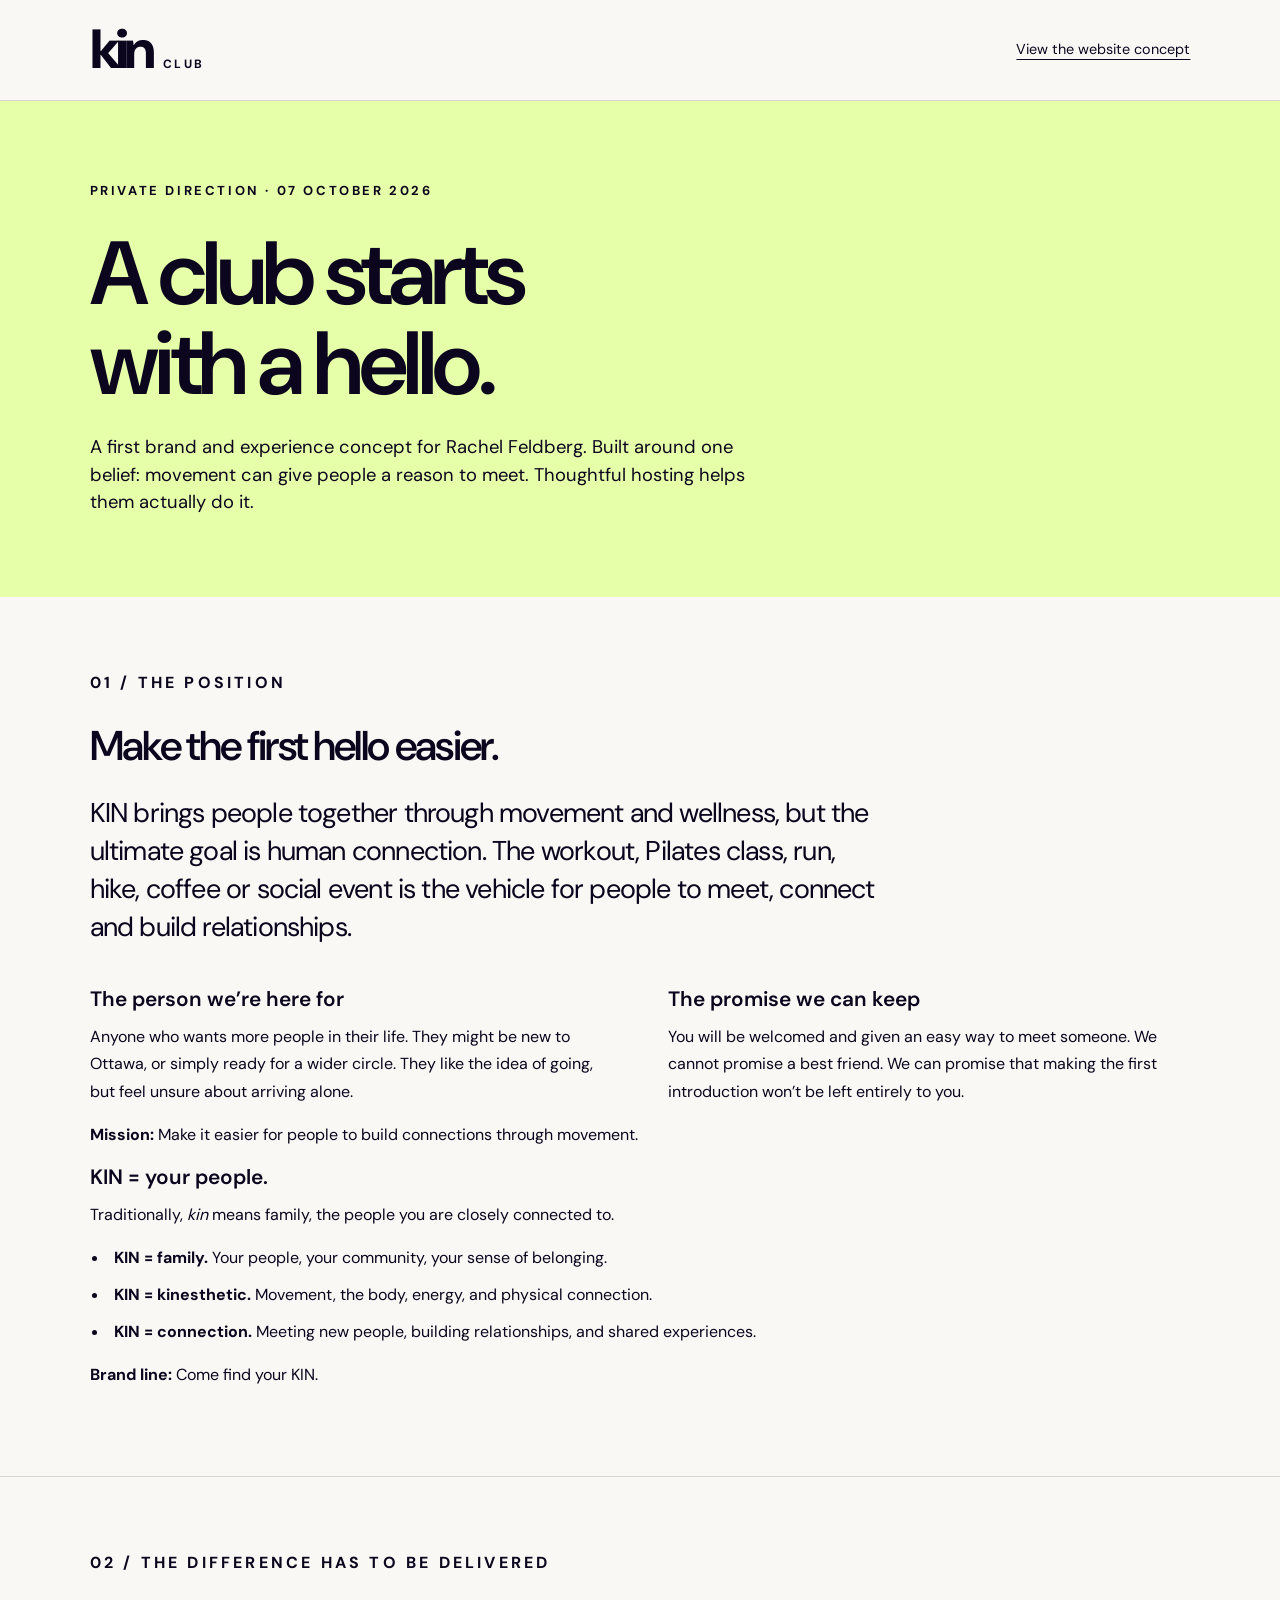
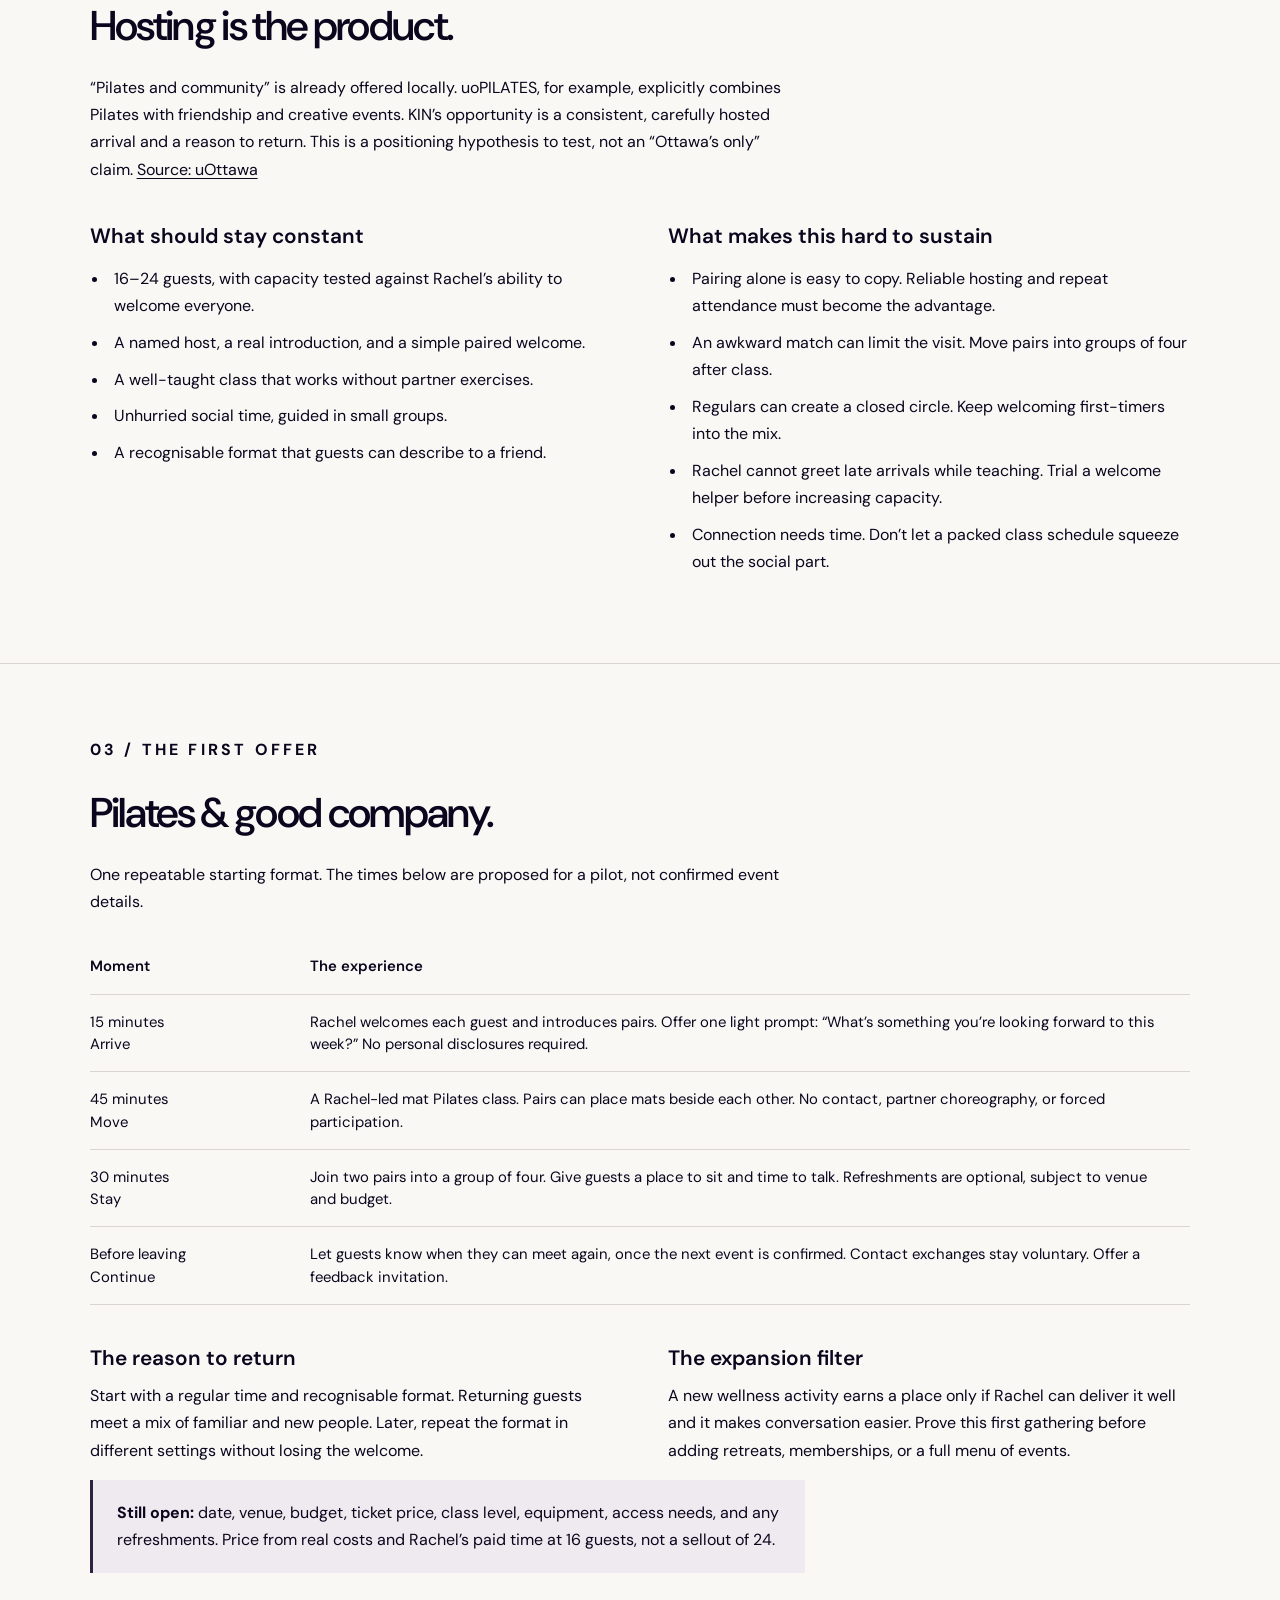
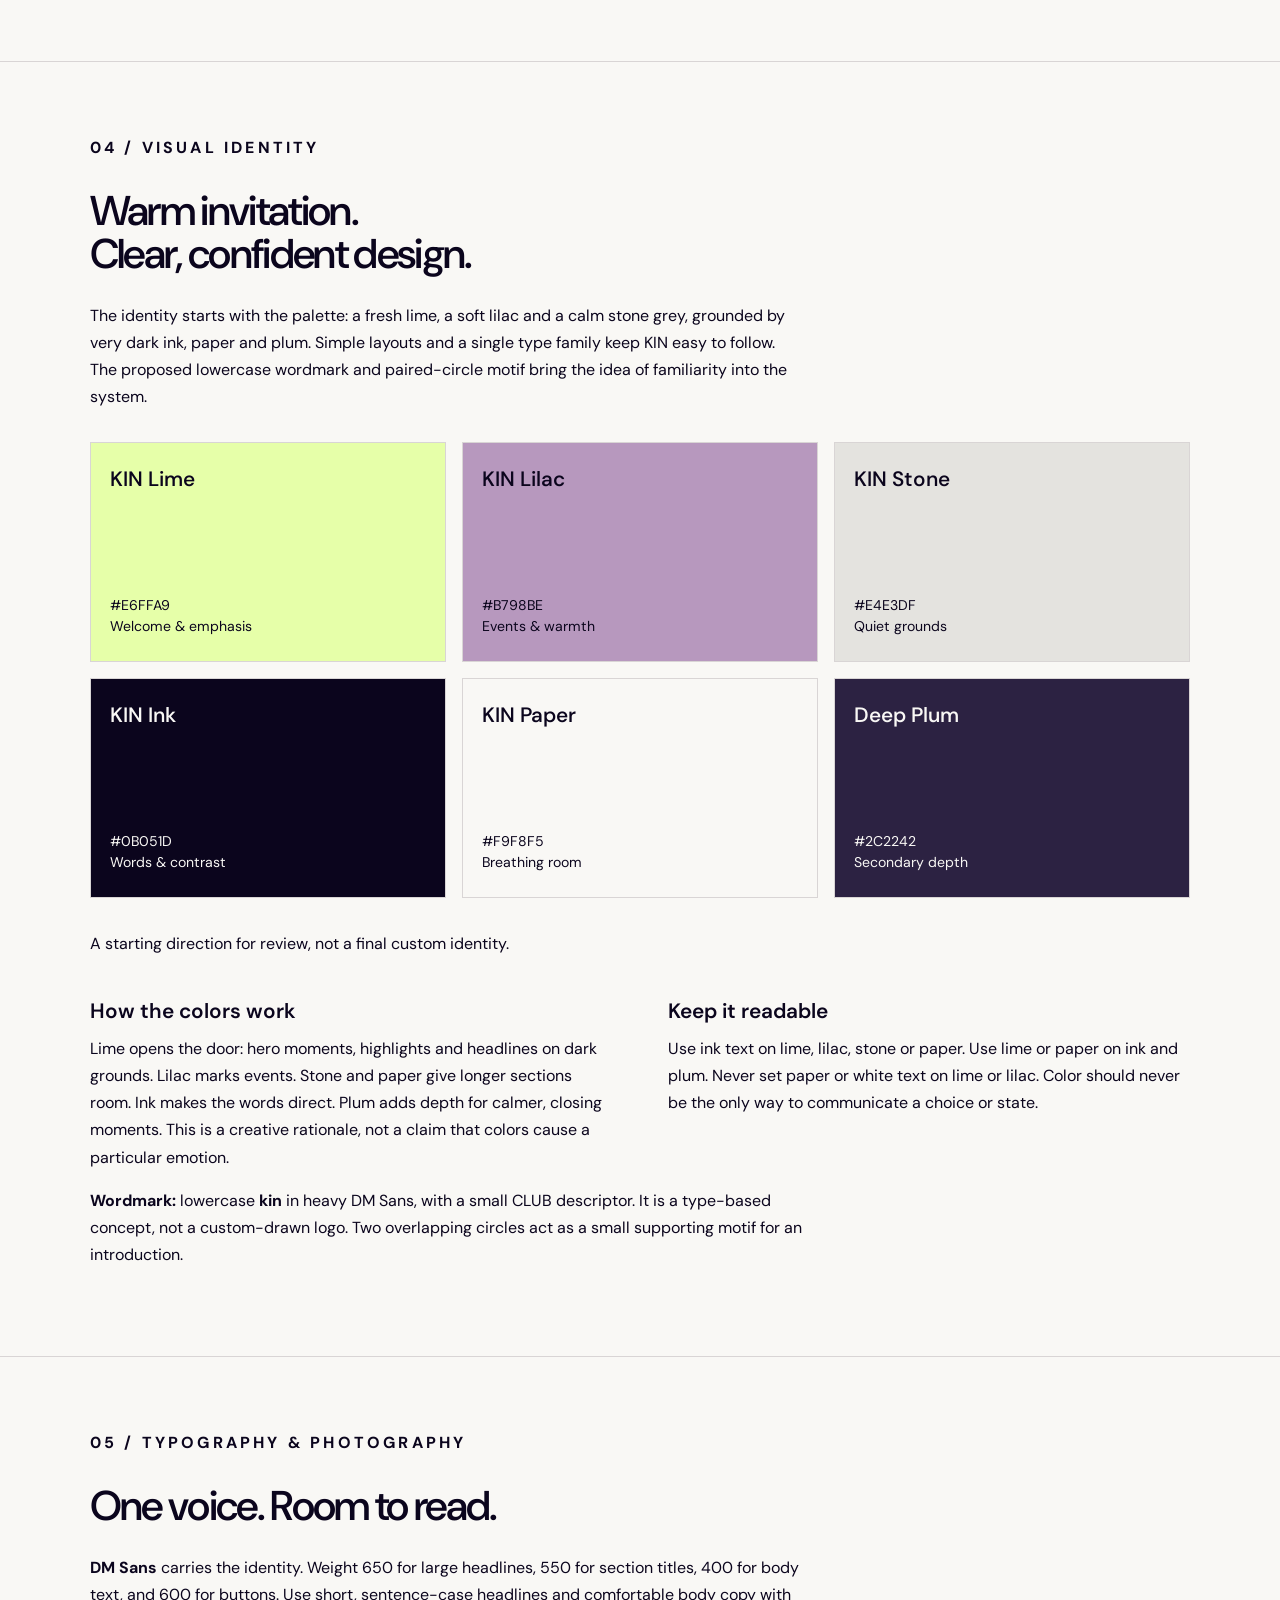
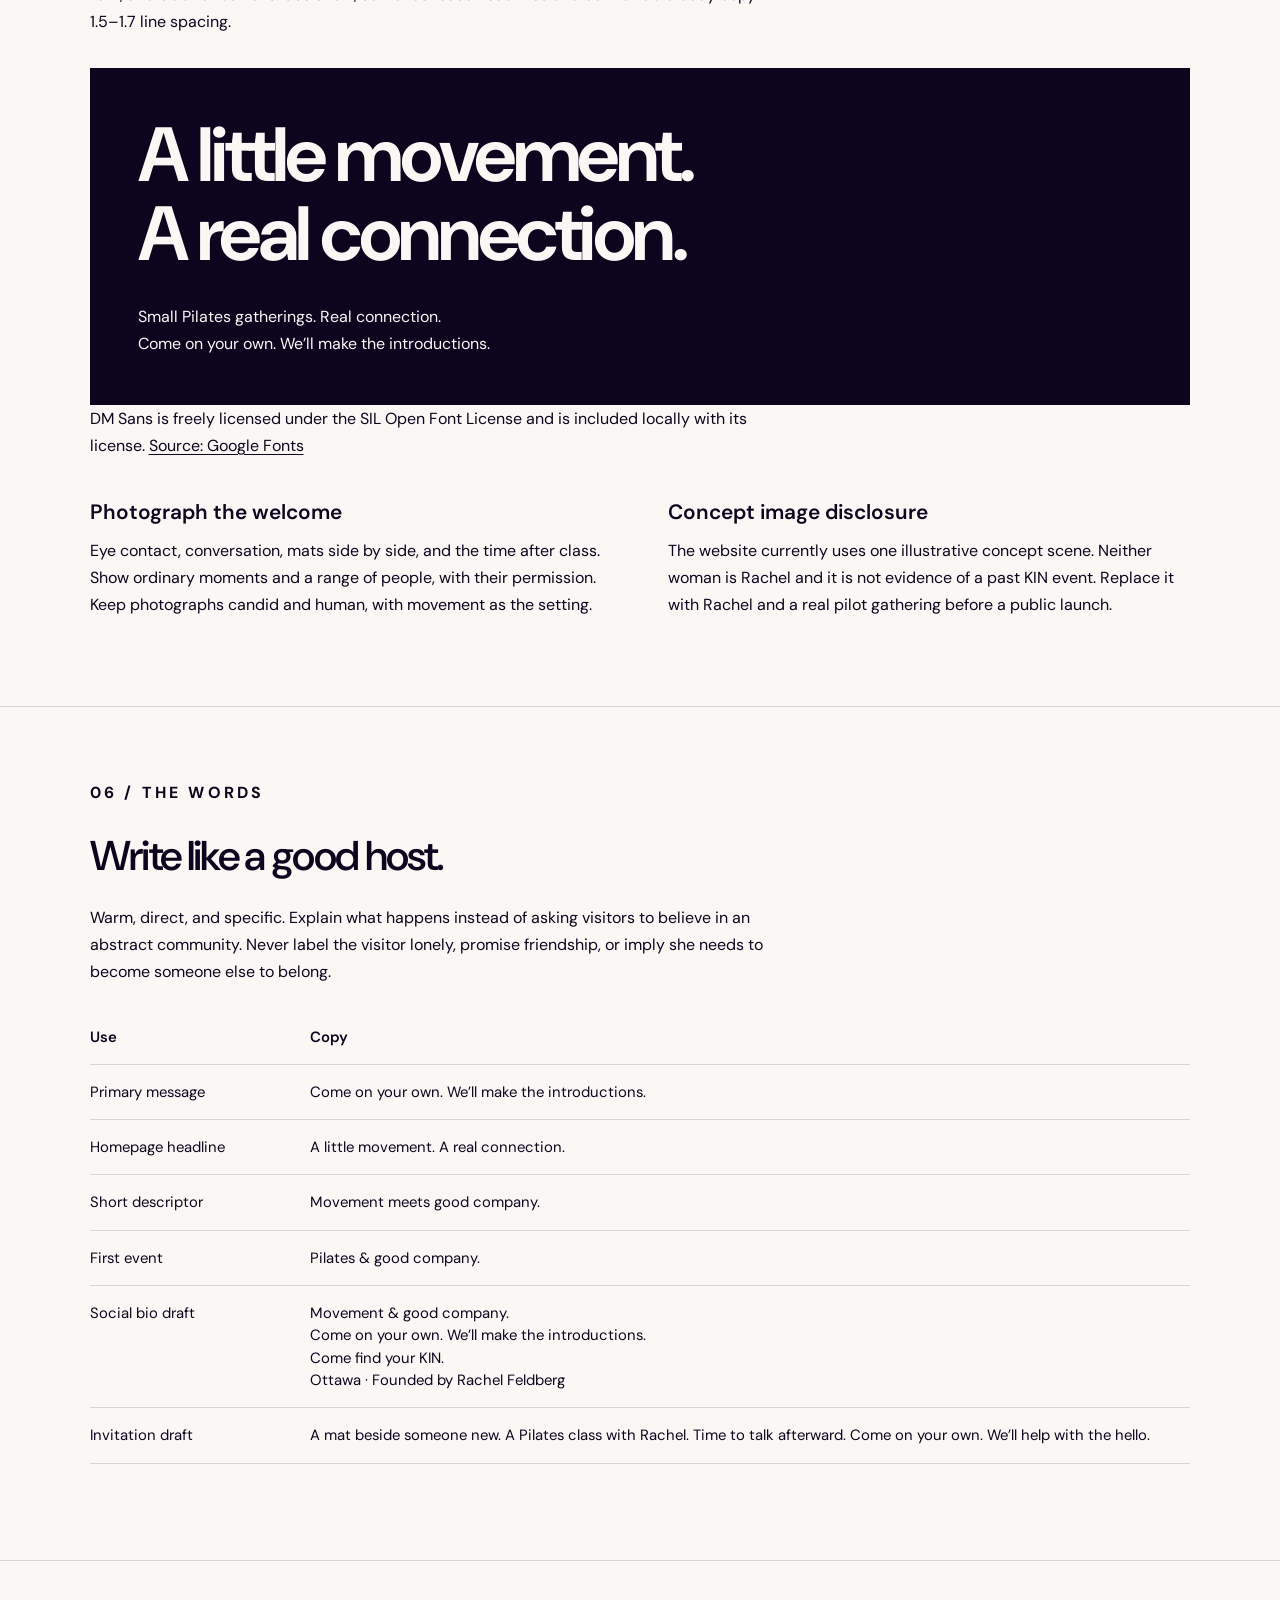
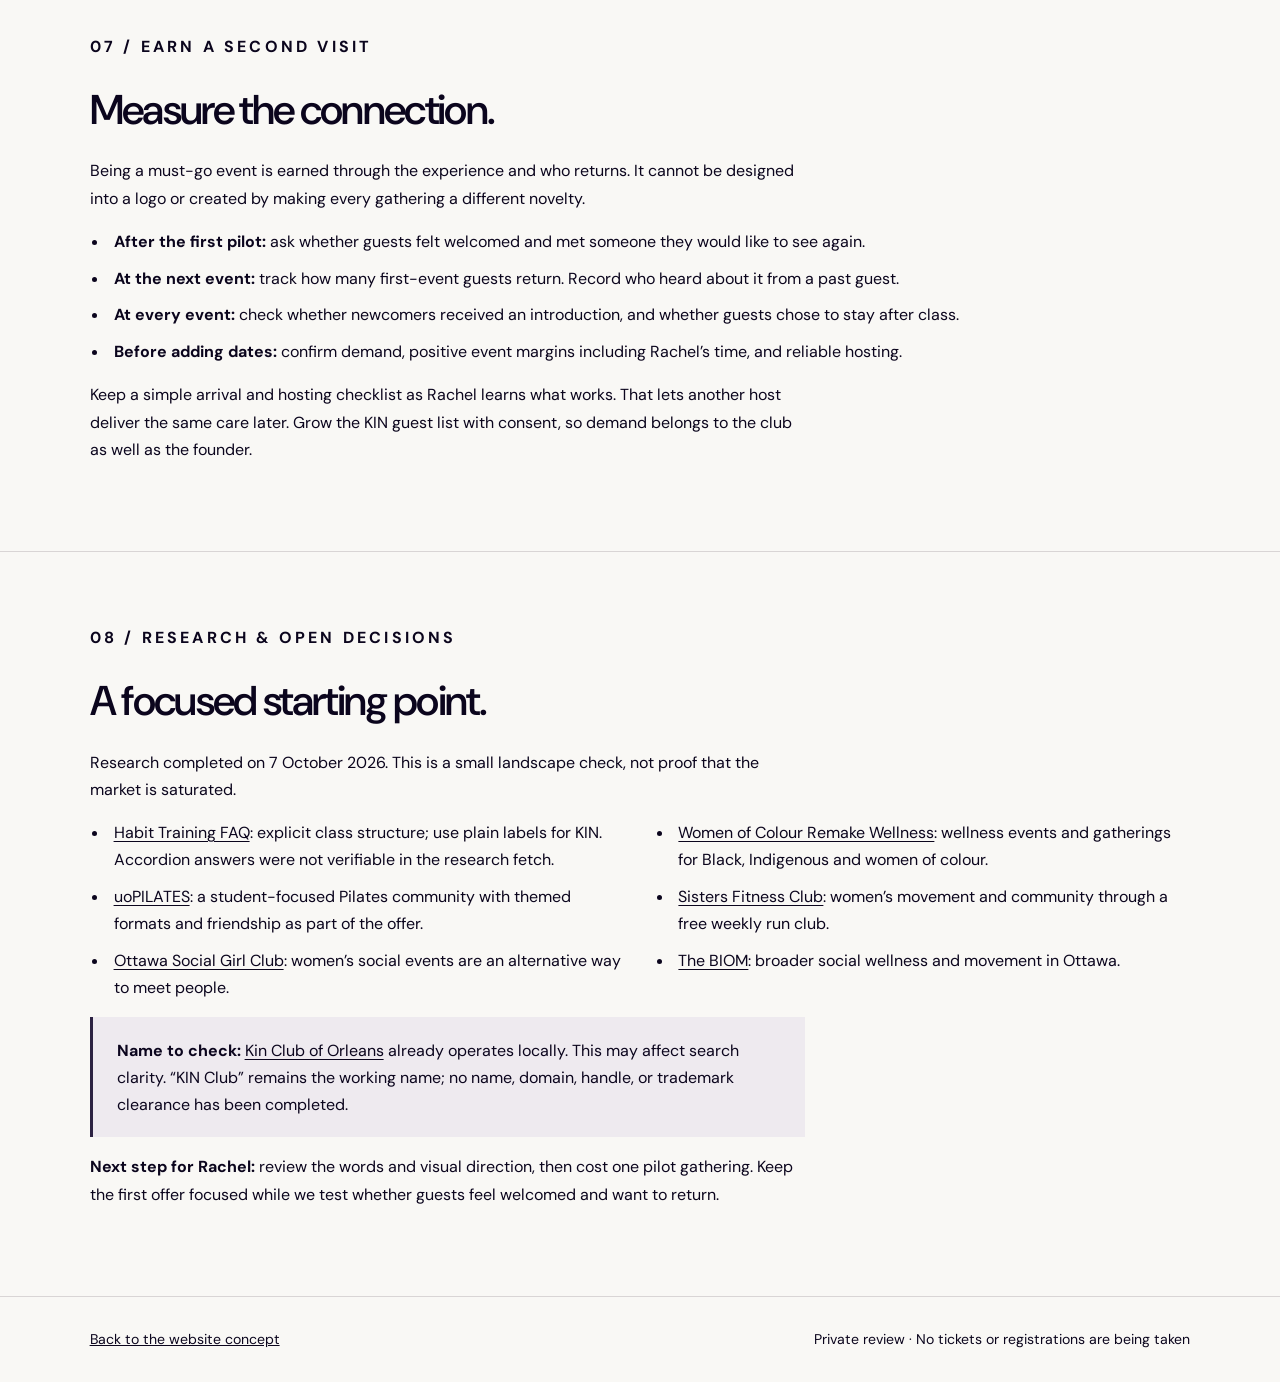
==== brand.html @ 7ff952c5 "New palette: lime, lilac, stone with ink, paper, plum; wider label type Co-Authored-By: Claude Opus " ====
<!doctype html>
<html lang="en">
<head>
  <meta charset="UTF-8"><meta name="viewport" content="width=device-width, initial-scale=1"><meta name="robots" content="noindex, nofollow"><meta name="theme-color" content="#E6FFA9">
  <title>KIN Club | Brand &amp; experience concept</title>
  <meta name="description" content="A private brand direction for KIN Club: positioning, visual identity, and a small-group Pilates experience designed around meeting people.">
  <link rel="icon" type="image/svg+xml" href="data:image/svg+xml,%3Csvg xmlns='http://www.w3.org/2000/svg' viewBox='0 0 64 64'%3E%3Crect width='64' height='64' rx='16' fill='%23E6FFA9'/%3E%3Ctext x='32' y='47' text-anchor='middle' font-family='Arial,sans-serif' font-weight='900' font-size='48' fill='%230B051D'%3Ek%3C/text%3E%3C/svg%3E">
  <link rel="stylesheet" href="styles.css">
</head>
<body>
  <a class="skip-link" href="#main">Skip to content</a>
  <header class="site-header brand-header"><a class="wordmark" href="index.html" aria-label="KIN Club website">kin<span>CLUB</span></a><a href="index.html">View the website concept</a></header>
  <main id="main">
    <section class="brand-hero"><p class="eyebrow">Private direction · 07 October 2026</p><h1>A club starts<br>with a hello.</h1><p>A first brand and experience concept for Rachel Feldberg. Built around one belief: movement can give people a reason to meet. Thoughtful hosting helps them actually do it.</p></section>
    <section class="brand-section"><p class="eyebrow">01 / The position</p><h2>Make the first hello easier.</h2><p class="large-copy">KIN brings people together through movement and wellness, but the ultimate goal is human connection. The workout, Pilates class, run, hike, coffee or social event is the vehicle for people to meet, connect and build relationships.</p><div class="two-col"><div><h3>The person we’re here for</h3><p>Anyone who wants more people in their life. They might be new to Ottawa, or simply ready for a wider circle. They like the idea of going, but feel unsure about arriving alone.</p></div><div><h3>The promise we can keep</h3><p>You will be welcomed and given an easy way to meet someone. We cannot promise a best friend. We can promise that making the first introduction won’t be left entirely to you.</p></div></div><p><strong>Mission:</strong> Make it easier for people to build connections through movement.</p><h3>KIN = your people.</h3><p>Traditionally, <em>kin</em> means family, the people you are closely connected to.</p><ul><li><strong>KIN = family.</strong> Your people, your community, your sense of belonging.</li><li><strong>KIN = kinesthetic.</strong> Movement, the body, energy, and physical connection.</li><li><strong>KIN = connection.</strong> Meeting new people, building relationships, and shared experiences.</li></ul><p><strong>Brand line:</strong> Come find your KIN.</p></section>
    <section class="brand-section"><p class="eyebrow">02 / The difference has to be delivered</p><h2>Hosting is the product.</h2><p>“Pilates and community” is already offered locally. uoPILATES, for example, explicitly combines Pilates with friendship and creative events. KIN’s opportunity is a consistent, carefully hosted arrival and a reason to return. This is a positioning hypothesis to test, not an “Ottawa’s only” claim. <a href="https://www.uottawa.ca/campus-life/news-all/student-clubs-you-might-know-exist-uottawa">Source: uOttawa</a></p><div class="two-col"><div><h3>What should stay constant</h3><ul><li>16–24 guests, with capacity tested against Rachel’s ability to welcome everyone.</li><li>A named host, a real introduction, and a simple paired welcome.</li><li>A well-taught class that works without partner exercises.</li><li>Unhurried social time, guided in small groups.</li><li>A recognisable format that guests can describe to a friend.</li></ul></div><div><h3>What makes this hard to sustain</h3><ul><li>Pairing alone is easy to copy. Reliable hosting and repeat attendance must become the advantage.</li><li>An awkward match can limit the visit. Move pairs into groups of four after class.</li><li>Regulars can create a closed circle. Keep welcoming first-timers into the mix.</li><li>Rachel cannot greet late arrivals while teaching. Trial a welcome helper before increasing capacity.</li><li>Connection needs time. Don’t let a packed class schedule squeeze out the social part.</li></ul></div></div></section>
    <section class="brand-section"><p class="eyebrow">03 / The first offer</p><h2>Pilates &amp; good company.</h2><p>One repeatable starting format. The times below are proposed for a pilot, not confirmed event details.</p><table><thead><tr><th scope="col">Moment</th><th scope="col">The experience</th></tr></thead><tbody><tr><td>15 minutes<br>Arrive</td><td>Rachel welcomes each guest and introduces pairs. Offer one light prompt: “What’s something you’re looking forward to this week?” No personal disclosures required.</td></tr><tr><td>45 minutes<br>Move</td><td>A Rachel-led mat Pilates class. Pairs can place mats beside each other. No contact, partner choreography, or forced participation.</td></tr><tr><td>30 minutes<br>Stay</td><td>Join two pairs into a group of four. Give guests a place to sit and time to talk. Refreshments are optional, subject to venue and budget.</td></tr><tr><td>Before leaving<br>Continue</td><td>Let guests know when they can meet again, once the next event is confirmed. Contact exchanges stay voluntary. Offer a feedback invitation.</td></tr></tbody></table><div class="two-col"><div><h3>The reason to return</h3><p>Start with a regular time and recognisable format. Returning guests meet a mix of familiar and new people. Later, repeat the format in different settings without losing the welcome.</p></div><div><h3>The expansion filter</h3><p>A new wellness activity earns a place only if Rachel can deliver it well and it makes conversation easier. Prove this first gathering before adding retreats, memberships, or a full menu of events.</p></div></div><p class="note"><strong>Still open:</strong> date, venue, budget, ticket price, class level, equipment, access needs, and any refreshments. Price from real costs and Rachel’s paid time at 16 guests, not a sellout of 24.</p></section>
    <section class="brand-section"><p class="eyebrow">04 / Visual identity</p><h2>Warm invitation.<br>Clear, confident design.</h2><p>The identity starts with the palette: a fresh lime, a soft lilac and a calm stone grey, grounded by very dark ink, paper and plum. Simple layouts and a single type family keep KIN easy to follow. The proposed lowercase wordmark and paired-circle motif bring the idea of familiarity into the system.</p><div class="swatches"><div class="swatch swatch-lime"><span>KIN Lime</span><small>#E6FFA9<br>Welcome &amp; emphasis</small></div><div class="swatch swatch-lilac"><span>KIN Lilac</span><small>#B798BE<br>Events &amp; warmth</small></div><div class="swatch swatch-stone"><span>KIN Stone</span><small>#E4E3DF<br>Quiet grounds</small></div><div class="swatch swatch-ink"><span>KIN Ink</span><small>#0B051D<br>Words &amp; contrast</small></div><div class="swatch swatch-paper"><span>KIN Paper</span><small>#F9F8F5<br>Breathing room</small></div><div class="swatch swatch-plum"><span>Deep Plum</span><small>#2C2242<br>Secondary depth</small></div></div><p>A starting direction for review, not a final custom identity.</p><div class="two-col"><div><h3>How the colors work</h3><p>Lime opens the door: hero moments, highlights and headlines on dark grounds. Lilac marks events. Stone and paper give longer sections room. Ink makes the words direct. Plum adds depth for calmer, closing moments. This is a creative rationale, not a claim that colors cause a particular emotion.</p></div><div><h3>Keep it readable</h3><p>Use ink text on lime, lilac, stone or paper. Use lime or paper on ink and plum. Never set paper or white text on lime or lilac. Color should never be the only way to communicate a choice or state.</p></div></div><p><strong>Wordmark:</strong> lowercase <strong>kin</strong> in heavy DM Sans, with a small CLUB descriptor. It is a type-based concept, not a custom-drawn logo. Two overlapping circles act as a small supporting motif for an introduction.</p></section>
    <section class="brand-section"><p class="eyebrow">05 / Typography &amp; photography</p><h2>One voice. Room to read.</h2><p><strong>DM Sans</strong> carries the identity. Weight 650 for large headlines, 550 for section titles, 400 for body text, and 600 for buttons. Use short, sentence-case headlines and comfortable body copy with 1.5–1.7 line spacing.</p><div class="type-specimen"><p>A little movement.<br>A real connection.</p><p>Small Pilates gatherings. Real connection.<br>Come on your own. We’ll make the introductions.</p></div><p>DM Sans is freely licensed under the SIL Open Font License and is included locally with its license. <a href="https://github.com/google/fonts/tree/main/ofl/dmsans">Source: Google Fonts</a></p><div class="two-col"><div><h3>Photograph the welcome</h3><p>Eye contact, conversation, mats side by side, and the time after class. Show ordinary moments and a range of people, with their permission. Keep photographs candid and human, with movement as the setting.</p></div><div><h3>Concept image disclosure</h3><p>The website currently uses one illustrative concept scene. Neither woman is Rachel and it is not evidence of a past KIN event. Replace it with Rachel and a real pilot gathering before a public launch.</p></div></div></section>
    <section class="brand-section"><p class="eyebrow">06 / The words</p><h2>Write like a good host.</h2><p>Warm, direct, and specific. Explain what happens instead of asking visitors to believe in an abstract community. Never label the visitor lonely, promise friendship, or imply she needs to become someone else to belong.</p><table><thead><tr><th scope="col">Use</th><th scope="col">Copy</th></tr></thead><tbody><tr><td>Primary message</td><td>Come on your own. We’ll make the introductions.</td></tr><tr><td>Homepage headline</td><td>A little movement. A real connection.</td></tr><tr><td>Short descriptor</td><td>Movement meets good company.</td></tr><tr><td>First event</td><td>Pilates &amp; good company.</td></tr><tr><td>Social bio draft</td><td>Movement &amp; good company.<br>Come on your own. We’ll make the introductions.<br>Come find your KIN.<br>Ottawa · Founded by Rachel Feldberg</td></tr><tr><td>Invitation draft</td><td>A mat beside someone new. A Pilates class with Rachel. Time to talk afterward. Come on your own. We’ll help with the hello.</td></tr></tbody></table></section>
    <section class="brand-section"><p class="eyebrow">07 / Earn a second visit</p><h2>Measure the connection.</h2><p>Being a must-go event is earned through the experience and who returns. It cannot be designed into a logo or created by making every gathering a different novelty.</p><ul><li><strong>After the first pilot:</strong> ask whether guests felt welcomed and met someone they would like to see again.</li><li><strong>At the next event:</strong> track how many first-event guests return. Record who heard about it from a past guest.</li><li><strong>At every event:</strong> check whether newcomers received an introduction, and whether guests chose to stay after class.</li><li><strong>Before adding dates:</strong> confirm demand, positive event margins including Rachel’s time, and reliable hosting.</li></ul><p>Keep a simple arrival and hosting checklist as Rachel learns what works. That lets another host deliver the same care later. Grow the KIN guest list with consent, so demand belongs to the club as well as the founder.</p></section>
    <section class="brand-section"><p class="eyebrow">08 / Research &amp; open decisions</p><h2>A focused starting point.</h2><p>Research completed on 7 October 2026. This is a small landscape check, not proof that the market is saturated.</p><ul class="source-list"><li><a href="https://habittraining.com.au/faq/">Habit Training FAQ</a>: explicit class structure; use plain labels for KIN. Accordion answers were not verifiable in the research fetch.</li><li><a href="https://www.uottawa.ca/campus-life/news-all/student-clubs-you-might-know-exist-uottawa">uoPILATES</a>: a student-focused Pilates community with themed formats and friendship as part of the offer.</li><li><a href="https://www.eventbrite.ca/o/49712487433">Ottawa Social Girl Club</a>: women’s social events are an alternative way to meet people.</li><li><a href="https://www.womenofcolourremakewellness.com/about-us">Women of Colour Remake Wellness</a>: wellness events and gatherings for Black, Indigenous and women of colour.</li><li><a href="https://www.sistersfitnessclub.com/run-club">Sisters Fitness Club</a>: women’s movement and community through a free weekly run club.</li><li><a href="https://thebiom.com/">The BIOM</a>: broader social wellness and movement in Ottawa.</li></ul><p class="note"><strong>Name to check:</strong> <a href="https://www.kincluboforleans.ca/">Kin Club of Orleans</a> already operates locally. This may affect search clarity. “KIN Club” remains the working name; no name, domain, handle, or trademark clearance has been completed.</p><p><strong>Next step for Rachel:</strong> review the words and visual direction, then cost one pilot gathering. Keep the first offer focused while we test whether guests feel welcomed and want to return.</p></section>
  </main>
  <footer class="brand-footer"><a href="index.html">Back to the website concept</a><span>Private review · No tickets or registrations are being taken</span></footer>
</body>
</html>
---- styles.css ----
@font-face{font-family:'DM Sans';src:url('assets/dm-sans.ttf') format('truetype');font-style:normal;font-weight:100 1000;font-display:swap}
:root{--pink:#FFA8CD;--paper:#F9F8F5;--ink:#0B051D;--plum:#2C2242;--line:#d9d5d5;--muted:#5d5665;--font:'DM Sans',Arial,sans-serif}
*{box-sizing:border-box}html{scroll-behavior:smooth;scroll-padding-top:2rem}body{margin:0;background:var(--paper);color:var(--ink);font-family:var(--font);font-size:1rem;line-height:1.5}a{color:inherit}button,input{font:inherit}a,button,summary{-webkit-tap-highlight-color:transparent}a:focus-visible,button:focus-visible,summary:focus-visible{outline:3px solid var(--ink);outline-offset:6px}img{display:block;max-width:100%}h1,h2,h3,p{margin-top:0}h1,h2,h3{text-wrap:balance}p{max-width:65ch}section[id]{scroll-margin-top:2rem}.skip-link{position:absolute;left:1rem;top:-6rem;padding:1rem;background:var(--ink);color:white;z-index:10}.skip-link:focus{top:1rem}.site-header{display:flex;align-items:center;justify-content:space-between;padding:1.4rem 4%;min-height:98px;gap:2rem}.wordmark{display:inline-flex;align-items:baseline;text-decoration:none;font-weight:850;font-size:3.45rem;letter-spacing:-.095em;line-height:1}.wordmark span{font-size:.7rem;letter-spacing:.12em;margin-left:.75rem;font-weight:700}.site-header nav{display:flex;align-items:center;gap:2.5rem}.site-header nav a{text-decoration:none;font-size:.94rem;font-weight:550;position:relative}.site-header nav a:hover{text-decoration:underline;text-underline-offset:.4rem}.location{font-size:.88rem}.hero{display:grid;grid-template-columns:1fr 1fr;min-height:650px;background:var(--pink)}.hero-copy{padding:3.2rem 8% 3.6rem;display:flex;flex-direction:column;align-items:flex-start}.eyebrow{font-size:.82rem;font-weight:650;letter-spacing:.07em;text-transform:uppercase;margin-bottom:1.8rem}.hero h1{font-size:clamp(3.5rem,6.25vw,6.5rem);font-weight:650;line-height:.99;letter-spacing:-.065em;margin-bottom:1.7rem}.hero-intro{font-size:1.06rem;line-height:1.6;margin-bottom:1.6rem}.button{display:inline-flex;justify-content:center;align-items:center;padding:.92rem 1.65rem;border-radius:999px;text-decoration:none;font-size:.94rem;font-weight:600;min-height:50px;border:1px solid transparent;transition:background .15s,transform .15s}.button:hover{transform:translateY(-2px)}.button-dark{background:var(--ink);color:var(--paper)}.button-dark:hover{background:var(--plum)}.hero-photo{position:relative;min-height:600px;overflow:hidden}.hero-photo>img{width:100%;height:100%;position:absolute;object-fit:cover;object-position:88% center}.photo-note{position:absolute;left:2rem;bottom:2rem;background:var(--paper);padding:1.1rem 1.4rem;display:flex;gap:1rem;align-items:center;font-weight:600;font-size:1rem;line-height:1.25;border-radius:3px;transform:rotate(-3deg)}.pair-symbol{display:flex;padding-right:.45rem}.pair-symbol i{width:1.75rem;height:1.75rem;border:1.8px solid var(--ink);border-radius:50%;display:block}.pair-symbol i+i{margin-left:-.6rem;background:var(--pink)}.intro-strip{display:flex;justify-content:space-around;gap:1rem;padding:1.15rem 4%;font-size:.8rem;letter-spacing:.065em;text-transform:uppercase;border-bottom:1px solid var(--line)}.section{padding:6.5rem 7%}.introduction{text-align:center;max-width:1000px;margin:auto}.introduction .eyebrow{margin-bottom:1.4rem}h2{font-size:clamp(2.3rem,4.4vw,4.3rem);line-height:1.04;letter-spacing:-.05em;font-weight:550;margin-bottom:1.6rem}.introduction>p:last-child{margin:0 auto;font-size:1.1rem;line-height:1.7;max-width:620px}.site-footer{padding:2.5rem 4%;border-top:1px solid var(--line);display:flex;align-items:center;justify-content:space-between;gap:2rem}.site-footer p{margin:0;font-size:.95rem}.site-footer>span{font-size:.8rem;color:var(--muted)}
@media(min-width:1600px){.hero-copy{padding-left:12%;}.hero{min-height:760px}}
@media(max-width:900px){.site-header{padding:1.3rem 5%;gap:1rem;min-height:90px}.site-header nav{gap:1.3rem}.location{display:none}.hero{min-height:600px}.hero-copy{padding:2.8rem 8%}.hero h1{font-size:4.6rem}.hero-photo{min-height:600px}.hero-intro{font-size:1rem}.desktop-break{display:none}.photo-note{left:1.3rem;bottom:1.5rem}.section{padding:5rem 6%}.site-footer{flex-wrap:wrap}}
@media(max-width:650px){.site-header{flex-wrap:wrap;padding:1.1rem 6%;gap:1.1rem}.wordmark{font-size:2.9rem}.site-header nav{gap:1.2rem}.site-header nav a{font-size:.82rem;min-height:44px;display:flex;align-items:center}.site-header nav a:last-child{display:none}.hero{grid-template-columns:1fr}.hero-copy{padding:2.6rem 6% 3rem}.hero h1{font-size:clamp(3.65rem,13vw,5.6rem);line-height:1}.hero .eyebrow{font-size:.77rem}.hero-photo{min-height:360px;aspect-ratio:1.15}.hero-photo>img{object-position:88% center}.hero-intro{font-size:1.06rem;max-width:28ch}.photo-note{font-size:.93rem}.intro-strip{font-size:.69rem;gap:1.2rem;justify-content:space-between;padding:1rem 6%}.intro-strip span{max-width:12ch}.section{padding:4rem 6%}.introduction{text-align:left}.introduction>p:last-child{font-size:1.04rem}.eyebrow{font-size:.78rem}h2{font-size:2.8rem}.site-footer{padding:2rem 6%;align-items:flex-start;flex-direction:column;gap:1.3rem}}
.hero h1{letter-spacing:-.045em}.steps{display:grid;grid-template-columns:repeat(3,1fr);gap:3rem;padding-top:0;padding-bottom:6rem}.step{border-top:1px solid var(--ink);padding-top:1.5rem}.step-number{font-size:.87rem;display:block;margin-bottom:2.3rem}.step h3{font-size:1.7rem;line-height:1.15;letter-spacing:-.03em;font-weight:550;margin-bottom:1rem}.step p{margin:0;color:var(--muted);font-size:1rem;line-height:1.65}.gathering{background:var(--pink);display:grid;grid-template-columns:1fr 1fr;gap:9%;align-items:center}.gathering-heading>p:not(.eyebrow){font-size:1.1rem;max-width:32ch;line-height:1.65}.gathering-heading .fine-print{font-size:.91rem!important;margin-top:2.8rem}.gathering-detail{background:var(--paper);padding:2.4rem 2.5rem;transform:rotate(2deg)}.gathering-label{display:block;font-size:.85rem;text-transform:uppercase;letter-spacing:.07em;border-bottom:1px solid var(--line);padding-bottom:1.1rem}.gathering-detail dl{margin:0}.gathering-detail dl>div{padding:1.2rem 0;border-bottom:1px solid var(--line)}.gathering-detail dt{font-size:1.2rem;font-weight:600;letter-spacing:-.025em}.gathering-detail dd{margin:.25rem 0 0;font-size:.94rem;color:var(--muted)}.gathering-bottom{display:flex;justify-content:space-between;gap:.7rem;font-size:.74rem;text-transform:uppercase;letter-spacing:.035em;padding-top:1.5rem}.story{display:grid;grid-template-columns:1fr 1fr;gap:9%;padding-top:7rem;padding-bottom:7rem}.story-copy p{color:var(--muted);font-size:1.05rem;line-height:1.7}.story-copy .story-lead{font-size:1.55rem;line-height:1.35;color:var(--ink);font-weight:500;letter-spacing:-.025em}.story-route{display:flex;align-items:center;gap:1.5rem;margin-top:3rem;max-width:340px;font-size:.88rem}.story-route strong{font-weight:500;color:var(--muted);font-size:.8rem}.route-line{flex:1;min-width:30px;height:1px;background:var(--ink);position:relative}.route-line:before,.route-line:after{content:'';width:7px;height:7px;border:1px solid var(--ink);border-radius:50%;position:absolute;top:-3px;background:var(--paper)}.route-line:after{right:0}.founder-signoff{display:flex;align-items:center;gap:1.2rem;border-top:1px solid var(--line);padding-top:1.5rem;margin-top:2rem;font-size:.9rem}.founder-signoff strong{font-weight:600}.belonging{background:var(--ink);color:var(--pink);text-align:center;padding:5.5rem 6%}.belonging>.eyebrow{margin-left:auto;margin-right:auto}.belonging h2{font-size:clamp(3.7rem,7.4vw,7.5rem);letter-spacing:-.055em;margin-bottom:2rem}.button-paper{background:var(--paper);color:var(--ink)}.button-paper:hover{background:var(--pink)}.belonging a:focus-visible,.site-footer a:focus-visible{outline-color:var(--pink)}.faq{display:grid;grid-template-columns:.85fr 1.15fr;gap:8%}.faq>div>p:not(.eyebrow){color:var(--muted)}.faq-list{border-top:1px solid var(--line)}details{border-bottom:1px solid var(--line)}summary{cursor:pointer;list-style:none;font-size:1.06rem;font-weight:550;padding:1.4rem 2rem 1.4rem 0;position:relative;min-height:64px}summary::-webkit-details-marker{display:none}summary:after{content:'+';position:absolute;right:0;top:1.2rem;font-size:1.4rem;font-weight:400}details[open] summary:after{content:'−'}details>p{font-size:1rem;color:var(--muted);line-height:1.7;padding-right:2.5rem;margin-bottom:1.5rem}.site-footer{display:block;background:var(--ink);color:var(--paper);padding:3rem 4% 1.5rem;border:0}.footer-top{display:flex;justify-content:space-between;gap:2rem;align-items:flex-start}.footer-top p{line-height:1.5}.footer-top a{font-size:.9rem;text-underline-offset:.3rem}.footer-mark{color:var(--pink);display:flex;align-items:baseline;text-decoration:none;line-height:1;letter-spacing:-.08em;font-size:clamp(8rem,27vw,28rem);font-weight:750;padding:2rem 0 1.5rem}.footer-mark span{font-size:.23em;letter-spacing:-.065em;margin-left:.25em;font-weight:500}.footer-bottom{border-top:1px solid #51485e;padding-top:1.2rem;display:flex;justify-content:space-between;gap:1rem;font-size:.78rem;color:var(--paper)}
/* Companion brand direction */
.brand-header{border-bottom:1px solid var(--line)}.brand-header>a:last-child{font-size:.9rem;text-underline-offset:.3rem}.brand-hero{padding:5rem 7%;background:var(--pink)}.brand-hero h1{font-size:clamp(3.5rem,7vw,7rem);line-height:1;letter-spacing:-.05em;max-width:12ch;font-weight:600;margin-bottom:1.6rem}.brand-hero>p:last-child{font-size:1.15rem;max-width:53ch;margin-bottom:0}.brand-section{max-width:1440px;margin:auto;padding:4.5rem 7%;border-bottom:1px solid var(--line)}.brand-section h2{font-size:2.6rem}.brand-section h3{font-size:1.3rem;line-height:1.25;font-weight:600;margin-bottom:.7rem}.brand-section p,.brand-section li{font-size:1rem;line-height:1.7}.brand-section .large-copy{font-size:1.7rem;line-height:1.4;letter-spacing:-.03em;max-width:42ch}.two-col{display:grid;grid-template-columns:1fr 1fr;gap:5%;margin-top:2.5rem}.swatches{display:grid;grid-template-columns:repeat(4,1fr);gap:1rem;margin:2rem 0}.swatch{padding:1.5rem 1.2rem;min-height:220px;display:flex;flex-direction:column;justify-content:space-between;border:1px solid var(--line)}.swatch span{font-size:1.3rem;line-height:1.2;font-weight:550}.swatch small{font-size:.88rem}.swatch-pink{background:var(--pink)}.swatch-ink{background:var(--ink);color:var(--paper)}.swatch-paper{background:var(--paper)}.swatch-plum{background:var(--plum);color:var(--paper)}.type-specimen{background:var(--ink);color:var(--paper);padding:3rem;margin-top:2rem}.type-specimen>p:first-child{font-size:clamp(3rem,6vw,5.5rem);letter-spacing:-.045em;line-height:1.03;font-weight:650;margin-bottom:1.8rem}.type-specimen>p:last-child{font-weight:400;margin:0}.brand-section table{border-collapse:collapse;width:100%;font-size:.93rem;margin:1.5rem 0}.brand-section th,.brand-section td{text-align:left;vertical-align:top;border-bottom:1px solid var(--line);padding:1rem 1rem 1rem 0}.brand-section th{font-weight:600}.brand-section th:first-child,.brand-section td:first-child{width:20%}.brand-section ul{padding-left:1.2rem}.brand-section li{padding-left:.3rem;margin-bottom:.6rem}.brand-section a{text-underline-offset:.2rem}.note{padding:1.2rem 1.5rem;background:#eeeaeF;border-left:3px solid var(--plum)}.brand-section code{font-size:.88em}.source-list{columns:2;column-gap:3rem}.source-list li{break-inside:avoid}.brand-footer{padding:2rem 7%;display:flex;justify-content:space-between;gap:2rem;font-size:.88rem}
@media(max-width:1000px){.steps{gap:1.7rem}.gathering-detail{padding:1.6rem}.gathering{gap:6%}.gathering-bottom{flex-wrap:wrap}.story{gap:6%}.swatches{grid-template-columns:1fr 1fr}.swatch{min-height:180px}.hero h1{font-size:clamp(3.2rem,7.5vw,4.5rem)}}
@media(max-width:650px){.steps{grid-template-columns:1fr;gap:2rem;padding-bottom:4rem}.step-number{margin-bottom:1.2rem}.step h3{font-size:1.8rem}.step p{max-width:40ch}.gathering,.story,.faq{grid-template-columns:1fr;gap:2.5rem}.gathering-heading .fine-print{margin-top:1.5rem}.gathering-detail{transform:none;padding:1.7rem}.gathering-bottom{font-size:.74rem}.story{padding-top:4rem;padding-bottom:4rem}.story-route{margin-top:2rem}.belonging{padding:4.5rem 6%}.belonging h2{font-size:3.7rem}.faq{gap:1rem}.faq h2{margin-bottom:1rem}.footer-top{flex-wrap:wrap;gap:1.5rem}.footer-top p{font-size:.88rem}.footer-top a{width:100%;font-size:.85rem}.footer-bottom{flex-direction:column;gap:.4rem}.footer-mark{padding:2.5rem 0}.brand-hero{padding:3.5rem 6%}.brand-hero h1{font-size:3.6rem}.brand-section{padding:3rem 6%}.brand-section h2{font-size:2.3rem}.brand-section .large-copy{font-size:1.4rem}.two-col{grid-template-columns:1fr;gap:1.2rem}.swatches{gap:.6rem}.swatch{min-height:160px;padding:1.2rem 1rem}.swatch span{font-size:1.15rem}.type-specimen{padding:1.7rem}.brand-section table{font-size:.85rem}.brand-section th,.brand-section td{padding:.8rem .6rem .8rem 0}.brand-section th:first-child,.brand-section td:first-child{width:26%}.source-list{columns:1}.brand-footer{flex-direction:column;gap:.6rem}.brand-header{flex-wrap:nowrap}.brand-header>a:last-child{font-size:.8rem}.hero h1{font-size:clamp(3.3rem,13vw,5.3rem)}}
.eyebrow,.gathering-label,.step-number,.intro-strip{font-size:.875rem}.gathering-bottom,.footer-bottom,.site-footer>span{font-size:.8125rem}.wordmark span{font-size:.75rem}.site-header nav a{font-size:.875rem}.hero .eyebrow{font-size:.875rem}
@media(max-width:650px){.hero-photo{width:100%;min-width:0;min-height:0;aspect-ratio:1.15}.intro-strip{font-size:.75rem;letter-spacing:.025em}.intro-strip span{max-width:13ch}.site-header nav{gap:1rem}.site-header nav a{font-size:.875rem}.hero .eyebrow{font-size:.8125rem}.gathering-bottom{font-size:.8125rem}.brand-header>a:last-child{font-size:.875rem}}
@media(prefers-reduced-motion:reduce){html{scroll-behavior:auto}*,*:before,*:after{transition:none!important}}

.kin-meaning{margin-top:2.5rem;max-width:360px}.kin-meaning h3{font-size:1.18rem;font-weight:600;letter-spacing:-.015em;margin-bottom:.65rem}.kin-meaning p{font-size:1rem;line-height:1.65;color:var(--muted);margin:0}

.accent-note{display:grid;grid-template-columns:180px 1fr;gap:2rem;margin:2.5rem 0}.accent-sample{display:flex;flex-direction:column;justify-content:space-between;background:#E6FFA9;color:var(--ink);padding:1.5rem;min-height:180px;font-size:1rem}.accent-note p{margin-bottom:.7rem}@media(max-width:650px){.accent-note{grid-template-columns:1fr}.accent-sample{min-height:130px}}
.social-lead{padding:4.5rem 5% 3rem;border-bottom:1px solid var(--line)}.social-lead h1{font-size:clamp(3.6rem,7vw,7rem);line-height:1;letter-spacing:-.045em;font-weight:600;margin-bottom:1.4rem}.social-lead>p:not(.eyebrow){font-size:1.15rem;max-width:43ch}.palette-strip{display:flex;flex-wrap:wrap;gap:1.3rem 2.5rem;margin-top:2.2rem}.palette-strip>span{display:grid;grid-template-columns:35px auto;column-gap:.6rem;align-items:center;font-size:.94rem}.palette-strip i{width:30px;height:30px;border-radius:50%;border:1px solid #d0c9d0;grid-row:span 2}.palette-strip small{font-size:.75rem;color:var(--muted)}.poster-section{padding:3.5rem 5% 5rem}.social-section-title h2{font-size:2.35rem;margin-bottom:.6rem}.social-section-title>p{color:var(--muted);font-size:1rem}.poster-grid{display:grid;grid-template-columns:repeat(3,minmax(0,1fr));gap:1.5rem;margin-top:2.5rem}.poster-grid figure{margin:0;min-width:0}.poster-grid img{width:100%;height:auto;aspect-ratio:4/5}.poster-grid figcaption{padding-top:1.2rem}.poster-grid figcaption>span{font-weight:600;font-size:1.02rem}.poster-grid figcaption p{font-size:.95rem;color:var(--muted);margin-top:.45rem;margin-bottom:.8rem}.poster-grid figcaption a{font-size:.9rem;text-underline-offset:.25rem}.feed-section{padding:5rem 5%;display:grid;grid-template-columns:.8fr 1.2fr;align-items:start;gap:7%;background:#efeceF}.feed-notes h2{font-size:clamp(2.8rem,4vw,4.5rem)}.feed-notes>p:not(.eyebrow){font-size:1.03rem;line-height:1.7}.feed-preview{margin:0;border:1px solid #dedade;background:white}.feed-preview img{width:100%;height:auto}.bio-block{padding:1.5rem;background:var(--paper);margin:2rem 0}.bio-block h3{font-size:1.08rem}.bio-block p{font-size:1rem;line-height:1.6}.bio-block>span{font-size:.8rem;color:var(--muted)}.feed-notes .concept-disclosure{font-size:.88rem;color:var(--muted)}
@media(max-width:850px){.poster-grid{gap:1rem}.feed-section{grid-template-columns:1fr}.feed-preview{max-width:630px;margin:1.5rem auto 0}.feed-notes{max-width:650px}.social-lead{padding-top:3rem}}
@media(max-width:580px){.social-lead,.poster-section,.feed-section{padding-left:6%;padding-right:6%}.social-lead h1{font-size:3.7rem}.poster-grid{grid-template-columns:1fr;gap:2.8rem}.palette-strip{gap:1rem 1.3rem}.palette-strip>span{font-size:.85rem}.social-section-title h2{font-size:2.2rem}.poster-section{padding-top:3rem;padding-bottom:3rem}.feed-section{padding-top:3rem;padding-bottom:3rem}}

.footer-links{display:flex;flex-direction:column;gap:.85rem}

.event-facts{margin:2rem 0 0;display:grid;grid-template-columns:1fr 1fr;border-top:1px solid var(--ink)}.event-facts>div{padding:1rem 1rem 1rem 0;border-bottom:1px solid rgba(11,5,29,.25)}.event-facts dt{font-size:.8125rem;text-transform:uppercase;letter-spacing:.07em;font-weight:650}.event-facts dd{margin:.2rem 0 0;font-size:1.1rem;font-weight:600;letter-spacing:-.02em}.event-poster{margin:0;transform:rotate(2deg);box-shadow:0 24px 50px rgba(11,5,29,.22)}.event-poster img{width:100%;height:auto}
@media(max-width:650px){.event-poster{transform:none}.event-facts dd{font-size:1rem}}
.event-cta{margin-top:2rem;gap:.5rem}.gathering-heading .event-cta+.fine-print{margin-top:1rem}
/* Motion */
:root{--ease-out:cubic-bezier(0.23,1,0.32,1)}
.button{transition:background .15s,transform 160ms var(--ease-out)}
.button:hover{transform:none}
@media(hover:hover) and (pointer:fine){.button:hover{transform:translateY(-2px)}}
.button:active,.button:hover:active{transform:scale(0.97)}
details[open]>p{animation:faq-in 200ms var(--ease-out)}
@keyframes faq-in{from{opacity:0;transform:translateY(-4px)}}
.hero-copy>*{animation:hero-in 500ms var(--ease-out) both}
.hero-copy>:nth-child(2){animation-delay:60ms}.hero-copy>:nth-child(3){animation-delay:120ms}.hero-copy>:nth-child(4){animation-delay:180ms}
@keyframes hero-in{from{opacity:0;transform:translateY(8px)}}
@supports (animation-timeline:view()){.event-poster{animation:poster-land linear both;animation-timeline:view();animation-range:entry 0% cover 30%}}
@keyframes poster-land{from{opacity:.6;transform:rotate(0deg) translateY(24px)}to{opacity:1;transform:rotate(2deg)}}
@media(max-width:650px){@supports (animation-timeline:view()){.event-poster{animation-name:poster-land-flat}}}
@keyframes poster-land-flat{from{opacity:.6;transform:translateY(24px)}to{opacity:1;transform:none}}
@media(prefers-reduced-motion:reduce){
  .button,.button:hover{transition:transform 160ms var(--ease-out)!important;transform:none}
  .button:active{transform:scale(0.97)}
  details[open]>p{animation-name:fade-in}
  .hero-copy>*{animation-name:fade-in;animation-delay:0ms!important}
  .event-poster{animation:none!important}
}
@keyframes fade-in{from{opacity:0}}

/* Critique fixes 2026-10-07 */
::selection{background:var(--pink);color:var(--ink)}
.site-header{padding-left:7%;padding-right:7%}.site-footer{padding-left:7%;padding-right:7%}.hero-copy{padding-left:14%}
@media(min-width:1600px){.hero-copy{padding-left:14%}}
.hero h1{font-size:clamp(3.5rem,6.25vw,6rem);letter-spacing:-.04em}h2{letter-spacing:-.04em}.belonging h2{font-size:clamp(3.4rem,6.5vw,6rem);letter-spacing:-.04em}
.hero-actions{display:flex;flex-wrap:wrap;align-items:center;gap:1.4rem}
.text-link{font-weight:600;font-size:.94rem;text-underline-offset:.35rem;min-height:44px;display:inline-flex;align-items:center}
.nav-event{border:1.5px solid var(--ink);border-radius:999px;padding:.35rem .9rem}.site-header nav a.nav-event:hover{text-decoration:none;background:var(--pink)}
.event-facts dd{font-size:1.02rem}
.event-note{font-size:1.02rem!important;font-weight:550;margin:1.6rem 0 0}
.event-cta.is-pending{background:transparent;color:var(--ink);border:1.5px dashed var(--ink);cursor:default}.event-cta.is-pending:hover,.event-cta.is-pending:active{transform:none}
.gathering-heading .event-cta{margin-top:1.4rem}
.event-poster{aspect-ratio:1080/960;overflow:hidden;box-shadow:none}.event-poster img{height:100%;object-fit:cover;object-position:top}
@keyframes poster-land{from{opacity:.85;transform:rotate(0deg) translateY(24px)}to{opacity:1;transform:rotate(2deg)}}
.closing-cta{display:flex;justify-content:space-between;align-items:center;gap:1.5rem;flex-wrap:wrap;padding:2.5rem 7%;border-top:1px solid var(--line)}.closing-cta p{margin:0;font-size:1.05rem}.closing-cta strong{display:block;font-size:1.4rem;letter-spacing:-.03em;font-weight:600}
.footer-links a{min-height:44px;display:inline-flex;align-items:center}
@media(max-width:900px){.site-header{padding-left:6%;padding-right:6%}.hero-copy{padding-left:12%}.section,.closing-cta{padding-left:6%;padding-right:6%}}
@media(max-width:650px){.hero-copy{padding-left:6%;padding-right:6%}.site-footer{padding-left:6%;padding-right:6%}.event-poster{display:none}.site-header nav a:last-child{display:flex}.site-header nav{gap:.9rem}.site-header nav a:nth-child(3){display:none}.event-facts{grid-template-columns:1fr}.event-facts>div{padding-right:0}}
.founder-photo{margin:3rem 0 0;max-width:420px}.founder-photo img{width:100%;height:auto;aspect-ratio:4/5;object-fit:cover;object-position:center 30%}.founder-photo figcaption{font-size:.875rem;color:var(--muted);margin-top:.8rem}
.founder-avatar{width:3rem;height:3rem;border-radius:50%;object-fit:cover;flex:none;border:2px solid var(--paper)}
.event-note{display:flex;align-items:center;gap:1rem}
@media(max-width:650px){.founder-photo{max-width:none;margin-top:2rem}}
.story .founder-photo{margin:0 0 2.5rem;max-width:none}.story .founder-photo img{aspect-ratio:4/3;object-position:center 35%}@media(min-width:651px){.story-heading{position:sticky;top:2rem;align-self:start}}
.patch-section{border-top:1px solid var(--line)}.poster-grid-four{grid-template-columns:repeat(4,minmax(0,1fr))}@media(max-width:1100px){.poster-grid-four{grid-template-columns:repeat(2,minmax(0,1fr))}}@media(max-width:580px){.poster-grid-four{grid-template-columns:1fr}}
.gathering{align-items:start}.event-card{margin-top:4rem}
@supports (animation-timeline:view()){.event-card{animation:poster-land linear both;animation-timeline:view();animation-range:entry 0% cover 30%}}
@media(max-width:650px){.event-card{margin-top:0}@supports (animation-timeline:view()){.event-card{animation-name:poster-land-flat}}}
@media(prefers-reduced-motion:reduce){.event-card{animation:none!important}}
.pillars{border-top:1px solid var(--line)}.pillars-head{display:grid;grid-template-columns:1fr 1fr;gap:9%;align-items:end}.pillars-head p{color:var(--muted);font-size:1.1rem;line-height:1.7;margin-bottom:1.6rem}
.pillars-list{display:grid;grid-template-columns:repeat(3,1fr);gap:3rem;margin:3.5rem 0 0}.pillars-list>div{border-top:1px solid var(--ink);padding-top:1.5rem}.pillars-list dt{font-size:clamp(2rem,3.2vw,3rem);font-weight:600;letter-spacing:-.04em;line-height:1.05}.pillars-list dt span{display:block;font-size:.875rem;letter-spacing:.07em;font-weight:650;margin-bottom:.8rem}.pillars-list dd{margin:1rem 0 0;color:var(--muted);line-height:1.65}
.pillars-close{margin:3.5rem 0 0;font-size:clamp(1.6rem,2.4vw,2.2rem);font-weight:600;letter-spacing:-.03em}.pillars-close:before{content:'';display:inline-block;width:.6em;height:.6em;border-radius:50%;background:var(--pink);border:1.5px solid var(--ink);margin-right:.5em;vertical-align:.05em}
@media(max-width:650px){.pillars-head{grid-template-columns:1fr;gap:0}.pillars-list{grid-template-columns:1fr;gap:2rem;margin-top:2rem}.pillars-close{margin-top:2.5rem}}
.pillars{background:var(--ink);color:var(--paper);border-top:0}.pillars-head p{color:#d8d2de}.pillars-list>div{border-top-color:var(--pink)}.pillars-list dt{color:var(--pink)}.pillars-list dd{color:#d8d2de}.pillars-close:before{border-color:var(--pink)}
/* Palette v2 (2026-10-07): lime, lilac, stone lead; ink, paper, plum stay */
:root{--lime:#E6FFA9;--lilac:#B798BE;--stone:#E4E3DF;--pink:var(--lime)}
.eyebrow,.gathering-label,.pillars-list dt span{letter-spacing:.2em;font-weight:700;font-size:.8125rem}
.wordmark span{letter-spacing:.2em}
.gathering{background:var(--lilac)}
.belonging{background:var(--plum)}
.closing-cta{background:var(--stone);border-top:0}
.faq{background:var(--paper)}
.event-facts>div{border-bottom-color:rgba(11,5,29,.3)}
.gathering .pair-symbol i+i{background:var(--ink)}.swatches{grid-template-columns:repeat(3,1fr)}.swatch-lime{background:var(--lime)}.swatch-lilac{background:var(--lilac)}.swatch-stone{background:var(--stone)}@media(max-width:650px){.swatches{grid-template-columns:1fr 1fr}}
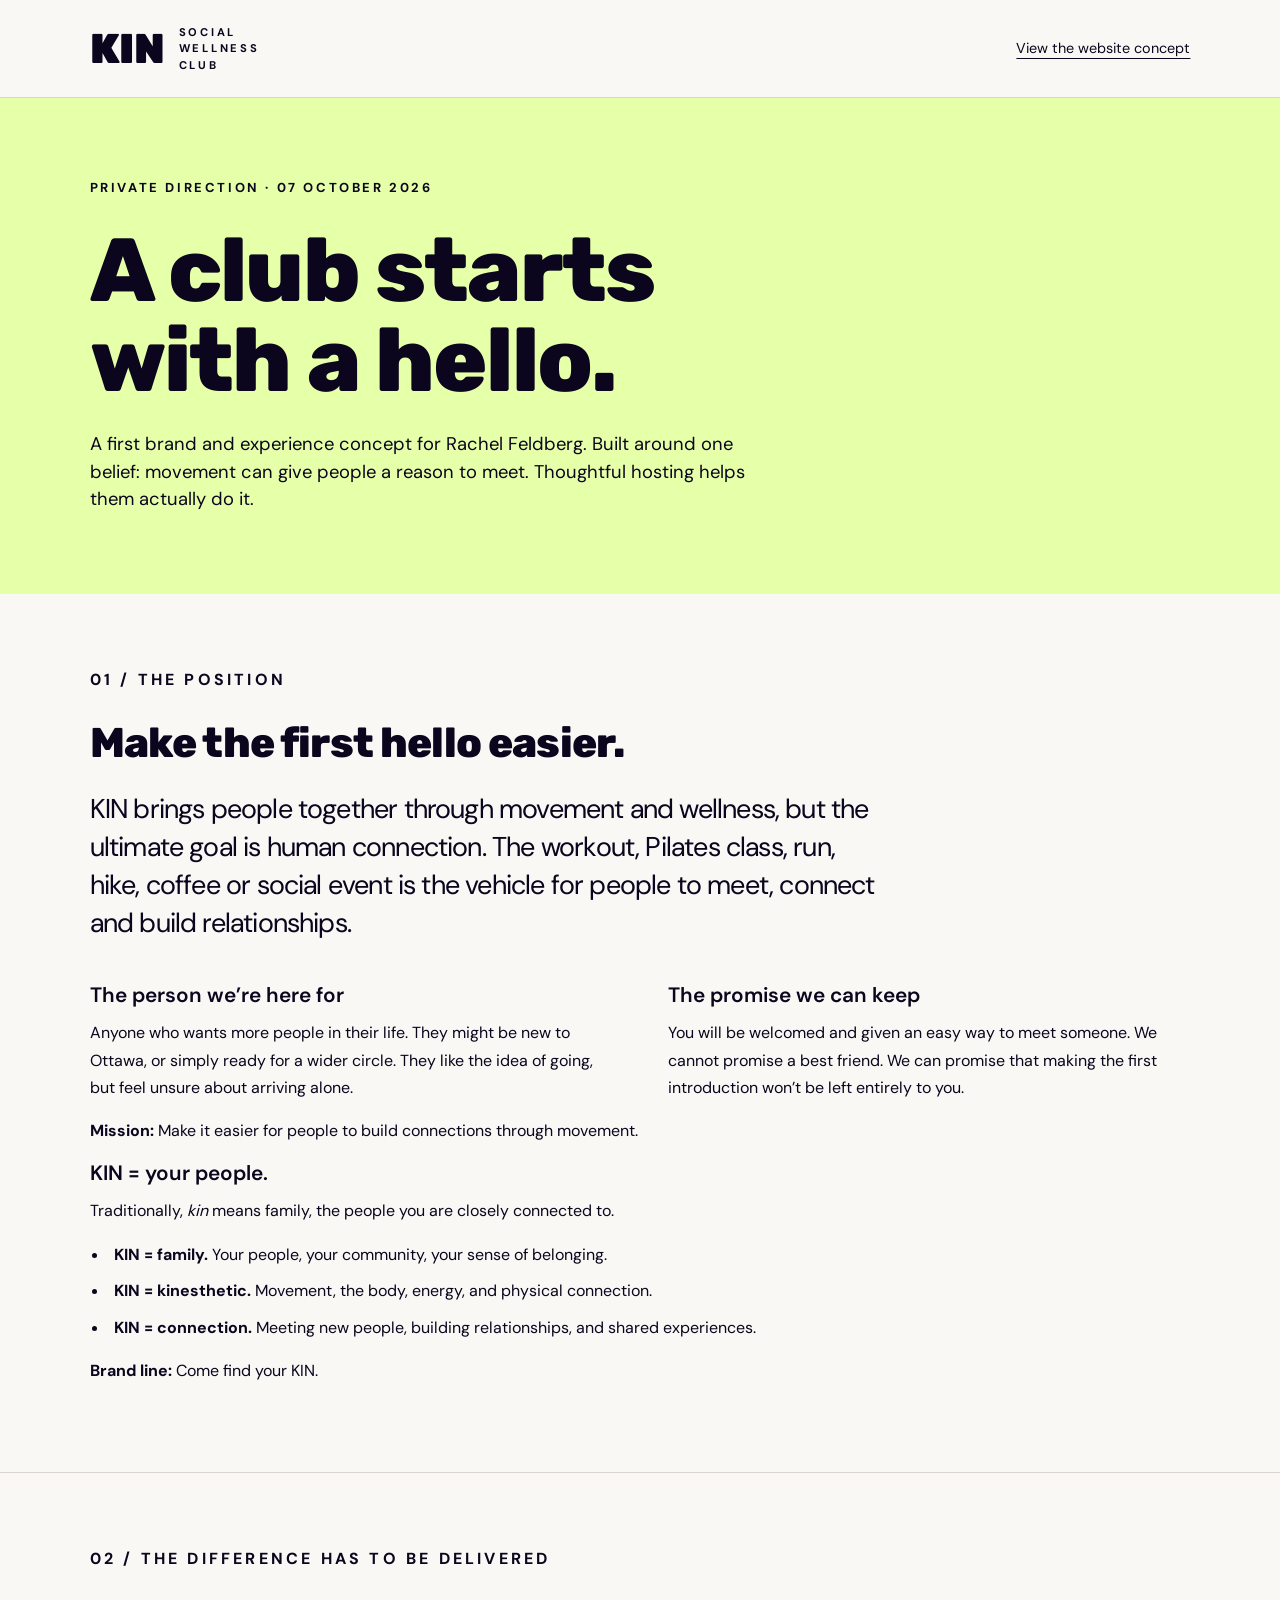
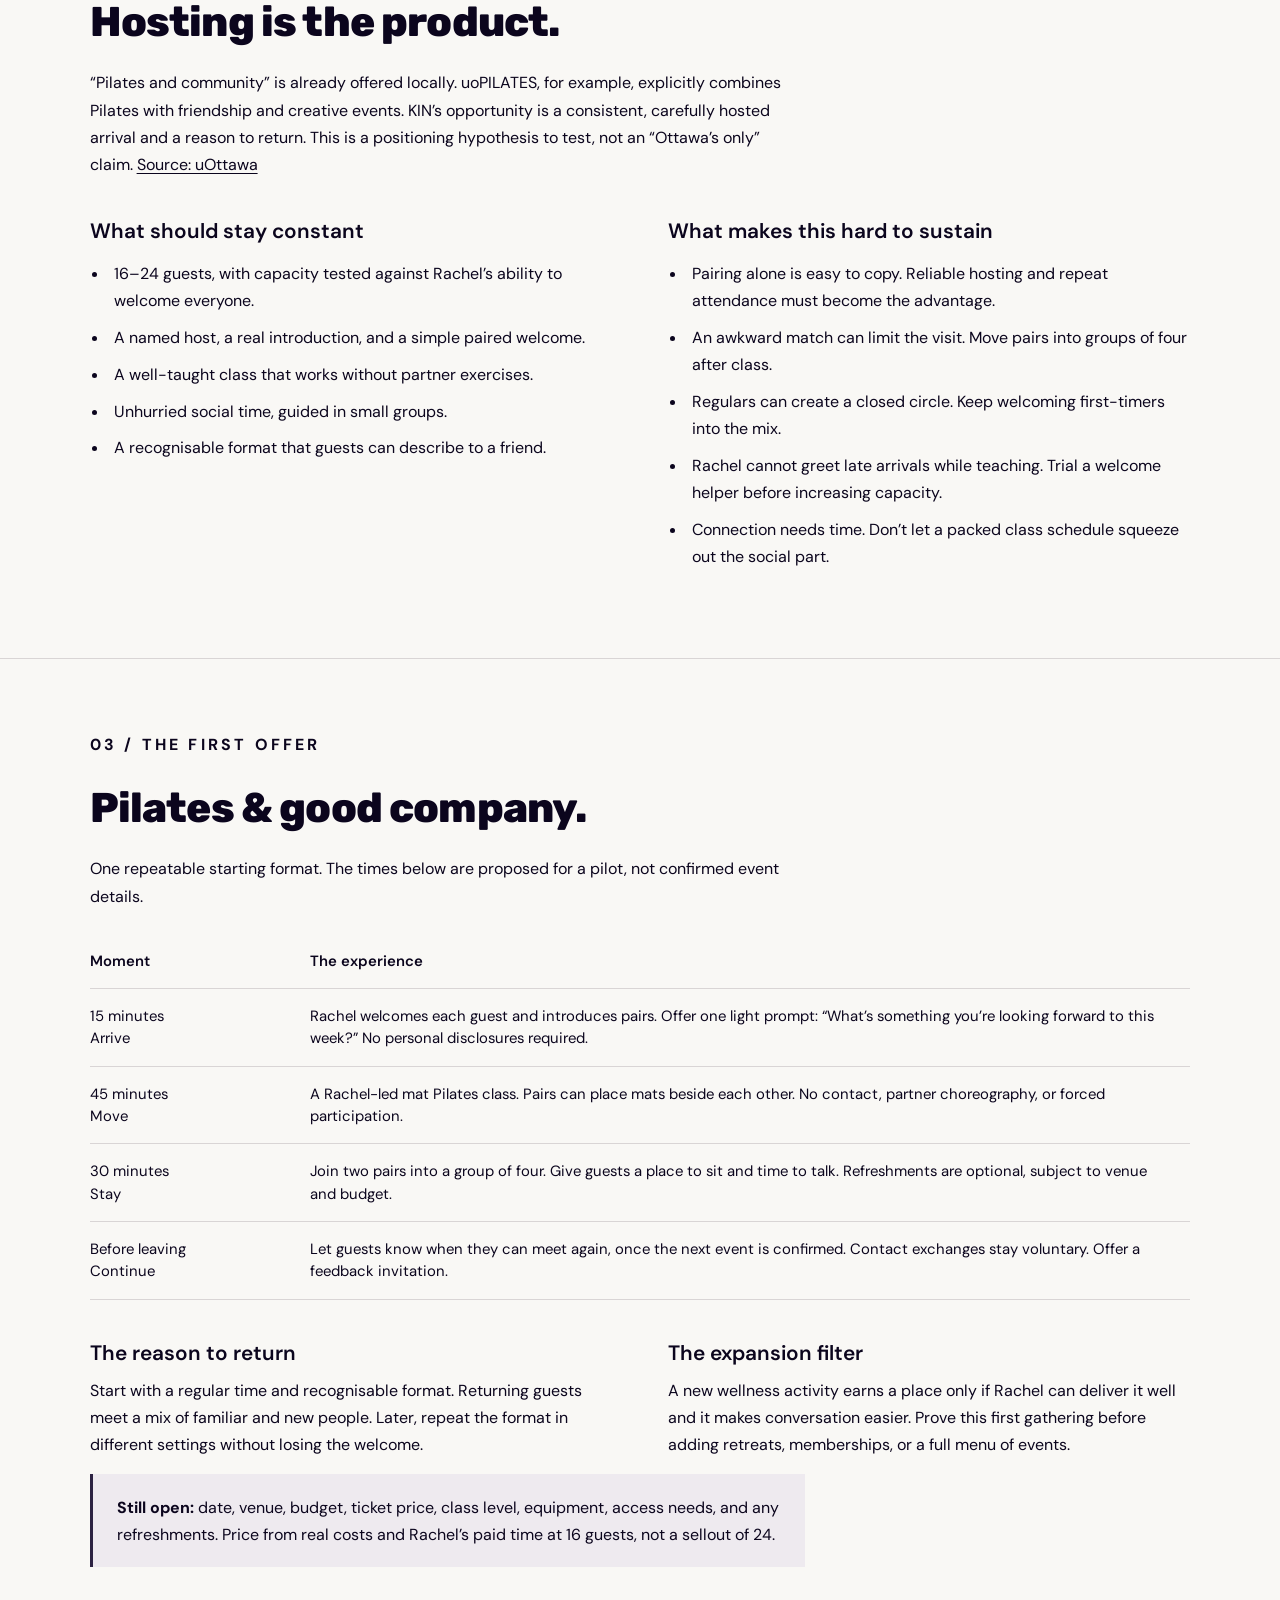
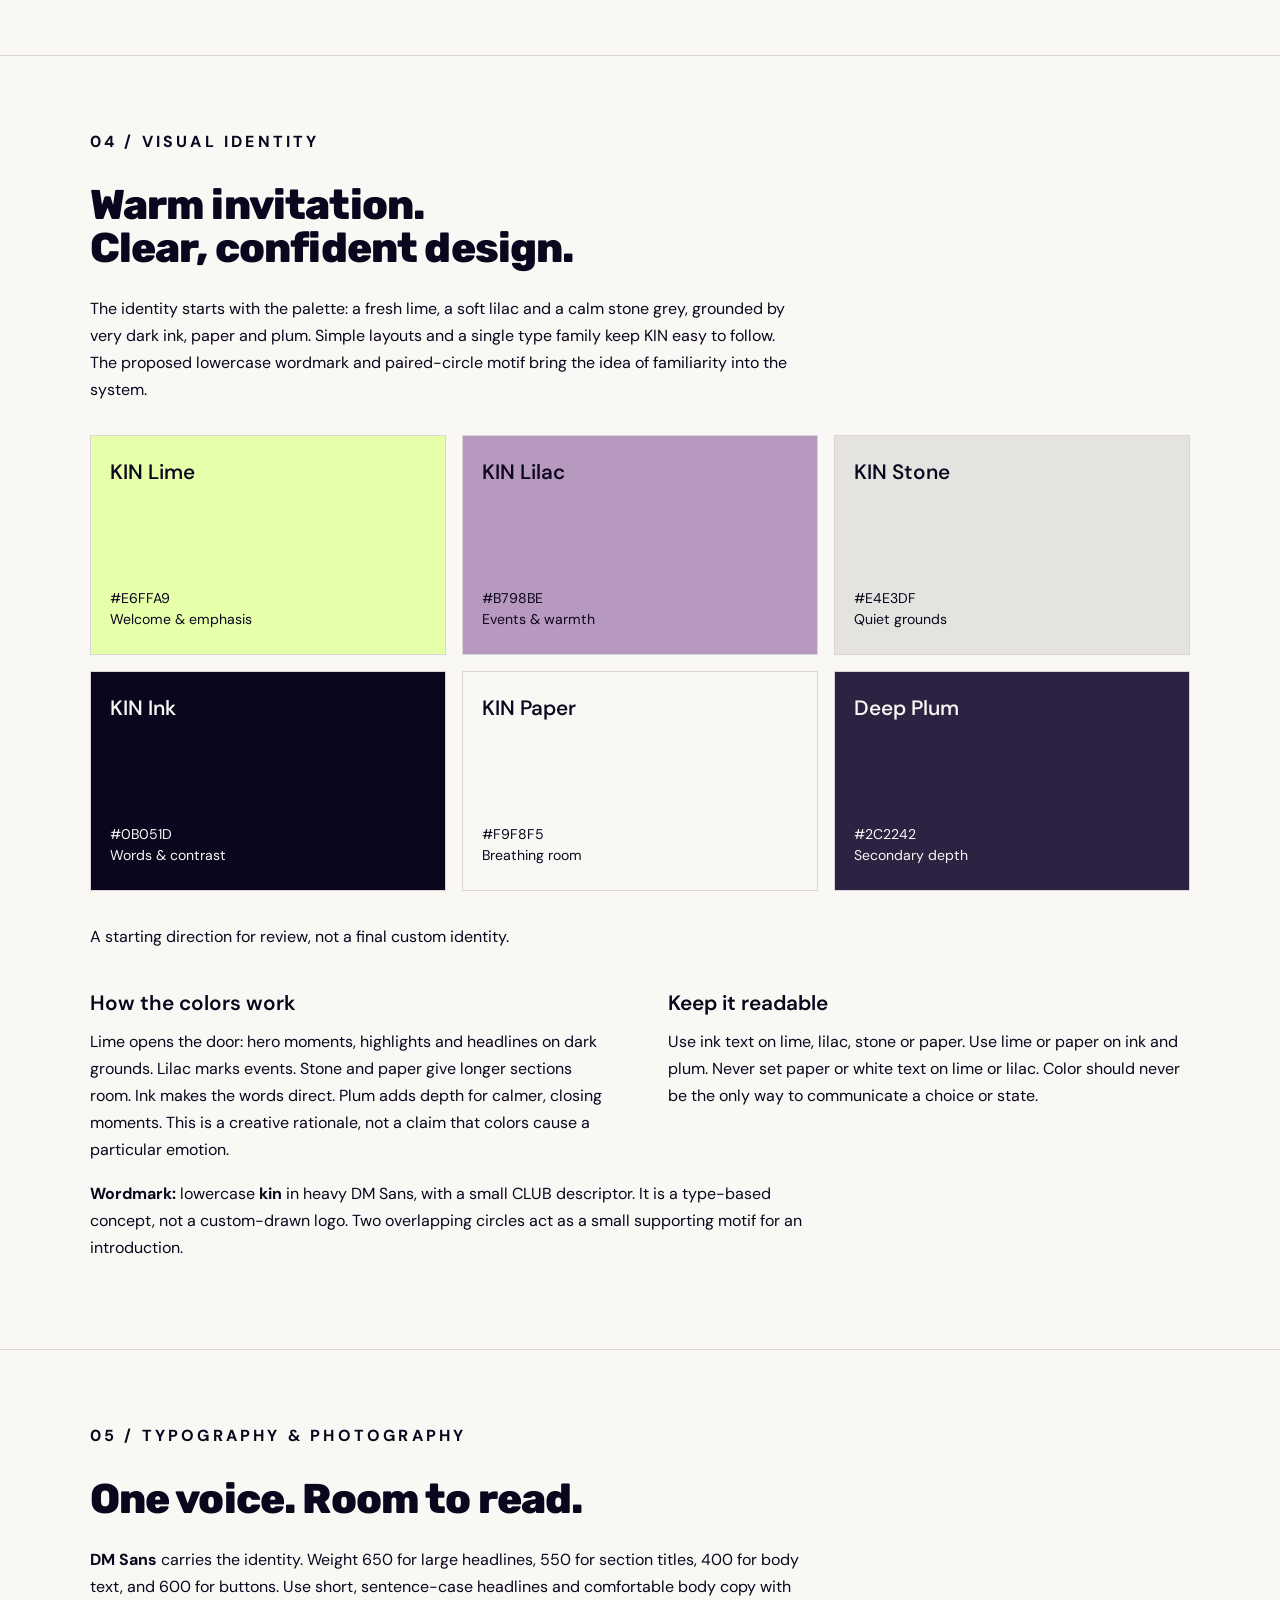
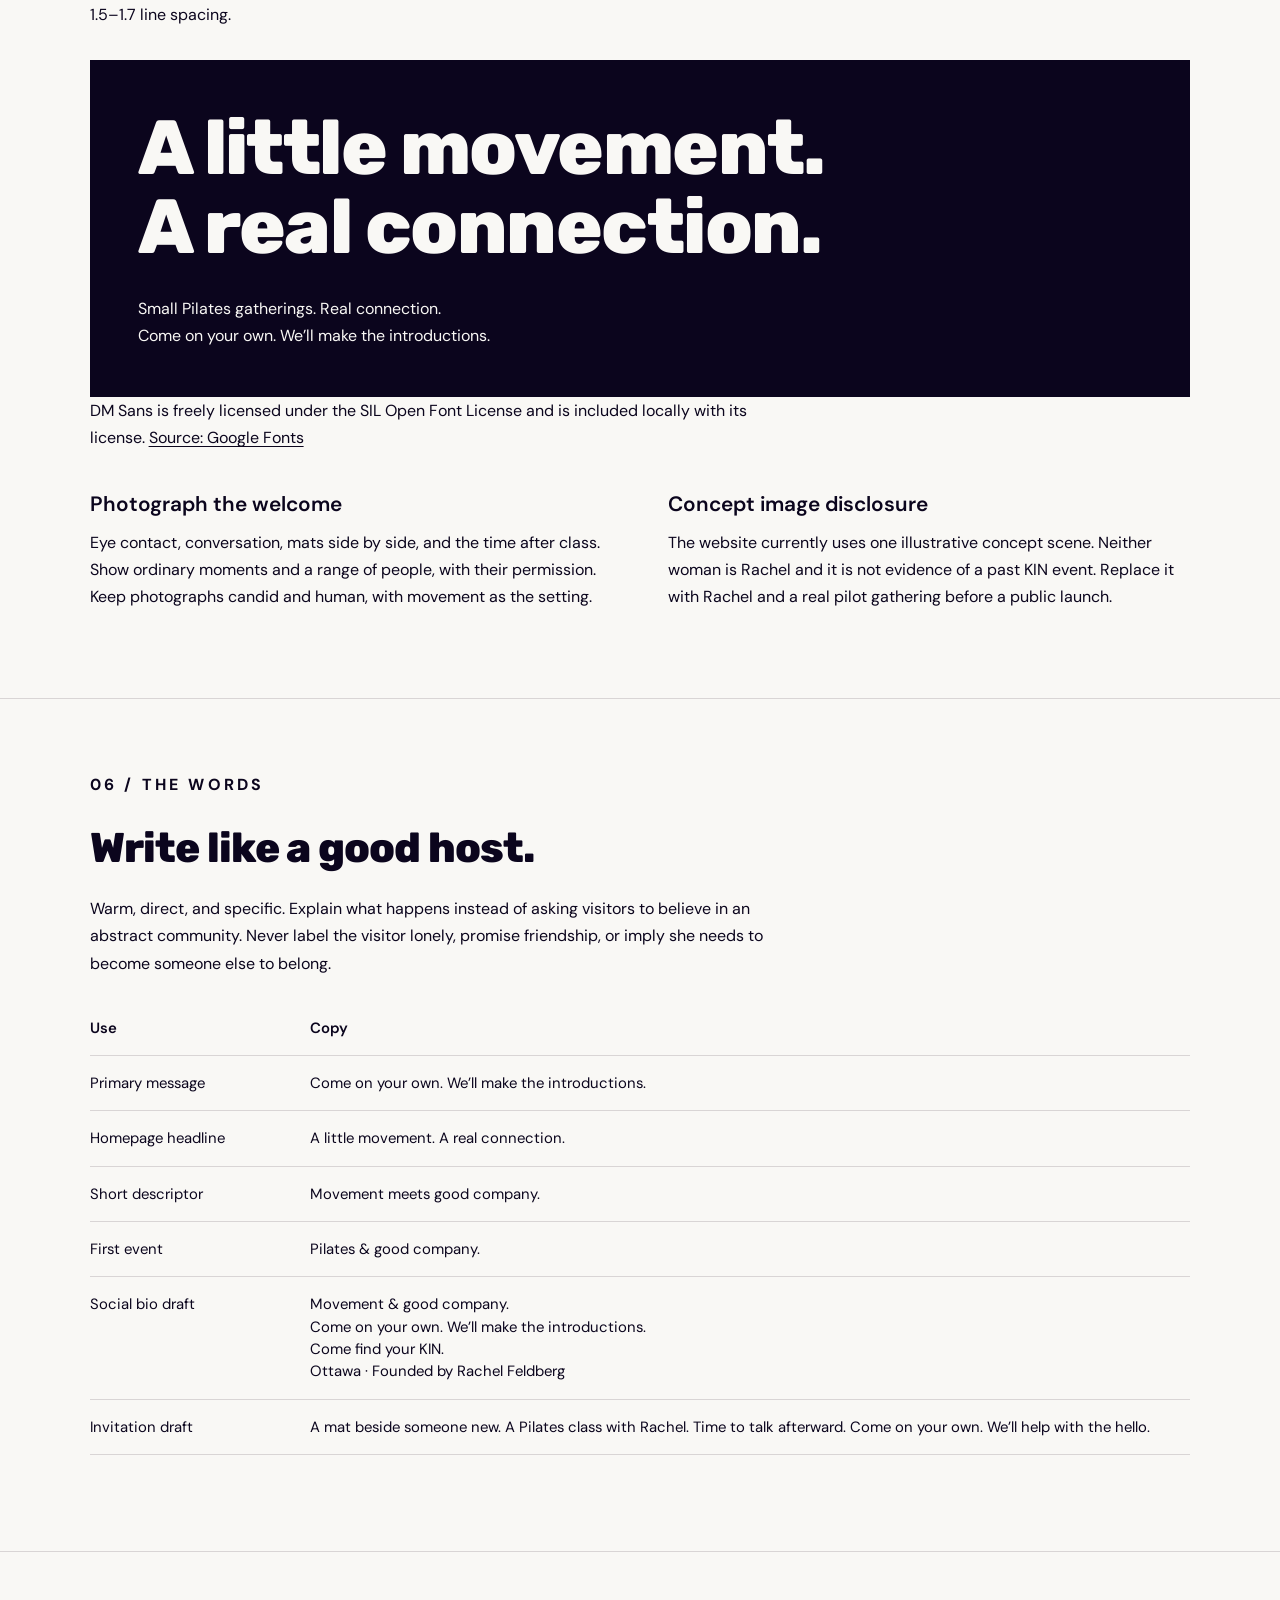
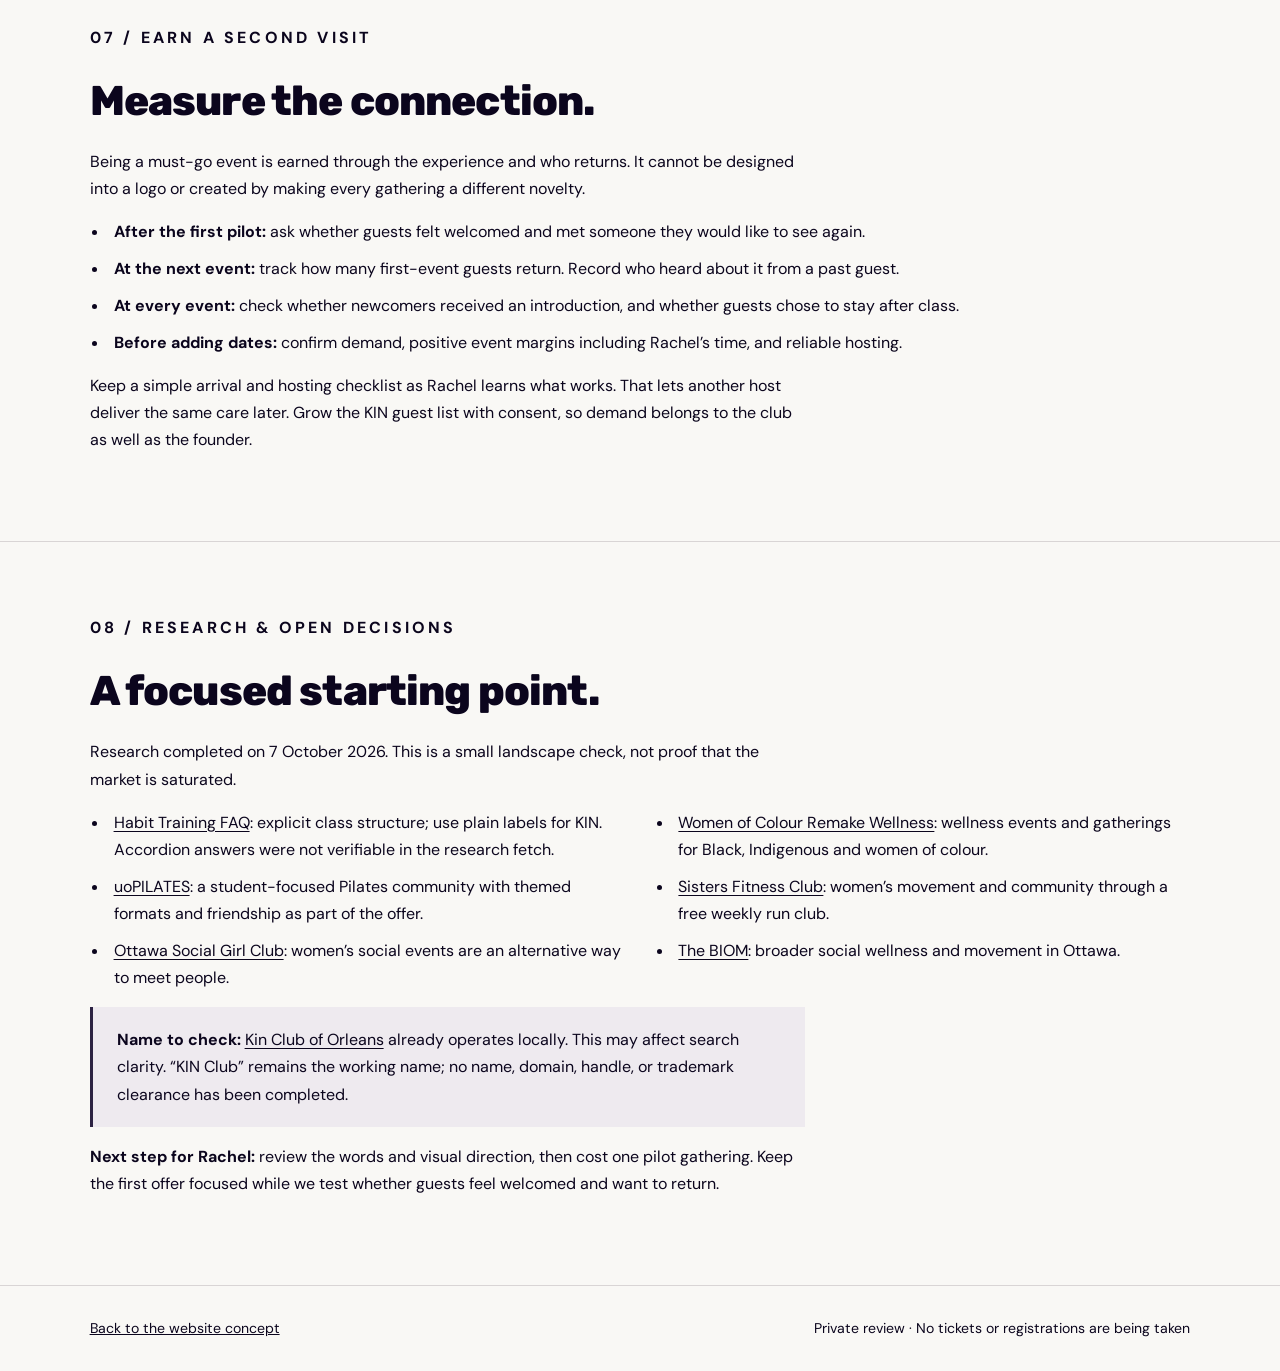
==== commit 67885228: "Chunky KIN wordmark and Rubik display type Co-Authored-By: Claude Opus 5.5 <noreply@anthropic.com>" ====
--- a/brand.html
+++ b/brand.html
@@ -5,11 +5,11 @@
   <title>KIN Club | Brand &amp; experience concept</title>
   <meta name="description" content="A private brand direction for KIN Club: positioning, visual identity, and a small-group Pilates experience designed around meeting people.">
   <link rel="icon" type="image/svg+xml" href="data:image/svg+xml,%3Csvg xmlns='http://www.w3.org/2000/svg' viewBox='0 0 64 64'%3E%3Crect width='64' height='64' rx='16' fill='%23E6FFA9'/%3E%3Ctext x='32' y='47' text-anchor='middle' font-family='Arial,sans-serif' font-weight='900' font-size='48' fill='%230B051D'%3Ek%3C/text%3E%3C/svg%3E">
-  <link rel="stylesheet" href="styles.css">
+  <link rel="preconnect" href="https://fonts.googleapis.com"><link rel="preconnect" href="https://fonts.gstatic.com" crossorigin><link href="https://fonts.googleapis.com/css2?family=Rubik:wght@700;800;900&display=swap" rel="stylesheet"><link rel="stylesheet" href="styles.css">
 </head>
 <body>
   <a class="skip-link" href="#main">Skip to content</a>
-  <header class="site-header brand-header"><a class="wordmark" href="index.html" aria-label="KIN Club website">kin<span>CLUB</span></a><a href="index.html">View the website concept</a></header>
+  <header class="site-header brand-header"><a class="wordmark" href="index.html" aria-label="KIN Club website">KIN<span>Social wellness club</span></a><a href="index.html">View the website concept</a></header>
   <main id="main">
     <section class="brand-hero"><p class="eyebrow">Private direction · 07 October 2026</p><h1>A club starts<br>with a hello.</h1><p>A first brand and experience concept for Rachel Feldberg. Built around one belief: movement can give people a reason to meet. Thoughtful hosting helps them actually do it.</p></section>
     <section class="brand-section"><p class="eyebrow">01 / The position</p><h2>Make the first hello easier.</h2><p class="large-copy">KIN brings people together through movement and wellness, but the ultimate goal is human connection. The workout, Pilates class, run, hike, coffee or social event is the vehicle for people to meet, connect and build relationships.</p><div class="two-col"><div><h3>The person we’re here for</h3><p>Anyone who wants more people in their life. They might be new to Ottawa, or simply ready for a wider circle. They like the idea of going, but feel unsure about arriving alone.</p></div><div><h3>The promise we can keep</h3><p>You will be welcomed and given an easy way to meet someone. We cannot promise a best friend. We can promise that making the first introduction won’t be left entirely to you.</p></div></div><p><strong>Mission:</strong> Make it easier for people to build connections through movement.</p><h3>KIN = your people.</h3><p>Traditionally, <em>kin</em> means family, the people you are closely connected to.</p><ul><li><strong>KIN = family.</strong> Your people, your community, your sense of belonging.</li><li><strong>KIN = kinesthetic.</strong> Movement, the body, energy, and physical connection.</li><li><strong>KIN = connection.</strong> Meeting new people, building relationships, and shared experiences.</li></ul><p><strong>Brand line:</strong> Come find your KIN.</p></section>
--- a/styles.css
+++ b/styles.css
@@ -92,3 +92,15 @@
 .faq{background:var(--paper)}
 .event-facts>div{border-bottom-color:rgba(11,5,29,.3)}
 .gathering .pair-symbol i+i{background:var(--ink)}.swatches{grid-template-columns:repeat(3,1fr)}.swatch-lime{background:var(--lime)}.swatch-lilac{background:var(--lilac)}.swatch-stone{background:var(--stone)}@media(max-width:650px){.swatches{grid-template-columns:1fr 1fr}}
+/* Chunky type (2026-10-07): Rubik for the KIN mark and display headlines, DM Sans for everything else */
+:root{--display:'Rubik','DM Sans',Arial,sans-serif}
+.wordmark{font-family:var(--display);font-weight:900;font-size:2.6rem;letter-spacing:-.01em;align-items:center}
+.wordmark span{font-family:var(--font);font-size:.7rem;letter-spacing:.24em;text-transform:uppercase;font-weight:700;margin-left:.9rem;max-width:7.5em;line-height:1.45}
+h1,h2,.hero h1,.belonging h2,.pillars-list dt,.closing-cta strong,.brand-hero h1,.social-lead h1,.type-specimen>p:first-child{font-family:var(--display);font-weight:800;letter-spacing:-.02em}
+.hero h1{line-height:.98}h2{line-height:1.02}
+.step h3,.story-copy .story-lead{letter-spacing:-.02em}
+.footer-mark{font-family:var(--display);flex-direction:column;align-items:flex-start;letter-spacing:-.02em;font-weight:900;gap:0}
+.footer-mark b{font-weight:900;line-height:.82;font-size:clamp(7rem,24vw,24rem)}
+.footer-mark span{font-family:var(--font);font-size:clamp(.9rem,1.6vw,1.6rem);letter-spacing:.32em;text-transform:uppercase;font-weight:700;margin:1.2rem 0 0 .3em}
+.footer-mark .kin-icon{width:clamp(5rem,14vw,14rem);height:auto;margin:0 0 1.2rem .4rem}
+@media(max-width:650px){.wordmark{font-size:2.2rem}.wordmark span{font-size:.62rem}}
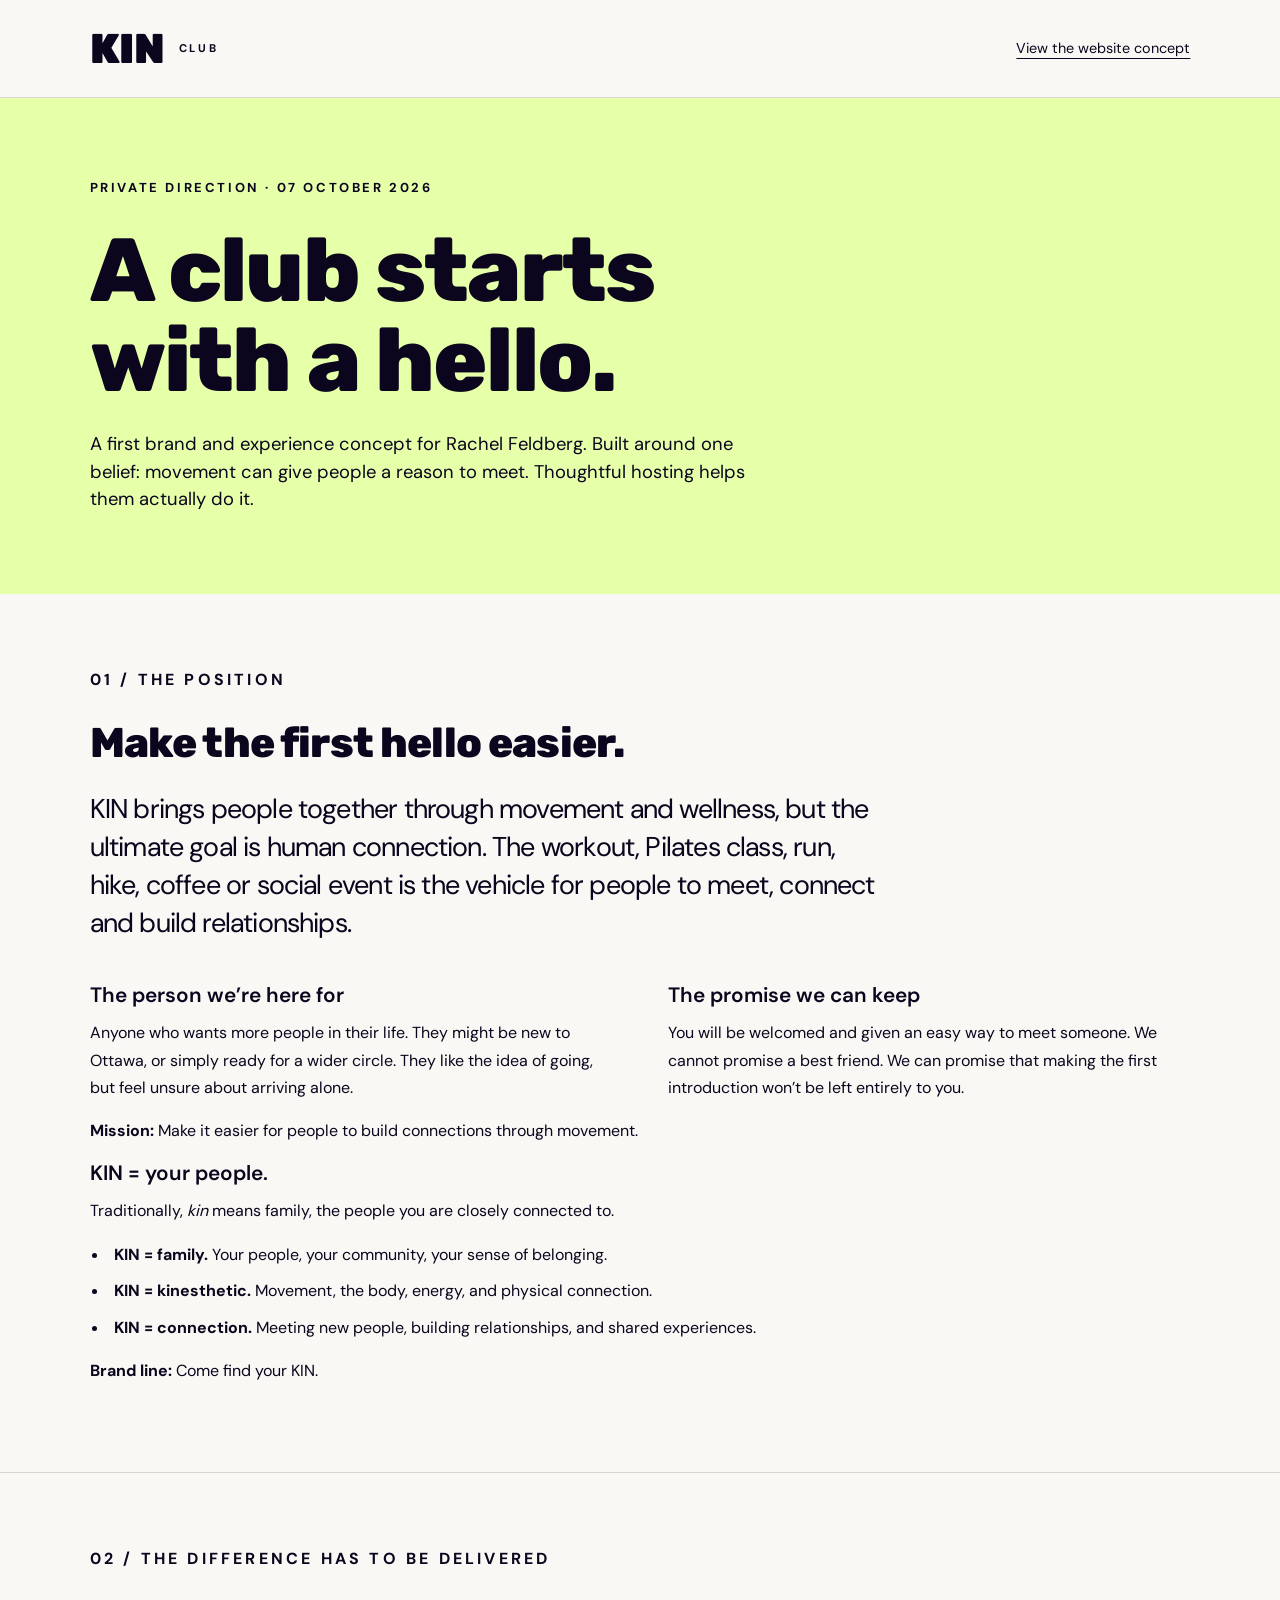
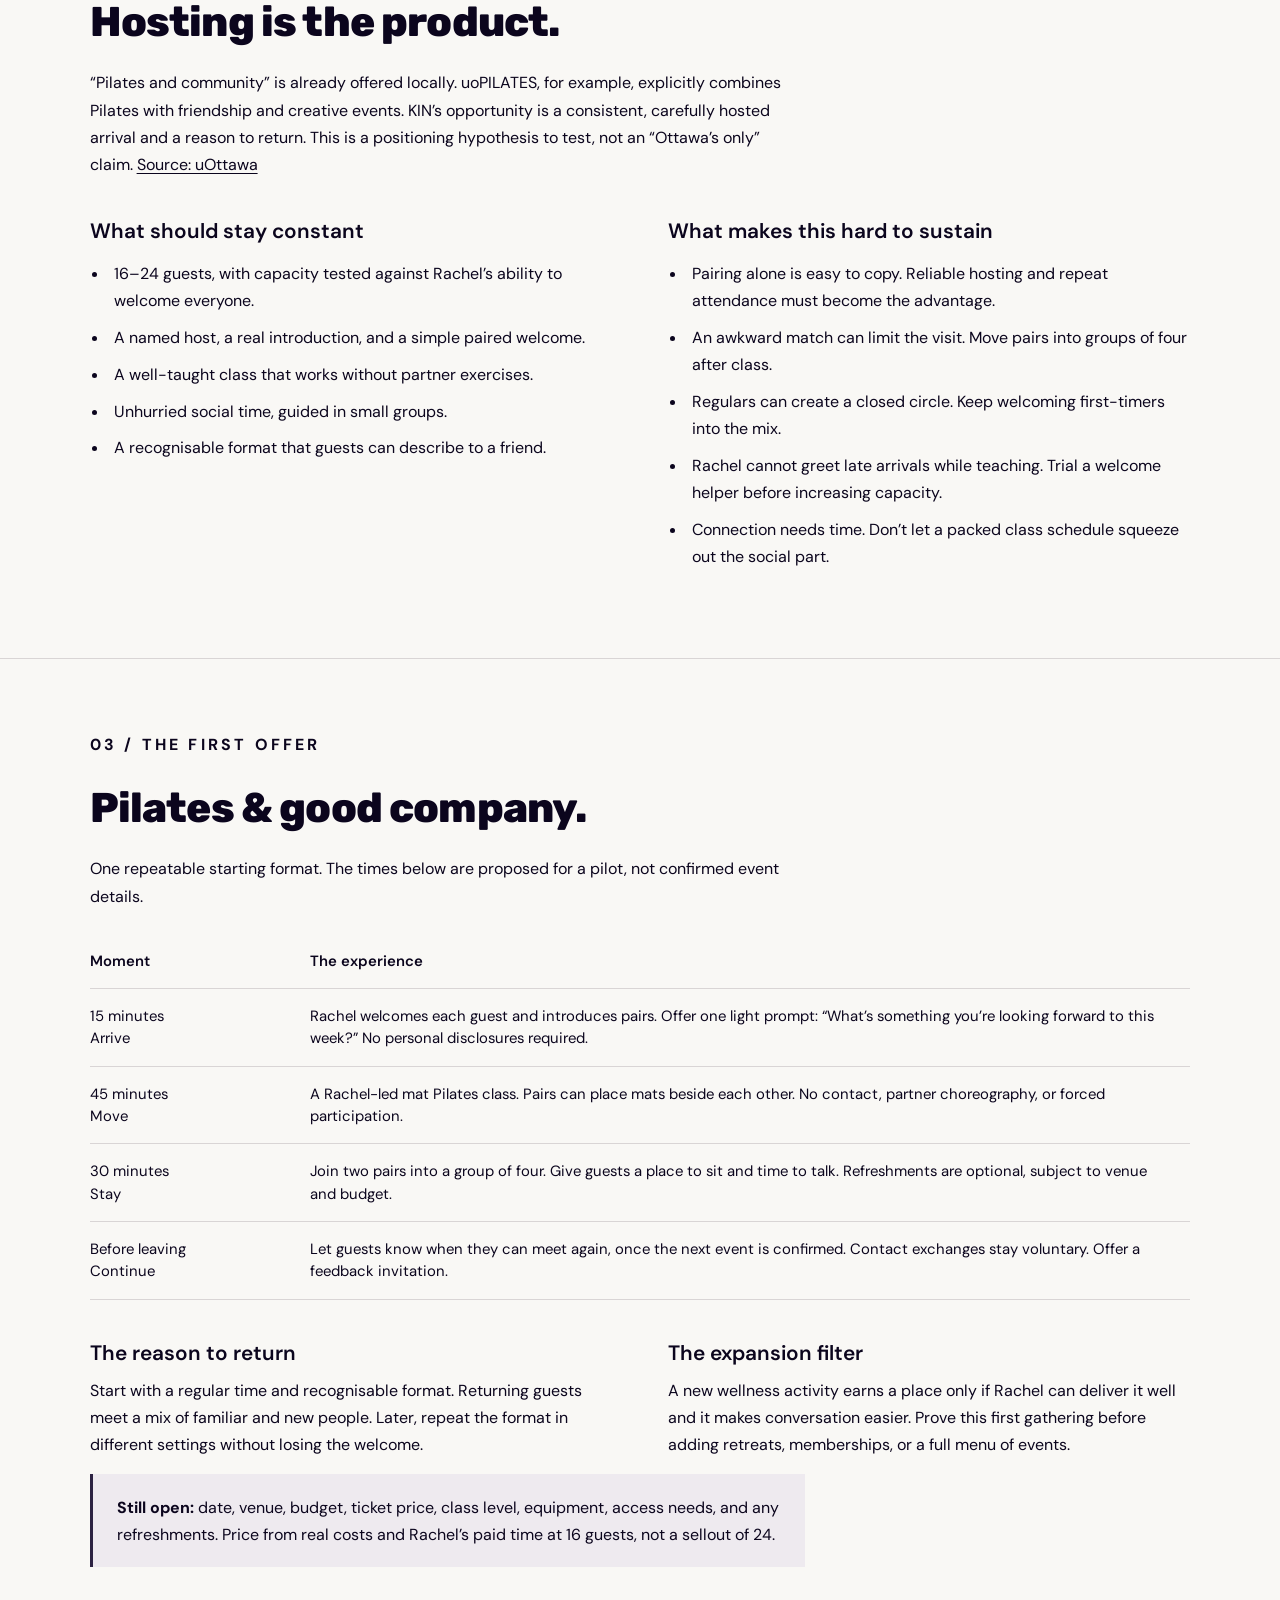
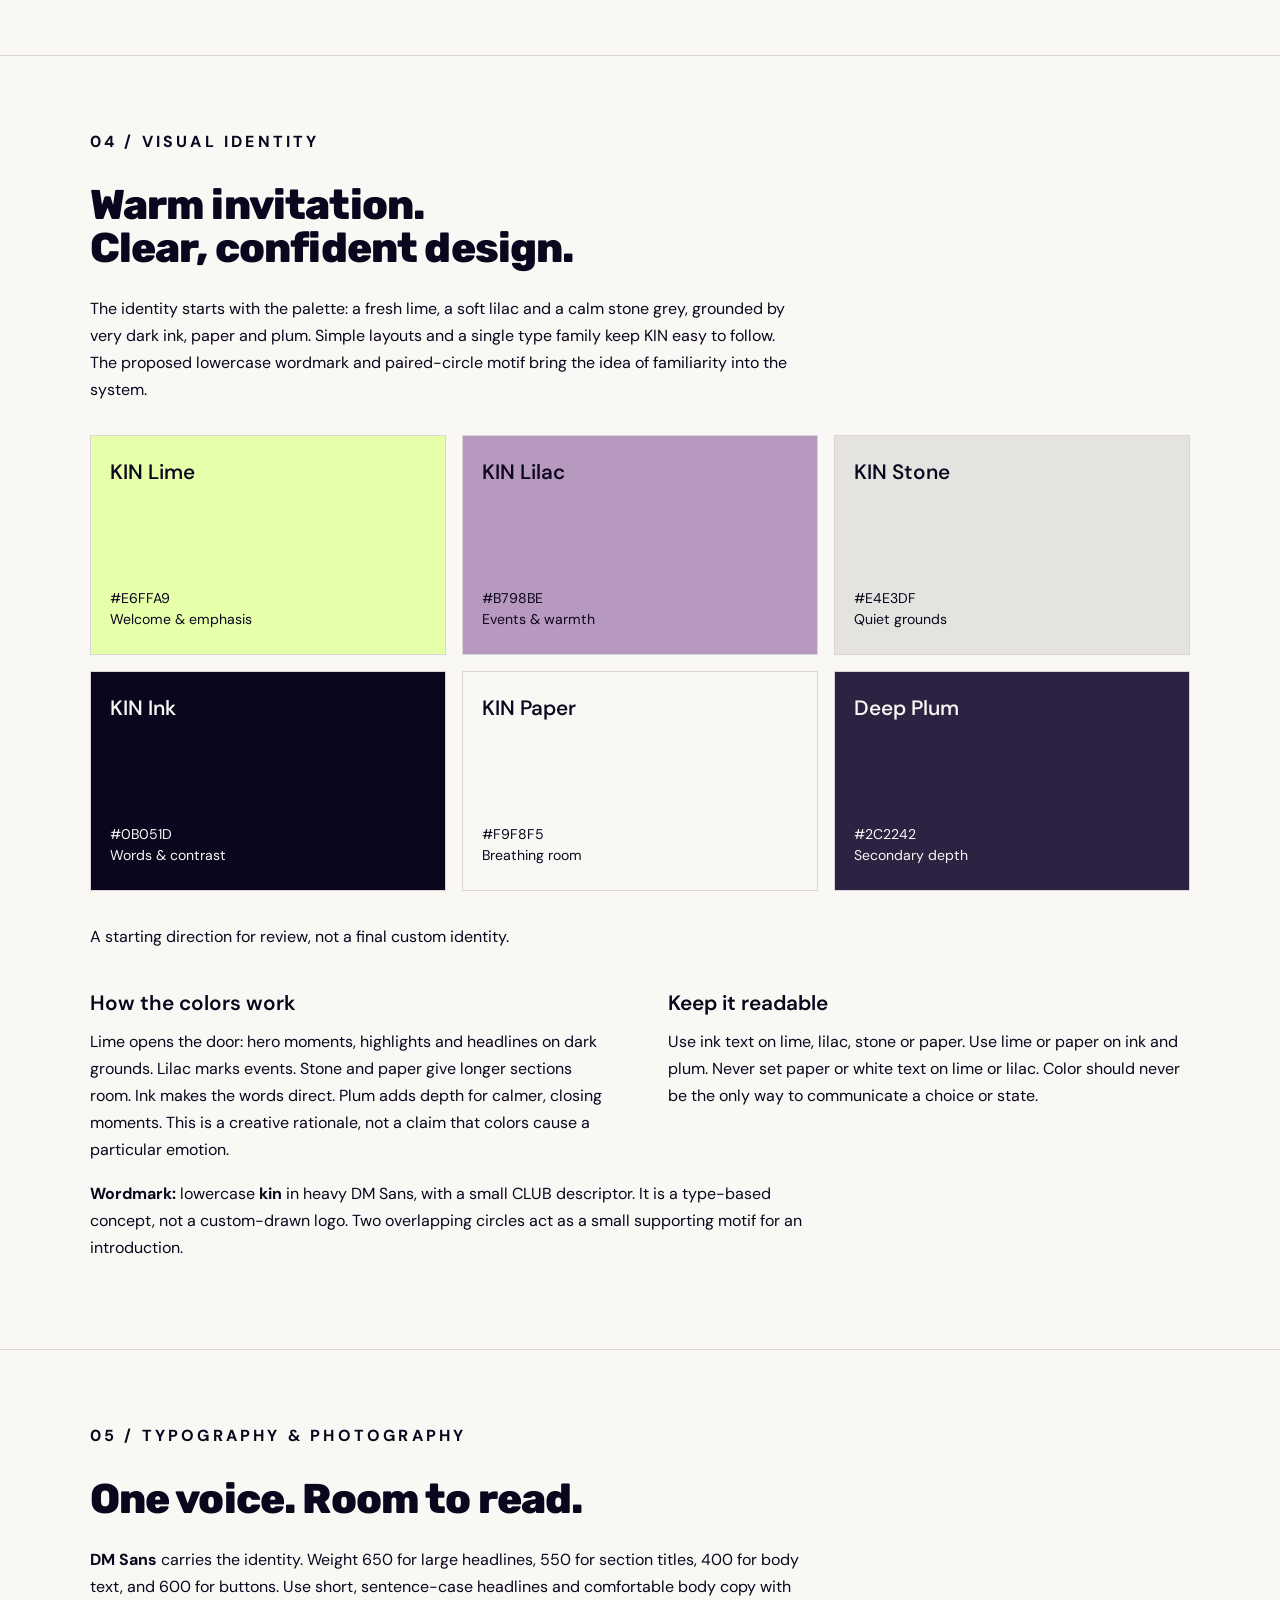
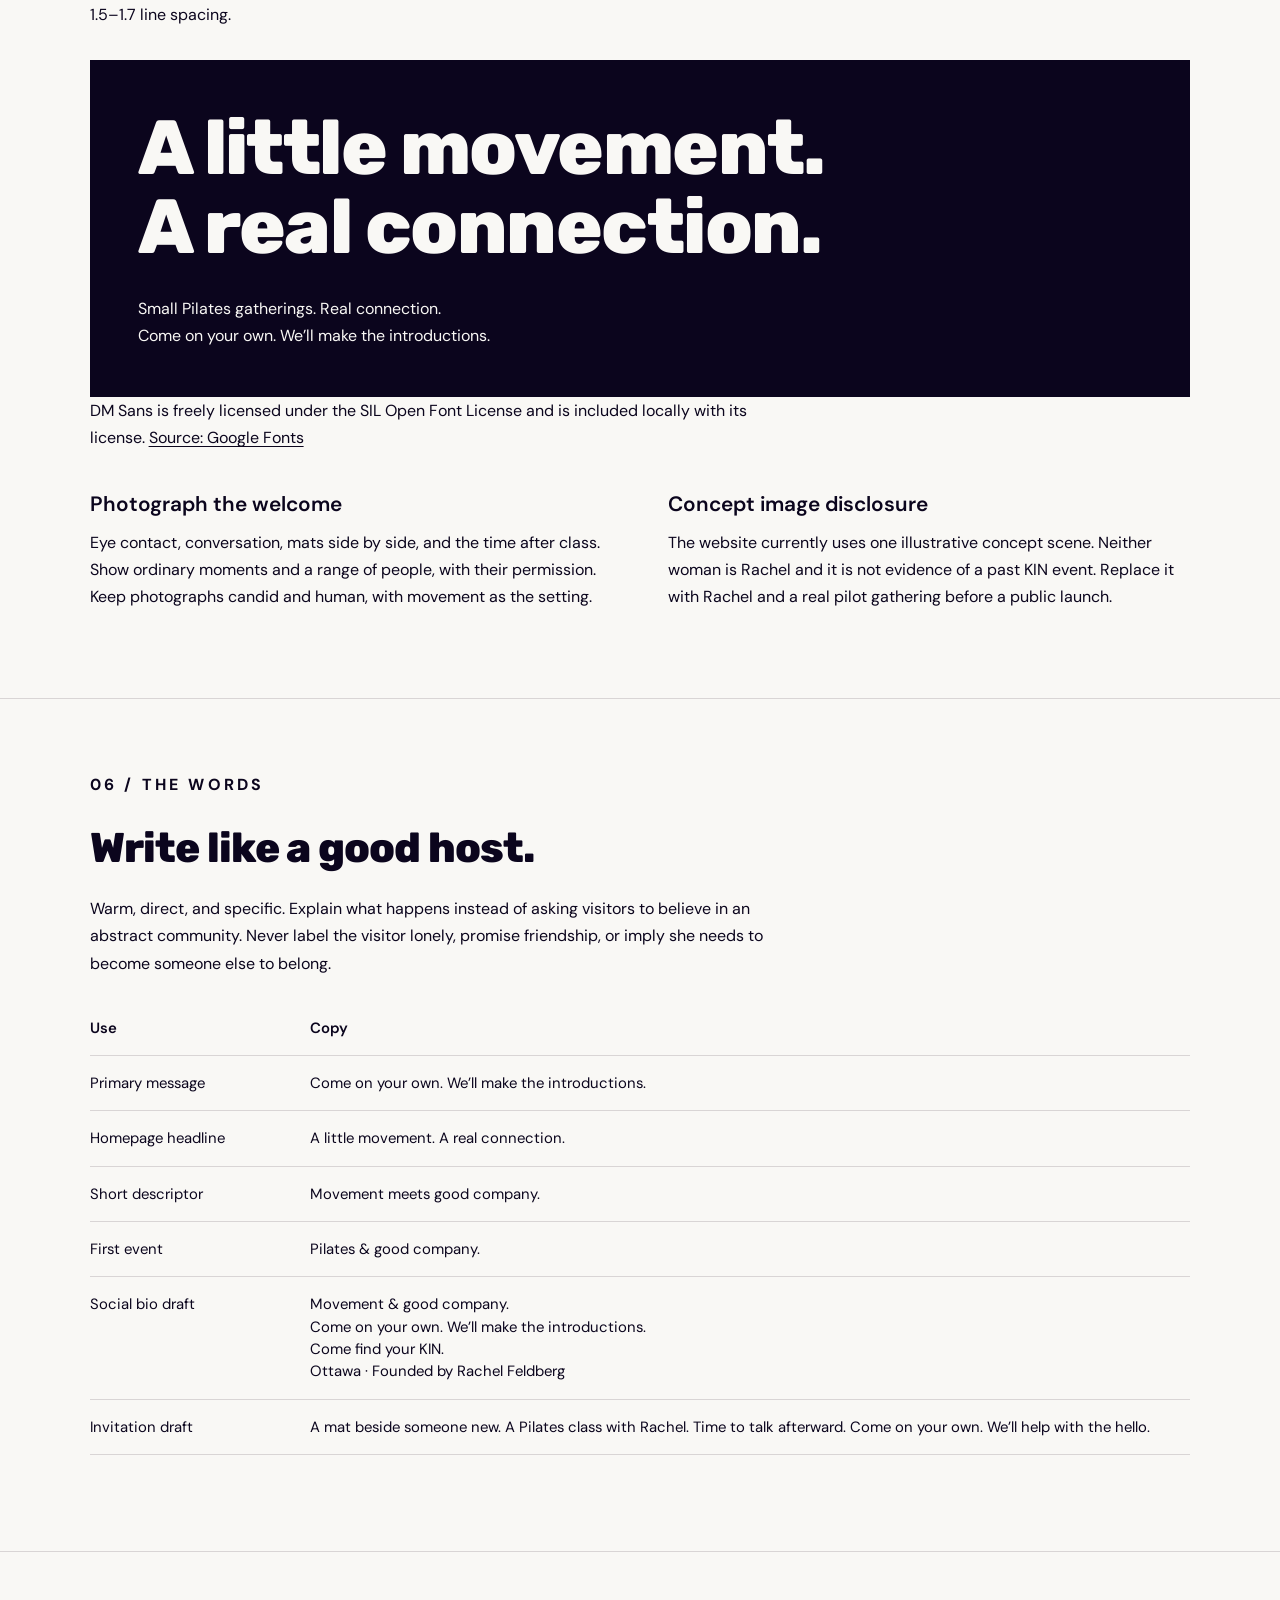
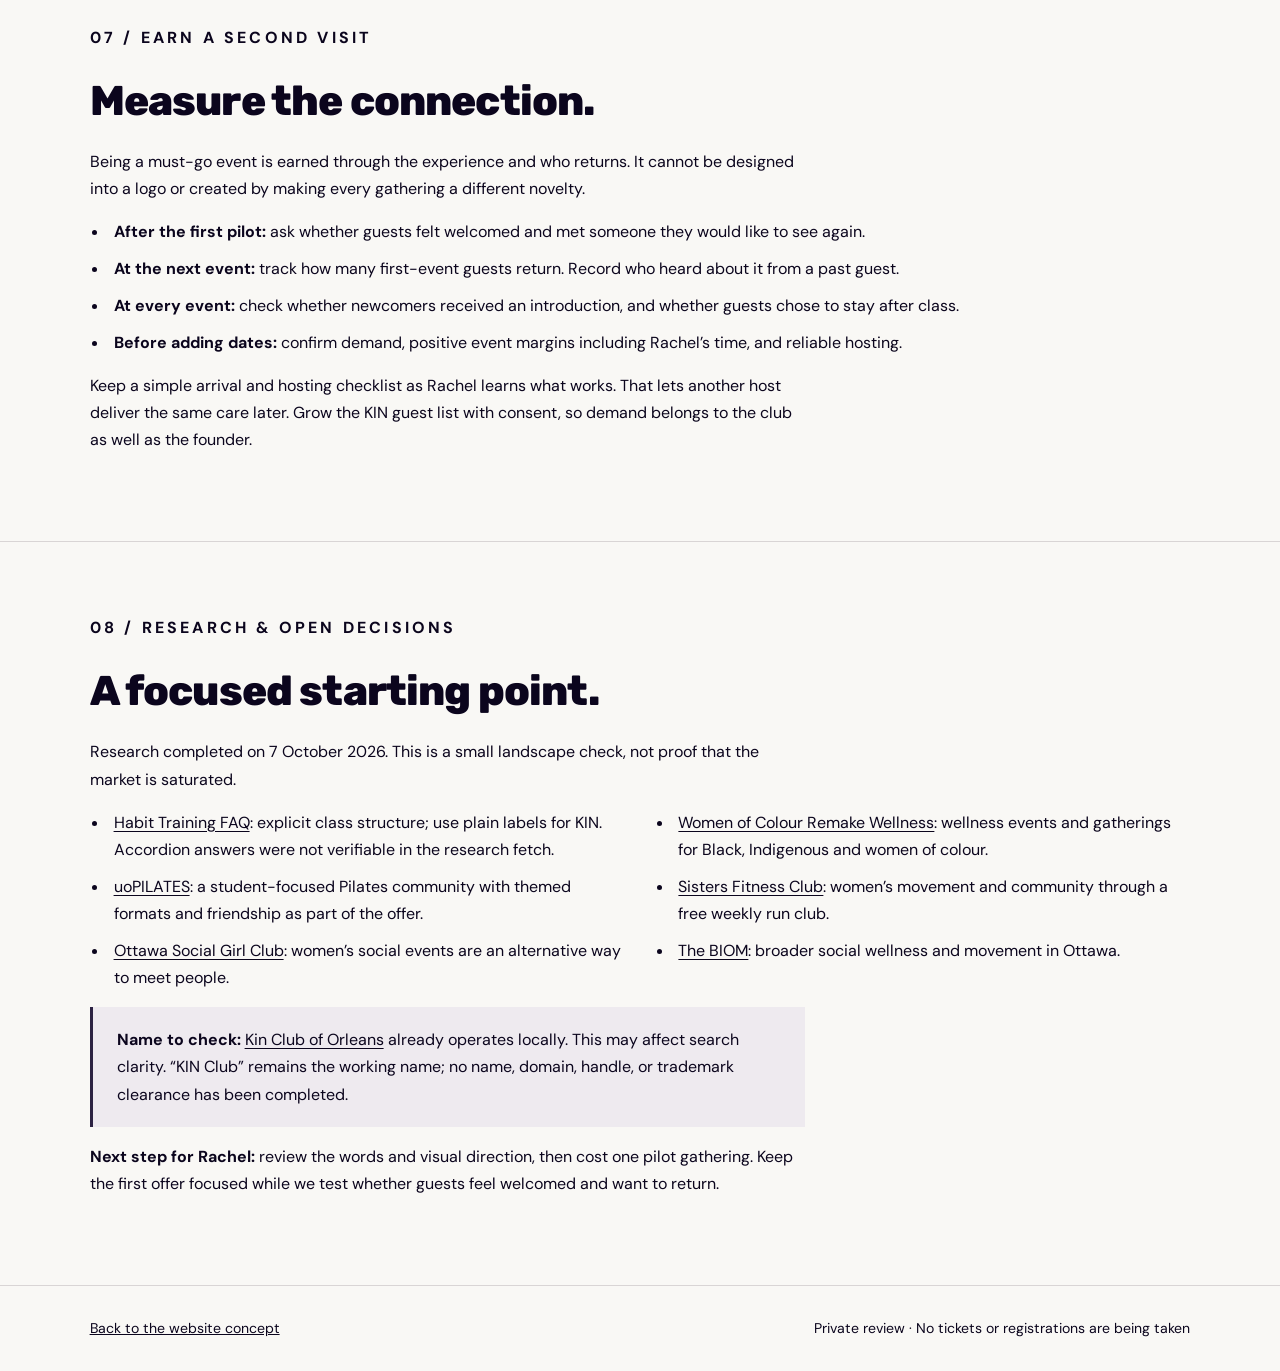
==== commit c1599449: "Keep the name KIN Club in the lockup Co-Authored-By: Claude Opus 5.5 <noreply@anthropic.com>" ====
--- a/brand.html
+++ b/brand.html
@@ -9,7 +9,7 @@
 </head>
 <body>
   <a class="skip-link" href="#main">Skip to content</a>
-  <header class="site-header brand-header"><a class="wordmark" href="index.html" aria-label="KIN Club website">KIN<span>Social wellness club</span></a><a href="index.html">View the website concept</a></header>
+  <header class="site-header brand-header"><a class="wordmark" href="index.html" aria-label="KIN Club website">KIN<span>Club</span></a><a href="index.html">View the website concept</a></header>
   <main id="main">
     <section class="brand-hero"><p class="eyebrow">Private direction · 07 October 2026</p><h1>A club starts<br>with a hello.</h1><p>A first brand and experience concept for Rachel Feldberg. Built around one belief: movement can give people a reason to meet. Thoughtful hosting helps them actually do it.</p></section>
     <section class="brand-section"><p class="eyebrow">01 / The position</p><h2>Make the first hello easier.</h2><p class="large-copy">KIN brings people together through movement and wellness, but the ultimate goal is human connection. The workout, Pilates class, run, hike, coffee or social event is the vehicle for people to meet, connect and build relationships.</p><div class="two-col"><div><h3>The person we’re here for</h3><p>Anyone who wants more people in their life. They might be new to Ottawa, or simply ready for a wider circle. They like the idea of going, but feel unsure about arriving alone.</p></div><div><h3>The promise we can keep</h3><p>You will be welcomed and given an easy way to meet someone. We cannot promise a best friend. We can promise that making the first introduction won’t be left entirely to you.</p></div></div><p><strong>Mission:</strong> Make it easier for people to build connections through movement.</p><h3>KIN = your people.</h3><p>Traditionally, <em>kin</em> means family, the people you are closely connected to.</p><ul><li><strong>KIN = family.</strong> Your people, your community, your sense of belonging.</li><li><strong>KIN = kinesthetic.</strong> Movement, the body, energy, and physical connection.</li><li><strong>KIN = connection.</strong> Meeting new people, building relationships, and shared experiences.</li></ul><p><strong>Brand line:</strong> Come find your KIN.</p></section>
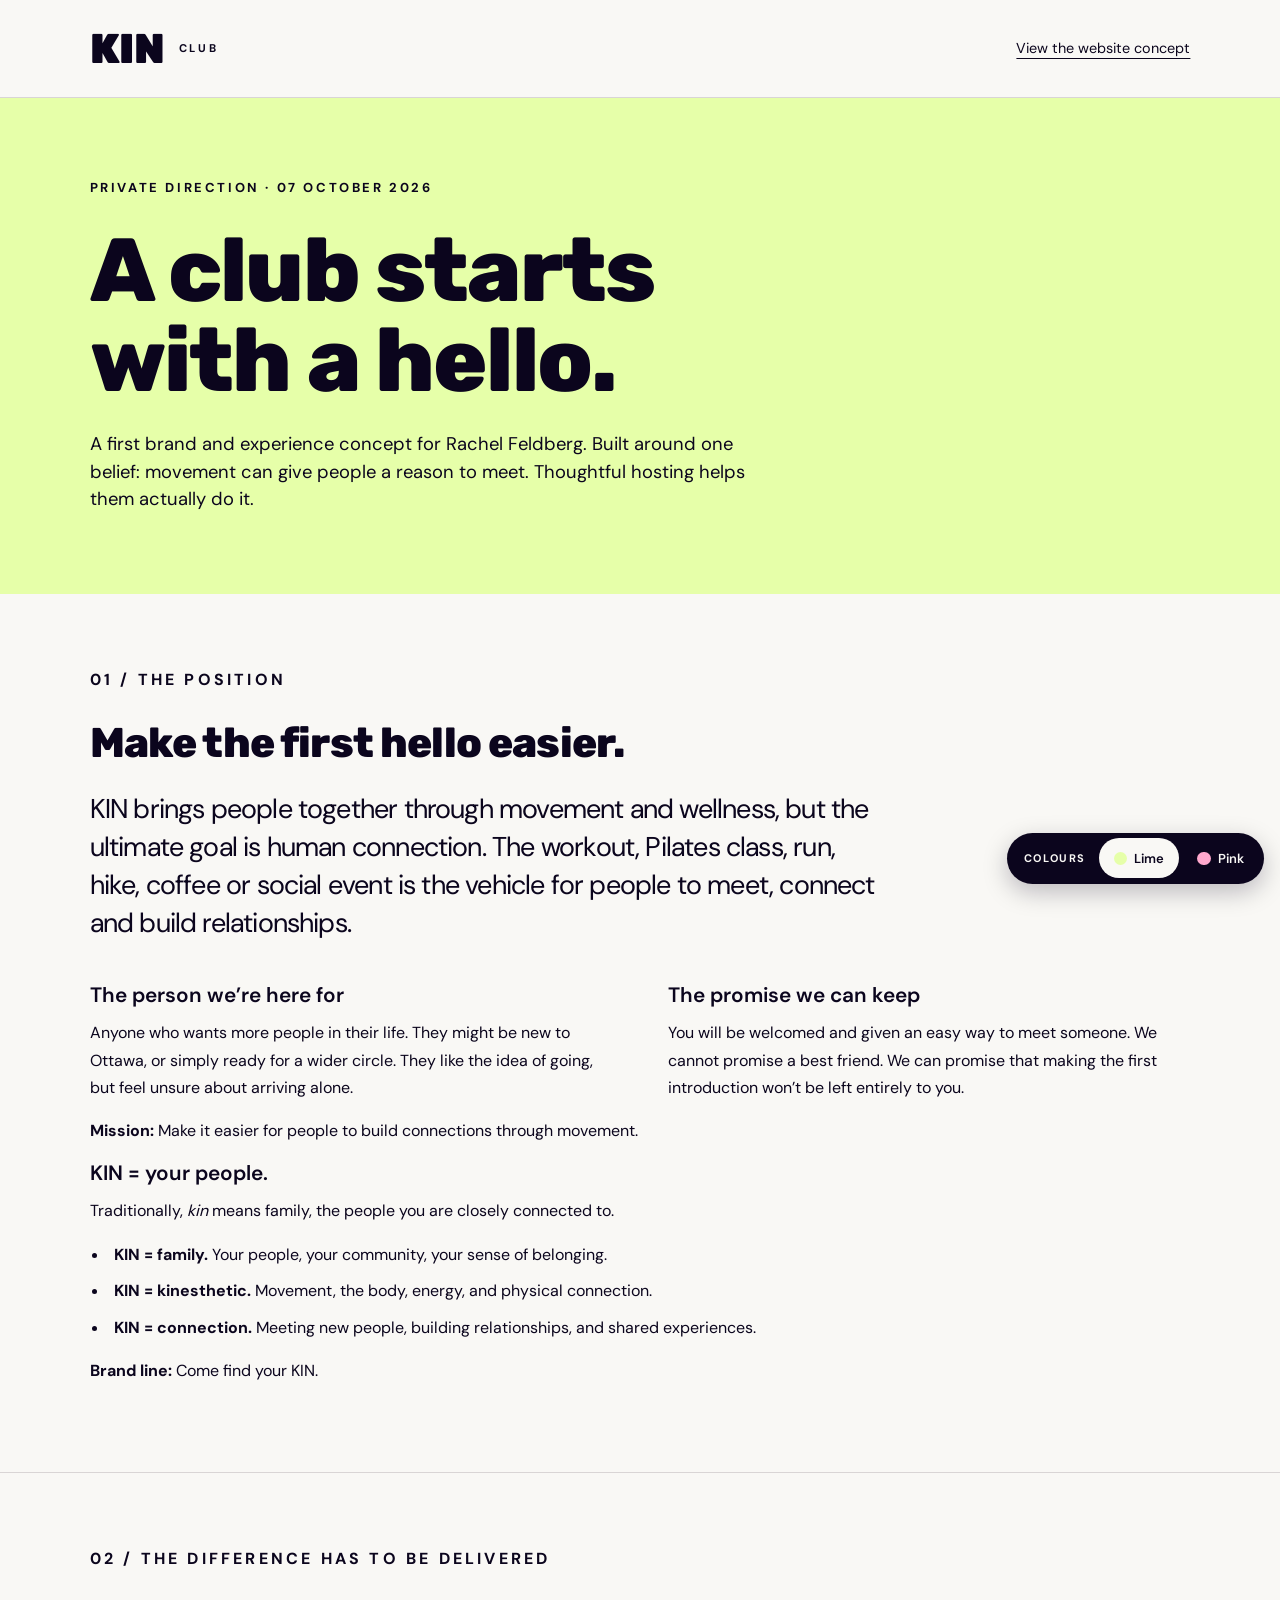
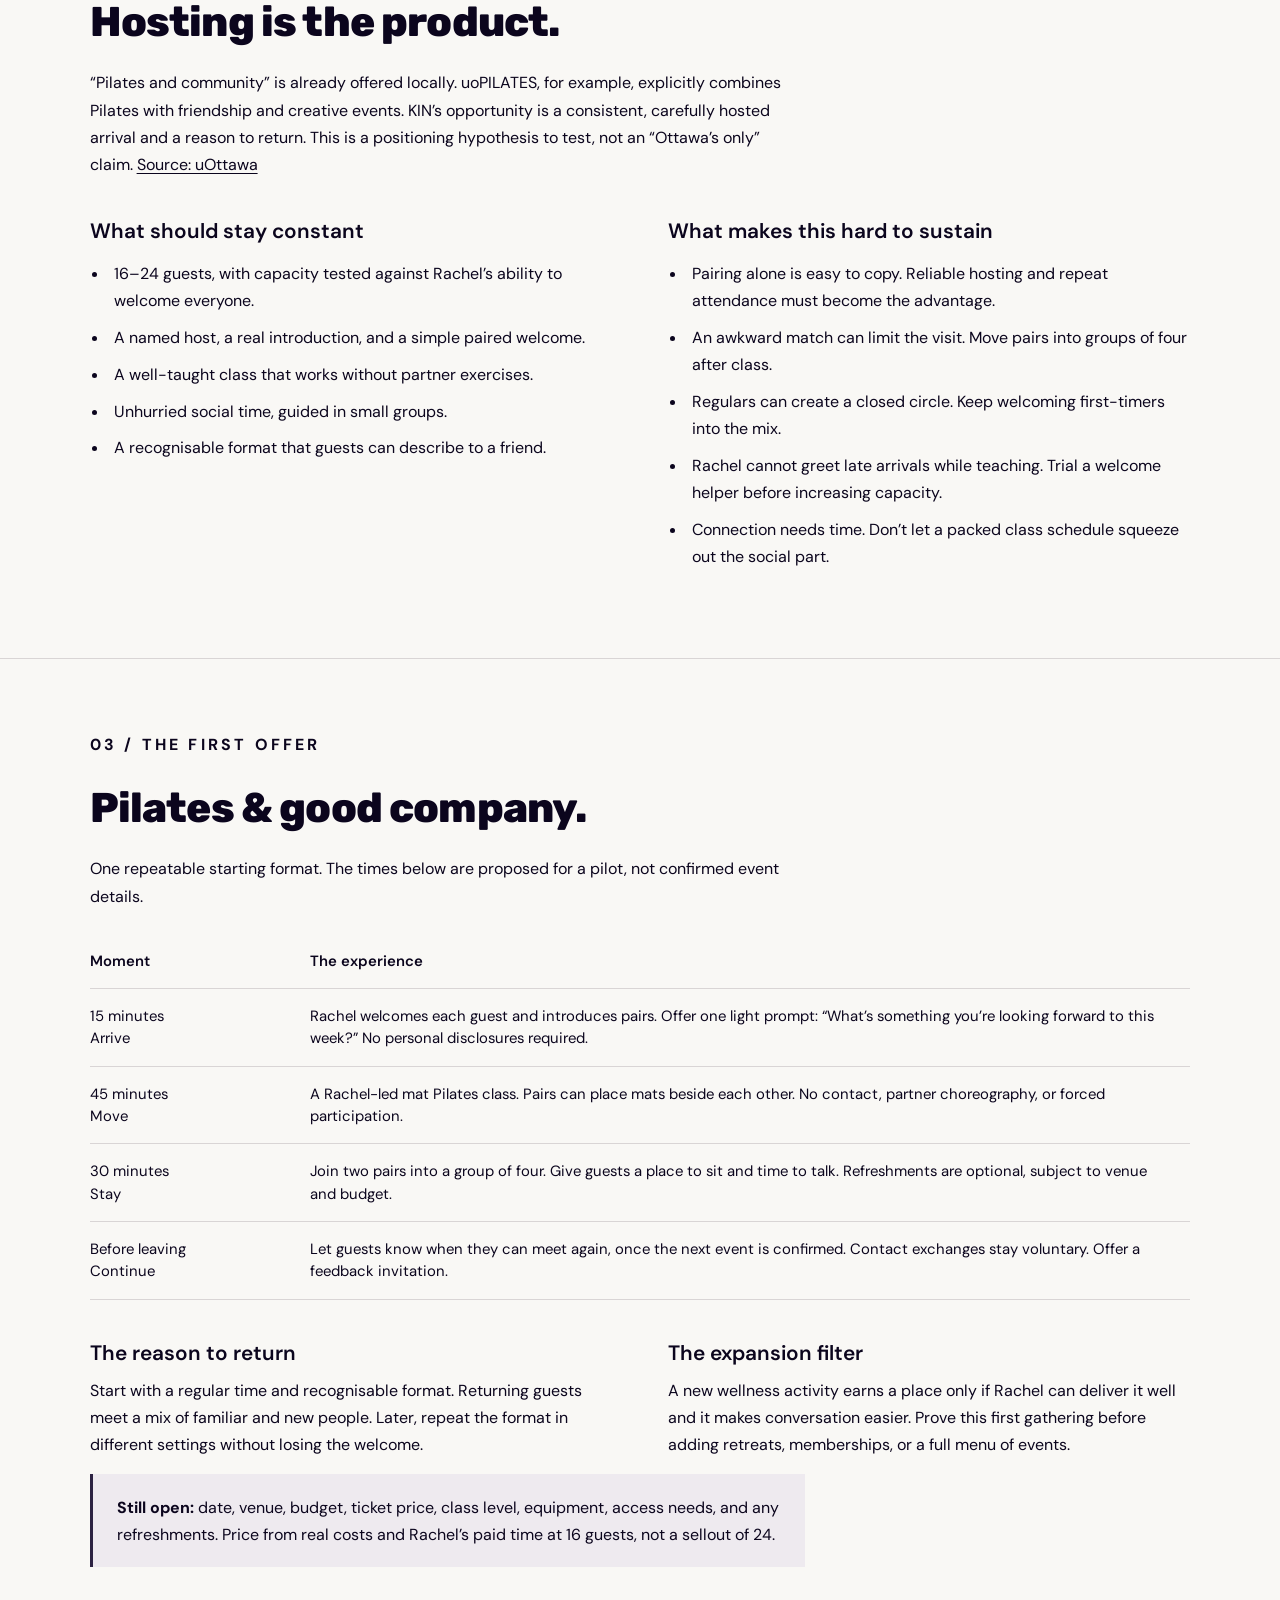
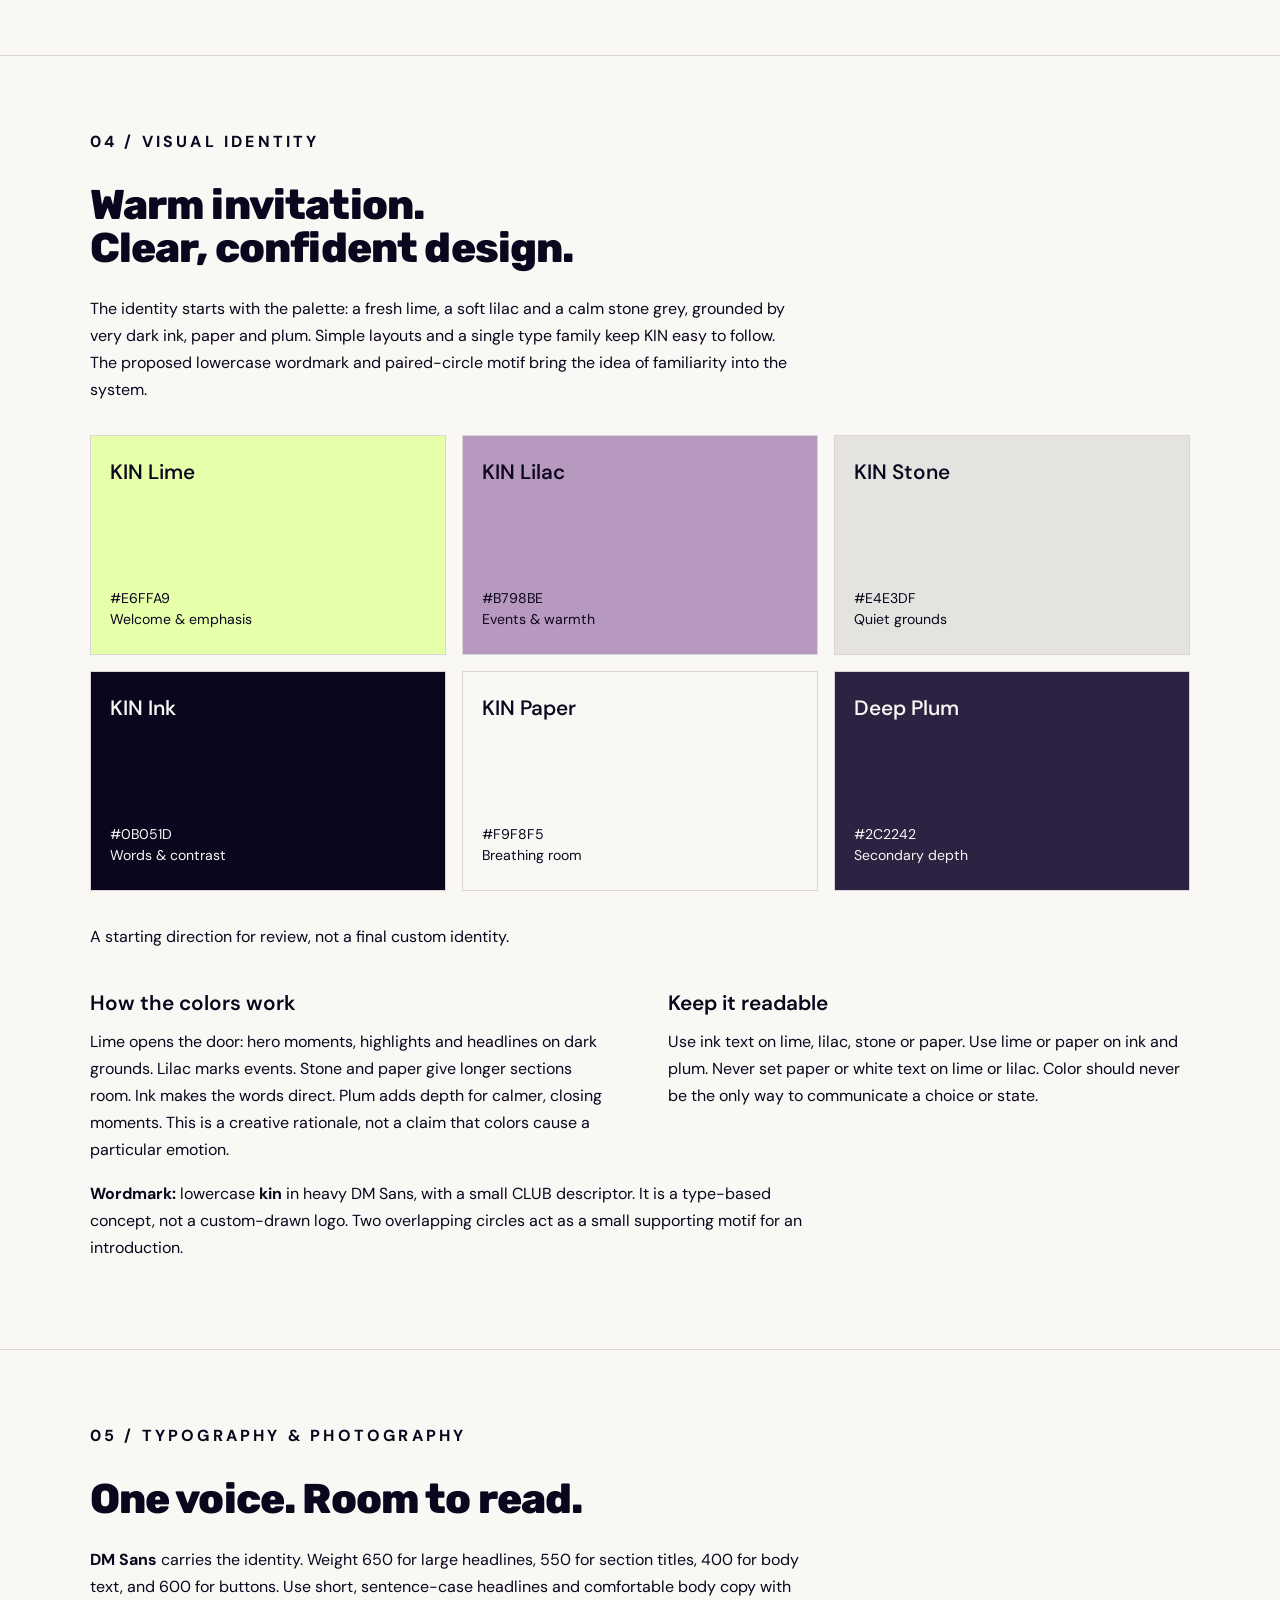
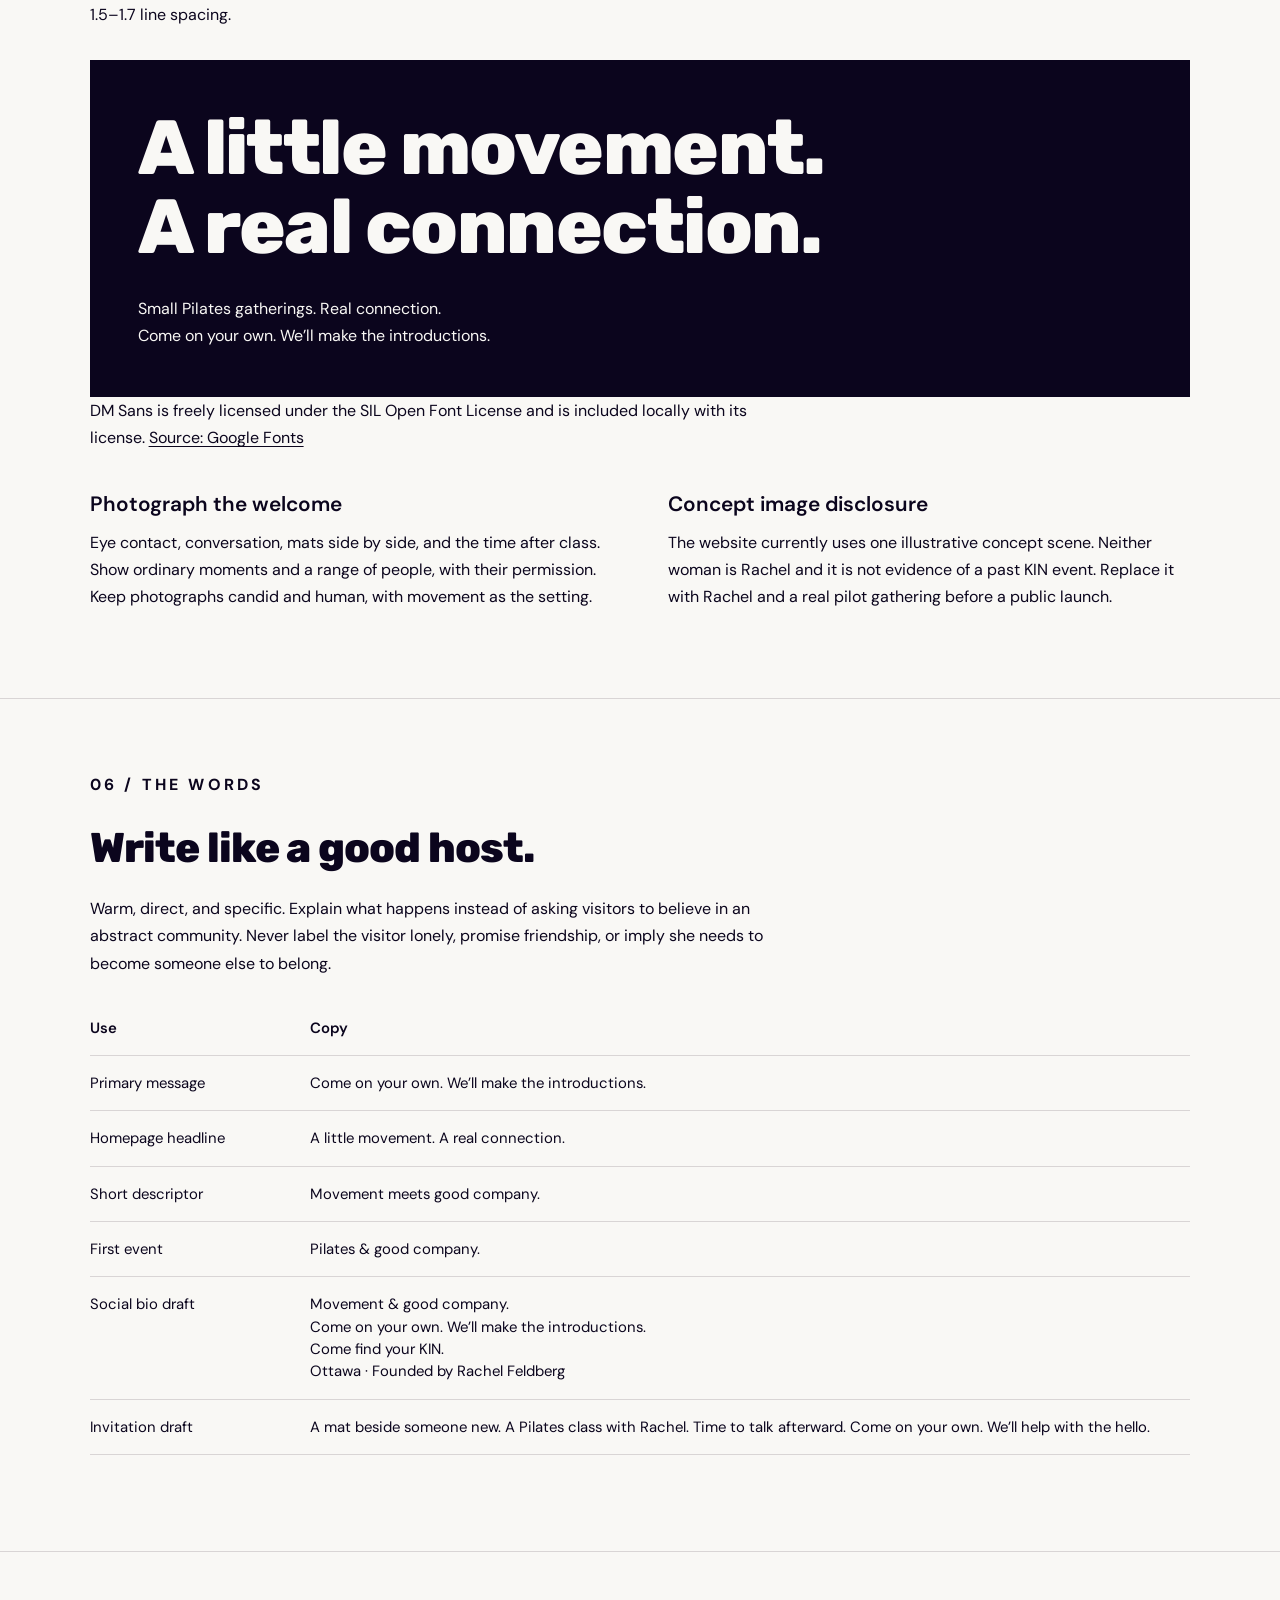
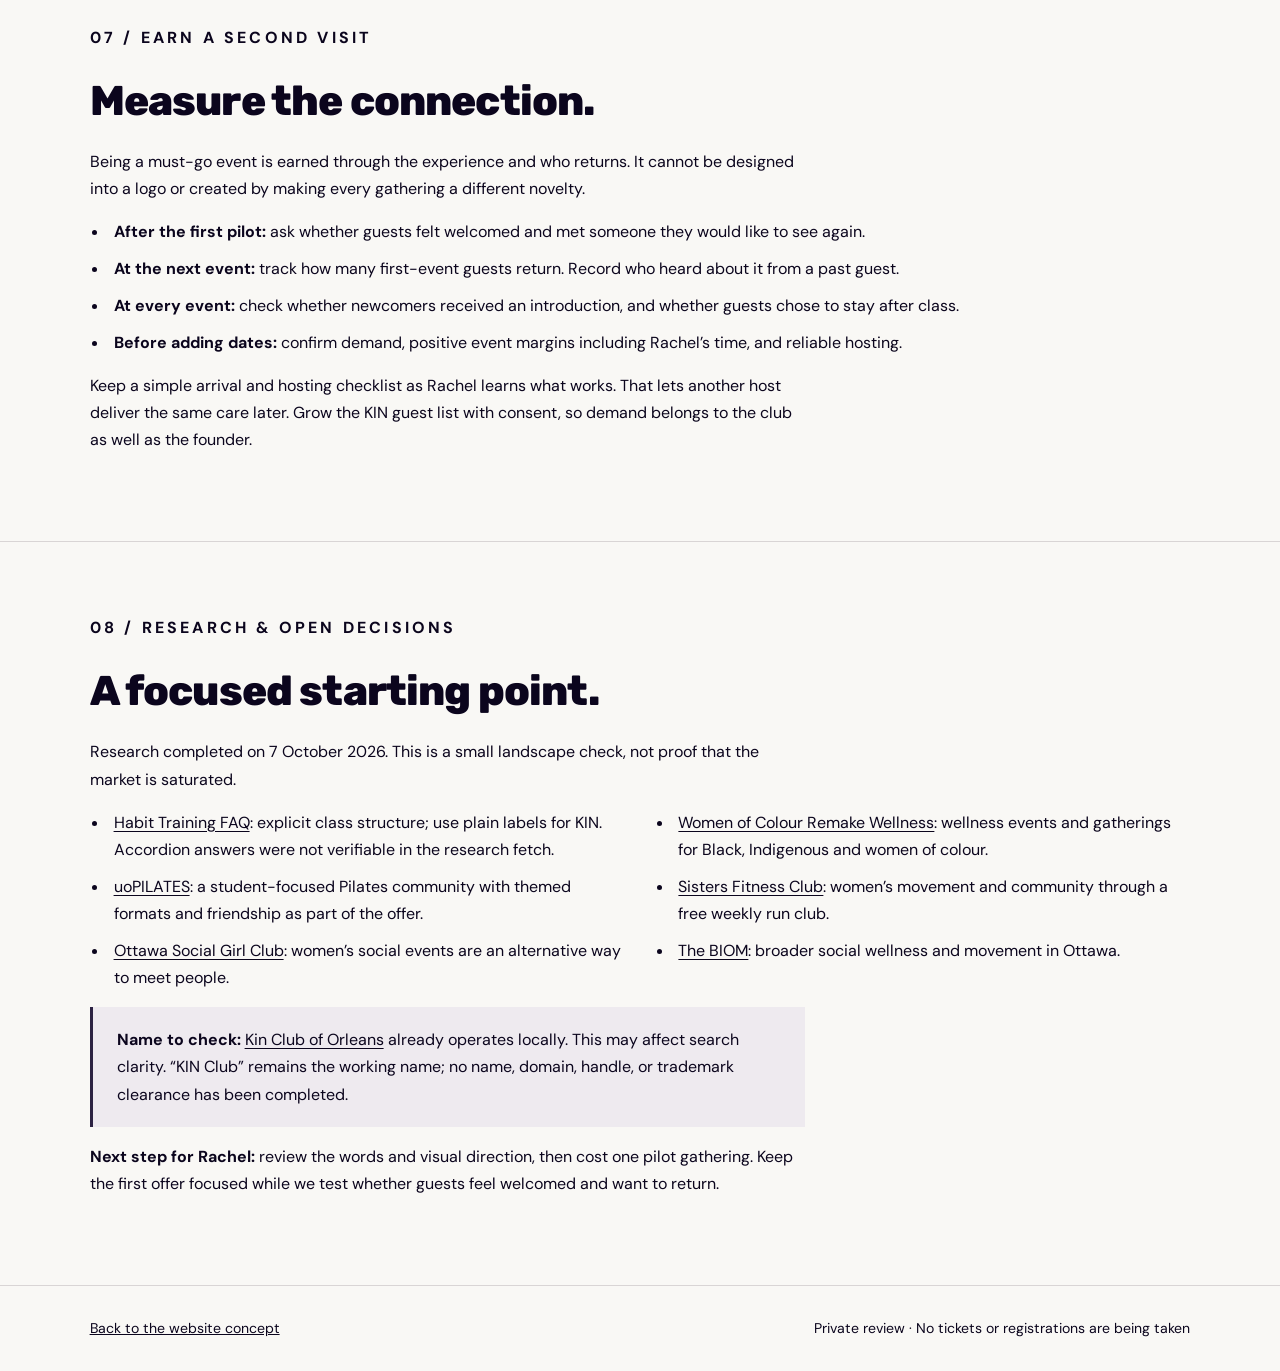
==== commit 573433f3: "Add lime/pink colour switch with pink poster set Co-Authored-By: Claude Opus 5.5 <noreply@anthropic." ====
--- a/brand.html
+++ b/brand.html
@@ -5,7 +5,7 @@
   <title>KIN Club | Brand &amp; experience concept</title>
   <meta name="description" content="A private brand direction for KIN Club: positioning, visual identity, and a small-group Pilates experience designed around meeting people.">
   <link rel="icon" type="image/svg+xml" href="data:image/svg+xml,%3Csvg xmlns='http://www.w3.org/2000/svg' viewBox='0 0 64 64'%3E%3Crect width='64' height='64' rx='16' fill='%23E6FFA9'/%3E%3Ctext x='32' y='47' text-anchor='middle' font-family='Arial,sans-serif' font-weight='900' font-size='48' fill='%230B051D'%3Ek%3C/text%3E%3C/svg%3E">
-  <link rel="preconnect" href="https://fonts.googleapis.com"><link rel="preconnect" href="https://fonts.gstatic.com" crossorigin><link href="https://fonts.googleapis.com/css2?family=Rubik:wght@700;800;900&display=swap" rel="stylesheet"><link rel="stylesheet" href="styles.css">
+  <link rel="preconnect" href="https://fonts.googleapis.com"><link rel="preconnect" href="https://fonts.gstatic.com" crossorigin><link href="https://fonts.googleapis.com/css2?family=Rubik:wght@700;800;900&display=swap" rel="stylesheet"><link rel="stylesheet" href="styles.css"><script src="theme.js"></script>
 </head>
 <body>
   <a class="skip-link" href="#main">Skip to content</a>
@@ -15,7 +15,7 @@
     <section class="brand-section"><p class="eyebrow">01 / The position</p><h2>Make the first hello easier.</h2><p class="large-copy">KIN brings people together through movement and wellness, but the ultimate goal is human connection. The workout, Pilates class, run, hike, coffee or social event is the vehicle for people to meet, connect and build relationships.</p><div class="two-col"><div><h3>The person we’re here for</h3><p>Anyone who wants more people in their life. They might be new to Ottawa, or simply ready for a wider circle. They like the idea of going, but feel unsure about arriving alone.</p></div><div><h3>The promise we can keep</h3><p>You will be welcomed and given an easy way to meet someone. We cannot promise a best friend. We can promise that making the first introduction won’t be left entirely to you.</p></div></div><p><strong>Mission:</strong> Make it easier for people to build connections through movement.</p><h3>KIN = your people.</h3><p>Traditionally, <em>kin</em> means family, the people you are closely connected to.</p><ul><li><strong>KIN = family.</strong> Your people, your community, your sense of belonging.</li><li><strong>KIN = kinesthetic.</strong> Movement, the body, energy, and physical connection.</li><li><strong>KIN = connection.</strong> Meeting new people, building relationships, and shared experiences.</li></ul><p><strong>Brand line:</strong> Come find your KIN.</p></section>
     <section class="brand-section"><p class="eyebrow">02 / The difference has to be delivered</p><h2>Hosting is the product.</h2><p>“Pilates and community” is already offered locally. uoPILATES, for example, explicitly combines Pilates with friendship and creative events. KIN’s opportunity is a consistent, carefully hosted arrival and a reason to return. This is a positioning hypothesis to test, not an “Ottawa’s only” claim. <a href="https://www.uottawa.ca/campus-life/news-all/student-clubs-you-might-know-exist-uottawa">Source: uOttawa</a></p><div class="two-col"><div><h3>What should stay constant</h3><ul><li>16–24 guests, with capacity tested against Rachel’s ability to welcome everyone.</li><li>A named host, a real introduction, and a simple paired welcome.</li><li>A well-taught class that works without partner exercises.</li><li>Unhurried social time, guided in small groups.</li><li>A recognisable format that guests can describe to a friend.</li></ul></div><div><h3>What makes this hard to sustain</h3><ul><li>Pairing alone is easy to copy. Reliable hosting and repeat attendance must become the advantage.</li><li>An awkward match can limit the visit. Move pairs into groups of four after class.</li><li>Regulars can create a closed circle. Keep welcoming first-timers into the mix.</li><li>Rachel cannot greet late arrivals while teaching. Trial a welcome helper before increasing capacity.</li><li>Connection needs time. Don’t let a packed class schedule squeeze out the social part.</li></ul></div></div></section>
     <section class="brand-section"><p class="eyebrow">03 / The first offer</p><h2>Pilates &amp; good company.</h2><p>One repeatable starting format. The times below are proposed for a pilot, not confirmed event details.</p><table><thead><tr><th scope="col">Moment</th><th scope="col">The experience</th></tr></thead><tbody><tr><td>15 minutes<br>Arrive</td><td>Rachel welcomes each guest and introduces pairs. Offer one light prompt: “What’s something you’re looking forward to this week?” No personal disclosures required.</td></tr><tr><td>45 minutes<br>Move</td><td>A Rachel-led mat Pilates class. Pairs can place mats beside each other. No contact, partner choreography, or forced participation.</td></tr><tr><td>30 minutes<br>Stay</td><td>Join two pairs into a group of four. Give guests a place to sit and time to talk. Refreshments are optional, subject to venue and budget.</td></tr><tr><td>Before leaving<br>Continue</td><td>Let guests know when they can meet again, once the next event is confirmed. Contact exchanges stay voluntary. Offer a feedback invitation.</td></tr></tbody></table><div class="two-col"><div><h3>The reason to return</h3><p>Start with a regular time and recognisable format. Returning guests meet a mix of familiar and new people. Later, repeat the format in different settings without losing the welcome.</p></div><div><h3>The expansion filter</h3><p>A new wellness activity earns a place only if Rachel can deliver it well and it makes conversation easier. Prove this first gathering before adding retreats, memberships, or a full menu of events.</p></div></div><p class="note"><strong>Still open:</strong> date, venue, budget, ticket price, class level, equipment, access needs, and any refreshments. Price from real costs and Rachel’s paid time at 16 guests, not a sellout of 24.</p></section>
-    <section class="brand-section"><p class="eyebrow">04 / Visual identity</p><h2>Warm invitation.<br>Clear, confident design.</h2><p>The identity starts with the palette: a fresh lime, a soft lilac and a calm stone grey, grounded by very dark ink, paper and plum. Simple layouts and a single type family keep KIN easy to follow. The proposed lowercase wordmark and paired-circle motif bring the idea of familiarity into the system.</p><div class="swatches"><div class="swatch swatch-lime"><span>KIN Lime</span><small>#E6FFA9<br>Welcome &amp; emphasis</small></div><div class="swatch swatch-lilac"><span>KIN Lilac</span><small>#B798BE<br>Events &amp; warmth</small></div><div class="swatch swatch-stone"><span>KIN Stone</span><small>#E4E3DF<br>Quiet grounds</small></div><div class="swatch swatch-ink"><span>KIN Ink</span><small>#0B051D<br>Words &amp; contrast</small></div><div class="swatch swatch-paper"><span>KIN Paper</span><small>#F9F8F5<br>Breathing room</small></div><div class="swatch swatch-plum"><span>Deep Plum</span><small>#2C2242<br>Secondary depth</small></div></div><p>A starting direction for review, not a final custom identity.</p><div class="two-col"><div><h3>How the colors work</h3><p>Lime opens the door: hero moments, highlights and headlines on dark grounds. Lilac marks events. Stone and paper give longer sections room. Ink makes the words direct. Plum adds depth for calmer, closing moments. This is a creative rationale, not a claim that colors cause a particular emotion.</p></div><div><h3>Keep it readable</h3><p>Use ink text on lime, lilac, stone or paper. Use lime or paper on ink and plum. Never set paper or white text on lime or lilac. Color should never be the only way to communicate a choice or state.</p></div></div><p><strong>Wordmark:</strong> lowercase <strong>kin</strong> in heavy DM Sans, with a small CLUB descriptor. It is a type-based concept, not a custom-drawn logo. Two overlapping circles act as a small supporting motif for an introduction.</p></section>
+    <section class="brand-section"><p class="eyebrow">04 / Visual identity</p><h2>Warm invitation.<br>Clear, confident design.</h2><p>The identity starts with the palette: a fresh lime, a soft lilac and a calm stone grey, grounded by very dark ink, paper and plum. Simple layouts and a single type family keep KIN easy to follow. The proposed lowercase wordmark and paired-circle motif bring the idea of familiarity into the system.</p><div class="swatches only-lime"><div class="swatch swatch-lime"><span>KIN Lime</span><small>#E6FFA9<br>Welcome &amp; emphasis</small></div><div class="swatch swatch-lilac"><span>KIN Lilac</span><small>#B798BE<br>Events &amp; warmth</small></div><div class="swatch swatch-stone"><span>KIN Stone</span><small>#E4E3DF<br>Quiet grounds</small></div><div class="swatch swatch-ink"><span>KIN Ink</span><small>#0B051D<br>Words &amp; contrast</small></div><div class="swatch swatch-paper"><span>KIN Paper</span><small>#F9F8F5<br>Breathing room</small></div><div class="swatch swatch-plum"><span>Deep Plum</span><small>#2C2242<br>Secondary depth</small></div></div><div class="swatches only-pink"><div class="swatch" style="background:#FFA8CD"><span>KIN Pink</span><small>#FFA8CD<br>Welcome &amp; emphasis</small></div><div class="swatch swatch-ink"><span>KIN Ink</span><small>#0B051D<br>Words &amp; contrast</small></div><div class="swatch swatch-paper"><span>KIN Paper</span><small>#F9F8F5<br>Breathing room</small></div><div class="swatch swatch-plum"><span>Deep Plum</span><small>#2C2242<br>Secondary depth</small></div></div><p>A starting direction for review, not a final custom identity.</p><div class="two-col"><div><h3>How the colors work</h3><p>Lime opens the door: hero moments, highlights and headlines on dark grounds. Lilac marks events. Stone and paper give longer sections room. Ink makes the words direct. Plum adds depth for calmer, closing moments. This is a creative rationale, not a claim that colors cause a particular emotion.</p></div><div><h3>Keep it readable</h3><p>Use ink text on lime, lilac, stone or paper. Use lime or paper on ink and plum. Never set paper or white text on lime or lilac. Color should never be the only way to communicate a choice or state.</p></div></div><p><strong>Wordmark:</strong> lowercase <strong>kin</strong> in heavy DM Sans, with a small CLUB descriptor. It is a type-based concept, not a custom-drawn logo. Two overlapping circles act as a small supporting motif for an introduction.</p></section>
     <section class="brand-section"><p class="eyebrow">05 / Typography &amp; photography</p><h2>One voice. Room to read.</h2><p><strong>DM Sans</strong> carries the identity. Weight 650 for large headlines, 550 for section titles, 400 for body text, and 600 for buttons. Use short, sentence-case headlines and comfortable body copy with 1.5–1.7 line spacing.</p><div class="type-specimen"><p>A little movement.<br>A real connection.</p><p>Small Pilates gatherings. Real connection.<br>Come on your own. We’ll make the introductions.</p></div><p>DM Sans is freely licensed under the SIL Open Font License and is included locally with its license. <a href="https://github.com/google/fonts/tree/main/ofl/dmsans">Source: Google Fonts</a></p><div class="two-col"><div><h3>Photograph the welcome</h3><p>Eye contact, conversation, mats side by side, and the time after class. Show ordinary moments and a range of people, with their permission. Keep photographs candid and human, with movement as the setting.</p></div><div><h3>Concept image disclosure</h3><p>The website currently uses one illustrative concept scene. Neither woman is Rachel and it is not evidence of a past KIN event. Replace it with Rachel and a real pilot gathering before a public launch.</p></div></div></section>
     <section class="brand-section"><p class="eyebrow">06 / The words</p><h2>Write like a good host.</h2><p>Warm, direct, and specific. Explain what happens instead of asking visitors to believe in an abstract community. Never label the visitor lonely, promise friendship, or imply she needs to become someone else to belong.</p><table><thead><tr><th scope="col">Use</th><th scope="col">Copy</th></tr></thead><tbody><tr><td>Primary message</td><td>Come on your own. We’ll make the introductions.</td></tr><tr><td>Homepage headline</td><td>A little movement. A real connection.</td></tr><tr><td>Short descriptor</td><td>Movement meets good company.</td></tr><tr><td>First event</td><td>Pilates &amp; good company.</td></tr><tr><td>Social bio draft</td><td>Movement &amp; good company.<br>Come on your own. We’ll make the introductions.<br>Come find your KIN.<br>Ottawa · Founded by Rachel Feldberg</td></tr><tr><td>Invitation draft</td><td>A mat beside someone new. A Pilates class with Rachel. Time to talk afterward. Come on your own. We’ll help with the hello.</td></tr></tbody></table></section>
     <section class="brand-section"><p class="eyebrow">07 / Earn a second visit</p><h2>Measure the connection.</h2><p>Being a must-go event is earned through the experience and who returns. It cannot be designed into a logo or created by making every gathering a different novelty.</p><ul><li><strong>After the first pilot:</strong> ask whether guests felt welcomed and met someone they would like to see again.</li><li><strong>At the next event:</strong> track how many first-event guests return. Record who heard about it from a past guest.</li><li><strong>At every event:</strong> check whether newcomers received an introduction, and whether guests chose to stay after class.</li><li><strong>Before adding dates:</strong> confirm demand, positive event margins including Rachel’s time, and reliable hosting.</li></ul><p>Keep a simple arrival and hosting checklist as Rachel learns what works. That lets another host deliver the same care later. Grow the KIN guest list with consent, so demand belongs to the club as well as the founder.</p></section>
--- a/styles.css
+++ b/styles.css
@@ -104,3 +104,17 @@
 .footer-mark span{font-family:var(--font);font-size:clamp(.9rem,1.6vw,1.6rem);letter-spacing:.32em;text-transform:uppercase;font-weight:700;margin:1.2rem 0 0 .3em}
 .footer-mark .kin-icon{width:clamp(5rem,14vw,14rem);height:auto;margin:0 0 1.2rem .4rem}
 @media(max-width:650px){.wordmark{font-size:2.2rem}.wordmark span{font-size:.62rem}}
+/* Colour switch: lime (current) vs pink (original) */
+html[data-theme="pink"]{--pink:#FFA8CD}
+html[data-theme="pink"] .gathering{background:#FFA8CD}
+html[data-theme="pink"] .belonging{background:var(--ink)}
+html[data-theme="pink"] .closing-cta{background:var(--paper);border-top:1px solid var(--line)}
+html[data-theme="pink"] .swatch-lime{background:#FFA8CD}
+.only-pink{display:none}html[data-theme="pink"] .only-pink{display:grid}html[data-theme="pink"] .only-lime{display:none}
+.theme-switch{position:fixed;right:1rem;bottom:1rem;z-index:50;display:flex;align-items:center;gap:.25rem;background:var(--ink);color:var(--paper);padding:.35rem;border-radius:999px;box-shadow:0 8px 24px rgba(11,5,29,.25);font-size:.8125rem}
+.theme-switch span{padding:0 .6rem 0 .7rem;letter-spacing:.14em;text-transform:uppercase;font-weight:700;font-size:.6875rem}
+.theme-switch button{display:flex;align-items:center;gap:.45rem;min-height:40px;padding:0 .9rem;border:0;border-radius:999px;background:transparent;color:var(--paper);font-weight:600;cursor:pointer}
+.theme-switch button i{width:.85rem;height:.85rem;border-radius:50%;display:block}
+.theme-switch button[aria-pressed="true"]{background:var(--paper);color:var(--ink)}
+.theme-switch button:focus-visible{outline:2px solid var(--pink);outline-offset:2px}
+@media(max-width:650px){.theme-switch span{display:none}.theme-switch{right:.75rem;bottom:.75rem}}
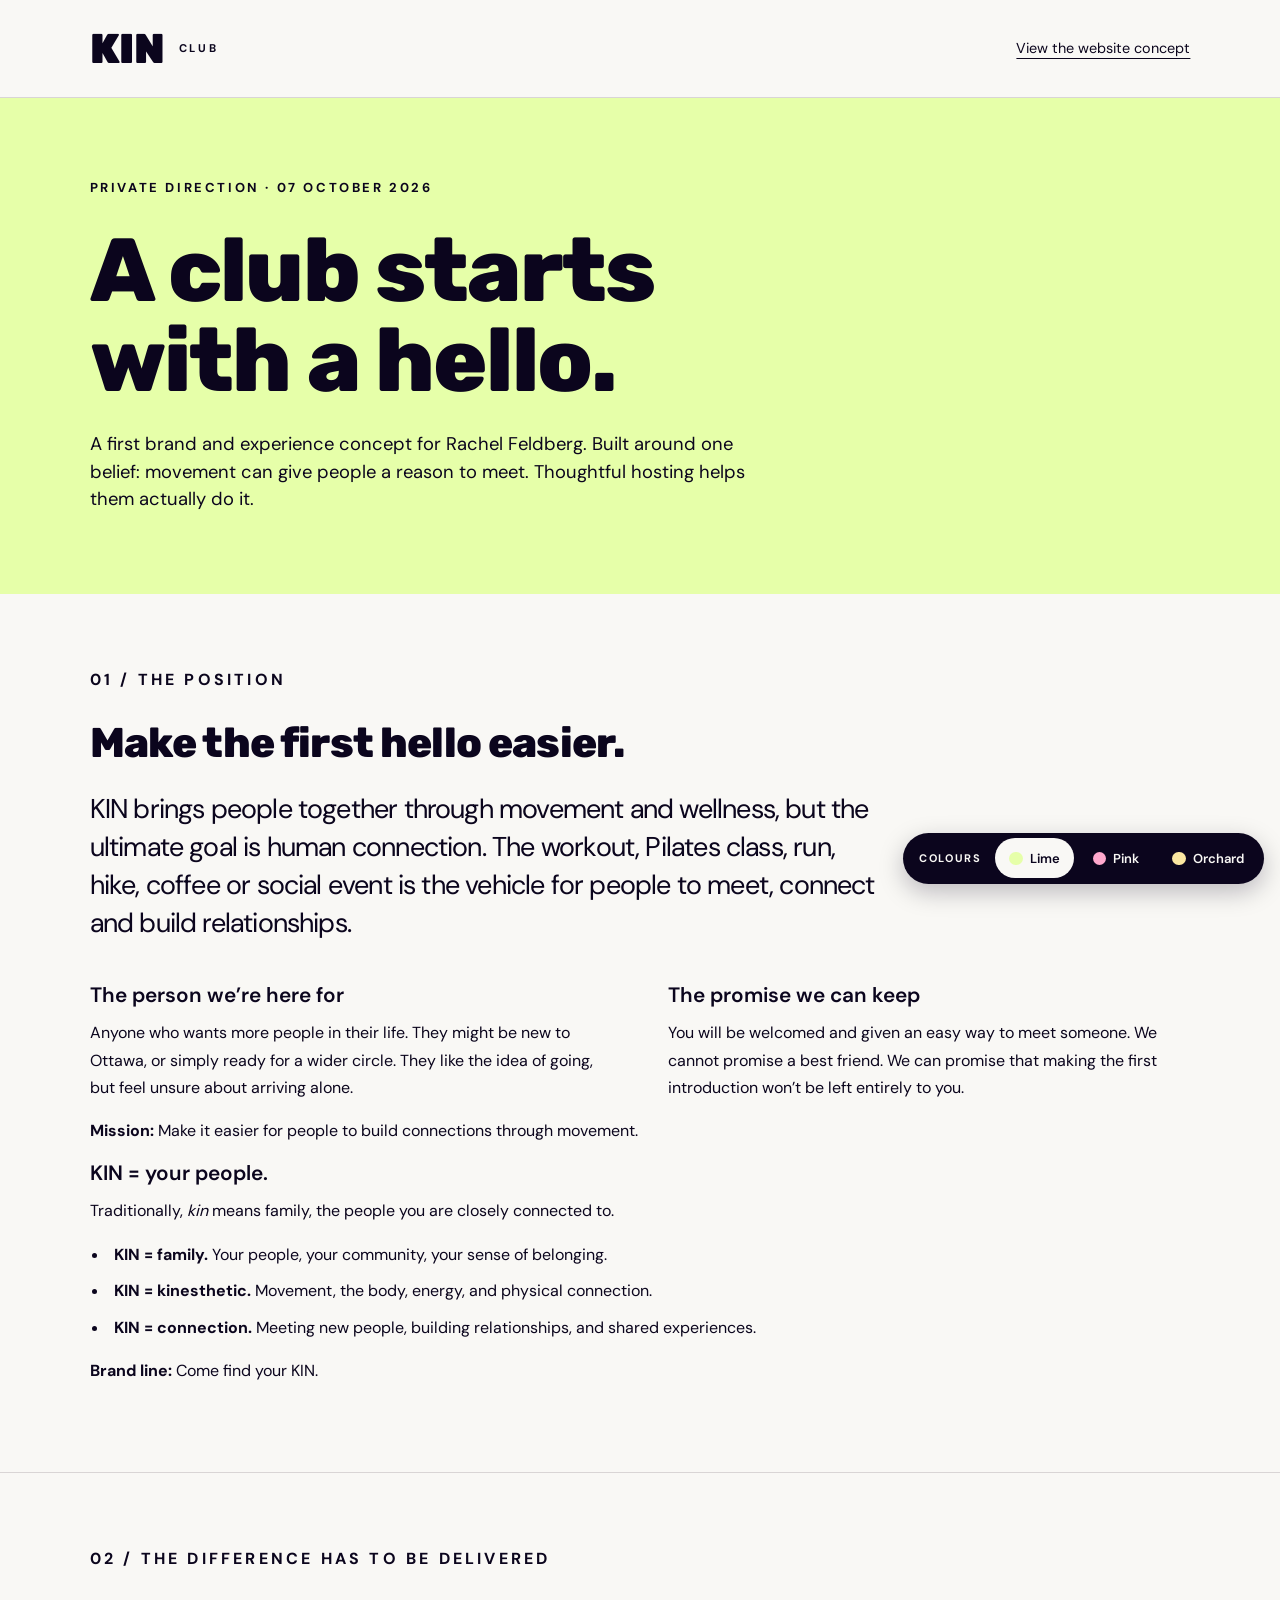
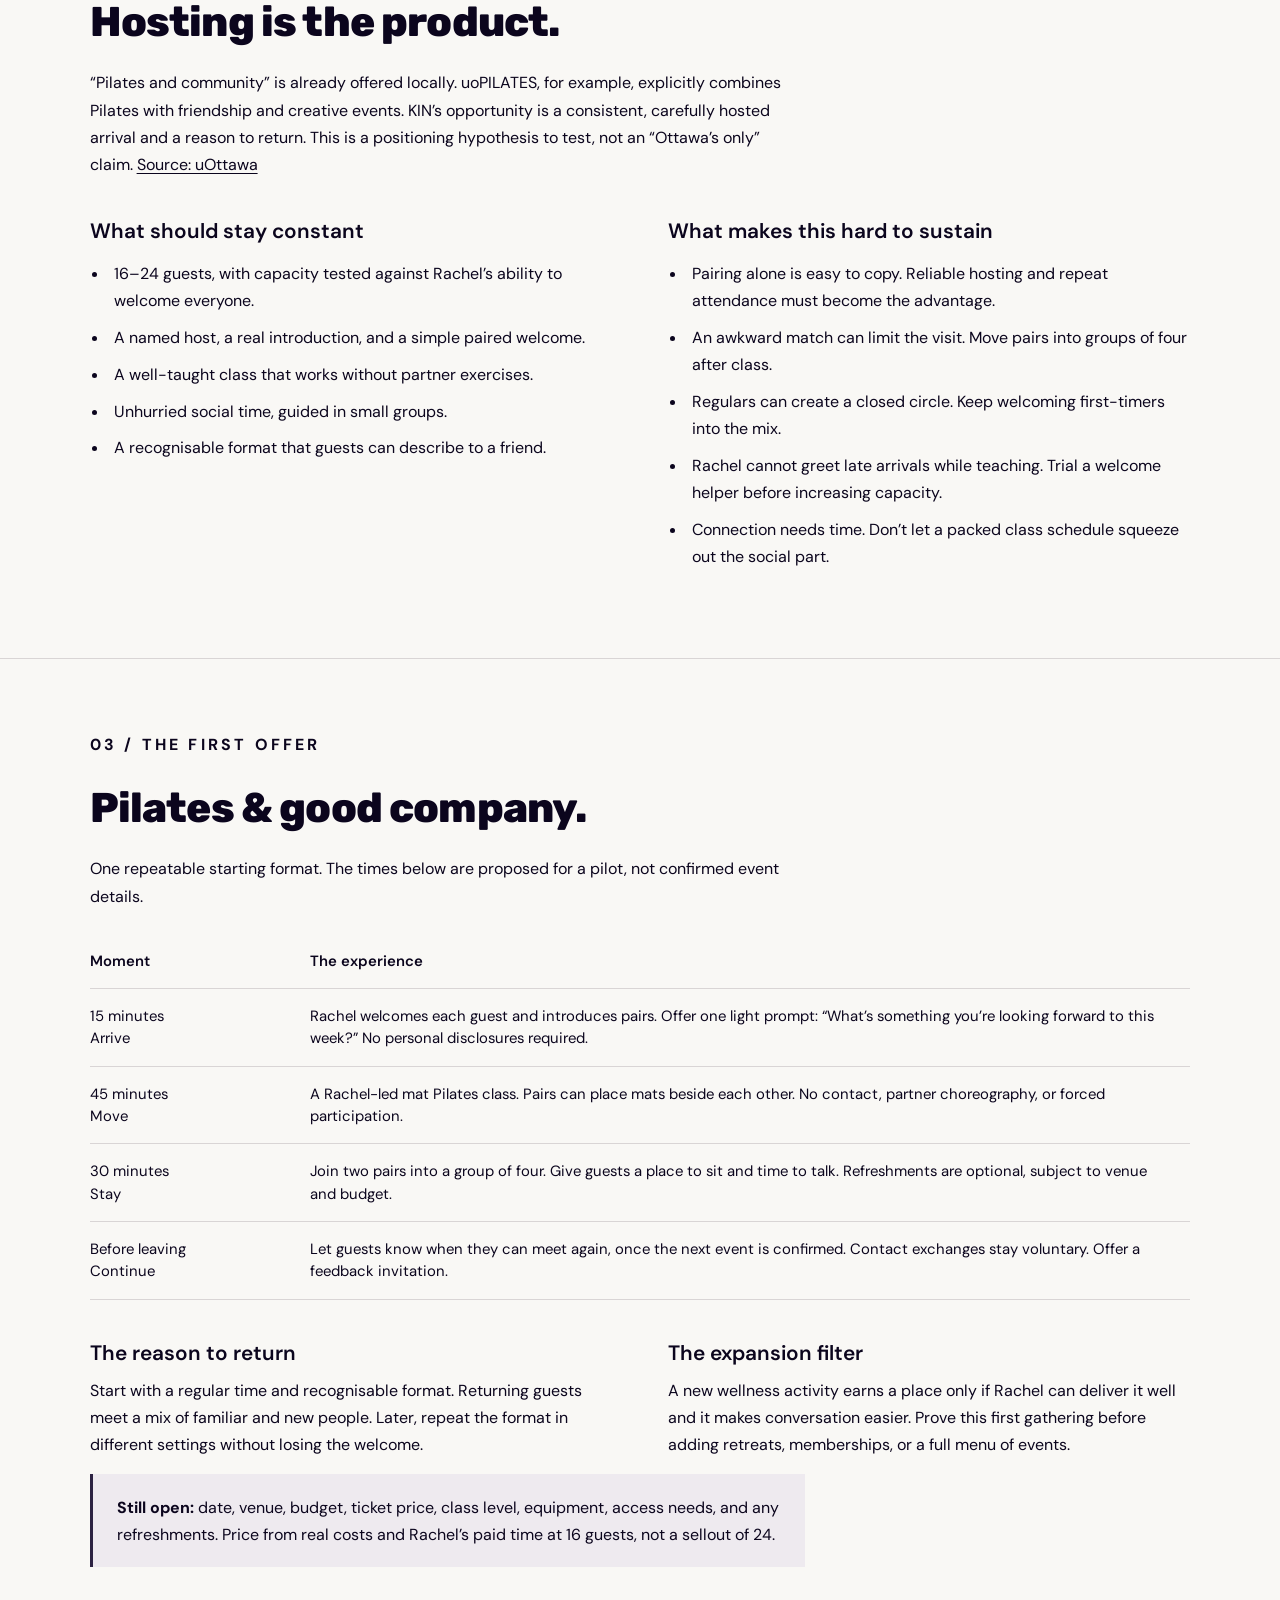
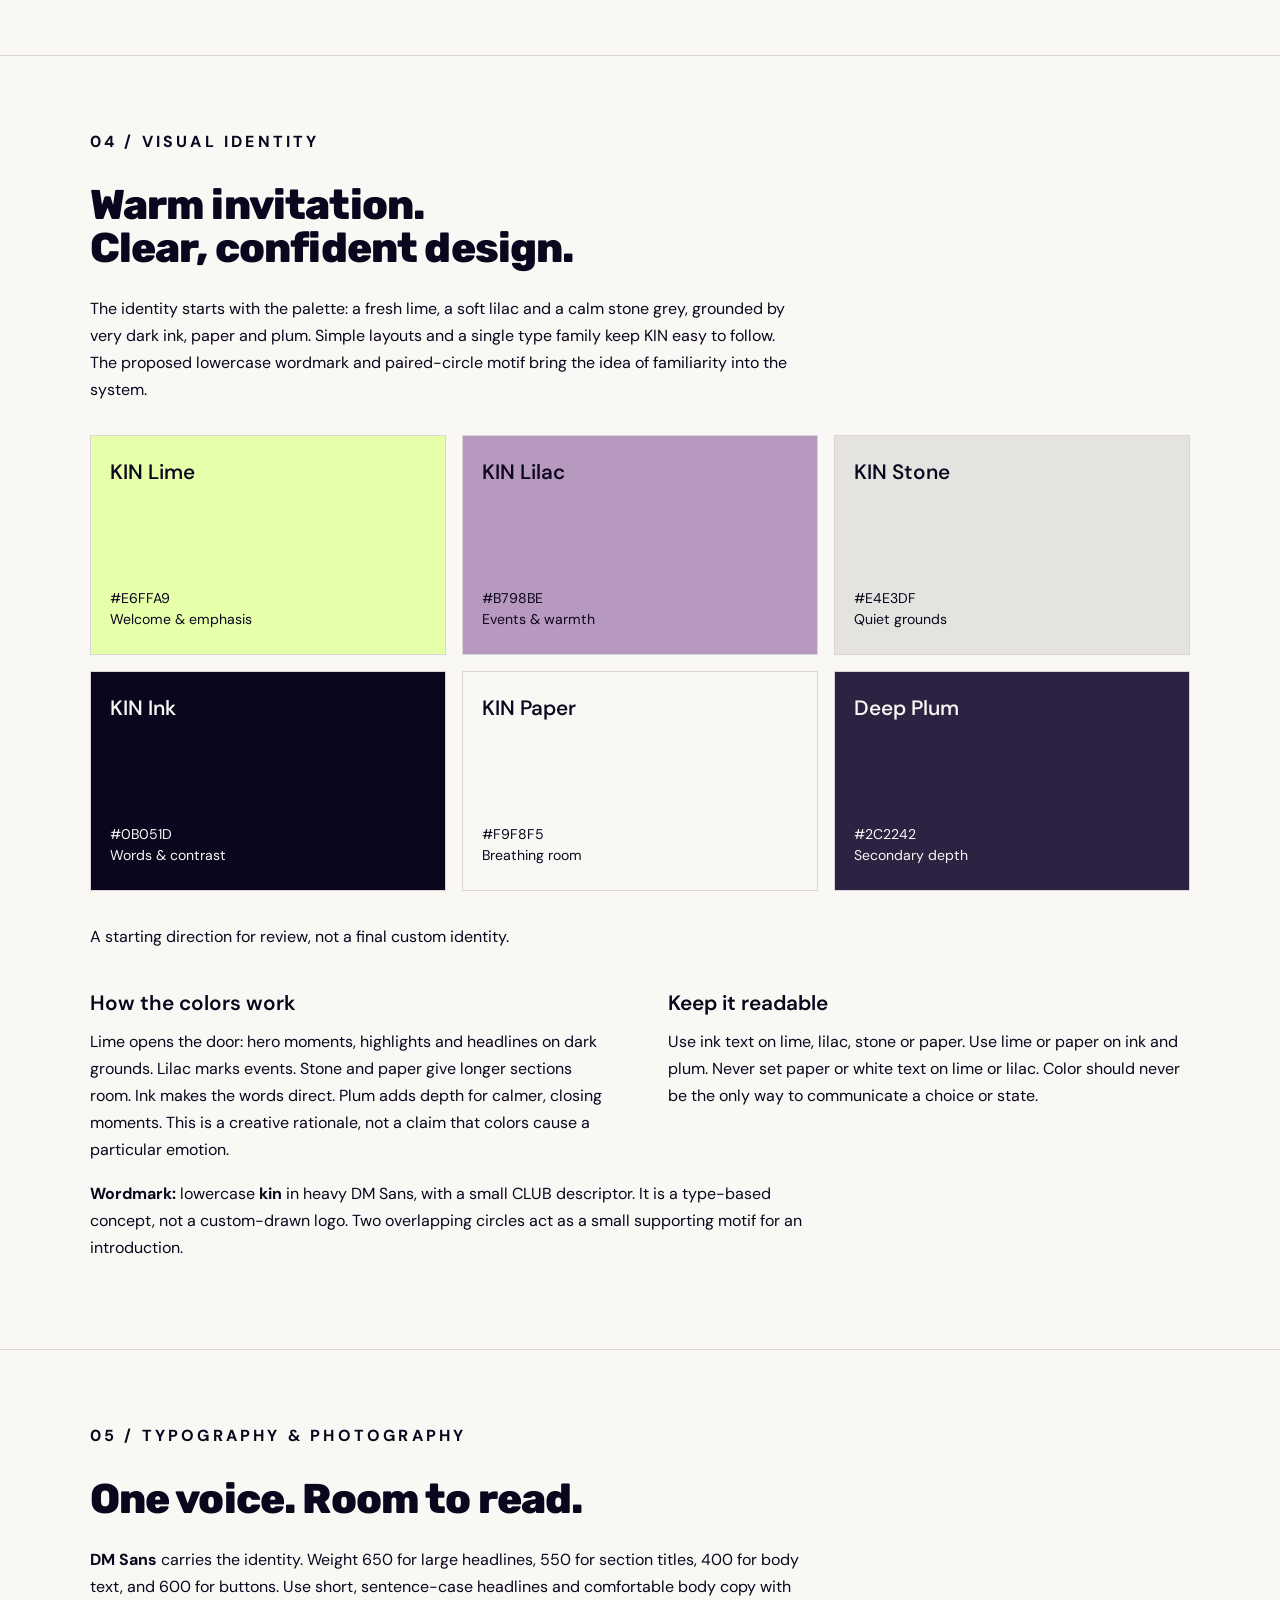
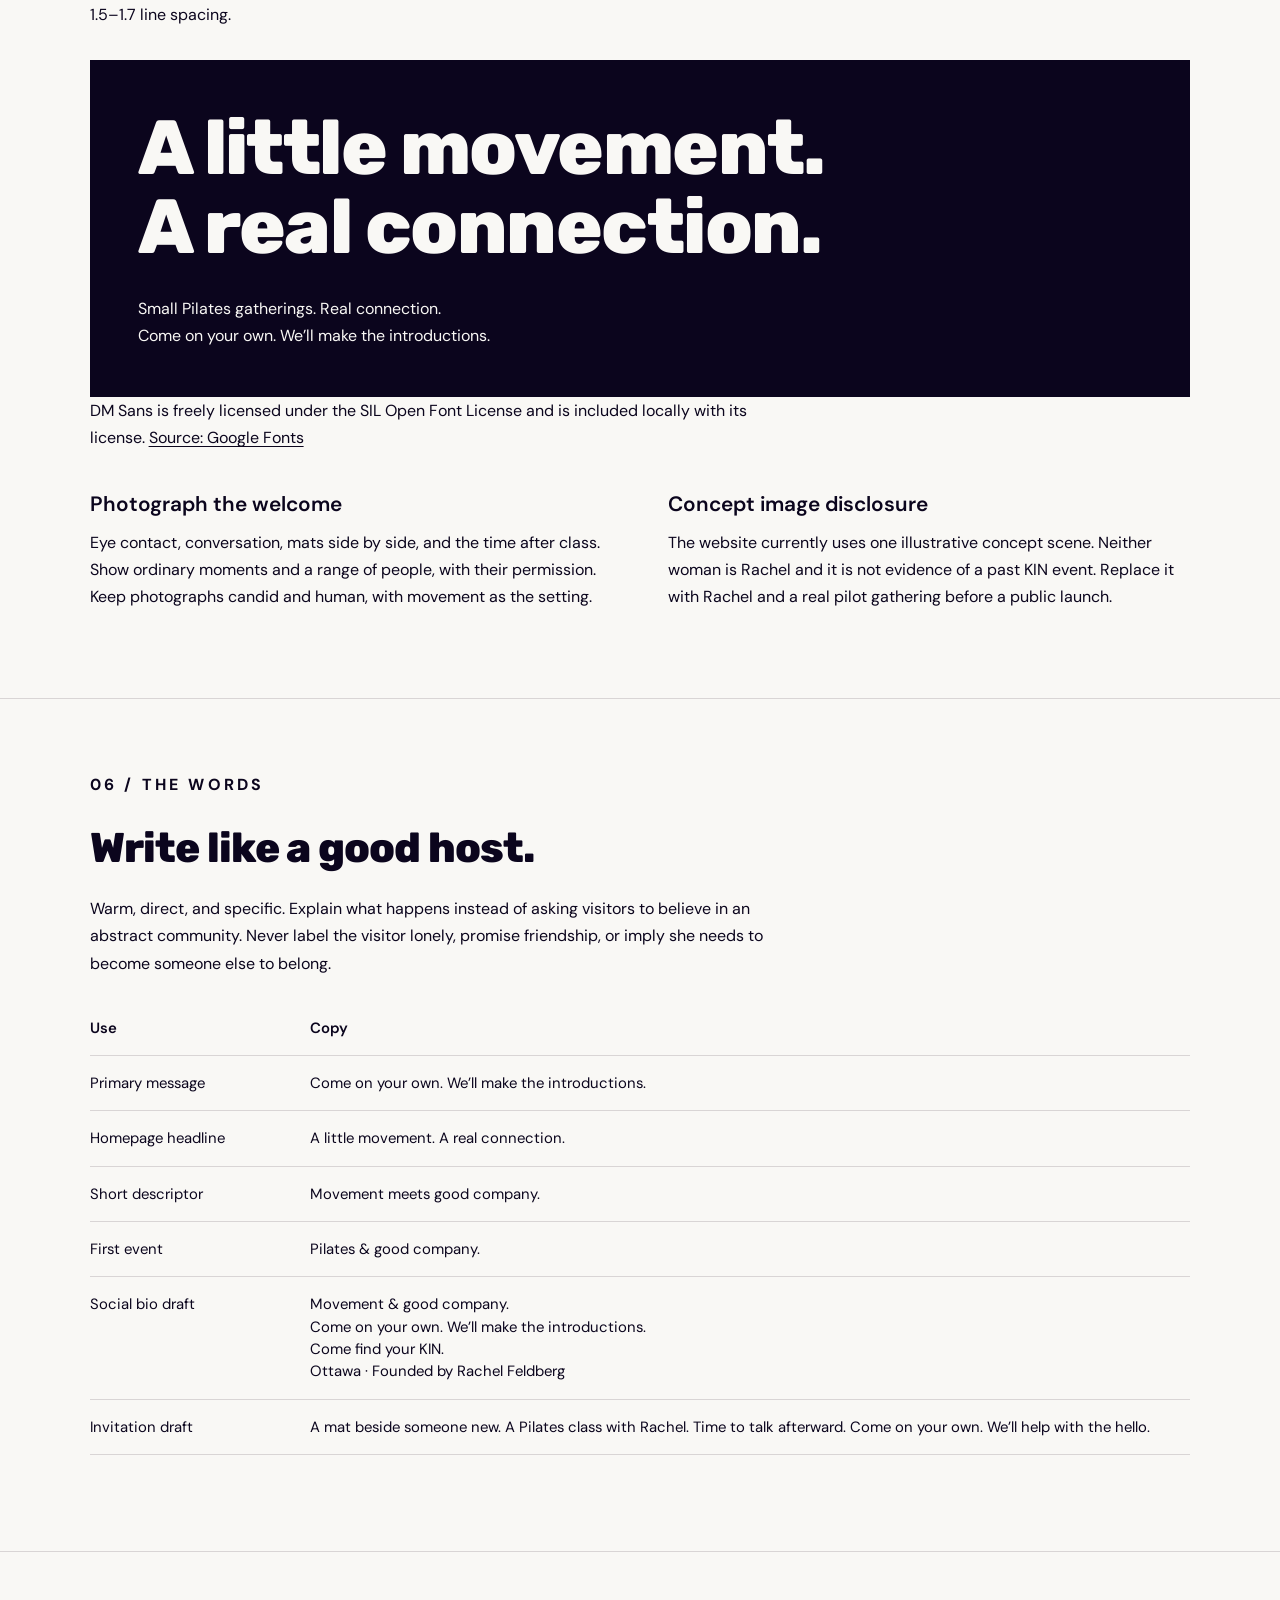
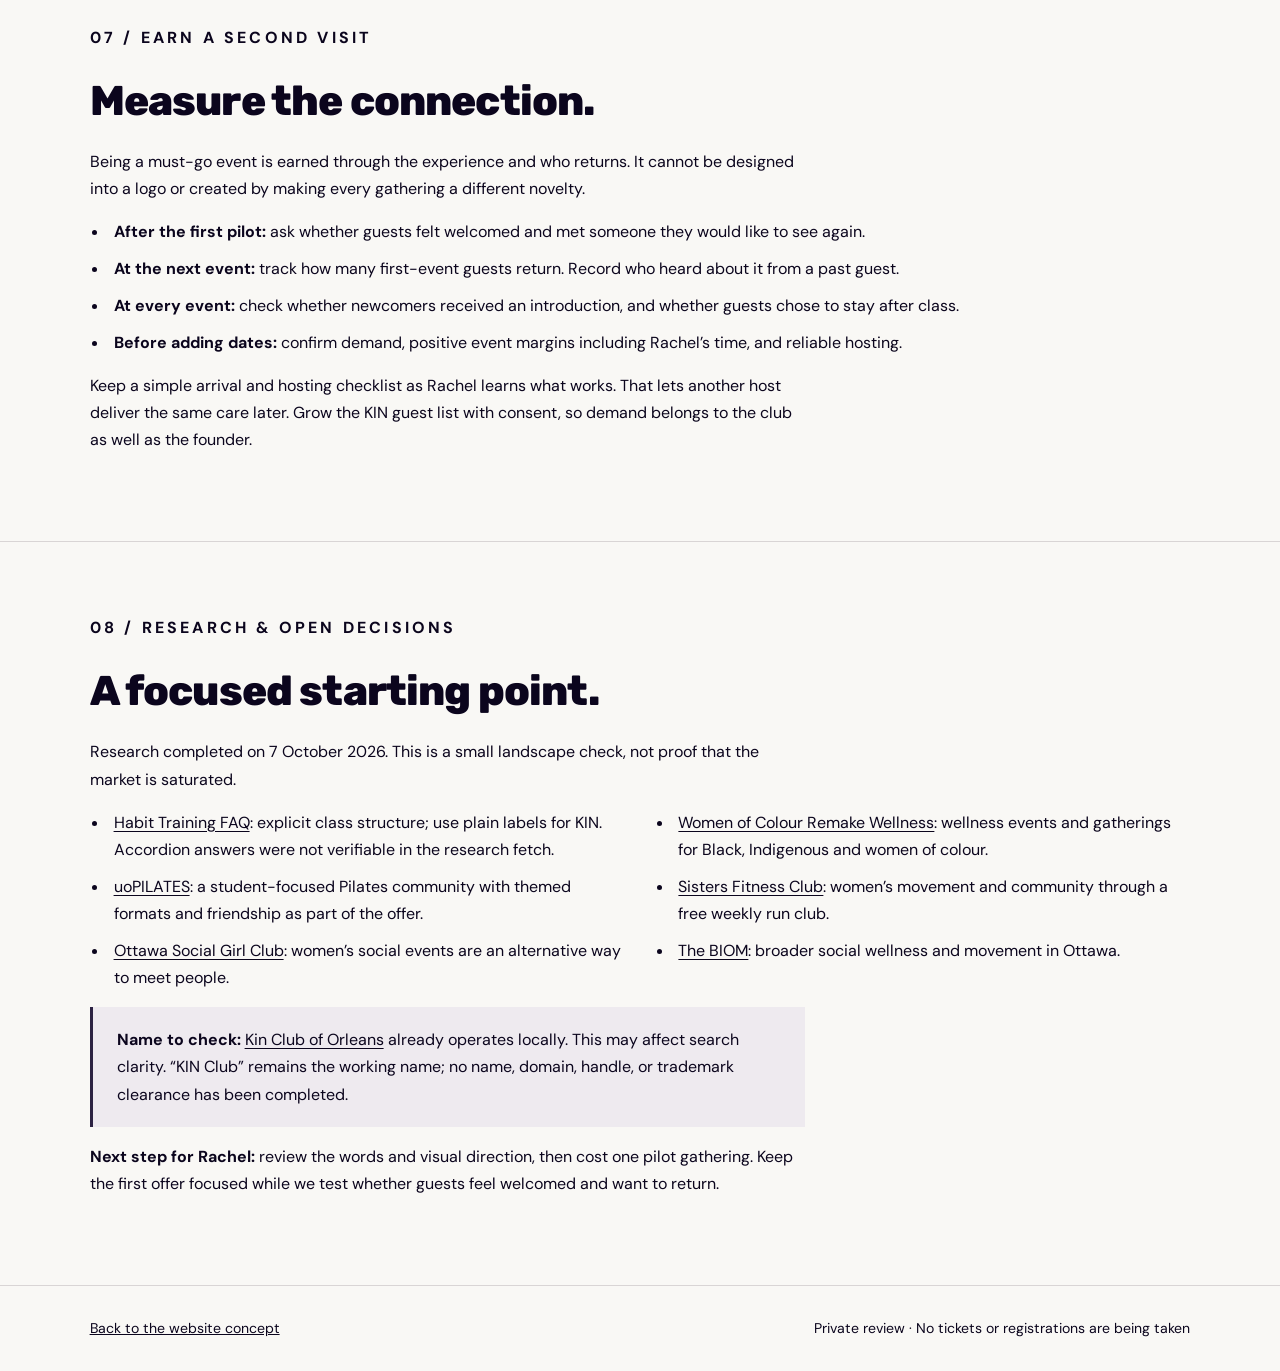
==== commit 55fcc7ad: "Add Orchard as a third colour option Co-Authored-By: Claude Opus 5.5 <noreply@anthropic.com>" ====
--- a/brand.html
+++ b/brand.html
@@ -15,7 +15,7 @@
     <section class="brand-section"><p class="eyebrow">01 / The position</p><h2>Make the first hello easier.</h2><p class="large-copy">KIN brings people together through movement and wellness, but the ultimate goal is human connection. The workout, Pilates class, run, hike, coffee or social event is the vehicle for people to meet, connect and build relationships.</p><div class="two-col"><div><h3>The person we’re here for</h3><p>Anyone who wants more people in their life. They might be new to Ottawa, or simply ready for a wider circle. They like the idea of going, but feel unsure about arriving alone.</p></div><div><h3>The promise we can keep</h3><p>You will be welcomed and given an easy way to meet someone. We cannot promise a best friend. We can promise that making the first introduction won’t be left entirely to you.</p></div></div><p><strong>Mission:</strong> Make it easier for people to build connections through movement.</p><h3>KIN = your people.</h3><p>Traditionally, <em>kin</em> means family, the people you are closely connected to.</p><ul><li><strong>KIN = family.</strong> Your people, your community, your sense of belonging.</li><li><strong>KIN = kinesthetic.</strong> Movement, the body, energy, and physical connection.</li><li><strong>KIN = connection.</strong> Meeting new people, building relationships, and shared experiences.</li></ul><p><strong>Brand line:</strong> Come find your KIN.</p></section>
     <section class="brand-section"><p class="eyebrow">02 / The difference has to be delivered</p><h2>Hosting is the product.</h2><p>“Pilates and community” is already offered locally. uoPILATES, for example, explicitly combines Pilates with friendship and creative events. KIN’s opportunity is a consistent, carefully hosted arrival and a reason to return. This is a positioning hypothesis to test, not an “Ottawa’s only” claim. <a href="https://www.uottawa.ca/campus-life/news-all/student-clubs-you-might-know-exist-uottawa">Source: uOttawa</a></p><div class="two-col"><div><h3>What should stay constant</h3><ul><li>16–24 guests, with capacity tested against Rachel’s ability to welcome everyone.</li><li>A named host, a real introduction, and a simple paired welcome.</li><li>A well-taught class that works without partner exercises.</li><li>Unhurried social time, guided in small groups.</li><li>A recognisable format that guests can describe to a friend.</li></ul></div><div><h3>What makes this hard to sustain</h3><ul><li>Pairing alone is easy to copy. Reliable hosting and repeat attendance must become the advantage.</li><li>An awkward match can limit the visit. Move pairs into groups of four after class.</li><li>Regulars can create a closed circle. Keep welcoming first-timers into the mix.</li><li>Rachel cannot greet late arrivals while teaching. Trial a welcome helper before increasing capacity.</li><li>Connection needs time. Don’t let a packed class schedule squeeze out the social part.</li></ul></div></div></section>
     <section class="brand-section"><p class="eyebrow">03 / The first offer</p><h2>Pilates &amp; good company.</h2><p>One repeatable starting format. The times below are proposed for a pilot, not confirmed event details.</p><table><thead><tr><th scope="col">Moment</th><th scope="col">The experience</th></tr></thead><tbody><tr><td>15 minutes<br>Arrive</td><td>Rachel welcomes each guest and introduces pairs. Offer one light prompt: “What’s something you’re looking forward to this week?” No personal disclosures required.</td></tr><tr><td>45 minutes<br>Move</td><td>A Rachel-led mat Pilates class. Pairs can place mats beside each other. No contact, partner choreography, or forced participation.</td></tr><tr><td>30 minutes<br>Stay</td><td>Join two pairs into a group of four. Give guests a place to sit and time to talk. Refreshments are optional, subject to venue and budget.</td></tr><tr><td>Before leaving<br>Continue</td><td>Let guests know when they can meet again, once the next event is confirmed. Contact exchanges stay voluntary. Offer a feedback invitation.</td></tr></tbody></table><div class="two-col"><div><h3>The reason to return</h3><p>Start with a regular time and recognisable format. Returning guests meet a mix of familiar and new people. Later, repeat the format in different settings without losing the welcome.</p></div><div><h3>The expansion filter</h3><p>A new wellness activity earns a place only if Rachel can deliver it well and it makes conversation easier. Prove this first gathering before adding retreats, memberships, or a full menu of events.</p></div></div><p class="note"><strong>Still open:</strong> date, venue, budget, ticket price, class level, equipment, access needs, and any refreshments. Price from real costs and Rachel’s paid time at 16 guests, not a sellout of 24.</p></section>
-    <section class="brand-section"><p class="eyebrow">04 / Visual identity</p><h2>Warm invitation.<br>Clear, confident design.</h2><p>The identity starts with the palette: a fresh lime, a soft lilac and a calm stone grey, grounded by very dark ink, paper and plum. Simple layouts and a single type family keep KIN easy to follow. The proposed lowercase wordmark and paired-circle motif bring the idea of familiarity into the system.</p><div class="swatches only-lime"><div class="swatch swatch-lime"><span>KIN Lime</span><small>#E6FFA9<br>Welcome &amp; emphasis</small></div><div class="swatch swatch-lilac"><span>KIN Lilac</span><small>#B798BE<br>Events &amp; warmth</small></div><div class="swatch swatch-stone"><span>KIN Stone</span><small>#E4E3DF<br>Quiet grounds</small></div><div class="swatch swatch-ink"><span>KIN Ink</span><small>#0B051D<br>Words &amp; contrast</small></div><div class="swatch swatch-paper"><span>KIN Paper</span><small>#F9F8F5<br>Breathing room</small></div><div class="swatch swatch-plum"><span>Deep Plum</span><small>#2C2242<br>Secondary depth</small></div></div><div class="swatches only-pink"><div class="swatch" style="background:#FFA8CD"><span>KIN Pink</span><small>#FFA8CD<br>Welcome &amp; emphasis</small></div><div class="swatch swatch-ink"><span>KIN Ink</span><small>#0B051D<br>Words &amp; contrast</small></div><div class="swatch swatch-paper"><span>KIN Paper</span><small>#F9F8F5<br>Breathing room</small></div><div class="swatch swatch-plum"><span>Deep Plum</span><small>#2C2242<br>Secondary depth</small></div></div><p>A starting direction for review, not a final custom identity.</p><div class="two-col"><div><h3>How the colors work</h3><p>Lime opens the door: hero moments, highlights and headlines on dark grounds. Lilac marks events. Stone and paper give longer sections room. Ink makes the words direct. Plum adds depth for calmer, closing moments. This is a creative rationale, not a claim that colors cause a particular emotion.</p></div><div><h3>Keep it readable</h3><p>Use ink text on lime, lilac, stone or paper. Use lime or paper on ink and plum. Never set paper or white text on lime or lilac. Color should never be the only way to communicate a choice or state.</p></div></div><p><strong>Wordmark:</strong> lowercase <strong>kin</strong> in heavy DM Sans, with a small CLUB descriptor. It is a type-based concept, not a custom-drawn logo. Two overlapping circles act as a small supporting motif for an introduction.</p></section>
+    <section class="brand-section"><p class="eyebrow">04 / Visual identity</p><h2>Warm invitation.<br>Clear, confident design.</h2><p>The identity starts with the palette: a fresh lime, a soft lilac and a calm stone grey, grounded by very dark ink, paper and plum. Simple layouts and a single type family keep KIN easy to follow. The proposed lowercase wordmark and paired-circle motif bring the idea of familiarity into the system.</p><div class="swatches only-lime"><div class="swatch swatch-lime"><span>KIN Lime</span><small>#E6FFA9<br>Welcome &amp; emphasis</small></div><div class="swatch swatch-lilac"><span>KIN Lilac</span><small>#B798BE<br>Events &amp; warmth</small></div><div class="swatch swatch-stone"><span>KIN Stone</span><small>#E4E3DF<br>Quiet grounds</small></div><div class="swatch swatch-ink"><span>KIN Ink</span><small>#0B051D<br>Words &amp; contrast</small></div><div class="swatch swatch-paper"><span>KIN Paper</span><small>#F9F8F5<br>Breathing room</small></div><div class="swatch swatch-plum"><span>Deep Plum</span><small>#2C2242<br>Secondary depth</small></div></div><div class="swatches only-orchard"><div class="swatch" style="background:#FBE7A1"><span>KIN Butter</span><small>#FBE7A1<br>Welcome &amp; emphasis</small></div><div class="swatch" style="background:#6E1F2F;color:#F9F8F5"><span>KIN Burgundy</span><small>#6E1F2F<br>Depth &amp; closing moments</small></div><div class="swatch" style="background:#B7C2A3"><span>KIN Sage</span><small>#B7C2A3<br>Events &amp; cards</small></div><div class="swatch swatch-stone"><span>KIN Stone</span><small>#E4E3DF<br>Quiet grounds</small></div><div class="swatch swatch-ink"><span>KIN Ink</span><small>#0B051D<br>Words &amp; contrast</small></div><div class="swatch swatch-paper"><span>KIN Paper</span><small>#F9F8F5<br>Breathing room</small></div></div><div class="swatches only-pink"><div class="swatch" style="background:#FFA8CD"><span>KIN Pink</span><small>#FFA8CD<br>Welcome &amp; emphasis</small></div><div class="swatch swatch-ink"><span>KIN Ink</span><small>#0B051D<br>Words &amp; contrast</small></div><div class="swatch swatch-paper"><span>KIN Paper</span><small>#F9F8F5<br>Breathing room</small></div><div class="swatch swatch-plum"><span>Deep Plum</span><small>#2C2242<br>Secondary depth</small></div></div><p>A starting direction for review, not a final custom identity.</p><div class="two-col"><div><h3>How the colors work</h3><p>Lime opens the door: hero moments, highlights and headlines on dark grounds. Lilac marks events. Stone and paper give longer sections room. Ink makes the words direct. Plum adds depth for calmer, closing moments. This is a creative rationale, not a claim that colors cause a particular emotion.</p></div><div><h3>Keep it readable</h3><p>Use ink text on lime, lilac, stone or paper. Use lime or paper on ink and plum. Never set paper or white text on lime or lilac. Color should never be the only way to communicate a choice or state.</p></div></div><p><strong>Wordmark:</strong> lowercase <strong>kin</strong> in heavy DM Sans, with a small CLUB descriptor. It is a type-based concept, not a custom-drawn logo. Two overlapping circles act as a small supporting motif for an introduction.</p></section>
     <section class="brand-section"><p class="eyebrow">05 / Typography &amp; photography</p><h2>One voice. Room to read.</h2><p><strong>DM Sans</strong> carries the identity. Weight 650 for large headlines, 550 for section titles, 400 for body text, and 600 for buttons. Use short, sentence-case headlines and comfortable body copy with 1.5–1.7 line spacing.</p><div class="type-specimen"><p>A little movement.<br>A real connection.</p><p>Small Pilates gatherings. Real connection.<br>Come on your own. We’ll make the introductions.</p></div><p>DM Sans is freely licensed under the SIL Open Font License and is included locally with its license. <a href="https://github.com/google/fonts/tree/main/ofl/dmsans">Source: Google Fonts</a></p><div class="two-col"><div><h3>Photograph the welcome</h3><p>Eye contact, conversation, mats side by side, and the time after class. Show ordinary moments and a range of people, with their permission. Keep photographs candid and human, with movement as the setting.</p></div><div><h3>Concept image disclosure</h3><p>The website currently uses one illustrative concept scene. Neither woman is Rachel and it is not evidence of a past KIN event. Replace it with Rachel and a real pilot gathering before a public launch.</p></div></div></section>
     <section class="brand-section"><p class="eyebrow">06 / The words</p><h2>Write like a good host.</h2><p>Warm, direct, and specific. Explain what happens instead of asking visitors to believe in an abstract community. Never label the visitor lonely, promise friendship, or imply she needs to become someone else to belong.</p><table><thead><tr><th scope="col">Use</th><th scope="col">Copy</th></tr></thead><tbody><tr><td>Primary message</td><td>Come on your own. We’ll make the introductions.</td></tr><tr><td>Homepage headline</td><td>A little movement. A real connection.</td></tr><tr><td>Short descriptor</td><td>Movement meets good company.</td></tr><tr><td>First event</td><td>Pilates &amp; good company.</td></tr><tr><td>Social bio draft</td><td>Movement &amp; good company.<br>Come on your own. We’ll make the introductions.<br>Come find your KIN.<br>Ottawa · Founded by Rachel Feldberg</td></tr><tr><td>Invitation draft</td><td>A mat beside someone new. A Pilates class with Rachel. Time to talk afterward. Come on your own. We’ll help with the hello.</td></tr></tbody></table></section>
     <section class="brand-section"><p class="eyebrow">07 / Earn a second visit</p><h2>Measure the connection.</h2><p>Being a must-go event is earned through the experience and who returns. It cannot be designed into a logo or created by making every gathering a different novelty.</p><ul><li><strong>After the first pilot:</strong> ask whether guests felt welcomed and met someone they would like to see again.</li><li><strong>At the next event:</strong> track how many first-event guests return. Record who heard about it from a past guest.</li><li><strong>At every event:</strong> check whether newcomers received an introduction, and whether guests chose to stay after class.</li><li><strong>Before adding dates:</strong> confirm demand, positive event margins including Rachel’s time, and reliable hosting.</li></ul><p>Keep a simple arrival and hosting checklist as Rachel learns what works. That lets another host deliver the same care later. Grow the KIN guest list with consent, so demand belongs to the club as well as the founder.</p></section>
--- a/styles.css
+++ b/styles.css
@@ -118,3 +118,13 @@
 .theme-switch button[aria-pressed="true"]{background:var(--paper);color:var(--ink)}
 .theme-switch button:focus-visible{outline:2px solid var(--pink);outline-offset:2px}
 @media(max-width:650px){.theme-switch span{display:none}.theme-switch{right:.75rem;bottom:.75rem}}
+/* Orchard: butter, burgundy, sage */
+html[data-theme="orchard"]{--pink:#FBE7A1;--burgundy:#6E1F2F;--sage:#B7C2A3}
+html[data-theme="orchard"] .gathering{background:var(--sage)}
+html[data-theme="orchard"] .belonging{background:var(--burgundy)}
+html[data-theme="orchard"] .pillars{background:var(--burgundy)}
+html[data-theme="orchard"] .site-footer{background:var(--burgundy)}
+html[data-theme="orchard"] .footer-bottom{border-top-color:#8f4553}
+html[data-theme="orchard"] .theme-switch{background:var(--burgundy)}
+.only-orchard{display:none}html[data-theme="orchard"] .only-orchard{display:grid}html[data-theme="orchard"] .only-lime{display:none}
+@media(max-width:650px){.theme-switch button{padding:0 .7rem}}
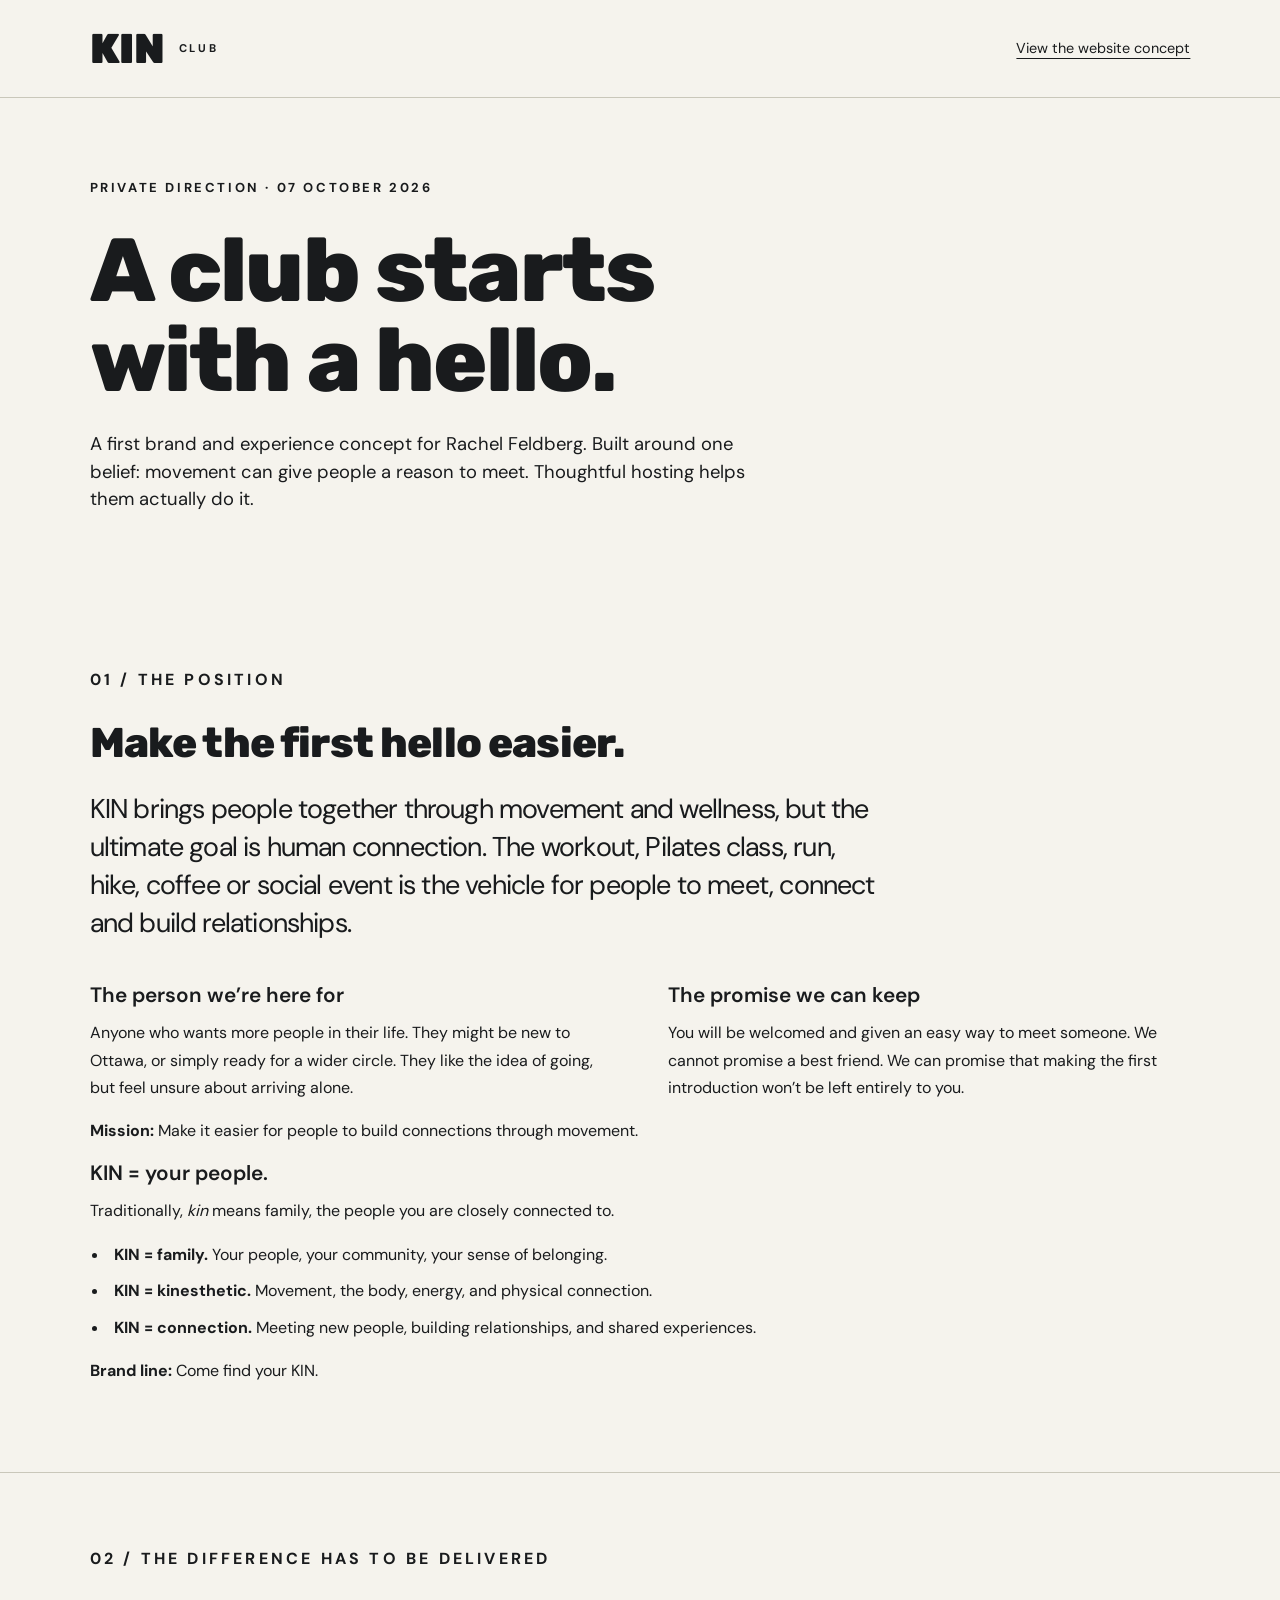
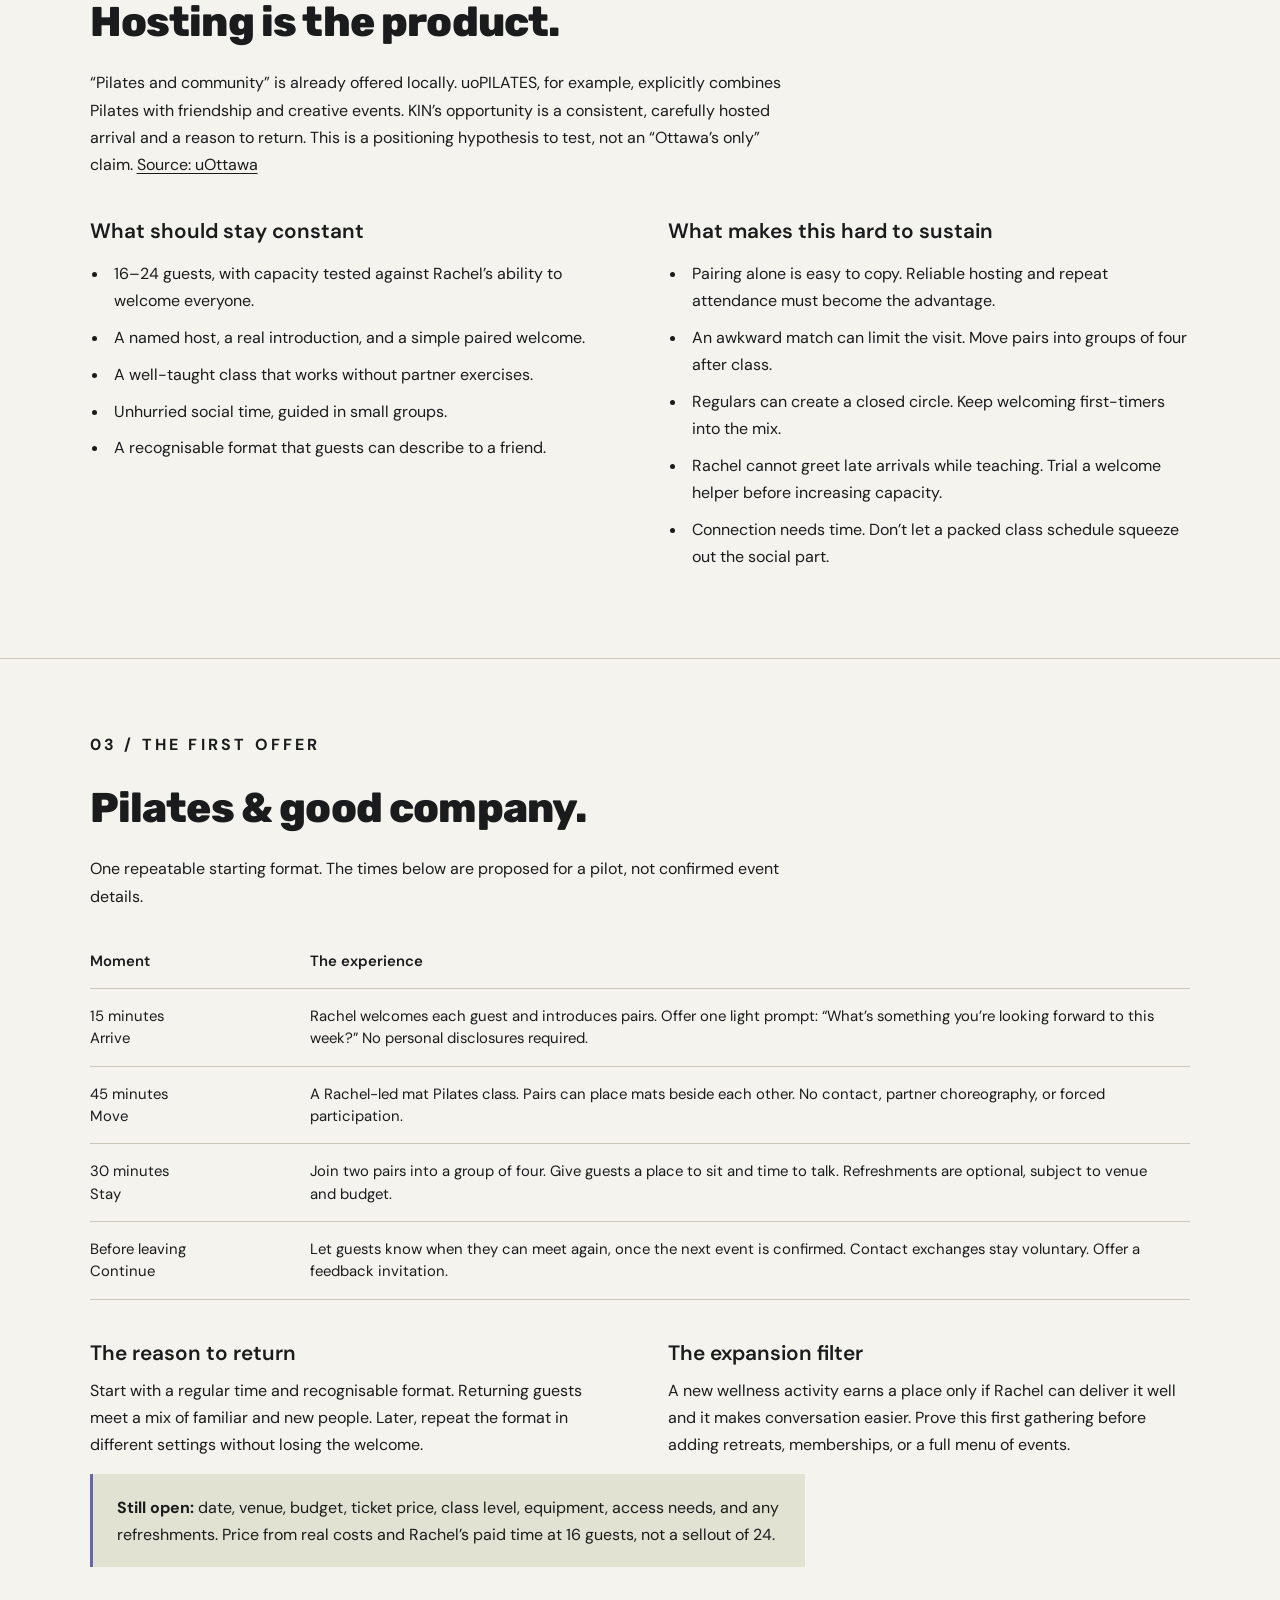
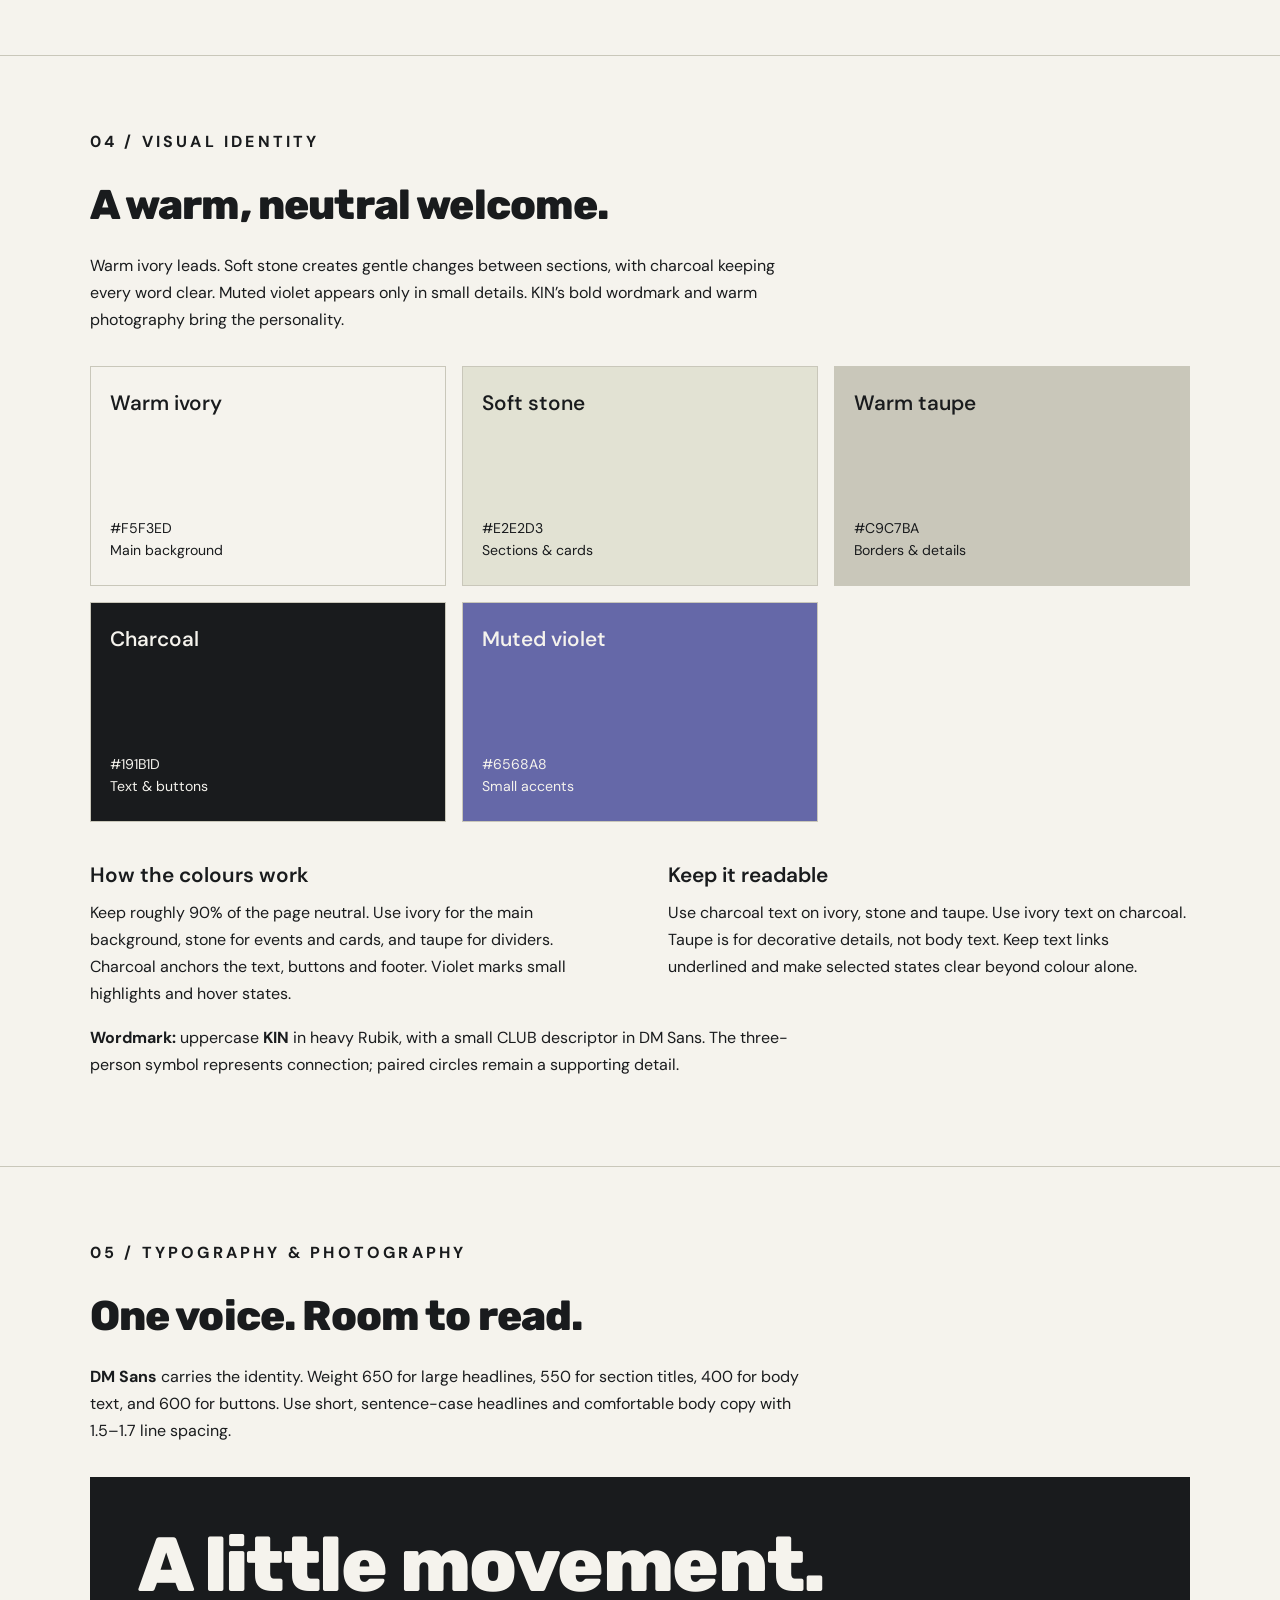
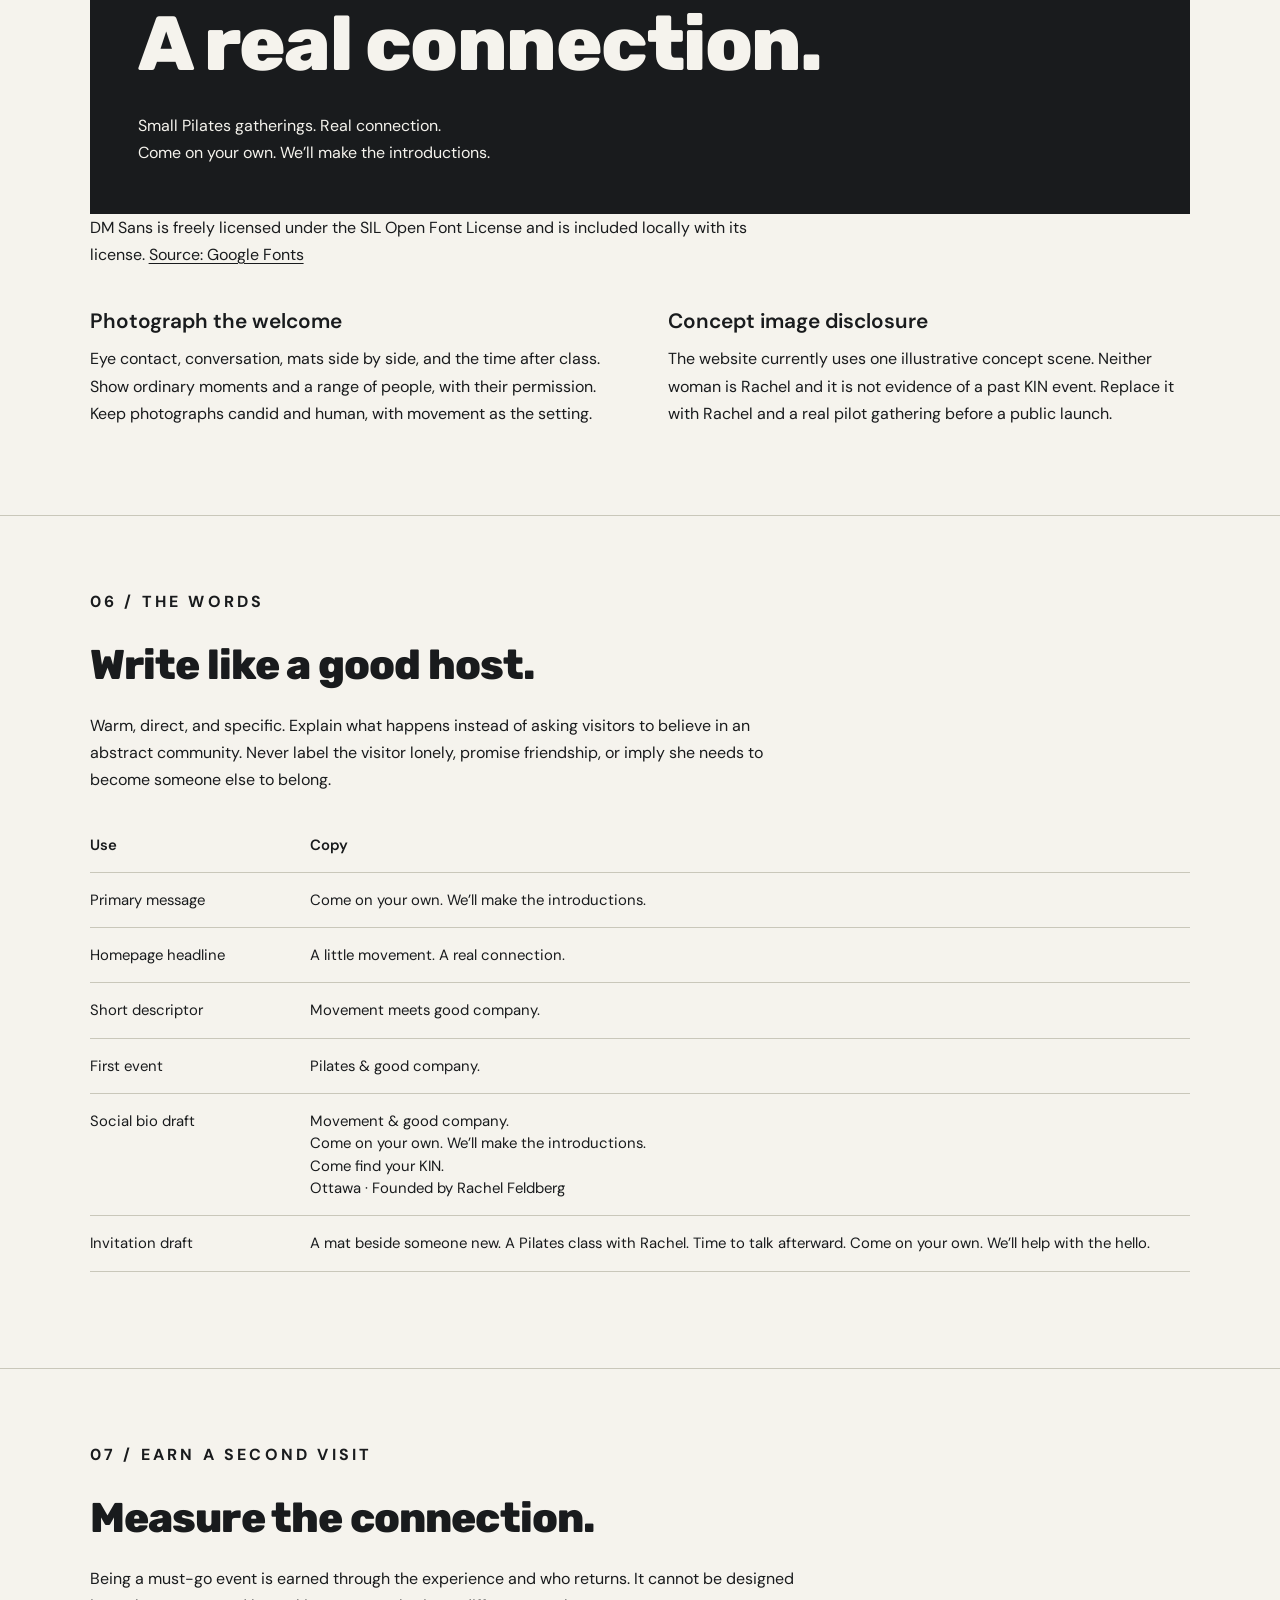
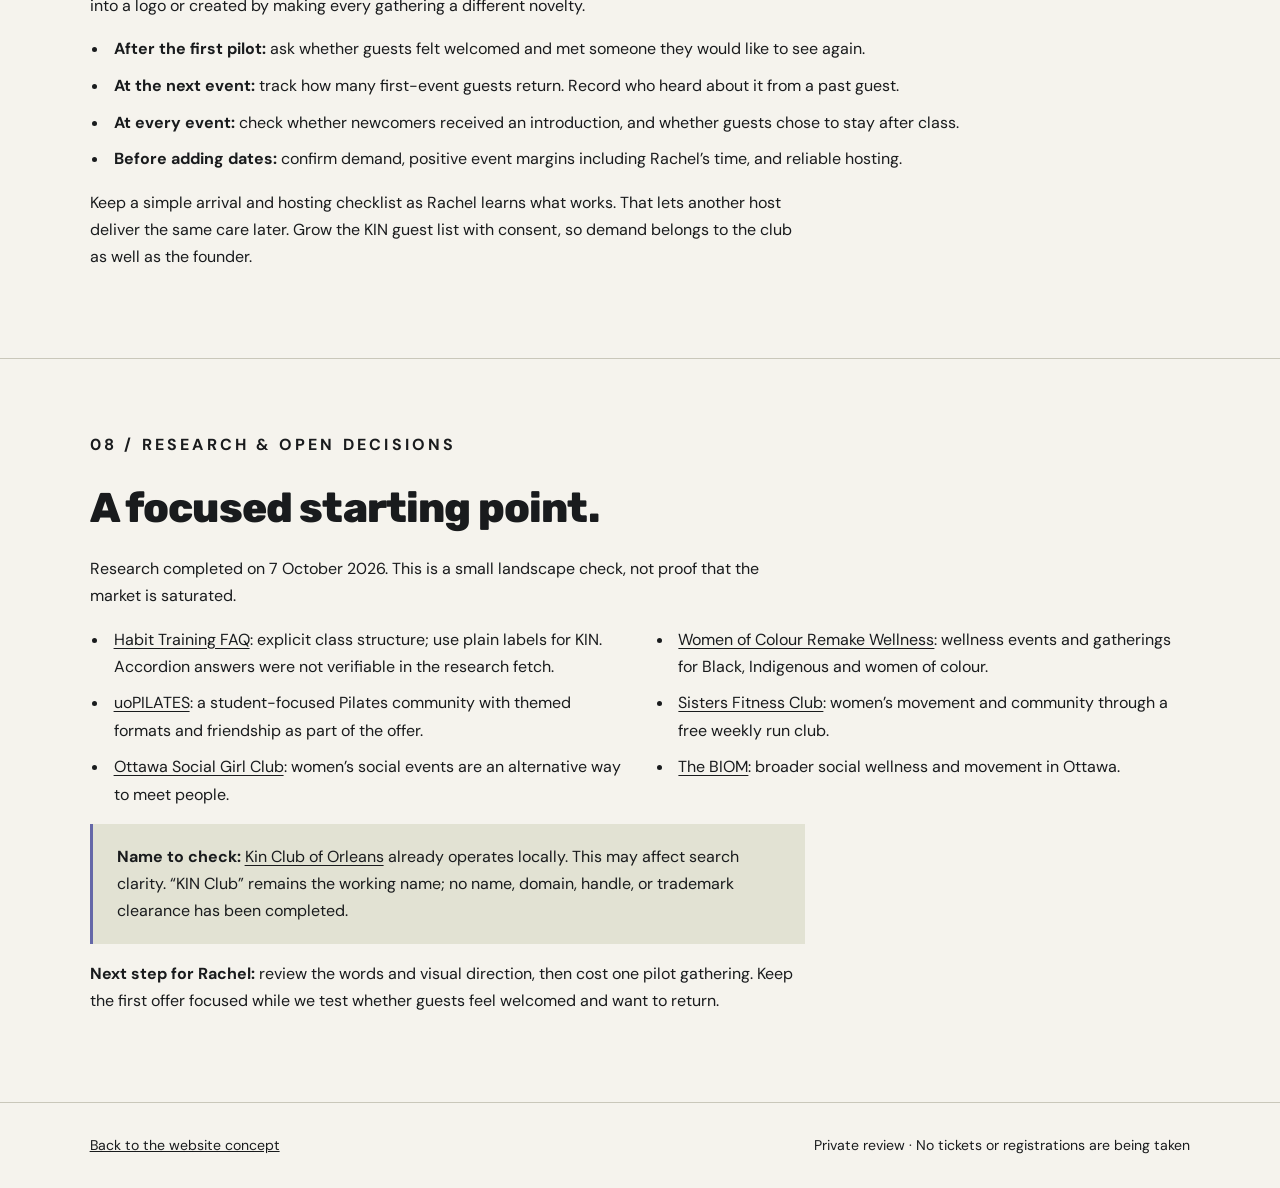
==== commit dda7f4fe: "Apply approved neutral KIN palette across website" ====
--- a/brand.html
+++ b/brand.html
@@ -1,11 +1,11 @@
 <!doctype html>
 <html lang="en">
 <head>
-  <meta charset="UTF-8"><meta name="viewport" content="width=device-width, initial-scale=1"><meta name="robots" content="noindex, nofollow"><meta name="theme-color" content="#E6FFA9">
+  <meta charset="UTF-8"><meta name="viewport" content="width=device-width, initial-scale=1"><meta name="robots" content="noindex, nofollow"><meta name="theme-color" content="#F5F3ED">
   <title>KIN Club | Brand &amp; experience concept</title>
   <meta name="description" content="A private brand direction for KIN Club: positioning, visual identity, and a small-group Pilates experience designed around meeting people.">
   <link rel="icon" type="image/svg+xml" href="data:image/svg+xml,%3Csvg xmlns='http://www.w3.org/2000/svg' viewBox='0 0 64 64'%3E%3Crect width='64' height='64' rx='16' fill='%23E6FFA9'/%3E%3Ctext x='32' y='47' text-anchor='middle' font-family='Arial,sans-serif' font-weight='900' font-size='48' fill='%230B051D'%3Ek%3C/text%3E%3C/svg%3E">
-  <link rel="preconnect" href="https://fonts.googleapis.com"><link rel="preconnect" href="https://fonts.gstatic.com" crossorigin><link href="https://fonts.googleapis.com/css2?family=Rubik:wght@700;800;900&display=swap" rel="stylesheet"><link rel="stylesheet" href="styles.css"><script src="theme.js"></script>
+  <link rel="preconnect" href="https://fonts.googleapis.com"><link rel="preconnect" href="https://fonts.gstatic.com" crossorigin><link href="https://fonts.googleapis.com/css2?family=Rubik:wght@700;800;900&display=swap" rel="stylesheet"><link rel="stylesheet" href="styles.css?v=neutral-20261016"><script src="theme.js?v=neutral-20261016"></script>
 </head>
 <body>
   <a class="skip-link" href="#main">Skip to content</a>
@@ -15,7 +15,7 @@
     <section class="brand-section"><p class="eyebrow">01 / The position</p><h2>Make the first hello easier.</h2><p class="large-copy">KIN brings people together through movement and wellness, but the ultimate goal is human connection. The workout, Pilates class, run, hike, coffee or social event is the vehicle for people to meet, connect and build relationships.</p><div class="two-col"><div><h3>The person we’re here for</h3><p>Anyone who wants more people in their life. They might be new to Ottawa, or simply ready for a wider circle. They like the idea of going, but feel unsure about arriving alone.</p></div><div><h3>The promise we can keep</h3><p>You will be welcomed and given an easy way to meet someone. We cannot promise a best friend. We can promise that making the first introduction won’t be left entirely to you.</p></div></div><p><strong>Mission:</strong> Make it easier for people to build connections through movement.</p><h3>KIN = your people.</h3><p>Traditionally, <em>kin</em> means family, the people you are closely connected to.</p><ul><li><strong>KIN = family.</strong> Your people, your community, your sense of belonging.</li><li><strong>KIN = kinesthetic.</strong> Movement, the body, energy, and physical connection.</li><li><strong>KIN = connection.</strong> Meeting new people, building relationships, and shared experiences.</li></ul><p><strong>Brand line:</strong> Come find your KIN.</p></section>
     <section class="brand-section"><p class="eyebrow">02 / The difference has to be delivered</p><h2>Hosting is the product.</h2><p>“Pilates and community” is already offered locally. uoPILATES, for example, explicitly combines Pilates with friendship and creative events. KIN’s opportunity is a consistent, carefully hosted arrival and a reason to return. This is a positioning hypothesis to test, not an “Ottawa’s only” claim. <a href="https://www.uottawa.ca/campus-life/news-all/student-clubs-you-might-know-exist-uottawa">Source: uOttawa</a></p><div class="two-col"><div><h3>What should stay constant</h3><ul><li>16–24 guests, with capacity tested against Rachel’s ability to welcome everyone.</li><li>A named host, a real introduction, and a simple paired welcome.</li><li>A well-taught class that works without partner exercises.</li><li>Unhurried social time, guided in small groups.</li><li>A recognisable format that guests can describe to a friend.</li></ul></div><div><h3>What makes this hard to sustain</h3><ul><li>Pairing alone is easy to copy. Reliable hosting and repeat attendance must become the advantage.</li><li>An awkward match can limit the visit. Move pairs into groups of four after class.</li><li>Regulars can create a closed circle. Keep welcoming first-timers into the mix.</li><li>Rachel cannot greet late arrivals while teaching. Trial a welcome helper before increasing capacity.</li><li>Connection needs time. Don’t let a packed class schedule squeeze out the social part.</li></ul></div></div></section>
     <section class="brand-section"><p class="eyebrow">03 / The first offer</p><h2>Pilates &amp; good company.</h2><p>One repeatable starting format. The times below are proposed for a pilot, not confirmed event details.</p><table><thead><tr><th scope="col">Moment</th><th scope="col">The experience</th></tr></thead><tbody><tr><td>15 minutes<br>Arrive</td><td>Rachel welcomes each guest and introduces pairs. Offer one light prompt: “What’s something you’re looking forward to this week?” No personal disclosures required.</td></tr><tr><td>45 minutes<br>Move</td><td>A Rachel-led mat Pilates class. Pairs can place mats beside each other. No contact, partner choreography, or forced participation.</td></tr><tr><td>30 minutes<br>Stay</td><td>Join two pairs into a group of four. Give guests a place to sit and time to talk. Refreshments are optional, subject to venue and budget.</td></tr><tr><td>Before leaving<br>Continue</td><td>Let guests know when they can meet again, once the next event is confirmed. Contact exchanges stay voluntary. Offer a feedback invitation.</td></tr></tbody></table><div class="two-col"><div><h3>The reason to return</h3><p>Start with a regular time and recognisable format. Returning guests meet a mix of familiar and new people. Later, repeat the format in different settings without losing the welcome.</p></div><div><h3>The expansion filter</h3><p>A new wellness activity earns a place only if Rachel can deliver it well and it makes conversation easier. Prove this first gathering before adding retreats, memberships, or a full menu of events.</p></div></div><p class="note"><strong>Still open:</strong> date, venue, budget, ticket price, class level, equipment, access needs, and any refreshments. Price from real costs and Rachel’s paid time at 16 guests, not a sellout of 24.</p></section>
-    <section class="brand-section"><p class="eyebrow">04 / Visual identity</p><h2>Warm invitation.<br>Clear, confident design.</h2><p>The identity starts with the palette: a fresh lime, a soft lilac and a calm stone grey, grounded by very dark ink, paper and plum. Simple layouts and a single type family keep KIN easy to follow. The proposed lowercase wordmark and paired-circle motif bring the idea of familiarity into the system.</p><div class="swatches only-lime"><div class="swatch swatch-lime"><span>KIN Lime</span><small>#E6FFA9<br>Welcome &amp; emphasis</small></div><div class="swatch swatch-lilac"><span>KIN Lilac</span><small>#B798BE<br>Events &amp; warmth</small></div><div class="swatch swatch-stone"><span>KIN Stone</span><small>#E4E3DF<br>Quiet grounds</small></div><div class="swatch swatch-ink"><span>KIN Ink</span><small>#0B051D<br>Words &amp; contrast</small></div><div class="swatch swatch-paper"><span>KIN Paper</span><small>#F9F8F5<br>Breathing room</small></div><div class="swatch swatch-plum"><span>Deep Plum</span><small>#2C2242<br>Secondary depth</small></div></div><div class="swatches only-orchard"><div class="swatch" style="background:#FBE7A1"><span>KIN Butter</span><small>#FBE7A1<br>Welcome &amp; emphasis</small></div><div class="swatch" style="background:#6E1F2F;color:#F9F8F5"><span>KIN Burgundy</span><small>#6E1F2F<br>Depth &amp; closing moments</small></div><div class="swatch" style="background:#B7C2A3"><span>KIN Sage</span><small>#B7C2A3<br>Events &amp; cards</small></div><div class="swatch swatch-stone"><span>KIN Stone</span><small>#E4E3DF<br>Quiet grounds</small></div><div class="swatch swatch-ink"><span>KIN Ink</span><small>#0B051D<br>Words &amp; contrast</small></div><div class="swatch swatch-paper"><span>KIN Paper</span><small>#F9F8F5<br>Breathing room</small></div></div><div class="swatches only-pink"><div class="swatch" style="background:#FFA8CD"><span>KIN Pink</span><small>#FFA8CD<br>Welcome &amp; emphasis</small></div><div class="swatch swatch-ink"><span>KIN Ink</span><small>#0B051D<br>Words &amp; contrast</small></div><div class="swatch swatch-paper"><span>KIN Paper</span><small>#F9F8F5<br>Breathing room</small></div><div class="swatch swatch-plum"><span>Deep Plum</span><small>#2C2242<br>Secondary depth</small></div></div><p>A starting direction for review, not a final custom identity.</p><div class="two-col"><div><h3>How the colors work</h3><p>Lime opens the door: hero moments, highlights and headlines on dark grounds. Lilac marks events. Stone and paper give longer sections room. Ink makes the words direct. Plum adds depth for calmer, closing moments. This is a creative rationale, not a claim that colors cause a particular emotion.</p></div><div><h3>Keep it readable</h3><p>Use ink text on lime, lilac, stone or paper. Use lime or paper on ink and plum. Never set paper or white text on lime or lilac. Color should never be the only way to communicate a choice or state.</p></div></div><p><strong>Wordmark:</strong> lowercase <strong>kin</strong> in heavy DM Sans, with a small CLUB descriptor. It is a type-based concept, not a custom-drawn logo. Two overlapping circles act as a small supporting motif for an introduction.</p></section>
+    <section class="brand-section"><p class="eyebrow">04 / Visual identity</p><h2>A warm, neutral welcome.</h2><p>Warm ivory leads. Soft stone creates gentle changes between sections, with charcoal keeping every word clear. Muted violet appears only in small details. KIN’s bold wordmark and warm photography bring the personality.</p><div class="swatches"><div class="swatch" style="background:#F5F3ED;color:#191B1D"><span>Warm ivory</span><small>#F5F3ED<br>Main background</small></div><div class="swatch" style="background:#E2E2D3;color:#191B1D"><span>Soft stone</span><small>#E2E2D3<br>Sections & cards</small></div><div class="swatch" style="background:#C9C7BA;color:#191B1D"><span>Warm taupe</span><small>#C9C7BA<br>Borders & details</small></div><div class="swatch" style="background:#191B1D;color:#F5F3ED"><span>Charcoal</span><small>#191B1D<br>Text & buttons</small></div><div class="swatch" style="background:#6568A8;color:#F5F3ED"><span>Muted violet</span><small>#6568A8<br>Small accents</small></div></div><div class="two-col"><div><h3>How the colours work</h3><p>Keep roughly 90% of the page neutral. Use ivory for the main background, stone for events and cards, and taupe for dividers. Charcoal anchors the text, buttons and footer. Violet marks small highlights and hover states.</p></div><div><h3>Keep it readable</h3><p>Use charcoal text on ivory, stone and taupe. Use ivory text on charcoal. Taupe is for decorative details, not body text. Keep text links underlined and make selected states clear beyond colour alone.</p></div></div><p><strong>Wordmark:</strong> uppercase <strong>KIN</strong> in heavy Rubik, with a small CLUB descriptor in DM Sans. The three-person symbol represents connection; paired circles remain a supporting detail.</p></section>
     <section class="brand-section"><p class="eyebrow">05 / Typography &amp; photography</p><h2>One voice. Room to read.</h2><p><strong>DM Sans</strong> carries the identity. Weight 650 for large headlines, 550 for section titles, 400 for body text, and 600 for buttons. Use short, sentence-case headlines and comfortable body copy with 1.5–1.7 line spacing.</p><div class="type-specimen"><p>A little movement.<br>A real connection.</p><p>Small Pilates gatherings. Real connection.<br>Come on your own. We’ll make the introductions.</p></div><p>DM Sans is freely licensed under the SIL Open Font License and is included locally with its license. <a href="https://github.com/google/fonts/tree/main/ofl/dmsans">Source: Google Fonts</a></p><div class="two-col"><div><h3>Photograph the welcome</h3><p>Eye contact, conversation, mats side by side, and the time after class. Show ordinary moments and a range of people, with their permission. Keep photographs candid and human, with movement as the setting.</p></div><div><h3>Concept image disclosure</h3><p>The website currently uses one illustrative concept scene. Neither woman is Rachel and it is not evidence of a past KIN event. Replace it with Rachel and a real pilot gathering before a public launch.</p></div></div></section>
     <section class="brand-section"><p class="eyebrow">06 / The words</p><h2>Write like a good host.</h2><p>Warm, direct, and specific. Explain what happens instead of asking visitors to believe in an abstract community. Never label the visitor lonely, promise friendship, or imply she needs to become someone else to belong.</p><table><thead><tr><th scope="col">Use</th><th scope="col">Copy</th></tr></thead><tbody><tr><td>Primary message</td><td>Come on your own. We’ll make the introductions.</td></tr><tr><td>Homepage headline</td><td>A little movement. A real connection.</td></tr><tr><td>Short descriptor</td><td>Movement meets good company.</td></tr><tr><td>First event</td><td>Pilates &amp; good company.</td></tr><tr><td>Social bio draft</td><td>Movement &amp; good company.<br>Come on your own. We’ll make the introductions.<br>Come find your KIN.<br>Ottawa · Founded by Rachel Feldberg</td></tr><tr><td>Invitation draft</td><td>A mat beside someone new. A Pilates class with Rachel. Time to talk afterward. Come on your own. We’ll help with the hello.</td></tr></tbody></table></section>
     <section class="brand-section"><p class="eyebrow">07 / Earn a second visit</p><h2>Measure the connection.</h2><p>Being a must-go event is earned through the experience and who returns. It cannot be designed into a logo or created by making every gathering a different novelty.</p><ul><li><strong>After the first pilot:</strong> ask whether guests felt welcomed and met someone they would like to see again.</li><li><strong>At the next event:</strong> track how many first-event guests return. Record who heard about it from a past guest.</li><li><strong>At every event:</strong> check whether newcomers received an introduction, and whether guests chose to stay after class.</li><li><strong>Before adding dates:</strong> confirm demand, positive event margins including Rachel’s time, and reliable hosting.</li></ul><p>Keep a simple arrival and hosting checklist as Rachel learns what works. That lets another host deliver the same care later. Grow the KIN guest list with consent, so demand belongs to the club as well as the founder.</p></section>
--- a/styles.css
+++ b/styles.css
@@ -128,3 +128,24 @@
 html[data-theme="orchard"] .theme-switch{background:var(--burgundy)}
 .only-orchard{display:none}html[data-theme="orchard"] .only-orchard{display:grid}html[data-theme="orchard"] .only-lime{display:none}
 @media(max-width:650px){.theme-switch button{padding:0 .7rem}}
+
+/* Approved neutral palette, 2026-10-16. Legacy theme definitions above are archival. */
+:root,html[data-theme]{--paper:#F5F3ED;--stone:#E2E2D3;--taupe:#C9C7BA;--ink:#191B1D;--violet:#6568A8;--plum:#191B1D;--line:#C9C7BA;--muted:#55564F;--pink:#E2E2D3;--lime:#E2E2D3;--lilac:#E2E2D3}
+.hero,.brand-hero{background:var(--paper)}
+.gathering,.closing-cta,.feed-section,.note{background:var(--stone)}
+.pillars,.belonging{background:var(--stone);color:var(--ink)}
+.pillars-head p,.pillars-list dd{color:var(--muted)}
+.pillars-list dt{color:var(--ink)}
+.pillars-list>div{border-color:var(--taupe)}
+.pillars-close:before{background:var(--violet);border-color:var(--violet)}
+.button-dark:hover{background:var(--violet);color:var(--paper)}
+.site-footer{background:var(--ink);color:var(--paper)}
+.footer-mark{color:var(--paper)}
+.footer-bottom{border-color:var(--taupe)}
+.belonging a:focus-visible{outline-color:var(--ink)}
+.site-footer a:focus-visible{outline-color:var(--paper)}
+.accent-sample{background:var(--violet);color:var(--paper)}
+.note{border-left-color:var(--violet)}
+.palette-strip i,.feed-preview{border-color:var(--taupe)}
+.event-facts>div{border-bottom-color:var(--taupe)}
+.theme-switch{display:none}
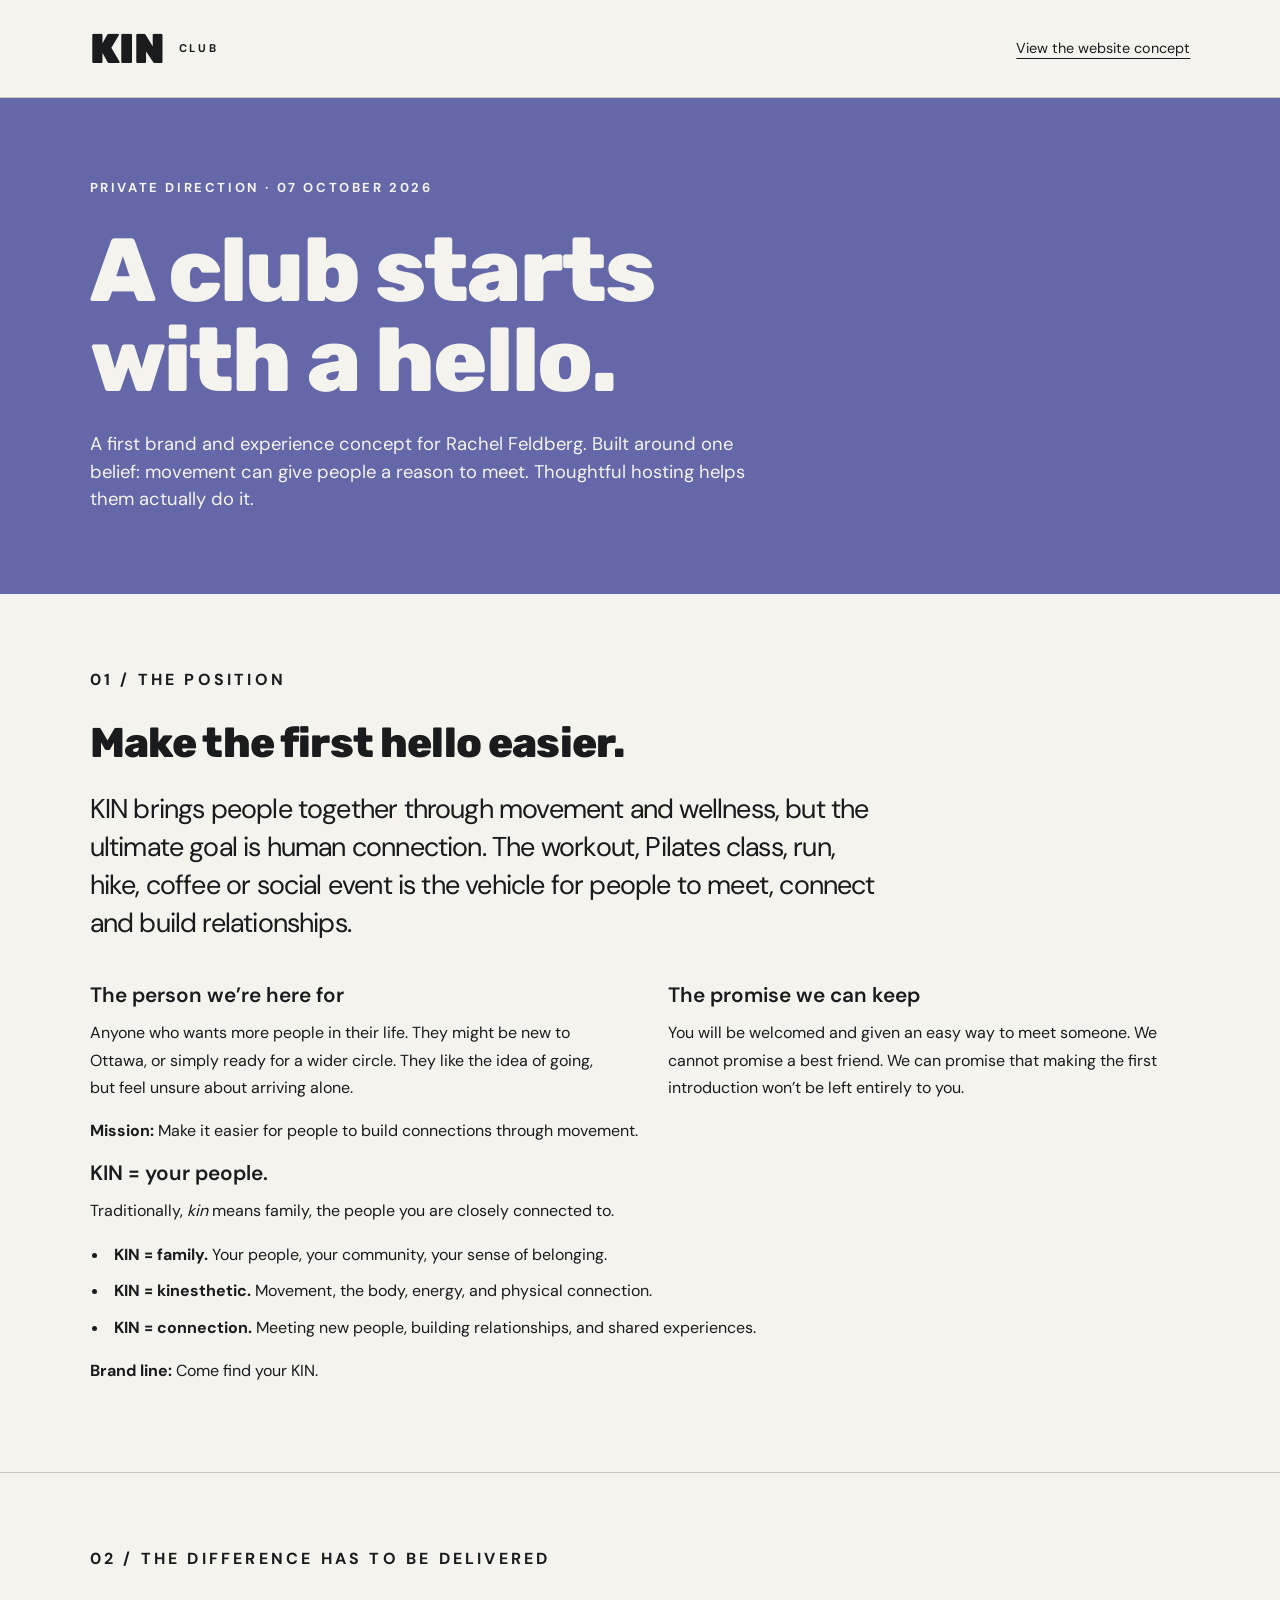
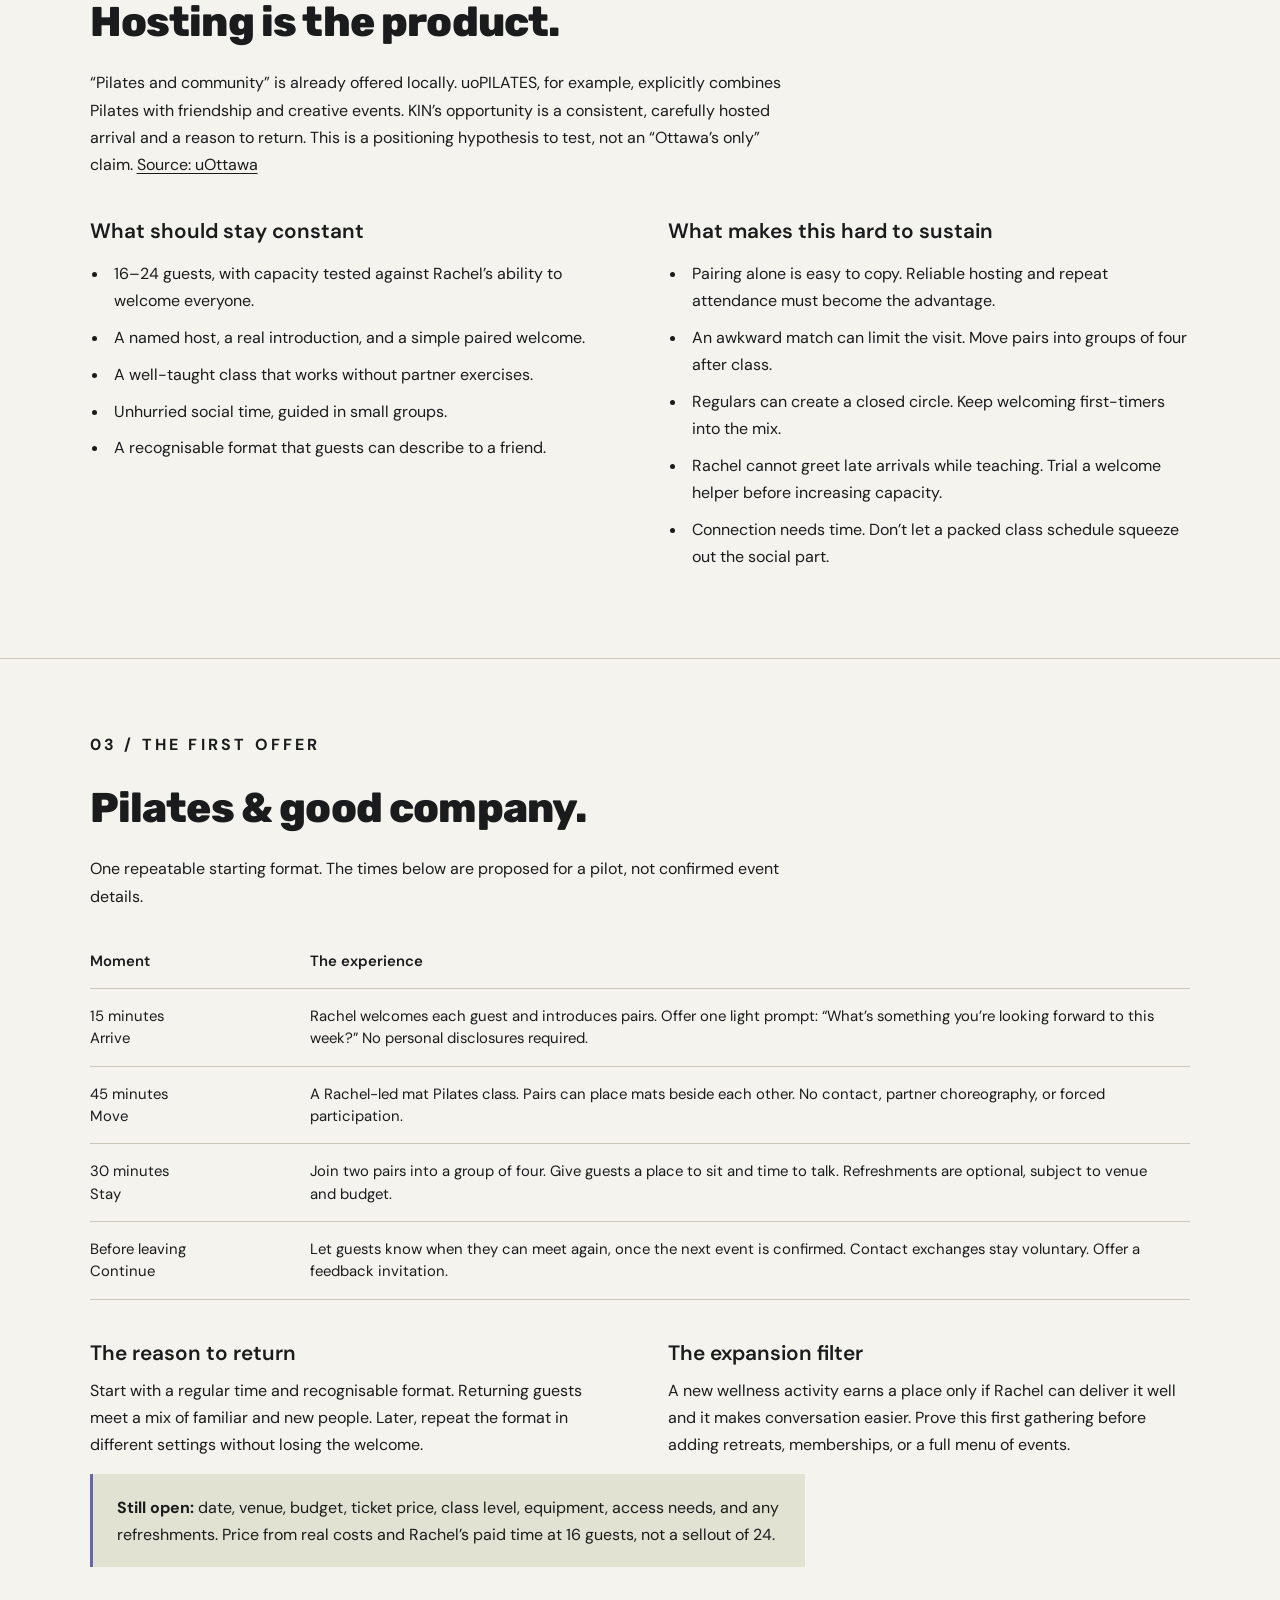
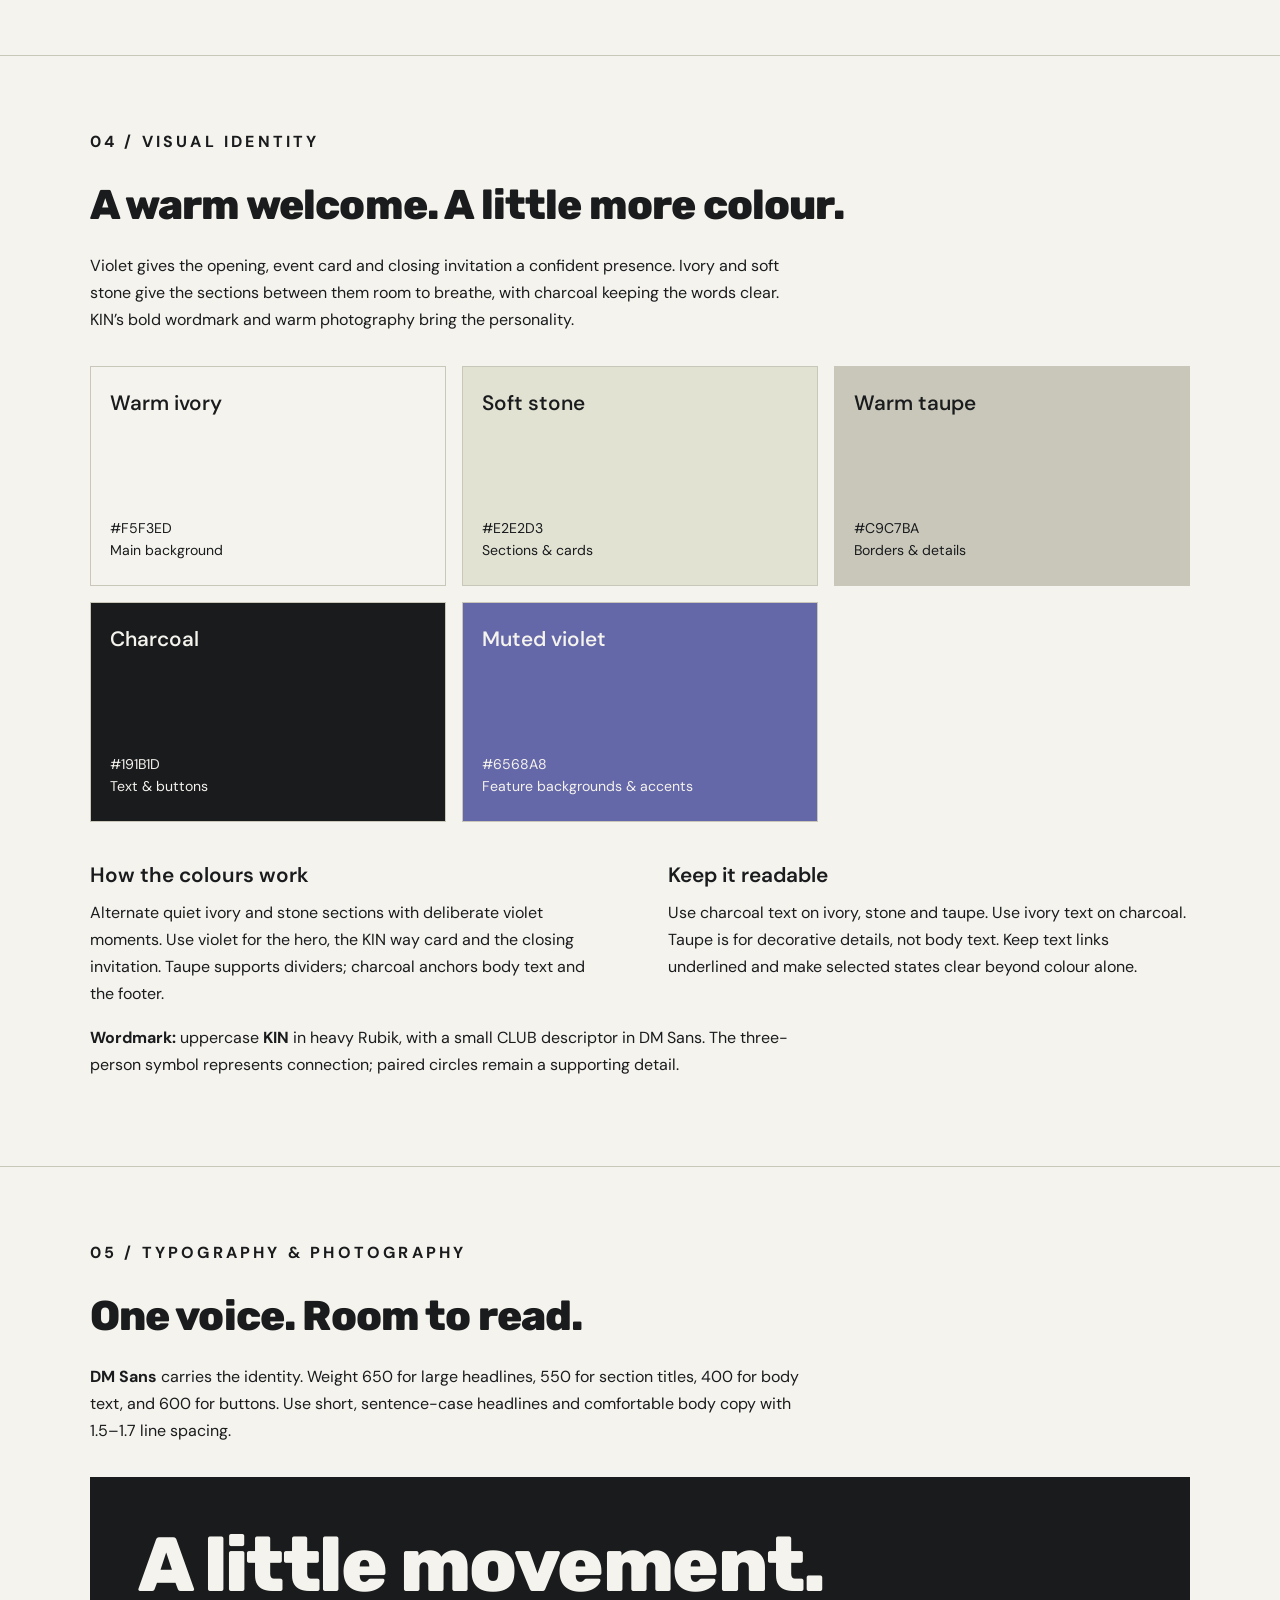
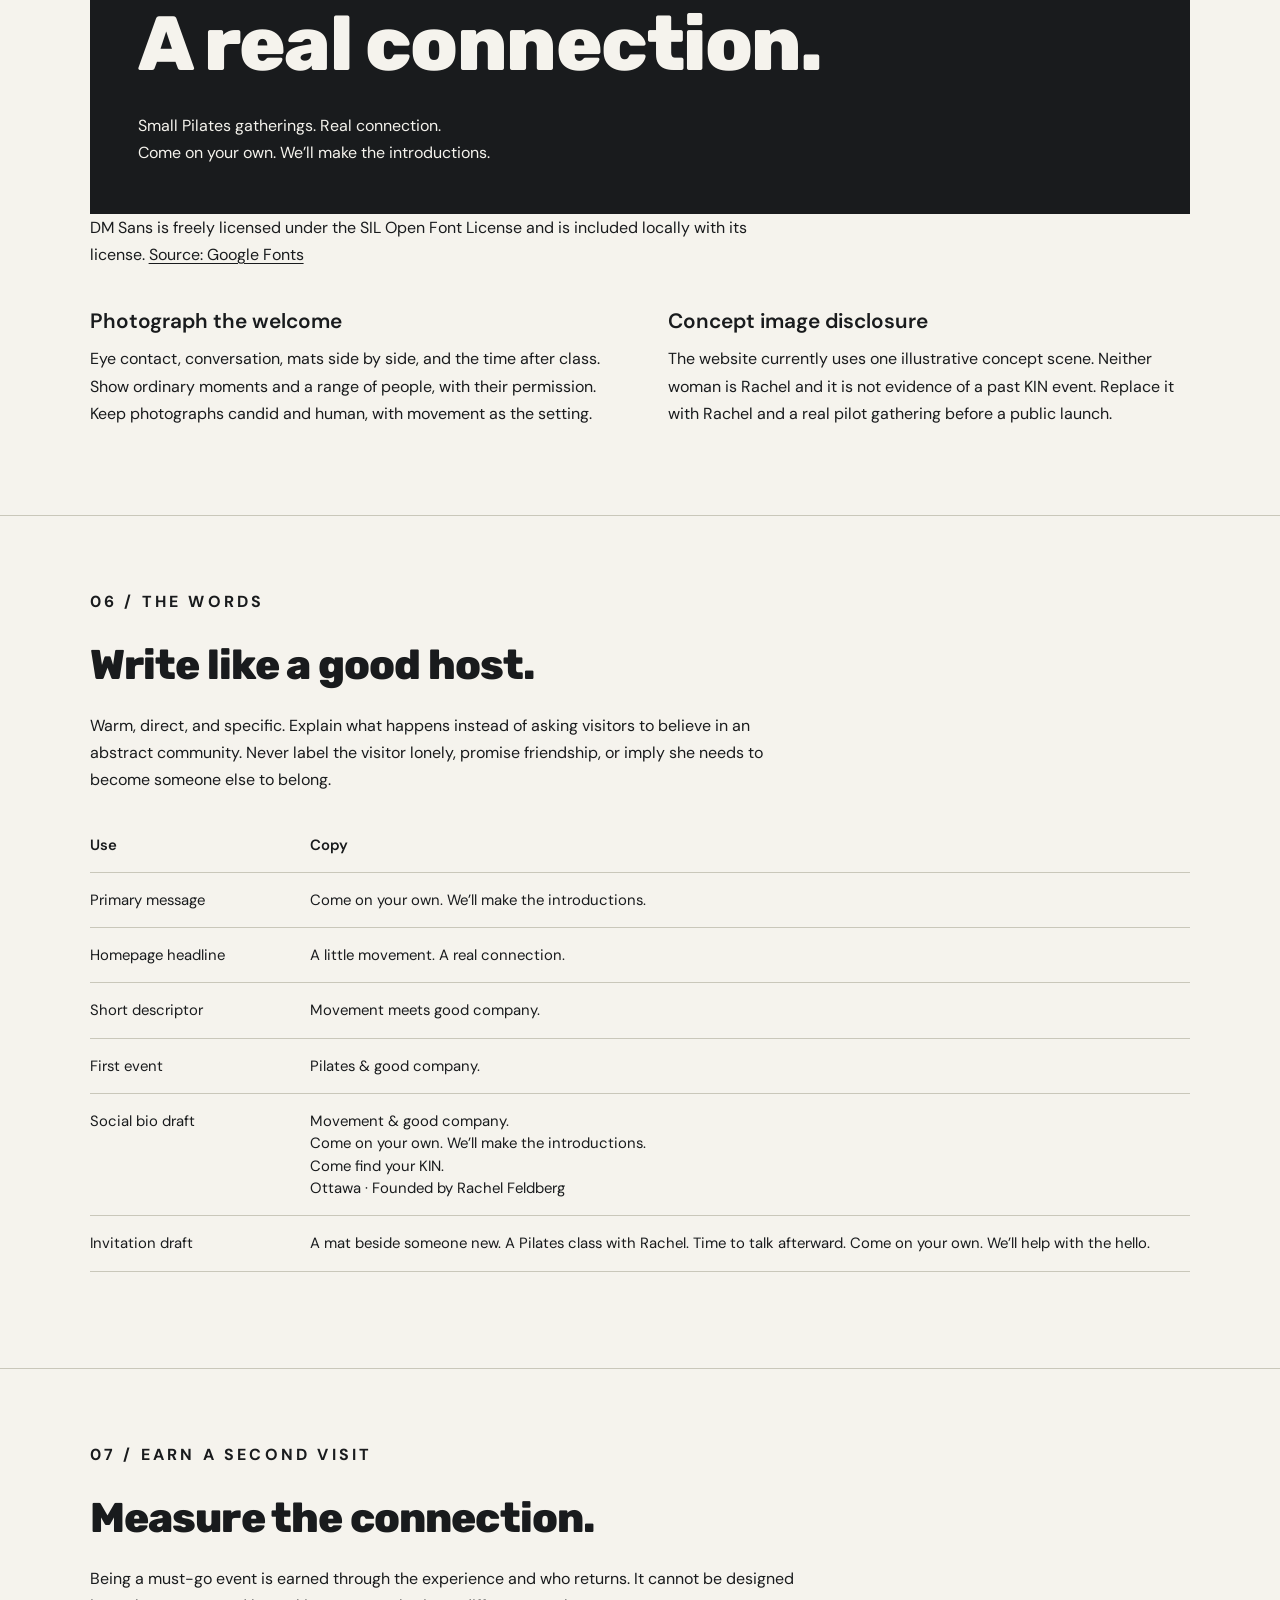
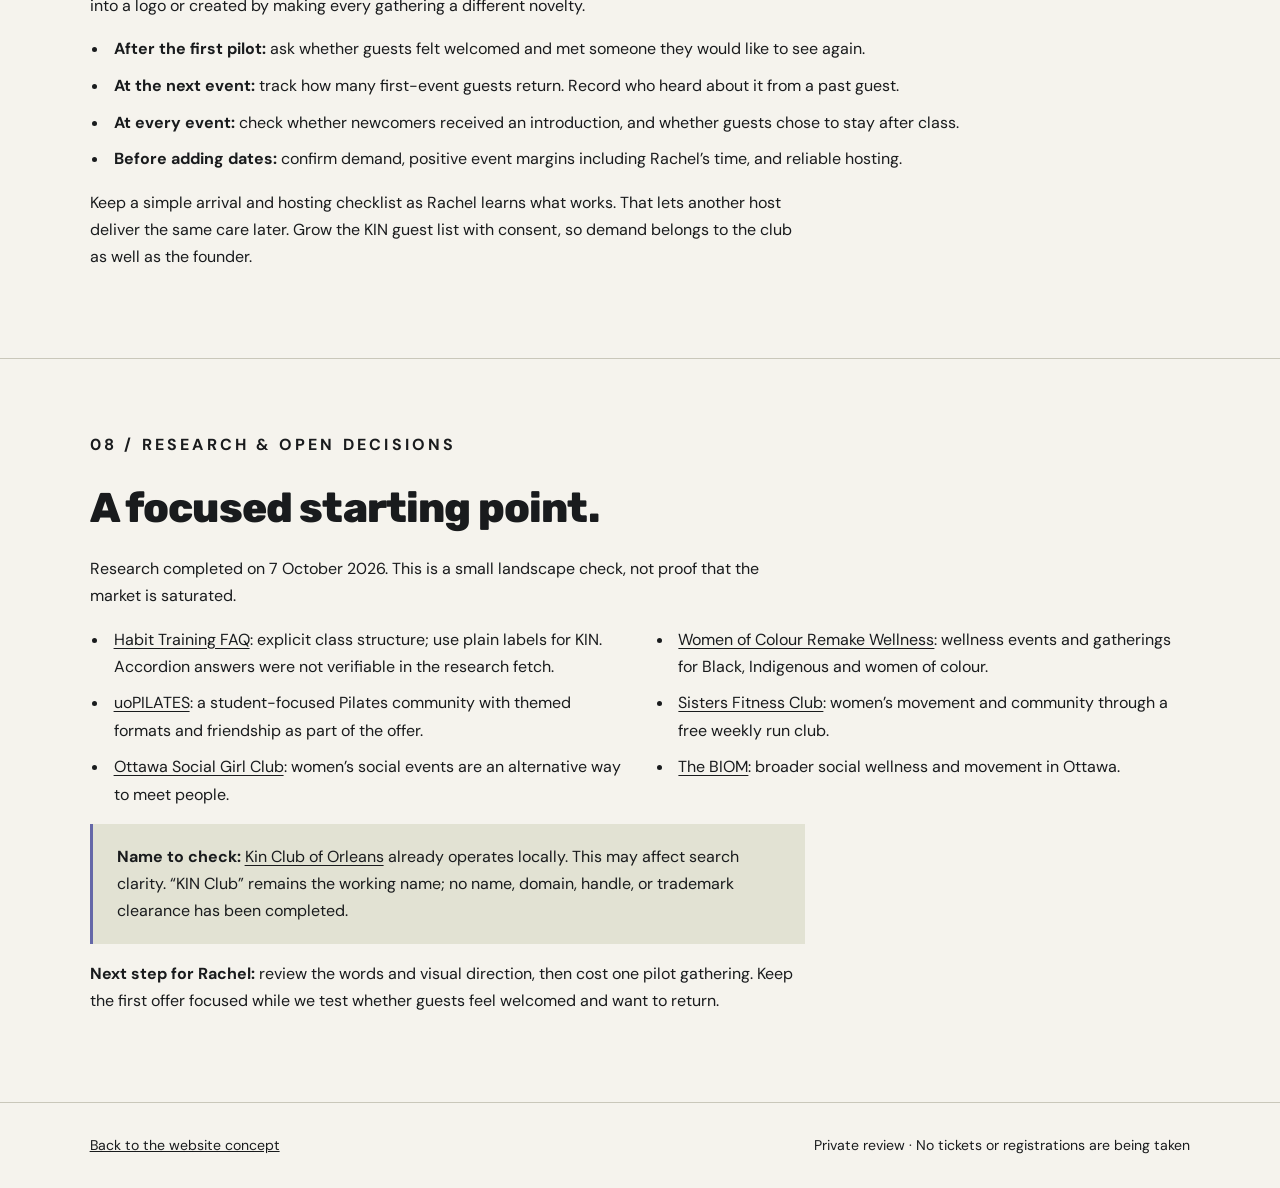
==== commit 85a78157: "Bring violet into KIN hero, event card and invitation" ====
--- a/brand.html
+++ b/brand.html
@@ -4,8 +4,8 @@
   <meta charset="UTF-8"><meta name="viewport" content="width=device-width, initial-scale=1"><meta name="robots" content="noindex, nofollow"><meta name="theme-color" content="#F5F3ED">
   <title>KIN Club | Brand &amp; experience concept</title>
   <meta name="description" content="A private brand direction for KIN Club: positioning, visual identity, and a small-group Pilates experience designed around meeting people.">
-  <link rel="icon" type="image/svg+xml" href="data:image/svg+xml,%3Csvg xmlns='http://www.w3.org/2000/svg' viewBox='0 0 64 64'%3E%3Crect width='64' height='64' rx='16' fill='%23E6FFA9'/%3E%3Ctext x='32' y='47' text-anchor='middle' font-family='Arial,sans-serif' font-weight='900' font-size='48' fill='%230B051D'%3Ek%3C/text%3E%3C/svg%3E">
-  <link rel="preconnect" href="https://fonts.googleapis.com"><link rel="preconnect" href="https://fonts.gstatic.com" crossorigin><link href="https://fonts.googleapis.com/css2?family=Rubik:wght@700;800;900&display=swap" rel="stylesheet"><link rel="stylesheet" href="styles.css?v=neutral-20261016"><script src="theme.js?v=neutral-20261016"></script>
+  <link rel="icon" type="image/svg+xml" href="data:image/svg+xml,%3Csvg xmlns='http://www.w3.org/2000/svg' viewBox='0 0 64 64'%3E%3Crect width='64' height='64' rx='16' fill='%236568A8'/%3E%3Ctext x='32' y='47' text-anchor='middle' font-family='Arial,sans-serif' font-weight='900' font-size='48' fill='%23F5F3ED'%3Ek%3C/text%3E%3C/svg%3E">
+  <link rel="preconnect" href="https://fonts.googleapis.com"><link rel="preconnect" href="https://fonts.gstatic.com" crossorigin><link href="https://fonts.googleapis.com/css2?family=Rubik:wght@700;800;900&display=swap" rel="stylesheet"><link rel="stylesheet" href="styles.css?v=violet-20261016"><script src="theme.js?v=neutral-20261016"></script>
 </head>
 <body>
   <a class="skip-link" href="#main">Skip to content</a>
@@ -15,7 +15,7 @@
     <section class="brand-section"><p class="eyebrow">01 / The position</p><h2>Make the first hello easier.</h2><p class="large-copy">KIN brings people together through movement and wellness, but the ultimate goal is human connection. The workout, Pilates class, run, hike, coffee or social event is the vehicle for people to meet, connect and build relationships.</p><div class="two-col"><div><h3>The person we’re here for</h3><p>Anyone who wants more people in their life. They might be new to Ottawa, or simply ready for a wider circle. They like the idea of going, but feel unsure about arriving alone.</p></div><div><h3>The promise we can keep</h3><p>You will be welcomed and given an easy way to meet someone. We cannot promise a best friend. We can promise that making the first introduction won’t be left entirely to you.</p></div></div><p><strong>Mission:</strong> Make it easier for people to build connections through movement.</p><h3>KIN = your people.</h3><p>Traditionally, <em>kin</em> means family, the people you are closely connected to.</p><ul><li><strong>KIN = family.</strong> Your people, your community, your sense of belonging.</li><li><strong>KIN = kinesthetic.</strong> Movement, the body, energy, and physical connection.</li><li><strong>KIN = connection.</strong> Meeting new people, building relationships, and shared experiences.</li></ul><p><strong>Brand line:</strong> Come find your KIN.</p></section>
     <section class="brand-section"><p class="eyebrow">02 / The difference has to be delivered</p><h2>Hosting is the product.</h2><p>“Pilates and community” is already offered locally. uoPILATES, for example, explicitly combines Pilates with friendship and creative events. KIN’s opportunity is a consistent, carefully hosted arrival and a reason to return. This is a positioning hypothesis to test, not an “Ottawa’s only” claim. <a href="https://www.uottawa.ca/campus-life/news-all/student-clubs-you-might-know-exist-uottawa">Source: uOttawa</a></p><div class="two-col"><div><h3>What should stay constant</h3><ul><li>16–24 guests, with capacity tested against Rachel’s ability to welcome everyone.</li><li>A named host, a real introduction, and a simple paired welcome.</li><li>A well-taught class that works without partner exercises.</li><li>Unhurried social time, guided in small groups.</li><li>A recognisable format that guests can describe to a friend.</li></ul></div><div><h3>What makes this hard to sustain</h3><ul><li>Pairing alone is easy to copy. Reliable hosting and repeat attendance must become the advantage.</li><li>An awkward match can limit the visit. Move pairs into groups of four after class.</li><li>Regulars can create a closed circle. Keep welcoming first-timers into the mix.</li><li>Rachel cannot greet late arrivals while teaching. Trial a welcome helper before increasing capacity.</li><li>Connection needs time. Don’t let a packed class schedule squeeze out the social part.</li></ul></div></div></section>
     <section class="brand-section"><p class="eyebrow">03 / The first offer</p><h2>Pilates &amp; good company.</h2><p>One repeatable starting format. The times below are proposed for a pilot, not confirmed event details.</p><table><thead><tr><th scope="col">Moment</th><th scope="col">The experience</th></tr></thead><tbody><tr><td>15 minutes<br>Arrive</td><td>Rachel welcomes each guest and introduces pairs. Offer one light prompt: “What’s something you’re looking forward to this week?” No personal disclosures required.</td></tr><tr><td>45 minutes<br>Move</td><td>A Rachel-led mat Pilates class. Pairs can place mats beside each other. No contact, partner choreography, or forced participation.</td></tr><tr><td>30 minutes<br>Stay</td><td>Join two pairs into a group of four. Give guests a place to sit and time to talk. Refreshments are optional, subject to venue and budget.</td></tr><tr><td>Before leaving<br>Continue</td><td>Let guests know when they can meet again, once the next event is confirmed. Contact exchanges stay voluntary. Offer a feedback invitation.</td></tr></tbody></table><div class="two-col"><div><h3>The reason to return</h3><p>Start with a regular time and recognisable format. Returning guests meet a mix of familiar and new people. Later, repeat the format in different settings without losing the welcome.</p></div><div><h3>The expansion filter</h3><p>A new wellness activity earns a place only if Rachel can deliver it well and it makes conversation easier. Prove this first gathering before adding retreats, memberships, or a full menu of events.</p></div></div><p class="note"><strong>Still open:</strong> date, venue, budget, ticket price, class level, equipment, access needs, and any refreshments. Price from real costs and Rachel’s paid time at 16 guests, not a sellout of 24.</p></section>
-    <section class="brand-section"><p class="eyebrow">04 / Visual identity</p><h2>A warm, neutral welcome.</h2><p>Warm ivory leads. Soft stone creates gentle changes between sections, with charcoal keeping every word clear. Muted violet appears only in small details. KIN’s bold wordmark and warm photography bring the personality.</p><div class="swatches"><div class="swatch" style="background:#F5F3ED;color:#191B1D"><span>Warm ivory</span><small>#F5F3ED<br>Main background</small></div><div class="swatch" style="background:#E2E2D3;color:#191B1D"><span>Soft stone</span><small>#E2E2D3<br>Sections & cards</small></div><div class="swatch" style="background:#C9C7BA;color:#191B1D"><span>Warm taupe</span><small>#C9C7BA<br>Borders & details</small></div><div class="swatch" style="background:#191B1D;color:#F5F3ED"><span>Charcoal</span><small>#191B1D<br>Text & buttons</small></div><div class="swatch" style="background:#6568A8;color:#F5F3ED"><span>Muted violet</span><small>#6568A8<br>Small accents</small></div></div><div class="two-col"><div><h3>How the colours work</h3><p>Keep roughly 90% of the page neutral. Use ivory for the main background, stone for events and cards, and taupe for dividers. Charcoal anchors the text, buttons and footer. Violet marks small highlights and hover states.</p></div><div><h3>Keep it readable</h3><p>Use charcoal text on ivory, stone and taupe. Use ivory text on charcoal. Taupe is for decorative details, not body text. Keep text links underlined and make selected states clear beyond colour alone.</p></div></div><p><strong>Wordmark:</strong> uppercase <strong>KIN</strong> in heavy Rubik, with a small CLUB descriptor in DM Sans. The three-person symbol represents connection; paired circles remain a supporting detail.</p></section>
+    <section class="brand-section"><p class="eyebrow">04 / Visual identity</p><h2>A warm welcome. A little more colour.</h2><p>Violet gives the opening, event card and closing invitation a confident presence. Ivory and soft stone give the sections between them room to breathe, with charcoal keeping the words clear. KIN’s bold wordmark and warm photography bring the personality.</p><div class="swatches"><div class="swatch" style="background:#F5F3ED;color:#191B1D"><span>Warm ivory</span><small>#F5F3ED<br>Main background</small></div><div class="swatch" style="background:#E2E2D3;color:#191B1D"><span>Soft stone</span><small>#E2E2D3<br>Sections & cards</small></div><div class="swatch" style="background:#C9C7BA;color:#191B1D"><span>Warm taupe</span><small>#C9C7BA<br>Borders & details</small></div><div class="swatch" style="background:#191B1D;color:#F5F3ED"><span>Charcoal</span><small>#191B1D<br>Text & buttons</small></div><div class="swatch" style="background:#6568A8;color:#F5F3ED"><span>Muted violet</span><small>#6568A8<br>Feature backgrounds & accents</small></div></div><div class="two-col"><div><h3>How the colours work</h3><p>Alternate quiet ivory and stone sections with deliberate violet moments. Use violet for the hero, the KIN way card and the closing invitation. Taupe supports dividers; charcoal anchors body text and the footer.</p></div><div><h3>Keep it readable</h3><p>Use charcoal text on ivory, stone and taupe. Use ivory text on charcoal. Taupe is for decorative details, not body text. Keep text links underlined and make selected states clear beyond colour alone.</p></div></div><p><strong>Wordmark:</strong> uppercase <strong>KIN</strong> in heavy Rubik, with a small CLUB descriptor in DM Sans. The three-person symbol represents connection; paired circles remain a supporting detail.</p></section>
     <section class="brand-section"><p class="eyebrow">05 / Typography &amp; photography</p><h2>One voice. Room to read.</h2><p><strong>DM Sans</strong> carries the identity. Weight 650 for large headlines, 550 for section titles, 400 for body text, and 600 for buttons. Use short, sentence-case headlines and comfortable body copy with 1.5–1.7 line spacing.</p><div class="type-specimen"><p>A little movement.<br>A real connection.</p><p>Small Pilates gatherings. Real connection.<br>Come on your own. We’ll make the introductions.</p></div><p>DM Sans is freely licensed under the SIL Open Font License and is included locally with its license. <a href="https://github.com/google/fonts/tree/main/ofl/dmsans">Source: Google Fonts</a></p><div class="two-col"><div><h3>Photograph the welcome</h3><p>Eye contact, conversation, mats side by side, and the time after class. Show ordinary moments and a range of people, with their permission. Keep photographs candid and human, with movement as the setting.</p></div><div><h3>Concept image disclosure</h3><p>The website currently uses one illustrative concept scene. Neither woman is Rachel and it is not evidence of a past KIN event. Replace it with Rachel and a real pilot gathering before a public launch.</p></div></div></section>
     <section class="brand-section"><p class="eyebrow">06 / The words</p><h2>Write like a good host.</h2><p>Warm, direct, and specific. Explain what happens instead of asking visitors to believe in an abstract community. Never label the visitor lonely, promise friendship, or imply she needs to become someone else to belong.</p><table><thead><tr><th scope="col">Use</th><th scope="col">Copy</th></tr></thead><tbody><tr><td>Primary message</td><td>Come on your own. We’ll make the introductions.</td></tr><tr><td>Homepage headline</td><td>A little movement. A real connection.</td></tr><tr><td>Short descriptor</td><td>Movement meets good company.</td></tr><tr><td>First event</td><td>Pilates &amp; good company.</td></tr><tr><td>Social bio draft</td><td>Movement &amp; good company.<br>Come on your own. We’ll make the introductions.<br>Come find your KIN.<br>Ottawa · Founded by Rachel Feldberg</td></tr><tr><td>Invitation draft</td><td>A mat beside someone new. A Pilates class with Rachel. Time to talk afterward. Come on your own. We’ll help with the hello.</td></tr></tbody></table></section>
     <section class="brand-section"><p class="eyebrow">07 / Earn a second visit</p><h2>Measure the connection.</h2><p>Being a must-go event is earned through the experience and who returns. It cannot be designed into a logo or created by making every gathering a different novelty.</p><ul><li><strong>After the first pilot:</strong> ask whether guests felt welcomed and met someone they would like to see again.</li><li><strong>At the next event:</strong> track how many first-event guests return. Record who heard about it from a past guest.</li><li><strong>At every event:</strong> check whether newcomers received an introduction, and whether guests chose to stay after class.</li><li><strong>Before adding dates:</strong> confirm demand, positive event margins including Rachel’s time, and reliable hosting.</li></ul><p>Keep a simple arrival and hosting checklist as Rachel learns what works. That lets another host deliver the same care later. Grow the KIN guest list with consent, so demand belongs to the club as well as the founder.</p></section>
--- a/styles.css
+++ b/styles.css
@@ -149,3 +149,20 @@
 .palette-strip i,.feed-preview{border-color:var(--taupe)}
 .event-facts>div{border-bottom-color:var(--taupe)}
 .theme-switch{display:none}
+
+/* Stronger colour rhythm, 2026-10-16: violet leads key moments. */
+.hero,.brand-hero{background:var(--violet);color:var(--paper)}
+.hero .photo-note{color:var(--ink)}
+.hero .button-dark{background:var(--paper);color:var(--ink)}
+.hero .button-dark:hover{background:var(--stone)}
+.hero a:not(.button-dark){border-color:var(--paper)}
+.hero a:focus-visible,.brand-hero a:focus-visible{outline-color:var(--paper)}
+.gathering-detail{background:var(--violet);color:var(--paper)}
+.gathering-detail dd{color:var(--paper)}
+.gathering-label,.gathering-detail dl>div{border-color:rgba(245,243,237,.45)}
+.belonging{background:var(--violet);color:var(--paper)}
+.belonging a:focus-visible{outline-color:var(--paper)}
+.step-number{color:var(--violet);font-weight:700}
+.pillars-list dt span{color:var(--violet)}
+.pillars-list>div{border-top:3px solid var(--violet)}
+.footer-mark{color:var(--stone)}
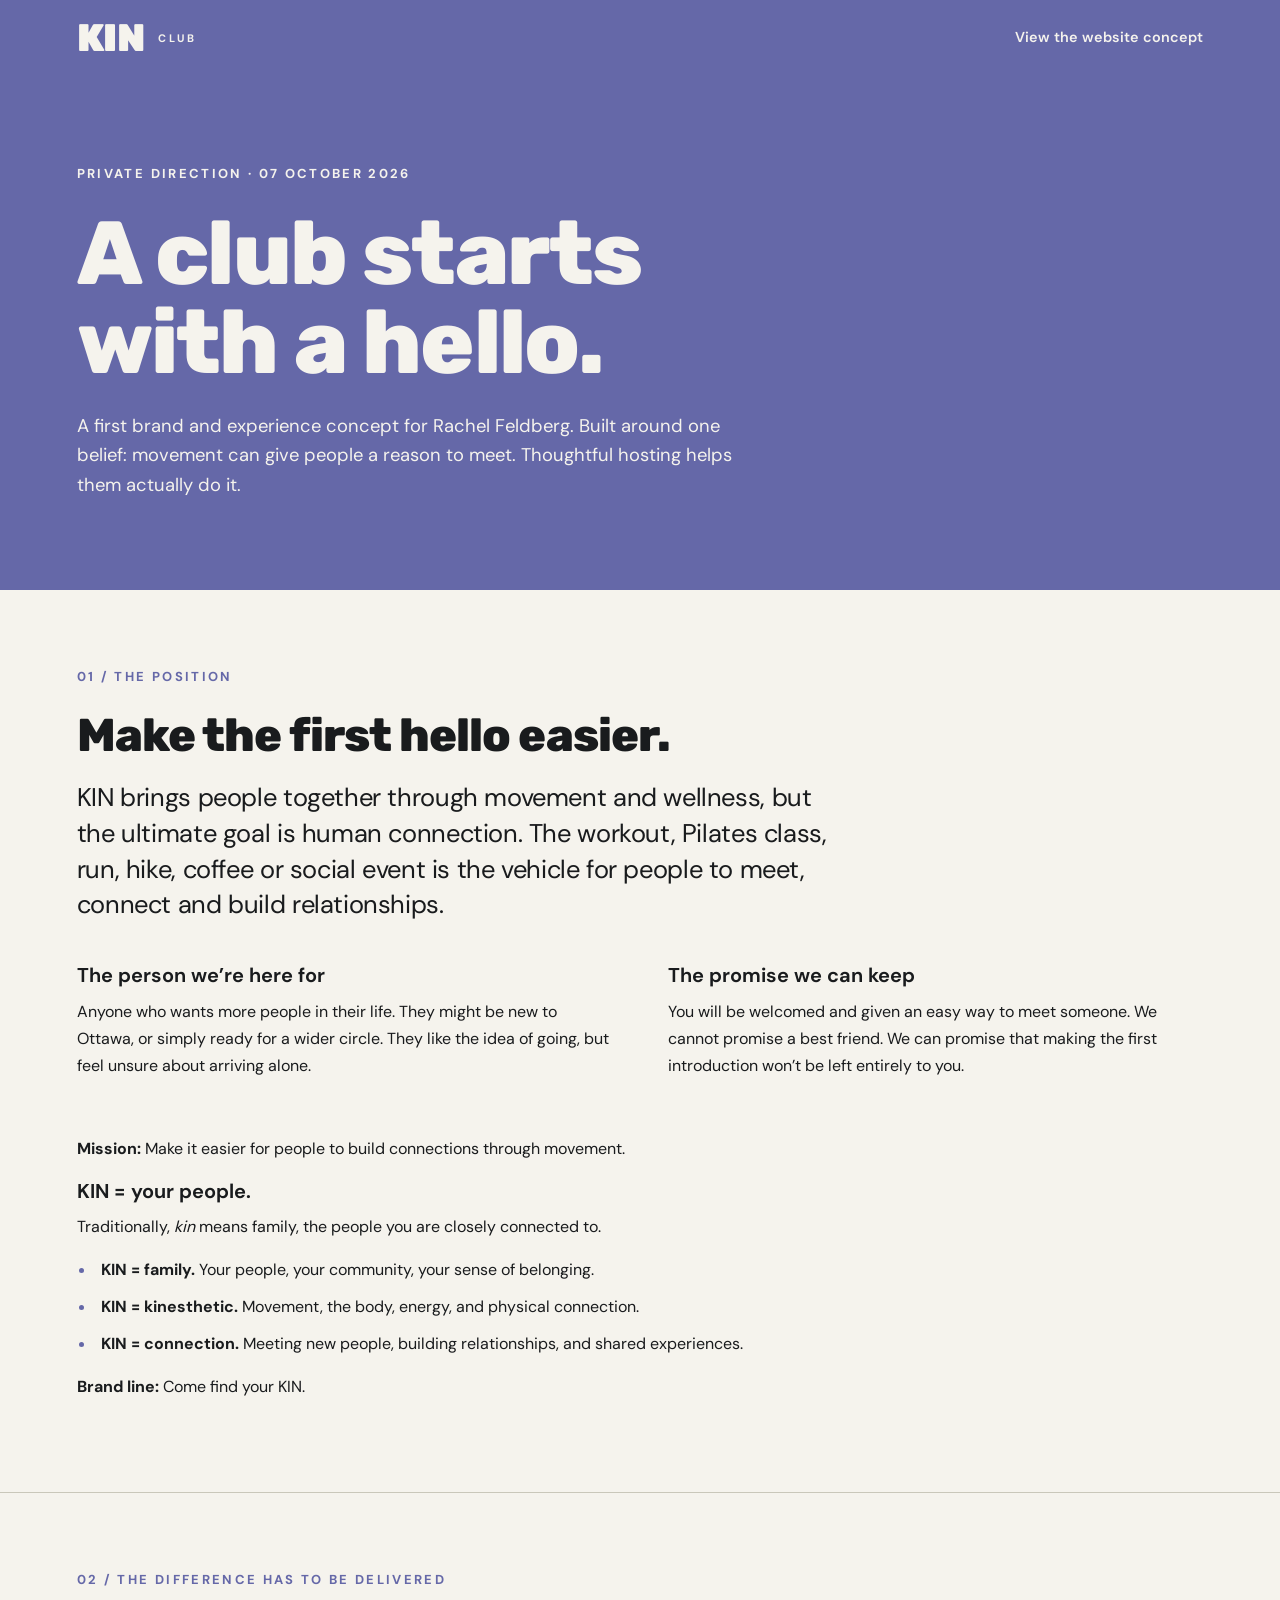
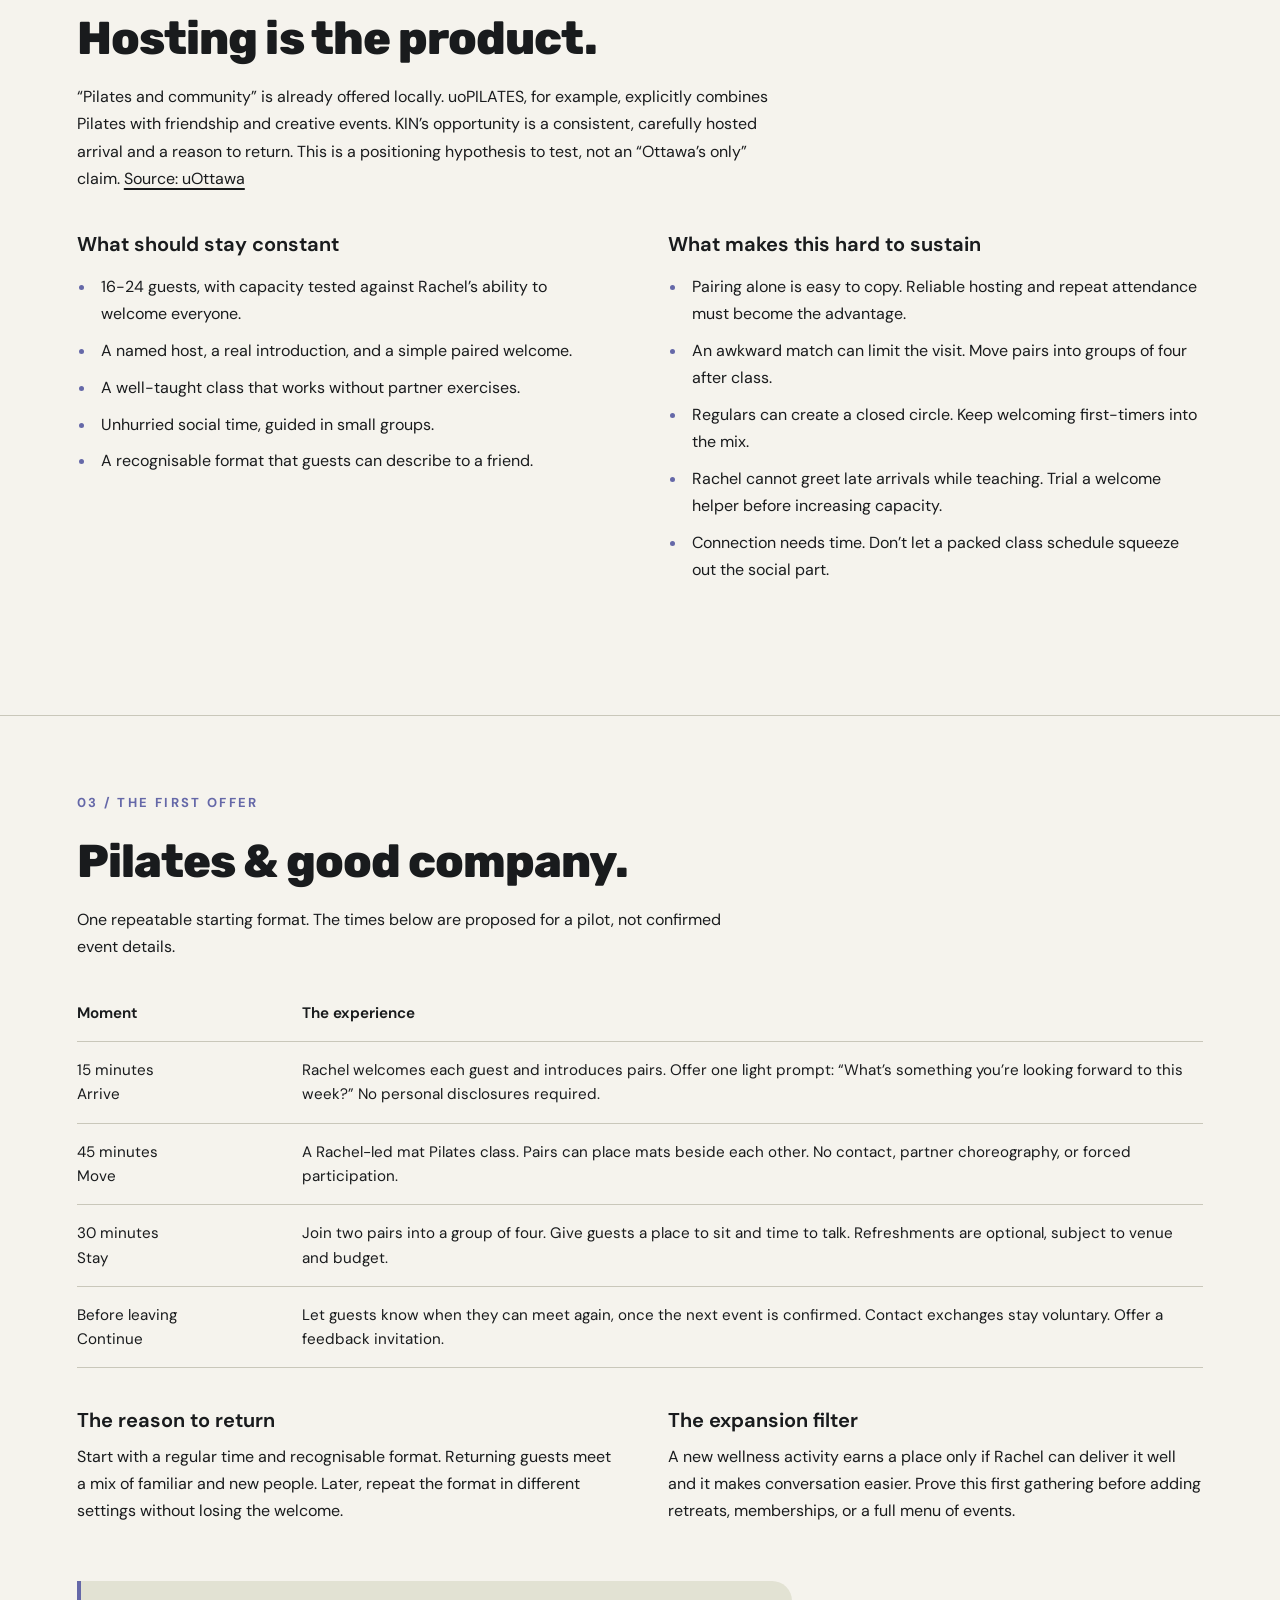
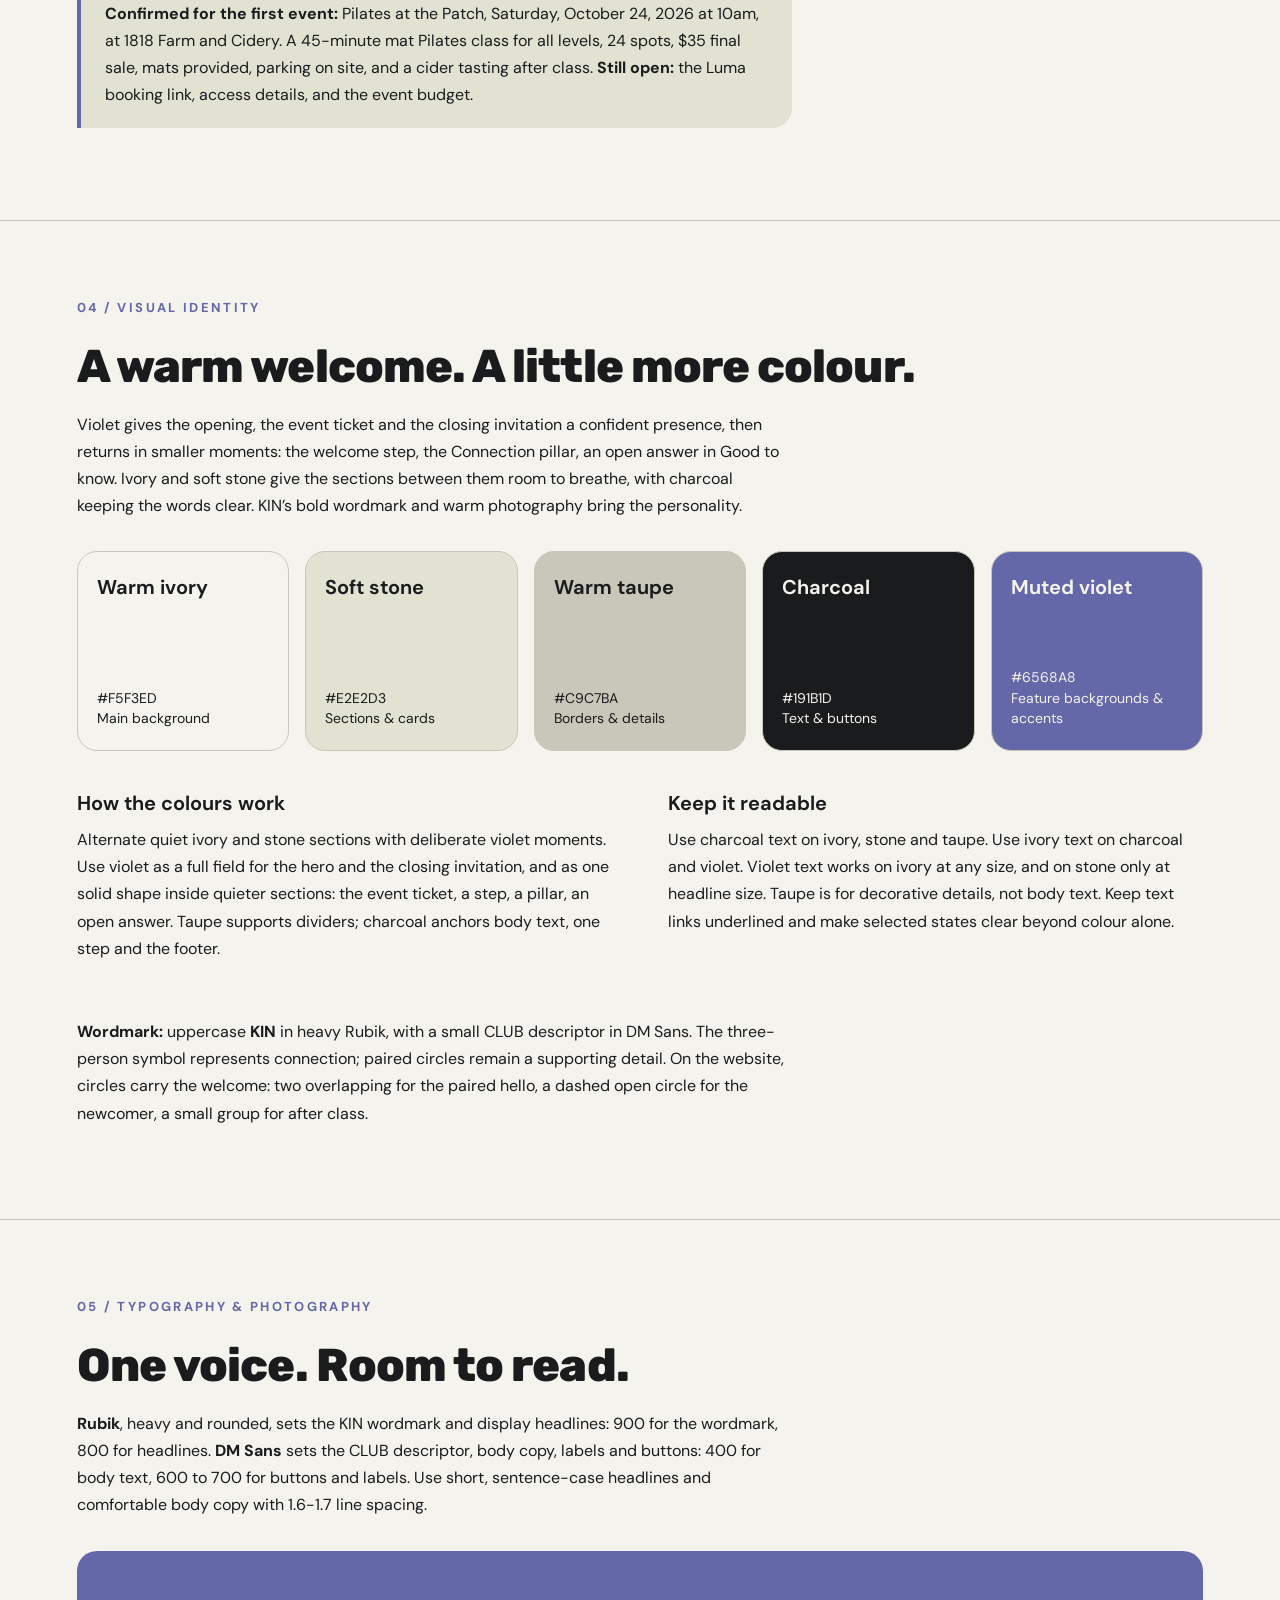
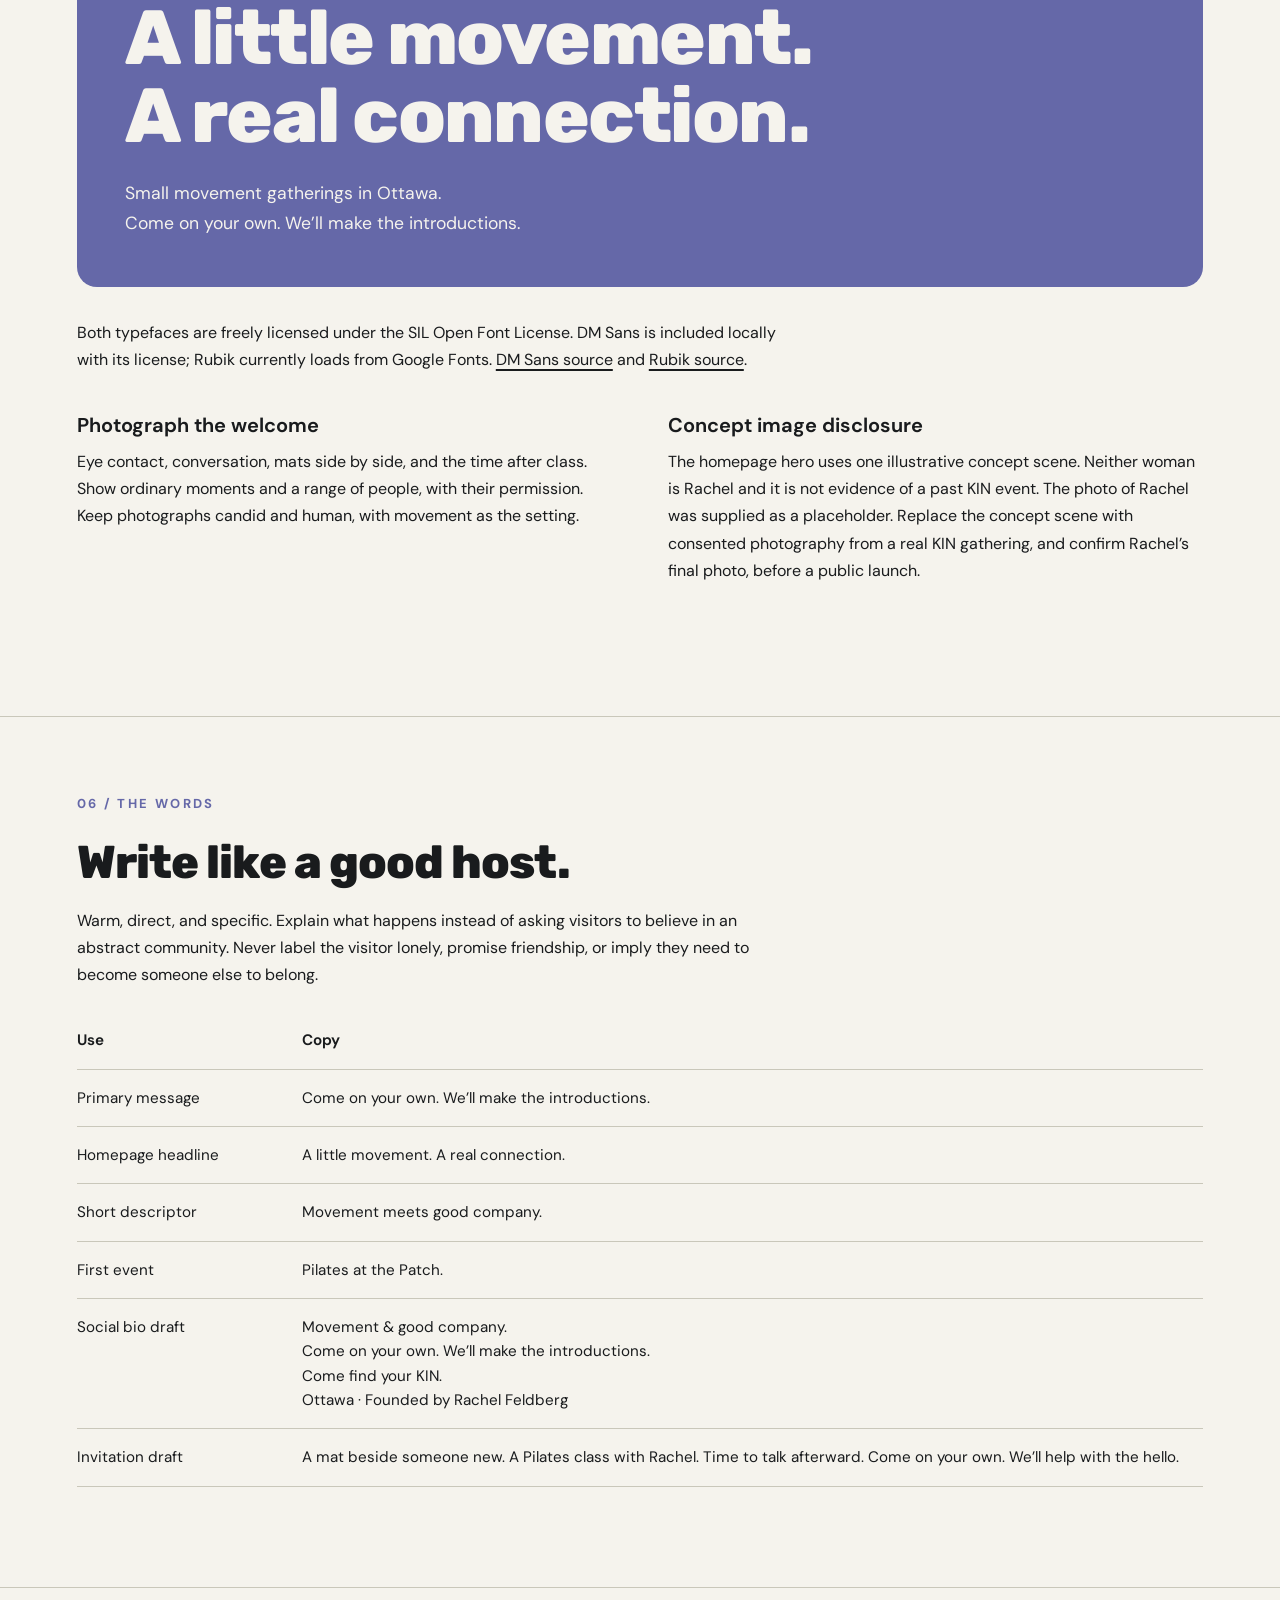
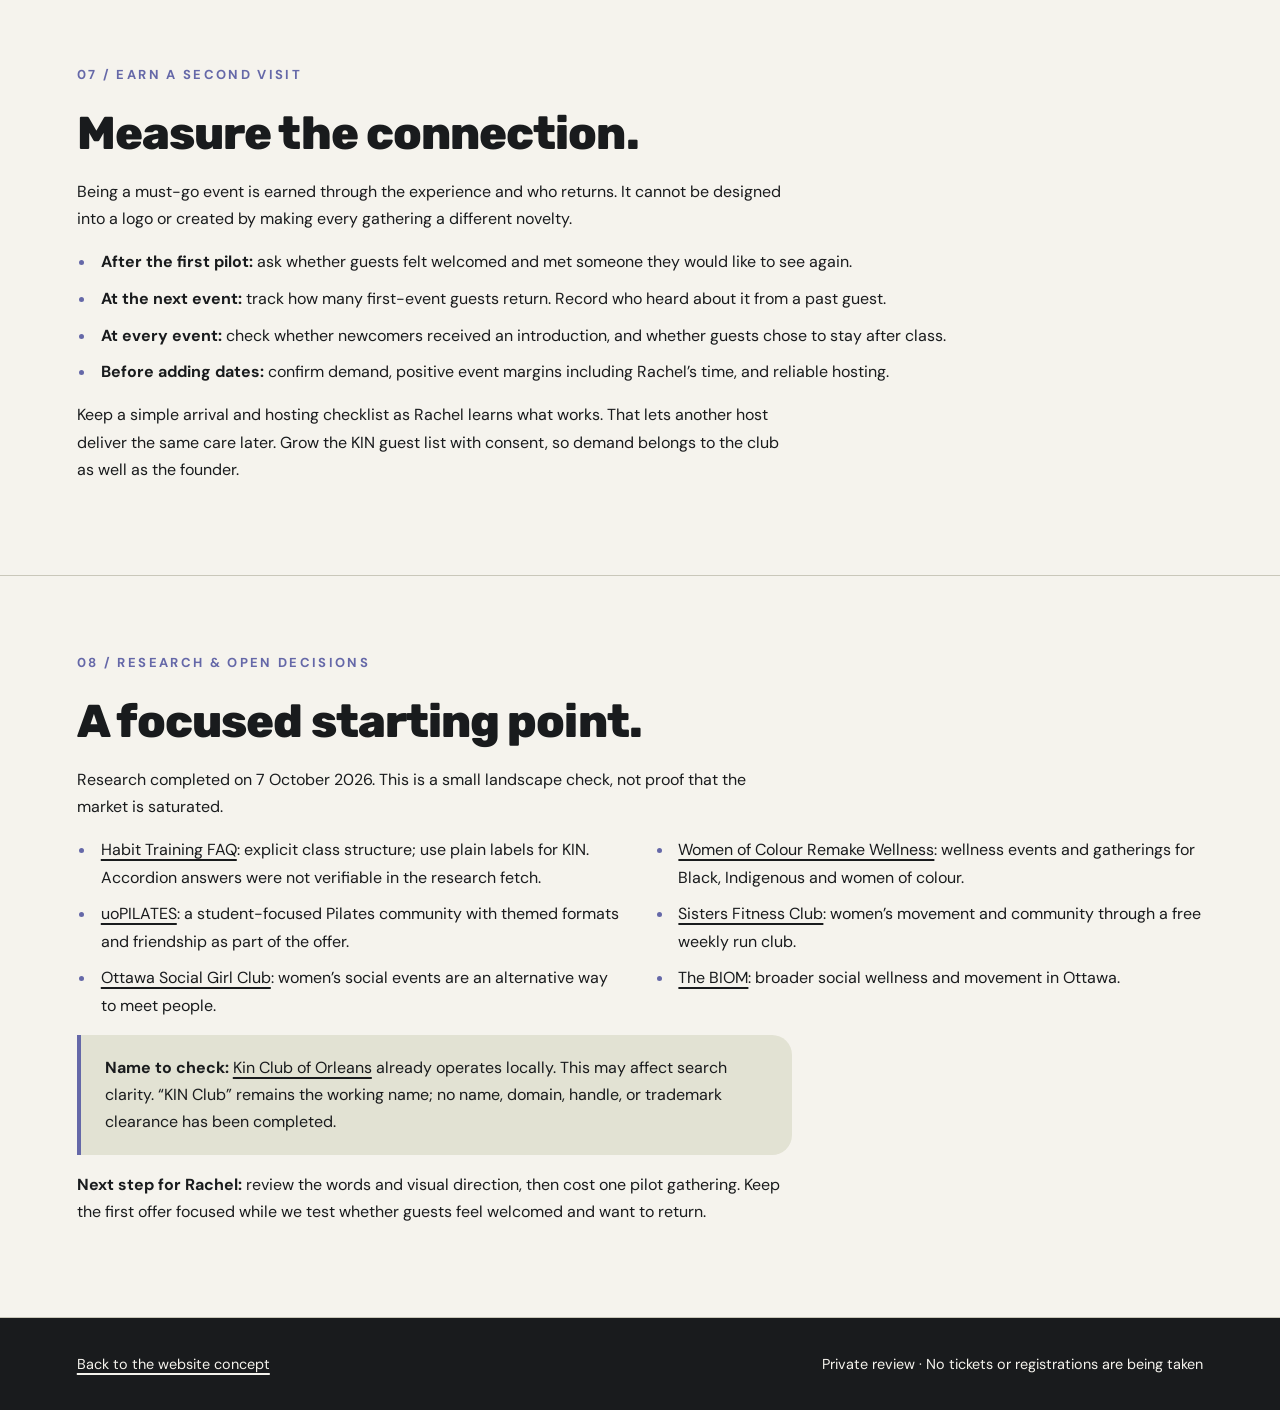
==== commit 34ddb104: "Publish reviewed KIN taste-skill design pass" ====
--- a/brand.html
+++ b/brand.html
@@ -1,11 +1,11 @@
 <!doctype html>
 <html lang="en">
 <head>
-  <meta charset="UTF-8"><meta name="viewport" content="width=device-width, initial-scale=1"><meta name="robots" content="noindex, nofollow"><meta name="theme-color" content="#F5F3ED">
+  <meta charset="UTF-8"><meta name="viewport" content="width=device-width, initial-scale=1"><meta name="robots" content="noindex, nofollow"><meta name="theme-color" content="#6568A8">
   <title>KIN Club | Brand &amp; experience concept</title>
   <meta name="description" content="A private brand direction for KIN Club: positioning, visual identity, and a small-group Pilates experience designed around meeting people.">
   <link rel="icon" type="image/svg+xml" href="data:image/svg+xml,%3Csvg xmlns='http://www.w3.org/2000/svg' viewBox='0 0 64 64'%3E%3Crect width='64' height='64' rx='16' fill='%236568A8'/%3E%3Ctext x='32' y='47' text-anchor='middle' font-family='Arial,sans-serif' font-weight='900' font-size='48' fill='%23F5F3ED'%3Ek%3C/text%3E%3C/svg%3E">
-  <link rel="preconnect" href="https://fonts.googleapis.com"><link rel="preconnect" href="https://fonts.gstatic.com" crossorigin><link href="https://fonts.googleapis.com/css2?family=Rubik:wght@700;800;900&display=swap" rel="stylesheet"><link rel="stylesheet" href="styles.css?v=violet-20261016"><script src="theme.js?v=neutral-20261016"></script>
+  <link rel="preconnect" href="https://fonts.googleapis.com"><link rel="preconnect" href="https://fonts.gstatic.com" crossorigin><link href="https://fonts.googleapis.com/css2?family=Rubik:wght@700;800;900&display=swap" rel="stylesheet"><link rel="stylesheet" href="styles.css?v=kin-20261016b"><script src="theme.js?v=neutral-20261016"></script>
 </head>
 <body>
   <a class="skip-link" href="#main">Skip to content</a>
@@ -13,11 +13,11 @@
   <main id="main">
     <section class="brand-hero"><p class="eyebrow">Private direction · 07 October 2026</p><h1>A club starts<br>with a hello.</h1><p>A first brand and experience concept for Rachel Feldberg. Built around one belief: movement can give people a reason to meet. Thoughtful hosting helps them actually do it.</p></section>
     <section class="brand-section"><p class="eyebrow">01 / The position</p><h2>Make the first hello easier.</h2><p class="large-copy">KIN brings people together through movement and wellness, but the ultimate goal is human connection. The workout, Pilates class, run, hike, coffee or social event is the vehicle for people to meet, connect and build relationships.</p><div class="two-col"><div><h3>The person we’re here for</h3><p>Anyone who wants more people in their life. They might be new to Ottawa, or simply ready for a wider circle. They like the idea of going, but feel unsure about arriving alone.</p></div><div><h3>The promise we can keep</h3><p>You will be welcomed and given an easy way to meet someone. We cannot promise a best friend. We can promise that making the first introduction won’t be left entirely to you.</p></div></div><p><strong>Mission:</strong> Make it easier for people to build connections through movement.</p><h3>KIN = your people.</h3><p>Traditionally, <em>kin</em> means family, the people you are closely connected to.</p><ul><li><strong>KIN = family.</strong> Your people, your community, your sense of belonging.</li><li><strong>KIN = kinesthetic.</strong> Movement, the body, energy, and physical connection.</li><li><strong>KIN = connection.</strong> Meeting new people, building relationships, and shared experiences.</li></ul><p><strong>Brand line:</strong> Come find your KIN.</p></section>
-    <section class="brand-section"><p class="eyebrow">02 / The difference has to be delivered</p><h2>Hosting is the product.</h2><p>“Pilates and community” is already offered locally. uoPILATES, for example, explicitly combines Pilates with friendship and creative events. KIN’s opportunity is a consistent, carefully hosted arrival and a reason to return. This is a positioning hypothesis to test, not an “Ottawa’s only” claim. <a href="https://www.uottawa.ca/campus-life/news-all/student-clubs-you-might-know-exist-uottawa">Source: uOttawa</a></p><div class="two-col"><div><h3>What should stay constant</h3><ul><li>16–24 guests, with capacity tested against Rachel’s ability to welcome everyone.</li><li>A named host, a real introduction, and a simple paired welcome.</li><li>A well-taught class that works without partner exercises.</li><li>Unhurried social time, guided in small groups.</li><li>A recognisable format that guests can describe to a friend.</li></ul></div><div><h3>What makes this hard to sustain</h3><ul><li>Pairing alone is easy to copy. Reliable hosting and repeat attendance must become the advantage.</li><li>An awkward match can limit the visit. Move pairs into groups of four after class.</li><li>Regulars can create a closed circle. Keep welcoming first-timers into the mix.</li><li>Rachel cannot greet late arrivals while teaching. Trial a welcome helper before increasing capacity.</li><li>Connection needs time. Don’t let a packed class schedule squeeze out the social part.</li></ul></div></div></section>
-    <section class="brand-section"><p class="eyebrow">03 / The first offer</p><h2>Pilates &amp; good company.</h2><p>One repeatable starting format. The times below are proposed for a pilot, not confirmed event details.</p><table><thead><tr><th scope="col">Moment</th><th scope="col">The experience</th></tr></thead><tbody><tr><td>15 minutes<br>Arrive</td><td>Rachel welcomes each guest and introduces pairs. Offer one light prompt: “What’s something you’re looking forward to this week?” No personal disclosures required.</td></tr><tr><td>45 minutes<br>Move</td><td>A Rachel-led mat Pilates class. Pairs can place mats beside each other. No contact, partner choreography, or forced participation.</td></tr><tr><td>30 minutes<br>Stay</td><td>Join two pairs into a group of four. Give guests a place to sit and time to talk. Refreshments are optional, subject to venue and budget.</td></tr><tr><td>Before leaving<br>Continue</td><td>Let guests know when they can meet again, once the next event is confirmed. Contact exchanges stay voluntary. Offer a feedback invitation.</td></tr></tbody></table><div class="two-col"><div><h3>The reason to return</h3><p>Start with a regular time and recognisable format. Returning guests meet a mix of familiar and new people. Later, repeat the format in different settings without losing the welcome.</p></div><div><h3>The expansion filter</h3><p>A new wellness activity earns a place only if Rachel can deliver it well and it makes conversation easier. Prove this first gathering before adding retreats, memberships, or a full menu of events.</p></div></div><p class="note"><strong>Still open:</strong> date, venue, budget, ticket price, class level, equipment, access needs, and any refreshments. Price from real costs and Rachel’s paid time at 16 guests, not a sellout of 24.</p></section>
-    <section class="brand-section"><p class="eyebrow">04 / Visual identity</p><h2>A warm welcome. A little more colour.</h2><p>Violet gives the opening, event card and closing invitation a confident presence. Ivory and soft stone give the sections between them room to breathe, with charcoal keeping the words clear. KIN’s bold wordmark and warm photography bring the personality.</p><div class="swatches"><div class="swatch" style="background:#F5F3ED;color:#191B1D"><span>Warm ivory</span><small>#F5F3ED<br>Main background</small></div><div class="swatch" style="background:#E2E2D3;color:#191B1D"><span>Soft stone</span><small>#E2E2D3<br>Sections & cards</small></div><div class="swatch" style="background:#C9C7BA;color:#191B1D"><span>Warm taupe</span><small>#C9C7BA<br>Borders & details</small></div><div class="swatch" style="background:#191B1D;color:#F5F3ED"><span>Charcoal</span><small>#191B1D<br>Text & buttons</small></div><div class="swatch" style="background:#6568A8;color:#F5F3ED"><span>Muted violet</span><small>#6568A8<br>Feature backgrounds & accents</small></div></div><div class="two-col"><div><h3>How the colours work</h3><p>Alternate quiet ivory and stone sections with deliberate violet moments. Use violet for the hero, the KIN way card and the closing invitation. Taupe supports dividers; charcoal anchors body text and the footer.</p></div><div><h3>Keep it readable</h3><p>Use charcoal text on ivory, stone and taupe. Use ivory text on charcoal. Taupe is for decorative details, not body text. Keep text links underlined and make selected states clear beyond colour alone.</p></div></div><p><strong>Wordmark:</strong> uppercase <strong>KIN</strong> in heavy Rubik, with a small CLUB descriptor in DM Sans. The three-person symbol represents connection; paired circles remain a supporting detail.</p></section>
-    <section class="brand-section"><p class="eyebrow">05 / Typography &amp; photography</p><h2>One voice. Room to read.</h2><p><strong>DM Sans</strong> carries the identity. Weight 650 for large headlines, 550 for section titles, 400 for body text, and 600 for buttons. Use short, sentence-case headlines and comfortable body copy with 1.5–1.7 line spacing.</p><div class="type-specimen"><p>A little movement.<br>A real connection.</p><p>Small Pilates gatherings. Real connection.<br>Come on your own. We’ll make the introductions.</p></div><p>DM Sans is freely licensed under the SIL Open Font License and is included locally with its license. <a href="https://github.com/google/fonts/tree/main/ofl/dmsans">Source: Google Fonts</a></p><div class="two-col"><div><h3>Photograph the welcome</h3><p>Eye contact, conversation, mats side by side, and the time after class. Show ordinary moments and a range of people, with their permission. Keep photographs candid and human, with movement as the setting.</p></div><div><h3>Concept image disclosure</h3><p>The website currently uses one illustrative concept scene. Neither woman is Rachel and it is not evidence of a past KIN event. Replace it with Rachel and a real pilot gathering before a public launch.</p></div></div></section>
-    <section class="brand-section"><p class="eyebrow">06 / The words</p><h2>Write like a good host.</h2><p>Warm, direct, and specific. Explain what happens instead of asking visitors to believe in an abstract community. Never label the visitor lonely, promise friendship, or imply she needs to become someone else to belong.</p><table><thead><tr><th scope="col">Use</th><th scope="col">Copy</th></tr></thead><tbody><tr><td>Primary message</td><td>Come on your own. We’ll make the introductions.</td></tr><tr><td>Homepage headline</td><td>A little movement. A real connection.</td></tr><tr><td>Short descriptor</td><td>Movement meets good company.</td></tr><tr><td>First event</td><td>Pilates &amp; good company.</td></tr><tr><td>Social bio draft</td><td>Movement &amp; good company.<br>Come on your own. We’ll make the introductions.<br>Come find your KIN.<br>Ottawa · Founded by Rachel Feldberg</td></tr><tr><td>Invitation draft</td><td>A mat beside someone new. A Pilates class with Rachel. Time to talk afterward. Come on your own. We’ll help with the hello.</td></tr></tbody></table></section>
+    <section class="brand-section"><p class="eyebrow">02 / The difference has to be delivered</p><h2>Hosting is the product.</h2><p>“Pilates and community” is already offered locally. uoPILATES, for example, explicitly combines Pilates with friendship and creative events. KIN’s opportunity is a consistent, carefully hosted arrival and a reason to return. This is a positioning hypothesis to test, not an “Ottawa’s only” claim. <a href="https://www.uottawa.ca/campus-life/news-all/student-clubs-you-might-know-exist-uottawa">Source: uOttawa</a></p><div class="two-col"><div><h3>What should stay constant</h3><ul><li>16-24 guests, with capacity tested against Rachel’s ability to welcome everyone.</li><li>A named host, a real introduction, and a simple paired welcome.</li><li>A well-taught class that works without partner exercises.</li><li>Unhurried social time, guided in small groups.</li><li>A recognisable format that guests can describe to a friend.</li></ul></div><div><h3>What makes this hard to sustain</h3><ul><li>Pairing alone is easy to copy. Reliable hosting and repeat attendance must become the advantage.</li><li>An awkward match can limit the visit. Move pairs into groups of four after class.</li><li>Regulars can create a closed circle. Keep welcoming first-timers into the mix.</li><li>Rachel cannot greet late arrivals while teaching. Trial a welcome helper before increasing capacity.</li><li>Connection needs time. Don’t let a packed class schedule squeeze out the social part.</li></ul></div></div></section>
+    <section class="brand-section"><p class="eyebrow">03 / The first offer</p><h2>Pilates &amp; good company.</h2><p>One repeatable starting format. The times below are proposed for a pilot, not confirmed event details.</p><table><thead><tr><th scope="col">Moment</th><th scope="col">The experience</th></tr></thead><tbody><tr><td>15 minutes<br>Arrive</td><td>Rachel welcomes each guest and introduces pairs. Offer one light prompt: “What’s something you’re looking forward to this week?” No personal disclosures required.</td></tr><tr><td>45 minutes<br>Move</td><td>A Rachel-led mat Pilates class. Pairs can place mats beside each other. No contact, partner choreography, or forced participation.</td></tr><tr><td>30 minutes<br>Stay</td><td>Join two pairs into a group of four. Give guests a place to sit and time to talk. Refreshments are optional, subject to venue and budget.</td></tr><tr><td>Before leaving<br>Continue</td><td>Let guests know when they can meet again, once the next event is confirmed. Contact exchanges stay voluntary. Offer a feedback invitation.</td></tr></tbody></table><div class="two-col"><div><h3>The reason to return</h3><p>Start with a regular time and recognisable format. Returning guests meet a mix of familiar and new people. Later, repeat the format in different settings without losing the welcome.</p></div><div><h3>The expansion filter</h3><p>A new wellness activity earns a place only if Rachel can deliver it well and it makes conversation easier. Prove this first gathering before adding retreats, memberships, or a full menu of events.</p></div></div><p class="note"><strong>Confirmed for the first event:</strong> Pilates at the Patch, Saturday, October 24, 2026 at 10am, at 1818 Farm and Cidery. A 45-minute mat Pilates class for all levels, 24 spots, $35 final sale, mats provided, parking on site, and a cider tasting after class. <strong>Still open:</strong> the Luma booking link, access details, and the event budget.</p></section>
+    <section class="brand-section"><p class="eyebrow">04 / Visual identity</p><h2>A warm welcome. A little more colour.</h2><p>Violet gives the opening, the event ticket and the closing invitation a confident presence, then returns in smaller moments: the welcome step, the Connection pillar, an open answer in Good to know. Ivory and soft stone give the sections between them room to breathe, with charcoal keeping the words clear. KIN’s bold wordmark and warm photography bring the personality.</p><div class="swatches"><div class="swatch" style="background:#F5F3ED;color:#191B1D"><span>Warm ivory</span><small>#F5F3ED<br>Main background</small></div><div class="swatch" style="background:#E2E2D3;color:#191B1D"><span>Soft stone</span><small>#E2E2D3<br>Sections & cards</small></div><div class="swatch" style="background:#C9C7BA;color:#191B1D"><span>Warm taupe</span><small>#C9C7BA<br>Borders & details</small></div><div class="swatch" style="background:#191B1D;color:#F5F3ED"><span>Charcoal</span><small>#191B1D<br>Text & buttons</small></div><div class="swatch" style="background:#6568A8;color:#F5F3ED"><span>Muted violet</span><small>#6568A8<br>Feature backgrounds & accents</small></div></div><div class="two-col"><div><h3>How the colours work</h3><p>Alternate quiet ivory and stone sections with deliberate violet moments. Use violet as a full field for the hero and the closing invitation, and as one solid shape inside quieter sections: the event ticket, a step, a pillar, an open answer. Taupe supports dividers; charcoal anchors body text, one step and the footer.</p></div><div><h3>Keep it readable</h3><p>Use charcoal text on ivory, stone and taupe. Use ivory text on charcoal and violet. Violet text works on ivory at any size, and on stone only at headline size. Taupe is for decorative details, not body text. Keep text links underlined and make selected states clear beyond colour alone.</p></div></div><p><strong>Wordmark:</strong> uppercase <strong>KIN</strong> in heavy Rubik, with a small CLUB descriptor in DM Sans. The three-person symbol represents connection; paired circles remain a supporting detail. On the website, circles carry the welcome: two overlapping for the paired hello, a dashed open circle for the newcomer, a small group for after class.</p></section>
+    <section class="brand-section"><p class="eyebrow">05 / Typography &amp; photography</p><h2>One voice. Room to read.</h2><p><strong>Rubik</strong>, heavy and rounded, sets the KIN wordmark and display headlines: 900 for the wordmark, 800 for headlines. <strong>DM Sans</strong> sets the CLUB descriptor, body copy, labels and buttons: 400 for body text, 600 to 700 for buttons and labels. Use short, sentence-case headlines and comfortable body copy with 1.6-1.7 line spacing.</p><div class="type-specimen"><p>A little movement.<br>A real connection.</p><p>Small movement gatherings in Ottawa.<br>Come on your own. We’ll make the introductions.</p></div><p>Both typefaces are freely licensed under the SIL Open Font License. DM Sans is included locally with its license; Rubik currently loads from Google Fonts. <a href="https://github.com/google/fonts/tree/main/ofl/dmsans">DM Sans source</a> and <a href="https://github.com/google/fonts/tree/main/ofl/rubik">Rubik source</a>.</p><div class="two-col"><div><h3>Photograph the welcome</h3><p>Eye contact, conversation, mats side by side, and the time after class. Show ordinary moments and a range of people, with their permission. Keep photographs candid and human, with movement as the setting.</p></div><div><h3>Concept image disclosure</h3><p>The homepage hero uses one illustrative concept scene. Neither woman is Rachel and it is not evidence of a past KIN event. The photo of Rachel was supplied as a placeholder. Replace the concept scene with consented photography from a real KIN gathering, and confirm Rachel’s final photo, before a public launch.</p></div></div></section>
+    <section class="brand-section"><p class="eyebrow">06 / The words</p><h2>Write like a good host.</h2><p>Warm, direct, and specific. Explain what happens instead of asking visitors to believe in an abstract community. Never label the visitor lonely, promise friendship, or imply they need to become someone else to belong.</p><table><thead><tr><th scope="col">Use</th><th scope="col">Copy</th></tr></thead><tbody><tr><td>Primary message</td><td>Come on your own. We’ll make the introductions.</td></tr><tr><td>Homepage headline</td><td>A little movement. A real connection.</td></tr><tr><td>Short descriptor</td><td>Movement meets good company.</td></tr><tr><td>First event</td><td>Pilates at the Patch.</td></tr><tr><td>Social bio draft</td><td>Movement &amp; good company.<br>Come on your own. We’ll make the introductions.<br>Come find your KIN.<br>Ottawa · Founded by Rachel Feldberg</td></tr><tr><td>Invitation draft</td><td>A mat beside someone new. A Pilates class with Rachel. Time to talk afterward. Come on your own. We’ll help with the hello.</td></tr></tbody></table></section>
     <section class="brand-section"><p class="eyebrow">07 / Earn a second visit</p><h2>Measure the connection.</h2><p>Being a must-go event is earned through the experience and who returns. It cannot be designed into a logo or created by making every gathering a different novelty.</p><ul><li><strong>After the first pilot:</strong> ask whether guests felt welcomed and met someone they would like to see again.</li><li><strong>At the next event:</strong> track how many first-event guests return. Record who heard about it from a past guest.</li><li><strong>At every event:</strong> check whether newcomers received an introduction, and whether guests chose to stay after class.</li><li><strong>Before adding dates:</strong> confirm demand, positive event margins including Rachel’s time, and reliable hosting.</li></ul><p>Keep a simple arrival and hosting checklist as Rachel learns what works. That lets another host deliver the same care later. Grow the KIN guest list with consent, so demand belongs to the club as well as the founder.</p></section>
     <section class="brand-section"><p class="eyebrow">08 / Research &amp; open decisions</p><h2>A focused starting point.</h2><p>Research completed on 7 October 2026. This is a small landscape check, not proof that the market is saturated.</p><ul class="source-list"><li><a href="https://habittraining.com.au/faq/">Habit Training FAQ</a>: explicit class structure; use plain labels for KIN. Accordion answers were not verifiable in the research fetch.</li><li><a href="https://www.uottawa.ca/campus-life/news-all/student-clubs-you-might-know-exist-uottawa">uoPILATES</a>: a student-focused Pilates community with themed formats and friendship as part of the offer.</li><li><a href="https://www.eventbrite.ca/o/49712487433">Ottawa Social Girl Club</a>: women’s social events are an alternative way to meet people.</li><li><a href="https://www.womenofcolourremakewellness.com/about-us">Women of Colour Remake Wellness</a>: wellness events and gatherings for Black, Indigenous and women of colour.</li><li><a href="https://www.sistersfitnessclub.com/run-club">Sisters Fitness Club</a>: women’s movement and community through a free weekly run club.</li><li><a href="https://thebiom.com/">The BIOM</a>: broader social wellness and movement in Ottawa.</li></ul><p class="note"><strong>Name to check:</strong> <a href="https://www.kincluboforleans.ca/">Kin Club of Orleans</a> already operates locally. This may affect search clarity. “KIN Club” remains the working name; no name, domain, handle, or trademark clearance has been completed.</p><p><strong>Next step for Rachel:</strong> review the words and visual direction, then cost one pilot gathering. Keep the first offer focused while we test whether guests feel welcomed and want to return.</p></section>
   </main>
--- a/styles.css
+++ b/styles.css
@@ -1,168 +1,326 @@
+/* KIN Club: shared styles for index.html, brand.html and social.html. Rebuilt 2026-10-16.
+   Colours: approved palette only (ivory, stone, taupe, charcoal, violet). Muted is the existing secondary text grey.
+   Contrast rules: ivory text on violet (4.6:1). Violet text on ivory at any size; on stone only at 20px+ bold.
+   Shape rule: buttons and nav pills are full pills; tiles, ticket, photos and posters use --radius; brand motif circles are round. */
 @font-face{font-family:'DM Sans';src:url('assets/dm-sans.ttf') format('truetype');font-style:normal;font-weight:100 1000;font-display:swap}
-:root{--pink:#FFA8CD;--paper:#F9F8F5;--ink:#0B051D;--plum:#2C2242;--line:#d9d5d5;--muted:#5d5665;--font:'DM Sans',Arial,sans-serif}
-*{box-sizing:border-box}html{scroll-behavior:smooth;scroll-padding-top:2rem}body{margin:0;background:var(--paper);color:var(--ink);font-family:var(--font);font-size:1rem;line-height:1.5}a{color:inherit}button,input{font:inherit}a,button,summary{-webkit-tap-highlight-color:transparent}a:focus-visible,button:focus-visible,summary:focus-visible{outline:3px solid var(--ink);outline-offset:6px}img{display:block;max-width:100%}h1,h2,h3,p{margin-top:0}h1,h2,h3{text-wrap:balance}p{max-width:65ch}section[id]{scroll-margin-top:2rem}.skip-link{position:absolute;left:1rem;top:-6rem;padding:1rem;background:var(--ink);color:white;z-index:10}.skip-link:focus{top:1rem}.site-header{display:flex;align-items:center;justify-content:space-between;padding:1.4rem 4%;min-height:98px;gap:2rem}.wordmark{display:inline-flex;align-items:baseline;text-decoration:none;font-weight:850;font-size:3.45rem;letter-spacing:-.095em;line-height:1}.wordmark span{font-size:.7rem;letter-spacing:.12em;margin-left:.75rem;font-weight:700}.site-header nav{display:flex;align-items:center;gap:2.5rem}.site-header nav a{text-decoration:none;font-size:.94rem;font-weight:550;position:relative}.site-header nav a:hover{text-decoration:underline;text-underline-offset:.4rem}.location{font-size:.88rem}.hero{display:grid;grid-template-columns:1fr 1fr;min-height:650px;background:var(--pink)}.hero-copy{padding:3.2rem 8% 3.6rem;display:flex;flex-direction:column;align-items:flex-start}.eyebrow{font-size:.82rem;font-weight:650;letter-spacing:.07em;text-transform:uppercase;margin-bottom:1.8rem}.hero h1{font-size:clamp(3.5rem,6.25vw,6.5rem);font-weight:650;line-height:.99;letter-spacing:-.065em;margin-bottom:1.7rem}.hero-intro{font-size:1.06rem;line-height:1.6;margin-bottom:1.6rem}.button{display:inline-flex;justify-content:center;align-items:center;padding:.92rem 1.65rem;border-radius:999px;text-decoration:none;font-size:.94rem;font-weight:600;min-height:50px;border:1px solid transparent;transition:background .15s,transform .15s}.button:hover{transform:translateY(-2px)}.button-dark{background:var(--ink);color:var(--paper)}.button-dark:hover{background:var(--plum)}.hero-photo{position:relative;min-height:600px;overflow:hidden}.hero-photo>img{width:100%;height:100%;position:absolute;object-fit:cover;object-position:88% center}.photo-note{position:absolute;left:2rem;bottom:2rem;background:var(--paper);padding:1.1rem 1.4rem;display:flex;gap:1rem;align-items:center;font-weight:600;font-size:1rem;line-height:1.25;border-radius:3px;transform:rotate(-3deg)}.pair-symbol{display:flex;padding-right:.45rem}.pair-symbol i{width:1.75rem;height:1.75rem;border:1.8px solid var(--ink);border-radius:50%;display:block}.pair-symbol i+i{margin-left:-.6rem;background:var(--pink)}.intro-strip{display:flex;justify-content:space-around;gap:1rem;padding:1.15rem 4%;font-size:.8rem;letter-spacing:.065em;text-transform:uppercase;border-bottom:1px solid var(--line)}.section{padding:6.5rem 7%}.introduction{text-align:center;max-width:1000px;margin:auto}.introduction .eyebrow{margin-bottom:1.4rem}h2{font-size:clamp(2.3rem,4.4vw,4.3rem);line-height:1.04;letter-spacing:-.05em;font-weight:550;margin-bottom:1.6rem}.introduction>p:last-child{margin:0 auto;font-size:1.1rem;line-height:1.7;max-width:620px}.site-footer{padding:2.5rem 4%;border-top:1px solid var(--line);display:flex;align-items:center;justify-content:space-between;gap:2rem}.site-footer p{margin:0;font-size:.95rem}.site-footer>span{font-size:.8rem;color:var(--muted)}
-@media(min-width:1600px){.hero-copy{padding-left:12%;}.hero{min-height:760px}}
-@media(max-width:900px){.site-header{padding:1.3rem 5%;gap:1rem;min-height:90px}.site-header nav{gap:1.3rem}.location{display:none}.hero{min-height:600px}.hero-copy{padding:2.8rem 8%}.hero h1{font-size:4.6rem}.hero-photo{min-height:600px}.hero-intro{font-size:1rem}.desktop-break{display:none}.photo-note{left:1.3rem;bottom:1.5rem}.section{padding:5rem 6%}.site-footer{flex-wrap:wrap}}
-@media(max-width:650px){.site-header{flex-wrap:wrap;padding:1.1rem 6%;gap:1.1rem}.wordmark{font-size:2.9rem}.site-header nav{gap:1.2rem}.site-header nav a{font-size:.82rem;min-height:44px;display:flex;align-items:center}.site-header nav a:last-child{display:none}.hero{grid-template-columns:1fr}.hero-copy{padding:2.6rem 6% 3rem}.hero h1{font-size:clamp(3.65rem,13vw,5.6rem);line-height:1}.hero .eyebrow{font-size:.77rem}.hero-photo{min-height:360px;aspect-ratio:1.15}.hero-photo>img{object-position:88% center}.hero-intro{font-size:1.06rem;max-width:28ch}.photo-note{font-size:.93rem}.intro-strip{font-size:.69rem;gap:1.2rem;justify-content:space-between;padding:1rem 6%}.intro-strip span{max-width:12ch}.section{padding:4rem 6%}.introduction{text-align:left}.introduction>p:last-child{font-size:1.04rem}.eyebrow{font-size:.78rem}h2{font-size:2.8rem}.site-footer{padding:2rem 6%;align-items:flex-start;flex-direction:column;gap:1.3rem}}
-.hero h1{letter-spacing:-.045em}.steps{display:grid;grid-template-columns:repeat(3,1fr);gap:3rem;padding-top:0;padding-bottom:6rem}.step{border-top:1px solid var(--ink);padding-top:1.5rem}.step-number{font-size:.87rem;display:block;margin-bottom:2.3rem}.step h3{font-size:1.7rem;line-height:1.15;letter-spacing:-.03em;font-weight:550;margin-bottom:1rem}.step p{margin:0;color:var(--muted);font-size:1rem;line-height:1.65}.gathering{background:var(--pink);display:grid;grid-template-columns:1fr 1fr;gap:9%;align-items:center}.gathering-heading>p:not(.eyebrow){font-size:1.1rem;max-width:32ch;line-height:1.65}.gathering-heading .fine-print{font-size:.91rem!important;margin-top:2.8rem}.gathering-detail{background:var(--paper);padding:2.4rem 2.5rem;transform:rotate(2deg)}.gathering-label{display:block;font-size:.85rem;text-transform:uppercase;letter-spacing:.07em;border-bottom:1px solid var(--line);padding-bottom:1.1rem}.gathering-detail dl{margin:0}.gathering-detail dl>div{padding:1.2rem 0;border-bottom:1px solid var(--line)}.gathering-detail dt{font-size:1.2rem;font-weight:600;letter-spacing:-.025em}.gathering-detail dd{margin:.25rem 0 0;font-size:.94rem;color:var(--muted)}.gathering-bottom{display:flex;justify-content:space-between;gap:.7rem;font-size:.74rem;text-transform:uppercase;letter-spacing:.035em;padding-top:1.5rem}.story{display:grid;grid-template-columns:1fr 1fr;gap:9%;padding-top:7rem;padding-bottom:7rem}.story-copy p{color:var(--muted);font-size:1.05rem;line-height:1.7}.story-copy .story-lead{font-size:1.55rem;line-height:1.35;color:var(--ink);font-weight:500;letter-spacing:-.025em}.story-route{display:flex;align-items:center;gap:1.5rem;margin-top:3rem;max-width:340px;font-size:.88rem}.story-route strong{font-weight:500;color:var(--muted);font-size:.8rem}.route-line{flex:1;min-width:30px;height:1px;background:var(--ink);position:relative}.route-line:before,.route-line:after{content:'';width:7px;height:7px;border:1px solid var(--ink);border-radius:50%;position:absolute;top:-3px;background:var(--paper)}.route-line:after{right:0}.founder-signoff{display:flex;align-items:center;gap:1.2rem;border-top:1px solid var(--line);padding-top:1.5rem;margin-top:2rem;font-size:.9rem}.founder-signoff strong{font-weight:600}.belonging{background:var(--ink);color:var(--pink);text-align:center;padding:5.5rem 6%}.belonging>.eyebrow{margin-left:auto;margin-right:auto}.belonging h2{font-size:clamp(3.7rem,7.4vw,7.5rem);letter-spacing:-.055em;margin-bottom:2rem}.button-paper{background:var(--paper);color:var(--ink)}.button-paper:hover{background:var(--pink)}.belonging a:focus-visible,.site-footer a:focus-visible{outline-color:var(--pink)}.faq{display:grid;grid-template-columns:.85fr 1.15fr;gap:8%}.faq>div>p:not(.eyebrow){color:var(--muted)}.faq-list{border-top:1px solid var(--line)}details{border-bottom:1px solid var(--line)}summary{cursor:pointer;list-style:none;font-size:1.06rem;font-weight:550;padding:1.4rem 2rem 1.4rem 0;position:relative;min-height:64px}summary::-webkit-details-marker{display:none}summary:after{content:'+';position:absolute;right:0;top:1.2rem;font-size:1.4rem;font-weight:400}details[open] summary:after{content:'−'}details>p{font-size:1rem;color:var(--muted);line-height:1.7;padding-right:2.5rem;margin-bottom:1.5rem}.site-footer{display:block;background:var(--ink);color:var(--paper);padding:3rem 4% 1.5rem;border:0}.footer-top{display:flex;justify-content:space-between;gap:2rem;align-items:flex-start}.footer-top p{line-height:1.5}.footer-top a{font-size:.9rem;text-underline-offset:.3rem}.footer-mark{color:var(--pink);display:flex;align-items:baseline;text-decoration:none;line-height:1;letter-spacing:-.08em;font-size:clamp(8rem,27vw,28rem);font-weight:750;padding:2rem 0 1.5rem}.footer-mark span{font-size:.23em;letter-spacing:-.065em;margin-left:.25em;font-weight:500}.footer-bottom{border-top:1px solid #51485e;padding-top:1.2rem;display:flex;justify-content:space-between;gap:1rem;font-size:.78rem;color:var(--paper)}
-/* Companion brand direction */
-.brand-header{border-bottom:1px solid var(--line)}.brand-header>a:last-child{font-size:.9rem;text-underline-offset:.3rem}.brand-hero{padding:5rem 7%;background:var(--pink)}.brand-hero h1{font-size:clamp(3.5rem,7vw,7rem);line-height:1;letter-spacing:-.05em;max-width:12ch;font-weight:600;margin-bottom:1.6rem}.brand-hero>p:last-child{font-size:1.15rem;max-width:53ch;margin-bottom:0}.brand-section{max-width:1440px;margin:auto;padding:4.5rem 7%;border-bottom:1px solid var(--line)}.brand-section h2{font-size:2.6rem}.brand-section h3{font-size:1.3rem;line-height:1.25;font-weight:600;margin-bottom:.7rem}.brand-section p,.brand-section li{font-size:1rem;line-height:1.7}.brand-section .large-copy{font-size:1.7rem;line-height:1.4;letter-spacing:-.03em;max-width:42ch}.two-col{display:grid;grid-template-columns:1fr 1fr;gap:5%;margin-top:2.5rem}.swatches{display:grid;grid-template-columns:repeat(4,1fr);gap:1rem;margin:2rem 0}.swatch{padding:1.5rem 1.2rem;min-height:220px;display:flex;flex-direction:column;justify-content:space-between;border:1px solid var(--line)}.swatch span{font-size:1.3rem;line-height:1.2;font-weight:550}.swatch small{font-size:.88rem}.swatch-pink{background:var(--pink)}.swatch-ink{background:var(--ink);color:var(--paper)}.swatch-paper{background:var(--paper)}.swatch-plum{background:var(--plum);color:var(--paper)}.type-specimen{background:var(--ink);color:var(--paper);padding:3rem;margin-top:2rem}.type-specimen>p:first-child{font-size:clamp(3rem,6vw,5.5rem);letter-spacing:-.045em;line-height:1.03;font-weight:650;margin-bottom:1.8rem}.type-specimen>p:last-child{font-weight:400;margin:0}.brand-section table{border-collapse:collapse;width:100%;font-size:.93rem;margin:1.5rem 0}.brand-section th,.brand-section td{text-align:left;vertical-align:top;border-bottom:1px solid var(--line);padding:1rem 1rem 1rem 0}.brand-section th{font-weight:600}.brand-section th:first-child,.brand-section td:first-child{width:20%}.brand-section ul{padding-left:1.2rem}.brand-section li{padding-left:.3rem;margin-bottom:.6rem}.brand-section a{text-underline-offset:.2rem}.note{padding:1.2rem 1.5rem;background:#eeeaeF;border-left:3px solid var(--plum)}.brand-section code{font-size:.88em}.source-list{columns:2;column-gap:3rem}.source-list li{break-inside:avoid}.brand-footer{padding:2rem 7%;display:flex;justify-content:space-between;gap:2rem;font-size:.88rem}
-@media(max-width:1000px){.steps{gap:1.7rem}.gathering-detail{padding:1.6rem}.gathering{gap:6%}.gathering-bottom{flex-wrap:wrap}.story{gap:6%}.swatches{grid-template-columns:1fr 1fr}.swatch{min-height:180px}.hero h1{font-size:clamp(3.2rem,7.5vw,4.5rem)}}
-@media(max-width:650px){.steps{grid-template-columns:1fr;gap:2rem;padding-bottom:4rem}.step-number{margin-bottom:1.2rem}.step h3{font-size:1.8rem}.step p{max-width:40ch}.gathering,.story,.faq{grid-template-columns:1fr;gap:2.5rem}.gathering-heading .fine-print{margin-top:1.5rem}.gathering-detail{transform:none;padding:1.7rem}.gathering-bottom{font-size:.74rem}.story{padding-top:4rem;padding-bottom:4rem}.story-route{margin-top:2rem}.belonging{padding:4.5rem 6%}.belonging h2{font-size:3.7rem}.faq{gap:1rem}.faq h2{margin-bottom:1rem}.footer-top{flex-wrap:wrap;gap:1.5rem}.footer-top p{font-size:.88rem}.footer-top a{width:100%;font-size:.85rem}.footer-bottom{flex-direction:column;gap:.4rem}.footer-mark{padding:2.5rem 0}.brand-hero{padding:3.5rem 6%}.brand-hero h1{font-size:3.6rem}.brand-section{padding:3rem 6%}.brand-section h2{font-size:2.3rem}.brand-section .large-copy{font-size:1.4rem}.two-col{grid-template-columns:1fr;gap:1.2rem}.swatches{gap:.6rem}.swatch{min-height:160px;padding:1.2rem 1rem}.swatch span{font-size:1.15rem}.type-specimen{padding:1.7rem}.brand-section table{font-size:.85rem}.brand-section th,.brand-section td{padding:.8rem .6rem .8rem 0}.brand-section th:first-child,.brand-section td:first-child{width:26%}.source-list{columns:1}.brand-footer{flex-direction:column;gap:.6rem}.brand-header{flex-wrap:nowrap}.brand-header>a:last-child{font-size:.8rem}.hero h1{font-size:clamp(3.3rem,13vw,5.3rem)}}
-.eyebrow,.gathering-label,.step-number,.intro-strip{font-size:.875rem}.gathering-bottom,.footer-bottom,.site-footer>span{font-size:.8125rem}.wordmark span{font-size:.75rem}.site-header nav a{font-size:.875rem}.hero .eyebrow{font-size:.875rem}
-@media(max-width:650px){.hero-photo{width:100%;min-width:0;min-height:0;aspect-ratio:1.15}.intro-strip{font-size:.75rem;letter-spacing:.025em}.intro-strip span{max-width:13ch}.site-header nav{gap:1rem}.site-header nav a{font-size:.875rem}.hero .eyebrow{font-size:.8125rem}.gathering-bottom{font-size:.8125rem}.brand-header>a:last-child{font-size:.875rem}}
-@media(prefers-reduced-motion:reduce){html{scroll-behavior:auto}*,*:before,*:after{transition:none!important}}
-
-.kin-meaning{margin-top:2.5rem;max-width:360px}.kin-meaning h3{font-size:1.18rem;font-weight:600;letter-spacing:-.015em;margin-bottom:.65rem}.kin-meaning p{font-size:1rem;line-height:1.65;color:var(--muted);margin:0}
-
-.accent-note{display:grid;grid-template-columns:180px 1fr;gap:2rem;margin:2.5rem 0}.accent-sample{display:flex;flex-direction:column;justify-content:space-between;background:#E6FFA9;color:var(--ink);padding:1.5rem;min-height:180px;font-size:1rem}.accent-note p{margin-bottom:.7rem}@media(max-width:650px){.accent-note{grid-template-columns:1fr}.accent-sample{min-height:130px}}
-.social-lead{padding:4.5rem 5% 3rem;border-bottom:1px solid var(--line)}.social-lead h1{font-size:clamp(3.6rem,7vw,7rem);line-height:1;letter-spacing:-.045em;font-weight:600;margin-bottom:1.4rem}.social-lead>p:not(.eyebrow){font-size:1.15rem;max-width:43ch}.palette-strip{display:flex;flex-wrap:wrap;gap:1.3rem 2.5rem;margin-top:2.2rem}.palette-strip>span{display:grid;grid-template-columns:35px auto;column-gap:.6rem;align-items:center;font-size:.94rem}.palette-strip i{width:30px;height:30px;border-radius:50%;border:1px solid #d0c9d0;grid-row:span 2}.palette-strip small{font-size:.75rem;color:var(--muted)}.poster-section{padding:3.5rem 5% 5rem}.social-section-title h2{font-size:2.35rem;margin-bottom:.6rem}.social-section-title>p{color:var(--muted);font-size:1rem}.poster-grid{display:grid;grid-template-columns:repeat(3,minmax(0,1fr));gap:1.5rem;margin-top:2.5rem}.poster-grid figure{margin:0;min-width:0}.poster-grid img{width:100%;height:auto;aspect-ratio:4/5}.poster-grid figcaption{padding-top:1.2rem}.poster-grid figcaption>span{font-weight:600;font-size:1.02rem}.poster-grid figcaption p{font-size:.95rem;color:var(--muted);margin-top:.45rem;margin-bottom:.8rem}.poster-grid figcaption a{font-size:.9rem;text-underline-offset:.25rem}.feed-section{padding:5rem 5%;display:grid;grid-template-columns:.8fr 1.2fr;align-items:start;gap:7%;background:#efeceF}.feed-notes h2{font-size:clamp(2.8rem,4vw,4.5rem)}.feed-notes>p:not(.eyebrow){font-size:1.03rem;line-height:1.7}.feed-preview{margin:0;border:1px solid #dedade;background:white}.feed-preview img{width:100%;height:auto}.bio-block{padding:1.5rem;background:var(--paper);margin:2rem 0}.bio-block h3{font-size:1.08rem}.bio-block p{font-size:1rem;line-height:1.6}.bio-block>span{font-size:.8rem;color:var(--muted)}.feed-notes .concept-disclosure{font-size:.88rem;color:var(--muted)}
-@media(max-width:850px){.poster-grid{gap:1rem}.feed-section{grid-template-columns:1fr}.feed-preview{max-width:630px;margin:1.5rem auto 0}.feed-notes{max-width:650px}.social-lead{padding-top:3rem}}
-@media(max-width:580px){.social-lead,.poster-section,.feed-section{padding-left:6%;padding-right:6%}.social-lead h1{font-size:3.7rem}.poster-grid{grid-template-columns:1fr;gap:2.8rem}.palette-strip{gap:1rem 1.3rem}.palette-strip>span{font-size:.85rem}.social-section-title h2{font-size:2.2rem}.poster-section{padding-top:3rem;padding-bottom:3rem}.feed-section{padding-top:3rem;padding-bottom:3rem}}
-
-.footer-links{display:flex;flex-direction:column;gap:.85rem}
-
-.event-facts{margin:2rem 0 0;display:grid;grid-template-columns:1fr 1fr;border-top:1px solid var(--ink)}.event-facts>div{padding:1rem 1rem 1rem 0;border-bottom:1px solid rgba(11,5,29,.25)}.event-facts dt{font-size:.8125rem;text-transform:uppercase;letter-spacing:.07em;font-weight:650}.event-facts dd{margin:.2rem 0 0;font-size:1.1rem;font-weight:600;letter-spacing:-.02em}.event-poster{margin:0;transform:rotate(2deg);box-shadow:0 24px 50px rgba(11,5,29,.22)}.event-poster img{width:100%;height:auto}
-@media(max-width:650px){.event-poster{transform:none}.event-facts dd{font-size:1rem}}
-.event-cta{margin-top:2rem;gap:.5rem}.gathering-heading .event-cta+.fine-print{margin-top:1rem}
-/* Motion */
-:root{--ease-out:cubic-bezier(0.23,1,0.32,1)}
-.button{transition:background .15s,transform 160ms var(--ease-out)}
-.button:hover{transform:none}
-@media(hover:hover) and (pointer:fine){.button:hover{transform:translateY(-2px)}}
-.button:active,.button:hover:active{transform:scale(0.97)}
-details[open]>p{animation:faq-in 200ms var(--ease-out)}
+:root{--ivory:#F5F3ED;--stone:#E2E2D3;--taupe:#C9C7BA;--charcoal:#191B1D;--violet:#6568A8;--muted:#55564F;--font:'DM Sans',Arial,sans-serif;--display:'Rubik','DM Sans',Arial,sans-serif;--radius:20px;--pill:999px;--pad:max(clamp(1.25rem,6vw,6rem),calc((100% - 1320px) / 2));--ease-out:cubic-bezier(.23,1,.32,1);color-scheme:light}
+
+/* Base */
+*,*::before,*::after{box-sizing:border-box}
+html{scroll-padding-top:1rem;-webkit-text-size-adjust:100%}
+body{margin:0;background:var(--ivory);color:var(--charcoal);font-family:var(--font);font-size:1rem;line-height:1.6}
+img{display:block;max-width:100%;height:auto}
+a{color:inherit;text-underline-offset:.25em;text-decoration-thickness:1.5px}
+a,button,summary{-webkit-tap-highlight-color:transparent}
+:focus-visible{outline:3px solid currentColor;outline-offset:4px}
+::selection{background:var(--violet);color:var(--ivory)}
+h1,h2,h3{text-wrap:balance}
+h1,h2{font-family:var(--display);font-weight:800;letter-spacing:-.02em}
+h1{margin:0 0 1.5rem}
+h2{margin:0 0 1.25rem;font-size:clamp(2.25rem,4.4vw,3.9rem);line-height:1.04}
+h3{margin:0 0 .6rem}
+p{margin-top:0;max-width:65ch;text-wrap:pretty}
+figure,dd{margin:0}
+section[id]{scroll-margin-top:1rem}
+.skip-link{position:absolute;left:1rem;top:-6rem;z-index:10;padding:1rem 1.25rem;border-radius:var(--pill);background:var(--charcoal);color:var(--ivory)}
+.skip-link:focus{top:1rem}
+.section{padding:clamp(4rem,8vw,7rem) var(--pad)}
+.eyebrow{margin-bottom:1.5rem;font-size:.8125rem;font-weight:700;letter-spacing:.18em;text-transform:uppercase}
+
+/* Buttons and links */
+.button{display:inline-flex;align-items:center;justify-content:center;gap:.6rem;min-height:52px;padding:.85rem 1.6rem;border:1.5px solid transparent;border-radius:var(--pill);font-size:.95rem;font-weight:600;line-height:1.2;text-decoration:none;white-space:nowrap;transition:background-color .2s,color .2s,transform 160ms var(--ease-out)}
+.button-dark{background:var(--charcoal);color:var(--ivory)}
+.button-dark:hover{background:var(--violet)}
+.button-paper{background:var(--ivory);color:var(--charcoal)}
+.button-paper:hover{background:var(--stone)}
+.button:active{transform:scale(.97)}
+.button.is-pending{background:transparent;color:inherit;border:1.5px dashed currentColor;cursor:default;white-space:normal;text-align:center}
+.button.is-pending:hover,.button.is-pending:active{background:transparent;transform:none}
+.text-link{display:inline-flex;align-items:center;min-height:44px;font-weight:600}
+
+/* Pair symbol: one open circle meets a filled one. is-apart = own mats, is-group = pairs joining a small group */
+.pair-symbol{--size:1.75rem;display:inline-flex;flex:none}
+.pair-symbol i{display:block;width:var(--size);height:var(--size);border:2px solid currentColor;border-radius:50%}
+.pair-symbol i+i{margin-left:calc(var(--size) * -.34);background:var(--pair-fill,var(--violet));border-color:var(--pair-fill,var(--violet))}
+.pair-symbol.is-apart i+i{margin-left:.45rem}
+.pair-symbol.is-group i:nth-child(odd){background:transparent;border-color:currentColor}
+
+/* Header */
+.site-header{display:flex;align-items:center;justify-content:space-between;gap:.5rem 2rem;min-height:76px;padding:.75rem var(--pad);background:var(--violet);color:var(--ivory)}
+.wordmark{display:inline-flex;align-items:center;gap:.85rem;font-family:var(--display);font-size:2.4rem;font-weight:900;line-height:1;letter-spacing:-.01em;text-decoration:none}
+.wordmark span{font-family:var(--font);font-size:.68rem;font-weight:700;letter-spacing:.24em;text-transform:uppercase}
+.site-header nav{display:flex;align-items:center;gap:clamp(1rem,2.4vw,2.25rem)}
+.site-header nav a,.brand-header>a:last-child{display:inline-flex;align-items:center;min-height:44px;font-size:.9rem;font-weight:600;text-decoration:none}
+.site-header nav a:hover,.brand-header>a:last-child:hover{text-decoration:underline}
+.site-header nav .nav-event{padding:0 1.1rem;border:1.5px solid currentColor;border-radius:var(--pill)}
+.site-header nav .nav-event:hover{background:var(--ivory);color:var(--violet);text-decoration:none}
+
+/* Hero: two circles meeting, the photo and an open seat */
+.hero{display:grid;grid-template-columns:minmax(0,1.1fr) minmax(0,.9fr);align-items:center;gap:clamp(2.5rem,5vw,5rem);padding:clamp(2rem,4.5vw,4rem) var(--pad) clamp(3.5rem,6vw,5.5rem);background:var(--violet);color:var(--ivory);overflow:hidden}
+.hero h1{font-size:clamp(2.75rem,4.7vw,4.75rem);line-height:1.04;margin-bottom:1.6rem}
+.hero h1 .line{display:block}
+.hero .mark{display:inline-block;margin-top:.1em;padding:0 .16em .06em;border-radius:.2em;background:var(--ivory);color:var(--violet);transform:rotate(-2deg)}
+.hero-intro{max-width:36ch;margin-bottom:2rem;font-size:clamp(1.05rem,1.3vw,1.2rem);line-height:1.55}
+.hero-actions{display:flex;flex-wrap:wrap;align-items:center;gap:1rem 1.75rem}
+.hero-visual{position:relative;justify-self:end;width:min(100%,540px);aspect-ratio:1}
+.hero-photo{position:absolute;top:0;right:0;width:84%;aspect-ratio:1;overflow:hidden;border-radius:50%;background:var(--stone)}
+.hero-photo img{width:100%;height:100%;object-fit:cover;object-position:100% 50%}
+.hero-note{position:absolute;left:0;bottom:0;display:grid;place-items:center;width:44%;aspect-ratio:1;margin:0;padding:1rem;border:2px dashed var(--ivory);border-radius:50%;background:var(--violet);font-size:clamp(1rem,1.4vw,1.25rem);font-weight:650;line-height:1.25;text-align:center;transform:rotate(-8deg)}
+
+/* The experience: Arrive, Move, Stay */
+.experience-head,.pillars-head{max-width:900px}
+.experience-head h2,.pillars-head h2{margin-bottom:1.5rem}
+.experience-head p,.pillars-head p{max-width:58ch;margin:0;color:var(--muted);font-size:1.125rem;line-height:1.7}
+.steps{display:grid;grid-template-columns:repeat(3,minmax(0,1fr));align-items:start;gap:1.25rem;margin:clamp(3rem,5vw,4.5rem) 0 0;padding:0;list-style:none}
+.step{display:flex;flex-direction:column;min-height:23rem;padding:clamp(1.6rem,2.4vw,2.25rem);border-radius:var(--radius)}
+.step:nth-child(2){margin-top:3rem}
+.step:nth-child(3){margin-top:6rem}
+.step-top{display:flex;align-items:flex-start;justify-content:space-between;gap:1rem;margin-bottom:auto;padding-bottom:3rem}
+.step-verb{font-family:var(--display);font-size:clamp(2.5rem,4vw,3.5rem);font-weight:800;line-height:1;letter-spacing:-.02em}
+.step .pair-symbol{--size:2.1rem;margin-top:.35rem}
+.step h3{margin-bottom:.75rem;font-size:1.4rem;font-weight:650;line-height:1.2;letter-spacing:-.015em}
+.step p{margin:0;line-height:1.6}
+.step-arrive{--pair-fill:var(--ivory);background:var(--violet);color:var(--ivory)}
+.step-move{background:var(--stone)}
+.step-move .step-verb{color:var(--violet)}
+.step-move p{color:var(--muted)}
+.step-stay{background:var(--charcoal);color:var(--ivory)}
+.step-stay .step-verb{color:var(--stone)}
+
+/* Pillars: KIN = Family, Kinesthetic, Connection. Connection leads. */
+.pillars{background:var(--stone)}
+.pillars-list{margin:clamp(2.5rem,5vw,4rem) 0 0}
+.pillars-list>div{display:grid;grid-template-columns:minmax(0,1.5fr) minmax(0,1fr);align-items:center;gap:.75rem 3rem;padding:clamp(1.3rem,2.4vw,2rem) clamp(1.25rem,2.6vw,2.25rem);border-top:1.5px solid var(--taupe)}
+.pillars-list dt{display:flex;flex-wrap:wrap;align-items:baseline;gap:0 .4em;font-family:var(--display);font-size:clamp(2.4rem,5.4vw,5rem);font-weight:800;line-height:1.05;letter-spacing:-.02em}
+.pillars-list dt span{color:var(--violet);font-size:clamp(1.25rem,1.8vw,1.6rem)}
+.pillars-list dd{max-width:34ch;color:var(--muted);font-size:1.0625rem;line-height:1.6}
+.pillars-list .is-lead{border-top:0;border-radius:var(--radius);background:var(--violet);color:var(--ivory)}
+.pillars-list .is-lead dt span,.pillars-list .is-lead dd{color:var(--ivory)}
+.pillars-close{margin:clamp(2.5rem,4vw,3.5rem) 0 0;color:var(--violet);font-family:var(--display);font-size:clamp(1.75rem,3vw,2.6rem);font-weight:800;line-height:1.1;letter-spacing:-.02em}
+
+/* Next event: the ticket */
+.gathering>.eyebrow{color:var(--violet)}
+.ticket{--pair-fill:var(--ivory);display:grid;grid-template-columns:minmax(220px,.34fr) minmax(0,1fr);border-radius:var(--radius);background:var(--violet);color:var(--ivory)}
+.ticket-stub{position:relative;display:flex;padding:clamp(1.75rem,3vw,2.75rem);border-right:2px dashed rgba(245,243,237,.6)}
+.ticket-stub::before,.ticket-stub::after{content:'';position:absolute;right:-15px;width:28px;height:28px;border-radius:50%;background:var(--ivory)}
+.ticket-stub::before{top:-14px}
+.ticket-stub::after{bottom:-14px}
+.ticket-date{display:flex;flex:1;margin:0}
+.ticket-date time{display:flex;flex:1;flex-direction:column}
+.ticket-day,.ticket-month{font-size:.875rem;font-weight:700;letter-spacing:.16em;text-transform:uppercase}
+.ticket-date strong{margin:.6rem 0 .5rem;font-family:var(--display);font-size:clamp(5.5rem,10vw,9rem);font-weight:900;line-height:.85;letter-spacing:-.03em}
+.ticket-time{margin-top:auto;padding-top:2rem;font-family:var(--display);font-size:clamp(2rem,3vw,2.75rem);font-weight:800;line-height:1}
+.ticket-body{padding:clamp(1.75rem,3.5vw,3.25rem)}
+.ticket-body h2{margin-bottom:1rem;font-size:clamp(2.5rem,5vw,4.5rem);line-height:1}
+.ticket-intro{max-width:46ch;margin:0;font-size:1.125rem;line-height:1.6}
+.event-facts{display:grid;grid-template-columns:repeat(3,minmax(0,1fr));gap:0 1.75rem;margin:2rem 0 0}
+.event-facts>div{padding:1rem 0 1.1rem;border-top:1.5px solid rgba(245,243,237,.45)}
+.event-facts dt{font-size:.75rem;font-weight:700;letter-spacing:.16em;text-transform:uppercase}
+.event-facts dd{margin-top:.3rem;font-size:1.0625rem;font-weight:600;line-height:1.35}
+.ticket-foot{display:flex;flex-wrap:wrap;align-items:center;gap:1.25rem 2rem;margin-top:2rem}
+.event-note{display:flex;align-items:center;gap:1rem;max-width:44ch;margin:0;font-weight:550;line-height:1.45}
+
+/* Founder story */
+.story{display:grid;grid-template-columns:minmax(0,.85fr) minmax(0,1.15fr);grid-template-rows:auto 1fr;grid-template-areas:"photo heading" "photo copy";gap:0 clamp(3rem,7vw,7rem);background:var(--stone)}
+.story-heading{grid-area:heading;margin-bottom:2.5rem}
+.story-heading h2{margin-bottom:1.75rem}
+.founder-photo{grid-area:photo;align-self:start;max-width:520px}
+.founder-photo img{width:100%;aspect-ratio:4/5;object-fit:cover;object-position:center 30%;border-radius:var(--radius);box-shadow:1.25rem 1.25rem 0 var(--violet)}
+.founder-photo figcaption{margin-top:2.25rem;color:var(--muted);font-size:.875rem}
+.story-copy{grid-area:copy}
+.story-route{display:flex;align-items:center;gap:1.25rem;max-width:380px;font-size:.9rem;font-weight:600;line-height:1.35}
+.story-route strong{color:var(--muted);font-size:.85rem;font-weight:500}
+.route-line{position:relative;flex:1;min-width:40px;height:2px;background:var(--violet)}
+.route-line::before,.route-line::after{content:'';position:absolute;top:50%;width:12px;height:12px;border-radius:50%;transform:translateY(-50%)}
+.route-line::before{left:0;border:2px solid var(--violet);background:var(--stone)}
+.route-line::after{right:0;background:var(--violet)}
+.story-copy p{margin-bottom:1.25rem;color:var(--muted);font-size:1.0625rem;line-height:1.7}
+.story-copy .story-lead{color:var(--charcoal);font-size:clamp(1.35rem,2vw,1.6rem);font-weight:500;line-height:1.35;letter-spacing:-.015em}
+.story-copy .story-turn{margin:2rem 0;padding-left:1.25rem;border-left:4px solid var(--violet);color:var(--charcoal);font-size:clamp(1.2rem,1.7vw,1.4rem);font-weight:500;line-height:1.5}
+.founder-signoff{display:flex;align-items:center;gap:1.1rem;margin-top:2rem;padding-top:1.5rem;border-top:1.5px solid var(--taupe);font-size:.95rem;line-height:1.45}
+.founder-signoff strong{font-weight:650}
+
+/* Questions */
+.faq{display:grid;grid-template-columns:minmax(0,.8fr) minmax(0,1.2fr);align-items:start;gap:2.5rem clamp(2.5rem,6vw,6rem)}
+.faq-head p{margin:0;color:var(--muted);font-size:1.125rem}
+.faq-list{display:grid;gap:.6rem}
+.faq details{border-radius:var(--radius);background:var(--stone);transition:background-color .25s,color .25s}
+.faq details:not([open]):hover{background:var(--taupe)}
+.faq summary{display:flex;align-items:center;justify-content:space-between;gap:1rem;min-height:64px;padding:1rem 1.1rem 1rem 1.5rem;font-size:1.0625rem;font-weight:600;line-height:1.35;list-style:none;cursor:pointer}
+.faq summary::-webkit-details-marker{display:none}
+.faq summary::after{content:'+';flex:none;display:grid;place-items:center;width:2rem;height:2rem;border-radius:50%;background:var(--violet);color:var(--ivory);font-size:1.35rem;font-weight:500;line-height:1;transition:transform .25s var(--ease-out),background-color .25s,color .25s}
+.faq summary:focus-visible{outline:3px solid var(--charcoal);outline-offset:-3px;border-radius:var(--radius)}
+.faq details[open]{background:var(--violet);color:var(--ivory)}
+.faq details[open] summary::after{background:var(--ivory);color:var(--violet);transform:rotate(45deg)}
+.faq details>p{margin:0;padding:0 1.5rem 1.4rem;line-height:1.65}
+
+/* Closing invitation: the open circle joins the group */
+.closing{display:flex;flex-direction:column;align-items:center;padding:clamp(4.5rem,9vw,8rem) var(--pad);background:var(--violet);color:var(--ivory);text-align:center}
+.kin-circles{--size:clamp(2.75rem,5vw,4rem);display:flex;margin-bottom:2rem}
+.kin-circles i{display:block;width:var(--size);height:var(--size);border:2px dashed var(--ivory);border-radius:50%}
+.kin-circles i+i{margin-left:calc(var(--size) * -.3);border-style:solid}
+.kin-circles i:nth-child(2){background:var(--charcoal);border-color:var(--charcoal)}
+.kin-circles i:nth-child(3){background:var(--ivory)}
+.closing-lead{margin-bottom:1rem;font-size:clamp(1.15rem,1.8vw,1.5rem);font-weight:600}
+.closing h2{margin-bottom:2rem;font-size:clamp(2.75rem,8vw,7rem);line-height:.98}
+.closing-event{margin-bottom:2rem;font-size:1.0625rem;line-height:1.5}
+
+/* Footer */
+.site-footer{padding:3rem var(--pad) 1.5rem;background:var(--charcoal);color:var(--ivory)}
+.footer-top{display:flex;flex-wrap:wrap;justify-content:space-between;align-items:flex-start;gap:1.5rem 2rem}
+.footer-top p{margin:0;font-size:.95rem;line-height:1.5}
+.footer-links{display:flex;flex-direction:column}
+.footer-links a{display:inline-flex;align-items:center;min-height:44px;font-size:.9rem}
+.footer-mark{display:flex;flex-direction:column;align-items:flex-start;padding:2.5rem 0 1.5rem;color:var(--stone);font-family:var(--display);line-height:1;text-decoration:none}
+.footer-mark .kin-icon{width:clamp(5rem,14vw,13rem);height:auto;margin:0 0 1rem .4rem;color:var(--violet)}
+.footer-mark b{font-size:clamp(7rem,24vw,22rem);font-weight:900;line-height:.82;letter-spacing:-.02em}
+.footer-mark span{margin:1.2rem 0 0 .3em;font-family:var(--font);font-size:clamp(.9rem,1.6vw,1.5rem);font-weight:700;letter-spacing:.32em;text-transform:uppercase}
+.footer-bottom{display:flex;flex-wrap:wrap;justify-content:space-between;gap:.4rem 1rem;padding-top:1.2rem;border-top:1px solid rgba(201,199,186,.4);font-size:.8125rem}
+
+/* Brand direction page */
+.brand-hero{padding:clamp(3rem,7vw,5.5rem) var(--pad) clamp(3.5rem,7vw,6rem);background:var(--violet);color:var(--ivory)}
+.brand-hero h1{max-width:12ch;font-size:clamp(3rem,7vw,6.5rem);line-height:1}
+.brand-hero>p:last-child{max-width:53ch;margin:0;font-size:1.15rem}
+.brand-section{padding:clamp(3rem,6vw,4.75rem) var(--pad);border-bottom:1.5px solid var(--taupe)}
+.brand-section .eyebrow{color:var(--violet)}
+.brand-section h2{font-size:clamp(2.1rem,3.6vw,2.9rem)}
+.brand-section h3{font-size:1.25rem;font-weight:650;line-height:1.25}
+.brand-section p,.brand-section li{line-height:1.7}
+.brand-section .large-copy{max-width:42ch;font-size:clamp(1.3rem,2vw,1.65rem);line-height:1.4;letter-spacing:-.015em}
+.brand-section ul{padding-left:1.2rem}
+.brand-section li{margin-bottom:.6rem;padding-left:.3rem}
+.brand-section li::marker{color:var(--violet)}
+.two-col{display:grid;grid-template-columns:1fr 1fr;gap:1.5rem 5%;margin:2.5rem 0}
+.swatches{display:grid;grid-template-columns:repeat(5,minmax(0,1fr));gap:1rem;margin:2rem 0}
+.swatch{display:flex;flex-direction:column;justify-content:space-between;min-height:200px;padding:1.4rem 1.2rem;border:1.5px solid var(--taupe);border-radius:var(--radius)}
+.swatch span{font-size:1.25rem;font-weight:650;line-height:1.2}
+.swatch small{font-size:.875rem;line-height:1.45}
+.type-specimen{margin:2rem 0;padding:clamp(1.75rem,4vw,3rem);border-radius:var(--radius);background:var(--violet);color:var(--ivory)}
+.type-specimen>p{max-width:none}
+.type-specimen>p:first-child{margin-bottom:1.5rem;font-family:var(--display);font-size:clamp(2.6rem,6vw,5.25rem);font-weight:800;line-height:1.02;letter-spacing:-.02em}
+.type-specimen>p:last-child{margin:0;font-size:1.1rem}
+.brand-section table{width:100%;margin:1.5rem 0;border-collapse:collapse;font-size:.95rem}
+.brand-section th,.brand-section td{padding:1rem 1rem 1rem 0;border-bottom:1.5px solid var(--taupe);text-align:left;vertical-align:top}
+.brand-section th{font-weight:650}
+.brand-section th:first-child,.brand-section td:first-child{width:20%}
+.note{padding:1.2rem 1.5rem;border-left:4px solid var(--violet);border-radius:0 var(--radius) var(--radius) 0;background:var(--stone)}
+.source-list{columns:2;column-gap:3rem}
+.source-list li{break-inside:avoid}
+.brand-footer{display:flex;flex-wrap:wrap;justify-content:space-between;align-items:center;gap:.5rem 2rem;padding:1.5rem var(--pad);background:var(--charcoal);color:var(--ivory);font-size:.9rem}
+.brand-footer a{display:inline-flex;align-items:center;min-height:44px}
+
+/* Social concepts page */
+.social-lead{padding:clamp(3rem,6vw,5rem) var(--pad) clamp(3rem,5vw,4.25rem);background:var(--violet);color:var(--ivory)}
+.social-lead h1{margin-bottom:1.25rem;font-size:clamp(3rem,7vw,6.5rem);line-height:1}
+.social-lead>p:not(.eyebrow){max-width:46ch;font-size:1.15rem}
+.social-lead>p.concept-disclosure{margin:0;color:inherit;font-size:.9rem}
+.palette-strip{display:flex;flex-wrap:wrap;gap:1.1rem 2.25rem;margin:2rem 0 1.75rem}
+.palette-strip>span{display:grid;grid-template-columns:34px auto;align-items:center;column-gap:.7rem;font-size:.95rem;font-weight:600;line-height:1.3}
+.palette-strip i{grid-row:span 2;width:34px;height:34px;border-radius:50%;box-shadow:0 0 0 2px var(--ivory)}
+.palette-strip small{font-size:.8125rem;font-weight:400}
+.concept-disclosure{color:var(--muted);font-size:.9rem}
+.poster-section{padding:clamp(3rem,6vw,4.5rem) var(--pad) clamp(3.5rem,6vw,5rem)}
+.patch-section{background:var(--stone)}
+.social-section-title h2{margin-bottom:.6rem;font-size:clamp(2.1rem,3.6vw,2.9rem)}
+.social-section-title>p{color:var(--muted)}
+.poster-grid{display:grid;grid-template-columns:repeat(3,minmax(0,1fr));gap:2rem 1.5rem;margin-top:2.5rem}
+.poster-grid-four{grid-template-columns:repeat(4,minmax(0,1fr))}
+.poster-grid figure{min-width:0}
+.poster-grid figure>a{display:block;border-radius:var(--radius);transition:transform 200ms var(--ease-out)}
+.poster-grid img{width:100%;aspect-ratio:4/5;border-radius:var(--radius)}
+.poster-grid figcaption{padding-top:1.1rem}
+.poster-grid figcaption>span{font-weight:700}
+.poster-grid figcaption p{margin:.4rem 0 .5rem;color:var(--muted);font-size:.95rem}
+.poster-grid figcaption a{display:inline-flex;align-items:center;min-height:44px;font-size:.9rem;font-weight:600}
+.feed-section{display:grid;grid-template-columns:minmax(0,.8fr) minmax(0,1.2fr);align-items:start;gap:2.5rem clamp(2.5rem,7vw,6rem);padding:clamp(3.5rem,7vw,5.5rem) var(--pad)}
+.feed-notes h2{font-size:clamp(2.6rem,4.4vw,4.25rem)}
+.feed-notes>p:not(.eyebrow){line-height:1.7}
+.feed-notes>p.concept-disclosure{font-size:.875rem}
+.bio-block{margin:2rem 0;padding:1.5rem;border-radius:var(--radius);background:var(--stone)}
+.bio-block h3{margin-bottom:.5rem;font-size:1.05rem}
+.bio-block p{line-height:1.6}
+.bio-block>span{color:var(--muted);font-size:.8125rem}
+.feed-preview{margin:0;overflow:hidden;border:1.5px solid var(--taupe);border-radius:var(--radius);background:var(--ivory)}
+.feed-preview img{width:100%}
+
+/* Responsive */
+@media(max-width:1100px){
+  .poster-grid-four,.event-facts{grid-template-columns:repeat(2,minmax(0,1fr))}
+}
+@media(max-width:860px){
+  .site-header{flex-wrap:wrap}
+  .hero{grid-template-columns:1fr}
+  .hero-visual{width:min(100%,440px)}
+  .desktop-break{display:none}
+  .steps{grid-template-columns:1fr;gap:1rem}
+  .step,.step:nth-child(2),.step:nth-child(3){min-height:0;margin-top:0}
+  .step-top{padding-bottom:1.75rem}
+  .ticket{grid-template-columns:1fr}
+  .ticket-stub{border-right:0;border-bottom:2px dashed rgba(245,243,237,.6)}
+  .ticket-stub::before,.ticket-stub::after{top:auto;bottom:-15px}
+  .ticket-stub::before{right:auto;left:-14px}
+  .ticket-stub::after{right:-14px}
+  .ticket-date time{display:grid;grid-template-columns:auto 1fr;align-items:center;column-gap:1.25rem}
+  .ticket-date strong{grid-column:1;grid-row:1 / 4;margin:0;font-size:clamp(4.5rem,18vw,6rem)}
+  .ticket-day,.ticket-month,.ticket-time{grid-column:2}
+  .ticket-time{margin-top:0;padding-top:.3rem;font-size:1.75rem}
+  .story{grid-template-columns:1fr;grid-template-rows:auto;grid-template-areas:"heading" "photo" "copy"}
+  .founder-photo{max-width:440px;margin-bottom:3rem}
+  .faq,.feed-section,.two-col{grid-template-columns:1fr}
+  .feed-preview{max-width:640px}
+  .swatches{grid-template-columns:repeat(2,minmax(0,1fr))}
+  .swatch{min-height:150px}
+  .swatch:last-child{grid-column:1 / -1}
+}
+@media(min-width:861px){
+  .founder-photo,.faq-head{position:sticky;top:2rem}
+}
+@media(max-width:640px){
+  .site-header{padding-top:1rem;padding-bottom:.5rem}
+  .wordmark{font-size:2.1rem}
+  .site-header nav{width:100%;gap:1.1rem}
+  .site-header nav a{font-size:.875rem}
+  .site-header nav a:nth-child(3){display:none}
+  .hero h1{font-size:clamp(2.5rem,12vw,3.6rem)}
+  .pillars-list>div{grid-template-columns:1fr}
+  .event-facts{grid-template-columns:1fr}
+  .founder-photo img{box-shadow:.75rem .75rem 0 var(--violet)}
+  .faq summary{font-size:1rem}
+  .footer-top,.footer-bottom{flex-direction:column}
+  .source-list{columns:1}
+  .brand-section table{font-size:.875rem}
+  .brand-section th:first-child,.brand-section td:first-child{width:30%}
+  .poster-grid,.poster-grid-four{grid-template-columns:1fr;gap:2.5rem}
+  .palette-strip{gap:1rem 1.4rem}
+}
+
+/* Motion: entrances tell the introduction story; everything stays still under reduced motion */
+@media(prefers-reduced-motion:no-preference){
+  html{scroll-behavior:smooth}
+  .hero-copy>*{animation:rise .6s var(--ease-out) both}
+  .hero-copy>:nth-child(2){animation-delay:60ms}
+  .hero-copy>:nth-child(3){animation-delay:120ms}
+  .hero-copy>:nth-child(4){animation-delay:180ms}
+  .hero-photo{animation:grow .8s var(--ease-out) 80ms both}
+  .hero-note{animation:arrive .9s var(--ease-out) 420ms both}
+  .faq details[open]>p{animation:faq-in .25s var(--ease-out)}
+  @supports (animation-timeline:view()){
+    .step,.ticket,.pillars-list>div{animation:reveal linear both;animation-timeline:view();animation-range:entry 0% cover 25%}
+    .kin-circles i:first-child{animation:join linear both;animation-timeline:view();animation-range:entry 20% cover 45%}
+  }
+}
+@media(hover:hover) and (pointer:fine) and (prefers-reduced-motion:no-preference){
+  .button:hover{transform:translateY(-2px)}
+  .button:hover:active{transform:scale(.97)}
+  .button.is-pending:hover{transform:none}
+  .poster-grid figure>a:hover{transform:translateY(-4px)}
+}
+@media(prefers-reduced-motion:reduce){
+  .button,.poster-grid figure>a,.faq summary::after{transition:none}
+}
+@keyframes rise{from{opacity:0;transform:translateY(12px)}}
+@keyframes grow{from{opacity:0;transform:scale(.9)}}
+@keyframes arrive{from{opacity:0;transform:translate(-32px,12px) rotate(-20deg)}}
+@keyframes reveal{from{opacity:0;transform:translateY(40px)}}
+@keyframes join{from{transform:translateX(-1.75rem)}}
 @keyframes faq-in{from{opacity:0;transform:translateY(-4px)}}
-.hero-copy>*{animation:hero-in 500ms var(--ease-out) both}
-.hero-copy>:nth-child(2){animation-delay:60ms}.hero-copy>:nth-child(3){animation-delay:120ms}.hero-copy>:nth-child(4){animation-delay:180ms}
-@keyframes hero-in{from{opacity:0;transform:translateY(8px)}}
-@supports (animation-timeline:view()){.event-poster{animation:poster-land linear both;animation-timeline:view();animation-range:entry 0% cover 30%}}
-@keyframes poster-land{from{opacity:.6;transform:rotate(0deg) translateY(24px)}to{opacity:1;transform:rotate(2deg)}}
-@media(max-width:650px){@supports (animation-timeline:view()){.event-poster{animation-name:poster-land-flat}}}
-@keyframes poster-land-flat{from{opacity:.6;transform:translateY(24px)}to{opacity:1;transform:none}}
-@media(prefers-reduced-motion:reduce){
-  .button,.button:hover{transition:transform 160ms var(--ease-out)!important;transform:none}
-  .button:active{transform:scale(0.97)}
-  details[open]>p{animation-name:fade-in}
-  .hero-copy>*{animation-name:fade-in;animation-delay:0ms!important}
-  .event-poster{animation:none!important}
-}
-@keyframes fade-in{from{opacity:0}}
-
-/* Critique fixes 2026-10-07 */
-::selection{background:var(--pink);color:var(--ink)}
-.site-header{padding-left:7%;padding-right:7%}.site-footer{padding-left:7%;padding-right:7%}.hero-copy{padding-left:14%}
-@media(min-width:1600px){.hero-copy{padding-left:14%}}
-.hero h1{font-size:clamp(3.5rem,6.25vw,6rem);letter-spacing:-.04em}h2{letter-spacing:-.04em}.belonging h2{font-size:clamp(3.4rem,6.5vw,6rem);letter-spacing:-.04em}
-.hero-actions{display:flex;flex-wrap:wrap;align-items:center;gap:1.4rem}
-.text-link{font-weight:600;font-size:.94rem;text-underline-offset:.35rem;min-height:44px;display:inline-flex;align-items:center}
-.nav-event{border:1.5px solid var(--ink);border-radius:999px;padding:.35rem .9rem}.site-header nav a.nav-event:hover{text-decoration:none;background:var(--pink)}
-.event-facts dd{font-size:1.02rem}
-.event-note{font-size:1.02rem!important;font-weight:550;margin:1.6rem 0 0}
-.event-cta.is-pending{background:transparent;color:var(--ink);border:1.5px dashed var(--ink);cursor:default}.event-cta.is-pending:hover,.event-cta.is-pending:active{transform:none}
-.gathering-heading .event-cta{margin-top:1.4rem}
-.event-poster{aspect-ratio:1080/960;overflow:hidden;box-shadow:none}.event-poster img{height:100%;object-fit:cover;object-position:top}
-@keyframes poster-land{from{opacity:.85;transform:rotate(0deg) translateY(24px)}to{opacity:1;transform:rotate(2deg)}}
-.closing-cta{display:flex;justify-content:space-between;align-items:center;gap:1.5rem;flex-wrap:wrap;padding:2.5rem 7%;border-top:1px solid var(--line)}.closing-cta p{margin:0;font-size:1.05rem}.closing-cta strong{display:block;font-size:1.4rem;letter-spacing:-.03em;font-weight:600}
-.footer-links a{min-height:44px;display:inline-flex;align-items:center}
-@media(max-width:900px){.site-header{padding-left:6%;padding-right:6%}.hero-copy{padding-left:12%}.section,.closing-cta{padding-left:6%;padding-right:6%}}
-@media(max-width:650px){.hero-copy{padding-left:6%;padding-right:6%}.site-footer{padding-left:6%;padding-right:6%}.event-poster{display:none}.site-header nav a:last-child{display:flex}.site-header nav{gap:.9rem}.site-header nav a:nth-child(3){display:none}.event-facts{grid-template-columns:1fr}.event-facts>div{padding-right:0}}
-.founder-photo{margin:3rem 0 0;max-width:420px}.founder-photo img{width:100%;height:auto;aspect-ratio:4/5;object-fit:cover;object-position:center 30%}.founder-photo figcaption{font-size:.875rem;color:var(--muted);margin-top:.8rem}
-.founder-avatar{width:3rem;height:3rem;border-radius:50%;object-fit:cover;flex:none;border:2px solid var(--paper)}
-.event-note{display:flex;align-items:center;gap:1rem}
-@media(max-width:650px){.founder-photo{max-width:none;margin-top:2rem}}
-.story .founder-photo{margin:0 0 2.5rem;max-width:none}.story .founder-photo img{aspect-ratio:4/3;object-position:center 35%}@media(min-width:651px){.story-heading{position:sticky;top:2rem;align-self:start}}
-.patch-section{border-top:1px solid var(--line)}.poster-grid-four{grid-template-columns:repeat(4,minmax(0,1fr))}@media(max-width:1100px){.poster-grid-four{grid-template-columns:repeat(2,minmax(0,1fr))}}@media(max-width:580px){.poster-grid-four{grid-template-columns:1fr}}
-.gathering{align-items:start}.event-card{margin-top:4rem}
-@supports (animation-timeline:view()){.event-card{animation:poster-land linear both;animation-timeline:view();animation-range:entry 0% cover 30%}}
-@media(max-width:650px){.event-card{margin-top:0}@supports (animation-timeline:view()){.event-card{animation-name:poster-land-flat}}}
-@media(prefers-reduced-motion:reduce){.event-card{animation:none!important}}
-.pillars{border-top:1px solid var(--line)}.pillars-head{display:grid;grid-template-columns:1fr 1fr;gap:9%;align-items:end}.pillars-head p{color:var(--muted);font-size:1.1rem;line-height:1.7;margin-bottom:1.6rem}
-.pillars-list{display:grid;grid-template-columns:repeat(3,1fr);gap:3rem;margin:3.5rem 0 0}.pillars-list>div{border-top:1px solid var(--ink);padding-top:1.5rem}.pillars-list dt{font-size:clamp(2rem,3.2vw,3rem);font-weight:600;letter-spacing:-.04em;line-height:1.05}.pillars-list dt span{display:block;font-size:.875rem;letter-spacing:.07em;font-weight:650;margin-bottom:.8rem}.pillars-list dd{margin:1rem 0 0;color:var(--muted);line-height:1.65}
-.pillars-close{margin:3.5rem 0 0;font-size:clamp(1.6rem,2.4vw,2.2rem);font-weight:600;letter-spacing:-.03em}.pillars-close:before{content:'';display:inline-block;width:.6em;height:.6em;border-radius:50%;background:var(--pink);border:1.5px solid var(--ink);margin-right:.5em;vertical-align:.05em}
-@media(max-width:650px){.pillars-head{grid-template-columns:1fr;gap:0}.pillars-list{grid-template-columns:1fr;gap:2rem;margin-top:2rem}.pillars-close{margin-top:2.5rem}}
-.pillars{background:var(--ink);color:var(--paper);border-top:0}.pillars-head p{color:#d8d2de}.pillars-list>div{border-top-color:var(--pink)}.pillars-list dt{color:var(--pink)}.pillars-list dd{color:#d8d2de}.pillars-close:before{border-color:var(--pink)}
-/* Palette v2 (2026-10-07): lime, lilac, stone lead; ink, paper, plum stay */
-:root{--lime:#E6FFA9;--lilac:#B798BE;--stone:#E4E3DF;--pink:var(--lime)}
-.eyebrow,.gathering-label,.pillars-list dt span{letter-spacing:.2em;font-weight:700;font-size:.8125rem}
-.wordmark span{letter-spacing:.2em}
-.gathering{background:var(--lilac)}
-.belonging{background:var(--plum)}
-.closing-cta{background:var(--stone);border-top:0}
-.faq{background:var(--paper)}
-.event-facts>div{border-bottom-color:rgba(11,5,29,.3)}
-.gathering .pair-symbol i+i{background:var(--ink)}.swatches{grid-template-columns:repeat(3,1fr)}.swatch-lime{background:var(--lime)}.swatch-lilac{background:var(--lilac)}.swatch-stone{background:var(--stone)}@media(max-width:650px){.swatches{grid-template-columns:1fr 1fr}}
-/* Chunky type (2026-10-07): Rubik for the KIN mark and display headlines, DM Sans for everything else */
-:root{--display:'Rubik','DM Sans',Arial,sans-serif}
-.wordmark{font-family:var(--display);font-weight:900;font-size:2.6rem;letter-spacing:-.01em;align-items:center}
-.wordmark span{font-family:var(--font);font-size:.7rem;letter-spacing:.24em;text-transform:uppercase;font-weight:700;margin-left:.9rem;max-width:7.5em;line-height:1.45}
-h1,h2,.hero h1,.belonging h2,.pillars-list dt,.closing-cta strong,.brand-hero h1,.social-lead h1,.type-specimen>p:first-child{font-family:var(--display);font-weight:800;letter-spacing:-.02em}
-.hero h1{line-height:.98}h2{line-height:1.02}
-.step h3,.story-copy .story-lead{letter-spacing:-.02em}
-.footer-mark{font-family:var(--display);flex-direction:column;align-items:flex-start;letter-spacing:-.02em;font-weight:900;gap:0}
-.footer-mark b{font-weight:900;line-height:.82;font-size:clamp(7rem,24vw,24rem)}
-.footer-mark span{font-family:var(--font);font-size:clamp(.9rem,1.6vw,1.6rem);letter-spacing:.32em;text-transform:uppercase;font-weight:700;margin:1.2rem 0 0 .3em}
-.footer-mark .kin-icon{width:clamp(5rem,14vw,14rem);height:auto;margin:0 0 1.2rem .4rem}
-@media(max-width:650px){.wordmark{font-size:2.2rem}.wordmark span{font-size:.62rem}}
-/* Colour switch: lime (current) vs pink (original) */
-html[data-theme="pink"]{--pink:#FFA8CD}
-html[data-theme="pink"] .gathering{background:#FFA8CD}
-html[data-theme="pink"] .belonging{background:var(--ink)}
-html[data-theme="pink"] .closing-cta{background:var(--paper);border-top:1px solid var(--line)}
-html[data-theme="pink"] .swatch-lime{background:#FFA8CD}
-.only-pink{display:none}html[data-theme="pink"] .only-pink{display:grid}html[data-theme="pink"] .only-lime{display:none}
-.theme-switch{position:fixed;right:1rem;bottom:1rem;z-index:50;display:flex;align-items:center;gap:.25rem;background:var(--ink);color:var(--paper);padding:.35rem;border-radius:999px;box-shadow:0 8px 24px rgba(11,5,29,.25);font-size:.8125rem}
-.theme-switch span{padding:0 .6rem 0 .7rem;letter-spacing:.14em;text-transform:uppercase;font-weight:700;font-size:.6875rem}
-.theme-switch button{display:flex;align-items:center;gap:.45rem;min-height:40px;padding:0 .9rem;border:0;border-radius:999px;background:transparent;color:var(--paper);font-weight:600;cursor:pointer}
-.theme-switch button i{width:.85rem;height:.85rem;border-radius:50%;display:block}
-.theme-switch button[aria-pressed="true"]{background:var(--paper);color:var(--ink)}
-.theme-switch button:focus-visible{outline:2px solid var(--pink);outline-offset:2px}
-@media(max-width:650px){.theme-switch span{display:none}.theme-switch{right:.75rem;bottom:.75rem}}
-/* Orchard: butter, burgundy, sage */
-html[data-theme="orchard"]{--pink:#FBE7A1;--burgundy:#6E1F2F;--sage:#B7C2A3}
-html[data-theme="orchard"] .gathering{background:var(--sage)}
-html[data-theme="orchard"] .belonging{background:var(--burgundy)}
-html[data-theme="orchard"] .pillars{background:var(--burgundy)}
-html[data-theme="orchard"] .site-footer{background:var(--burgundy)}
-html[data-theme="orchard"] .footer-bottom{border-top-color:#8f4553}
-html[data-theme="orchard"] .theme-switch{background:var(--burgundy)}
-.only-orchard{display:none}html[data-theme="orchard"] .only-orchard{display:grid}html[data-theme="orchard"] .only-lime{display:none}
-@media(max-width:650px){.theme-switch button{padding:0 .7rem}}
-
-/* Approved neutral palette, 2026-10-16. Legacy theme definitions above are archival. */
-:root,html[data-theme]{--paper:#F5F3ED;--stone:#E2E2D3;--taupe:#C9C7BA;--ink:#191B1D;--violet:#6568A8;--plum:#191B1D;--line:#C9C7BA;--muted:#55564F;--pink:#E2E2D3;--lime:#E2E2D3;--lilac:#E2E2D3}
-.hero,.brand-hero{background:var(--paper)}
-.gathering,.closing-cta,.feed-section,.note{background:var(--stone)}
-.pillars,.belonging{background:var(--stone);color:var(--ink)}
-.pillars-head p,.pillars-list dd{color:var(--muted)}
-.pillars-list dt{color:var(--ink)}
-.pillars-list>div{border-color:var(--taupe)}
-.pillars-close:before{background:var(--violet);border-color:var(--violet)}
-.button-dark:hover{background:var(--violet);color:var(--paper)}
-.site-footer{background:var(--ink);color:var(--paper)}
-.footer-mark{color:var(--paper)}
-.footer-bottom{border-color:var(--taupe)}
-.belonging a:focus-visible{outline-color:var(--ink)}
-.site-footer a:focus-visible{outline-color:var(--paper)}
-.accent-sample{background:var(--violet);color:var(--paper)}
-.note{border-left-color:var(--violet)}
-.palette-strip i,.feed-preview{border-color:var(--taupe)}
-.event-facts>div{border-bottom-color:var(--taupe)}
-.theme-switch{display:none}
-
-/* Stronger colour rhythm, 2026-10-16: violet leads key moments. */
-.hero,.brand-hero{background:var(--violet);color:var(--paper)}
-.hero .photo-note{color:var(--ink)}
-.hero .button-dark{background:var(--paper);color:var(--ink)}
-.hero .button-dark:hover{background:var(--stone)}
-.hero a:not(.button-dark){border-color:var(--paper)}
-.hero a:focus-visible,.brand-hero a:focus-visible{outline-color:var(--paper)}
-.gathering-detail{background:var(--violet);color:var(--paper)}
-.gathering-detail dd{color:var(--paper)}
-.gathering-label,.gathering-detail dl>div{border-color:rgba(245,243,237,.45)}
-.belonging{background:var(--violet);color:var(--paper)}
-.belonging a:focus-visible{outline-color:var(--paper)}
-.step-number{color:var(--violet);font-weight:700}
-.pillars-list dt span{color:var(--violet)}
-.pillars-list>div{border-top:3px solid var(--violet)}
-.footer-mark{color:var(--stone)}
